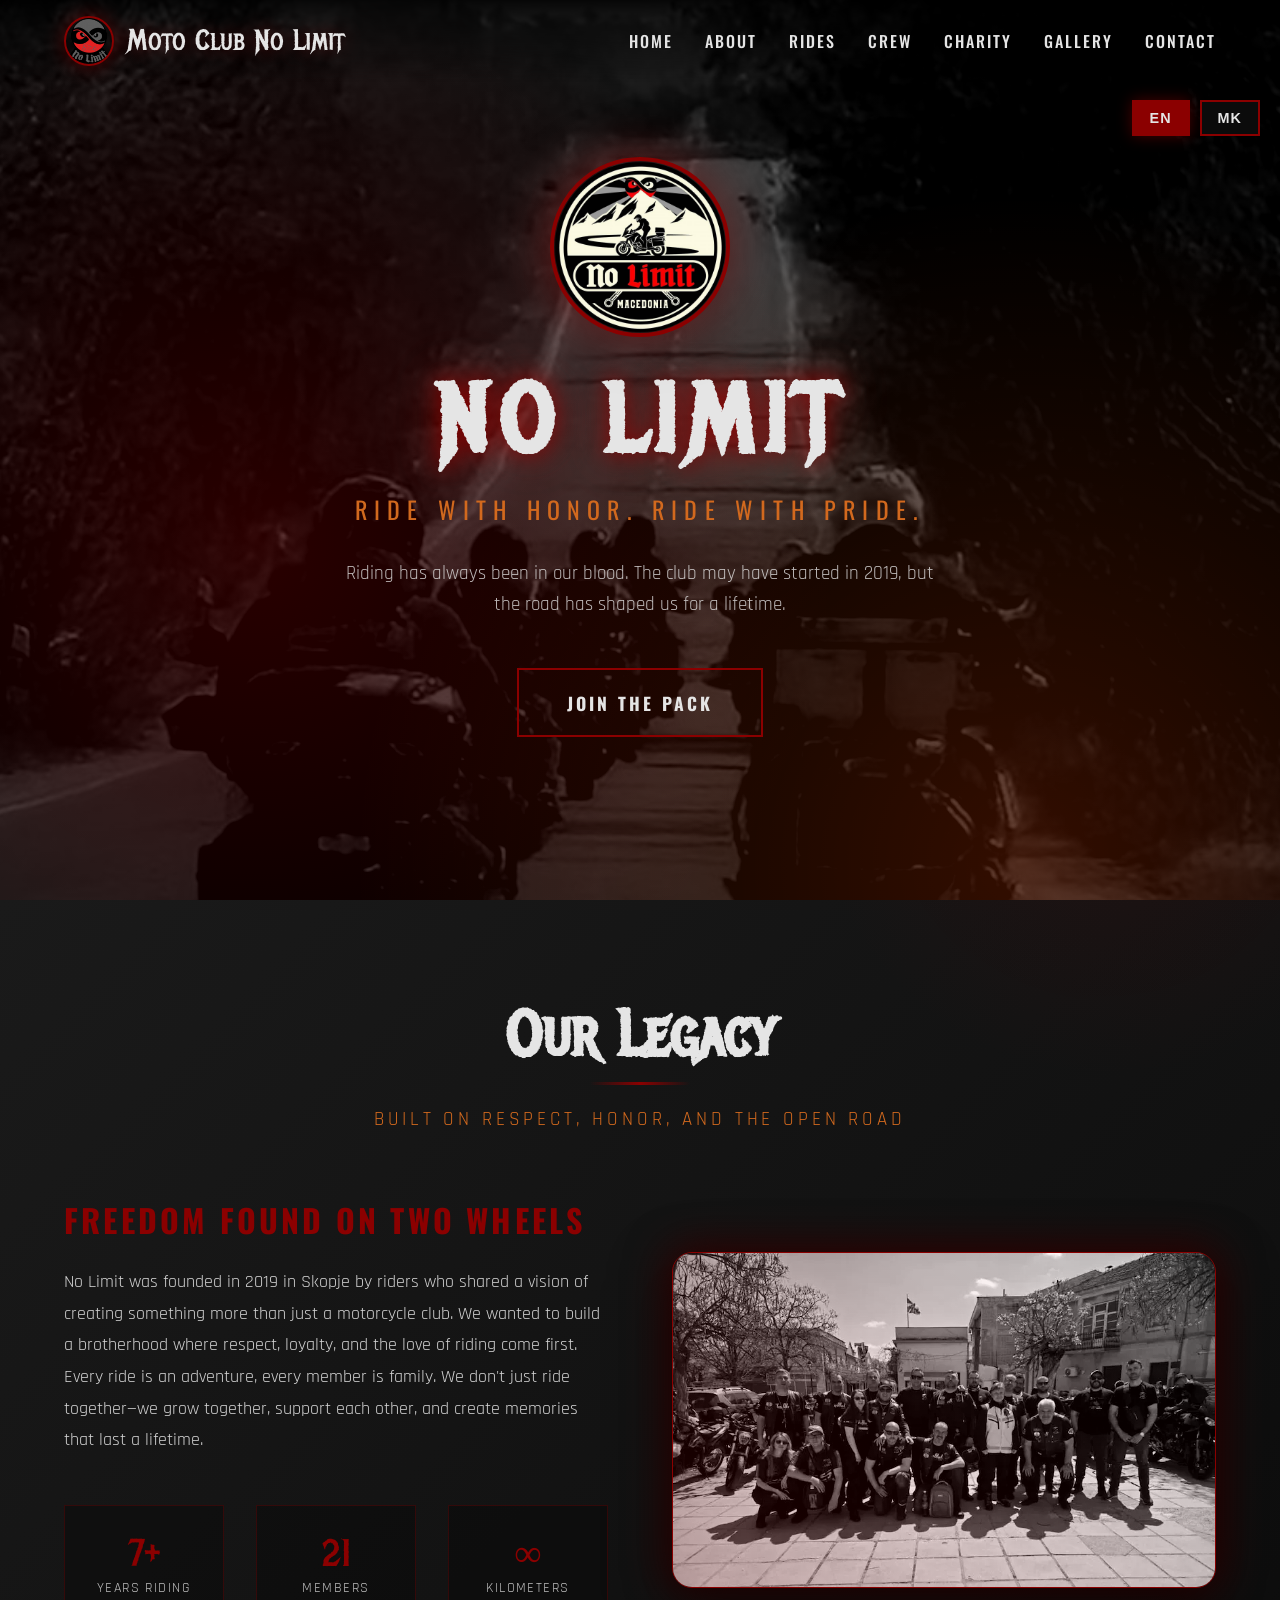
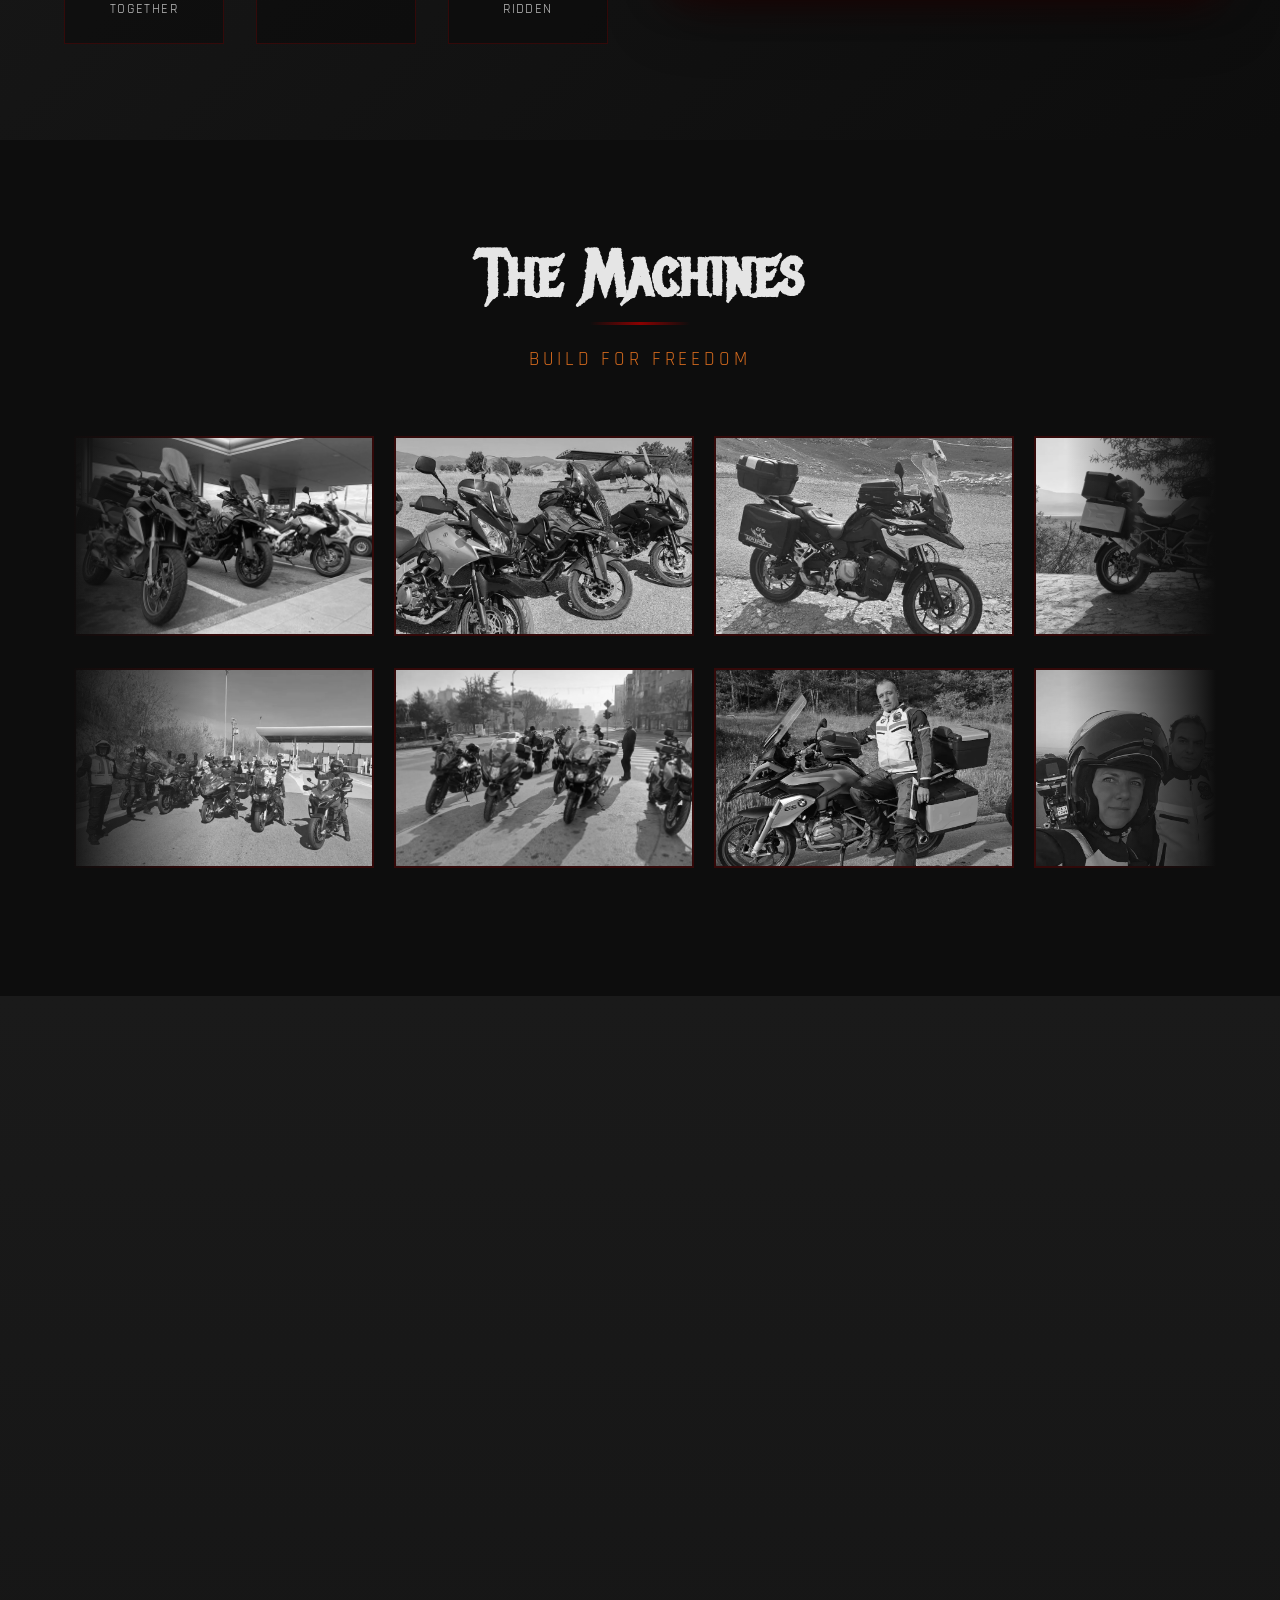
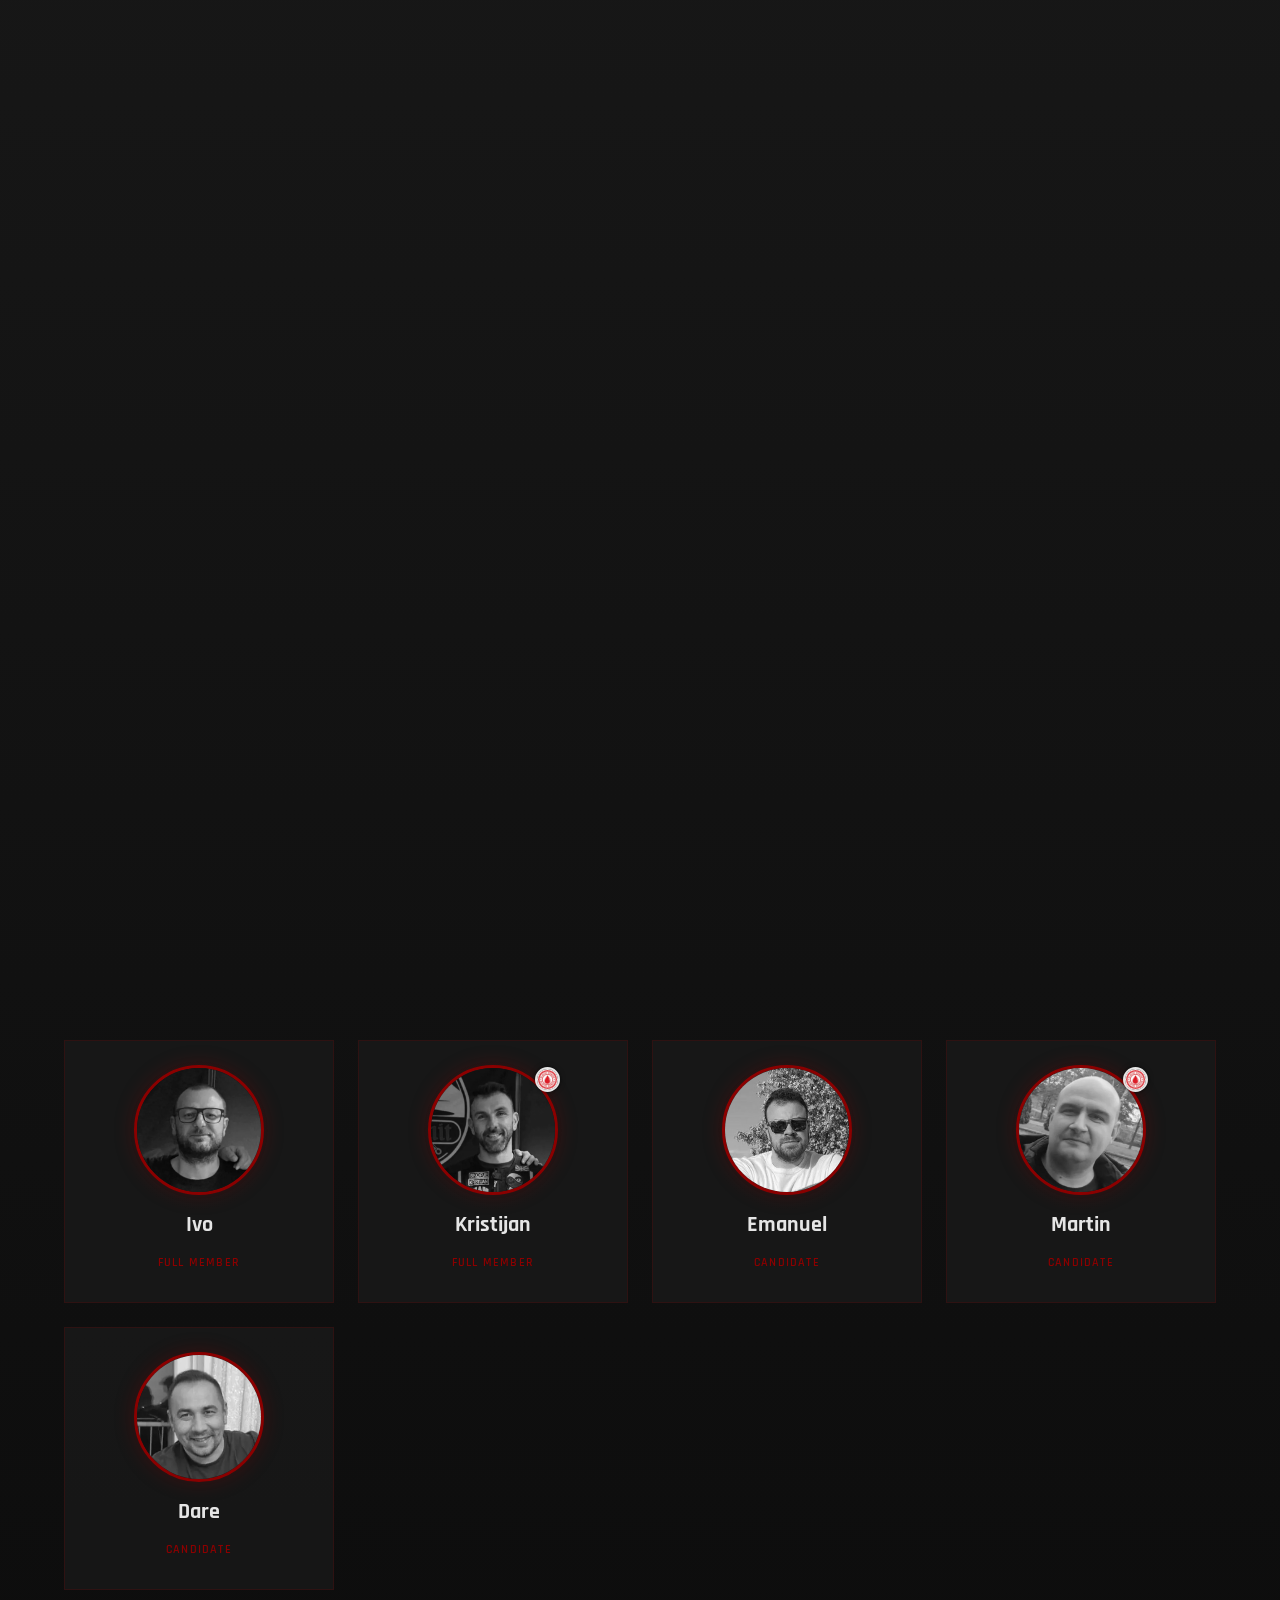
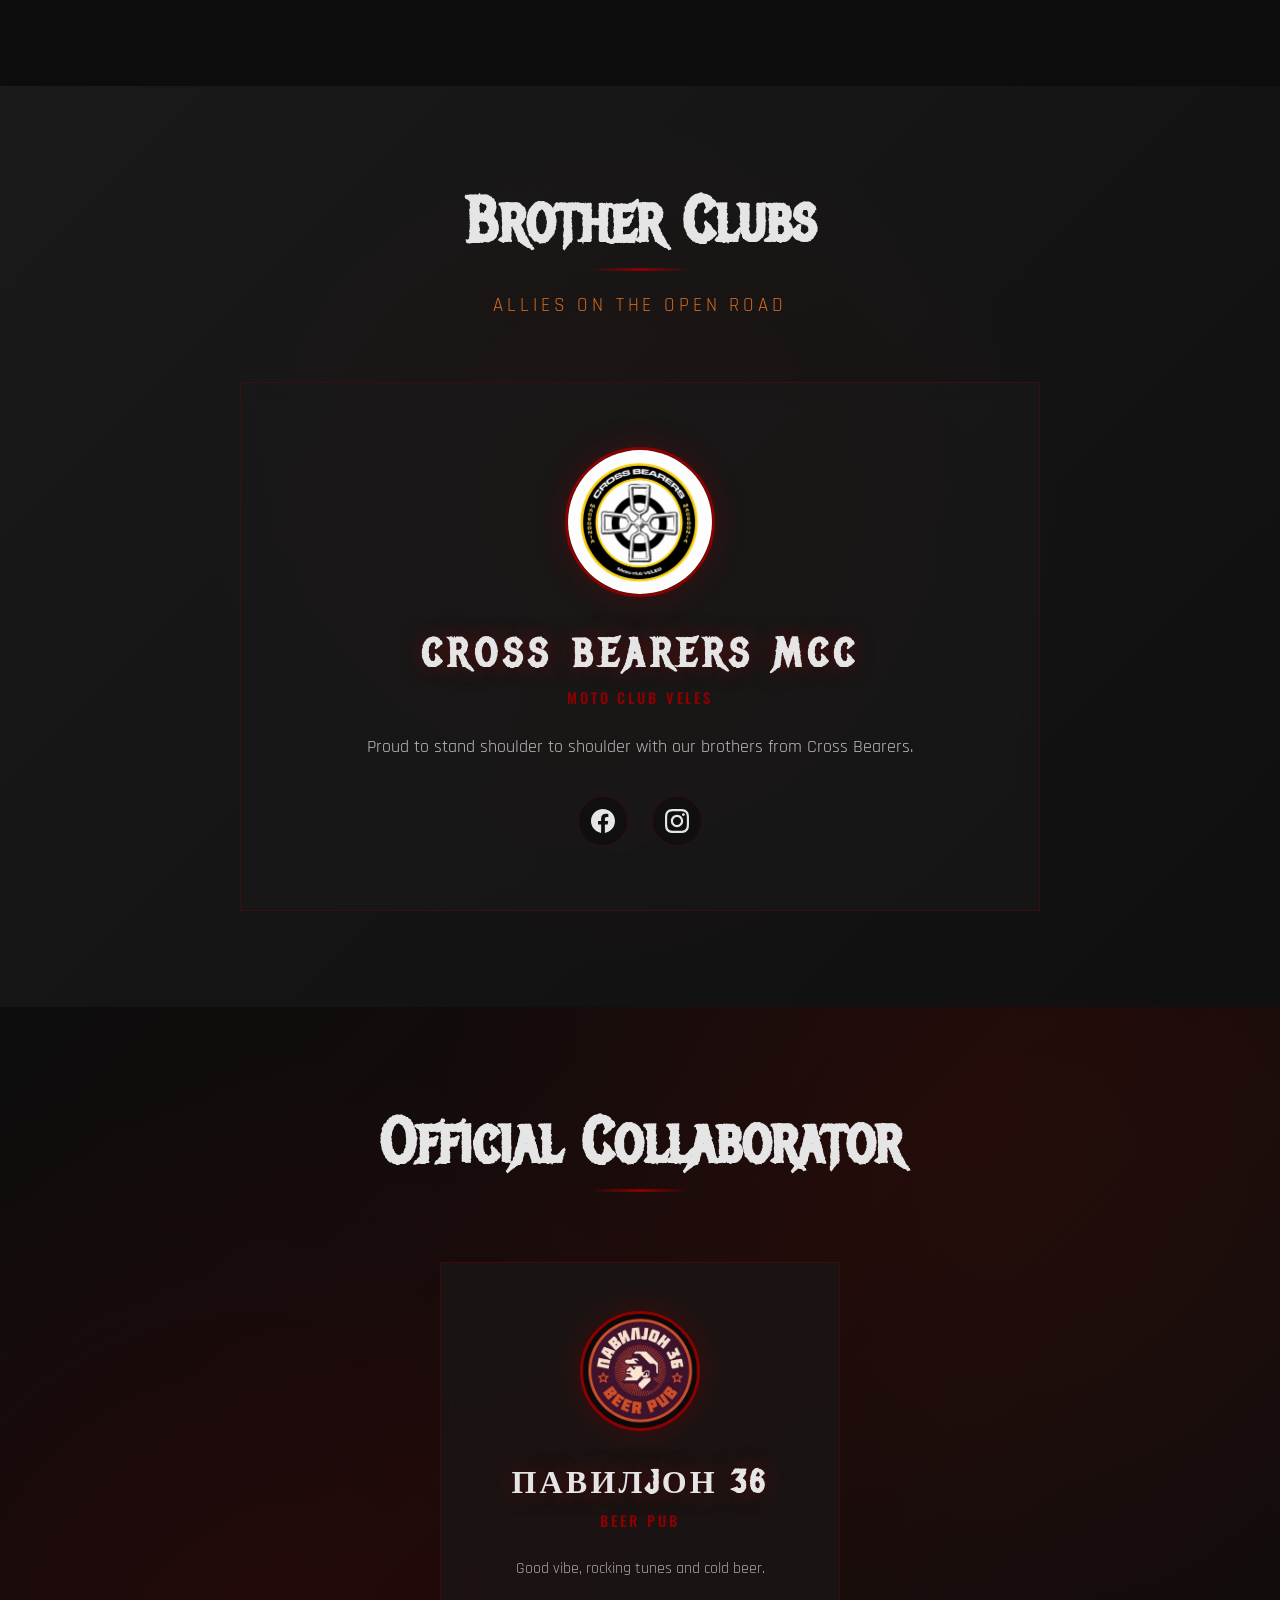
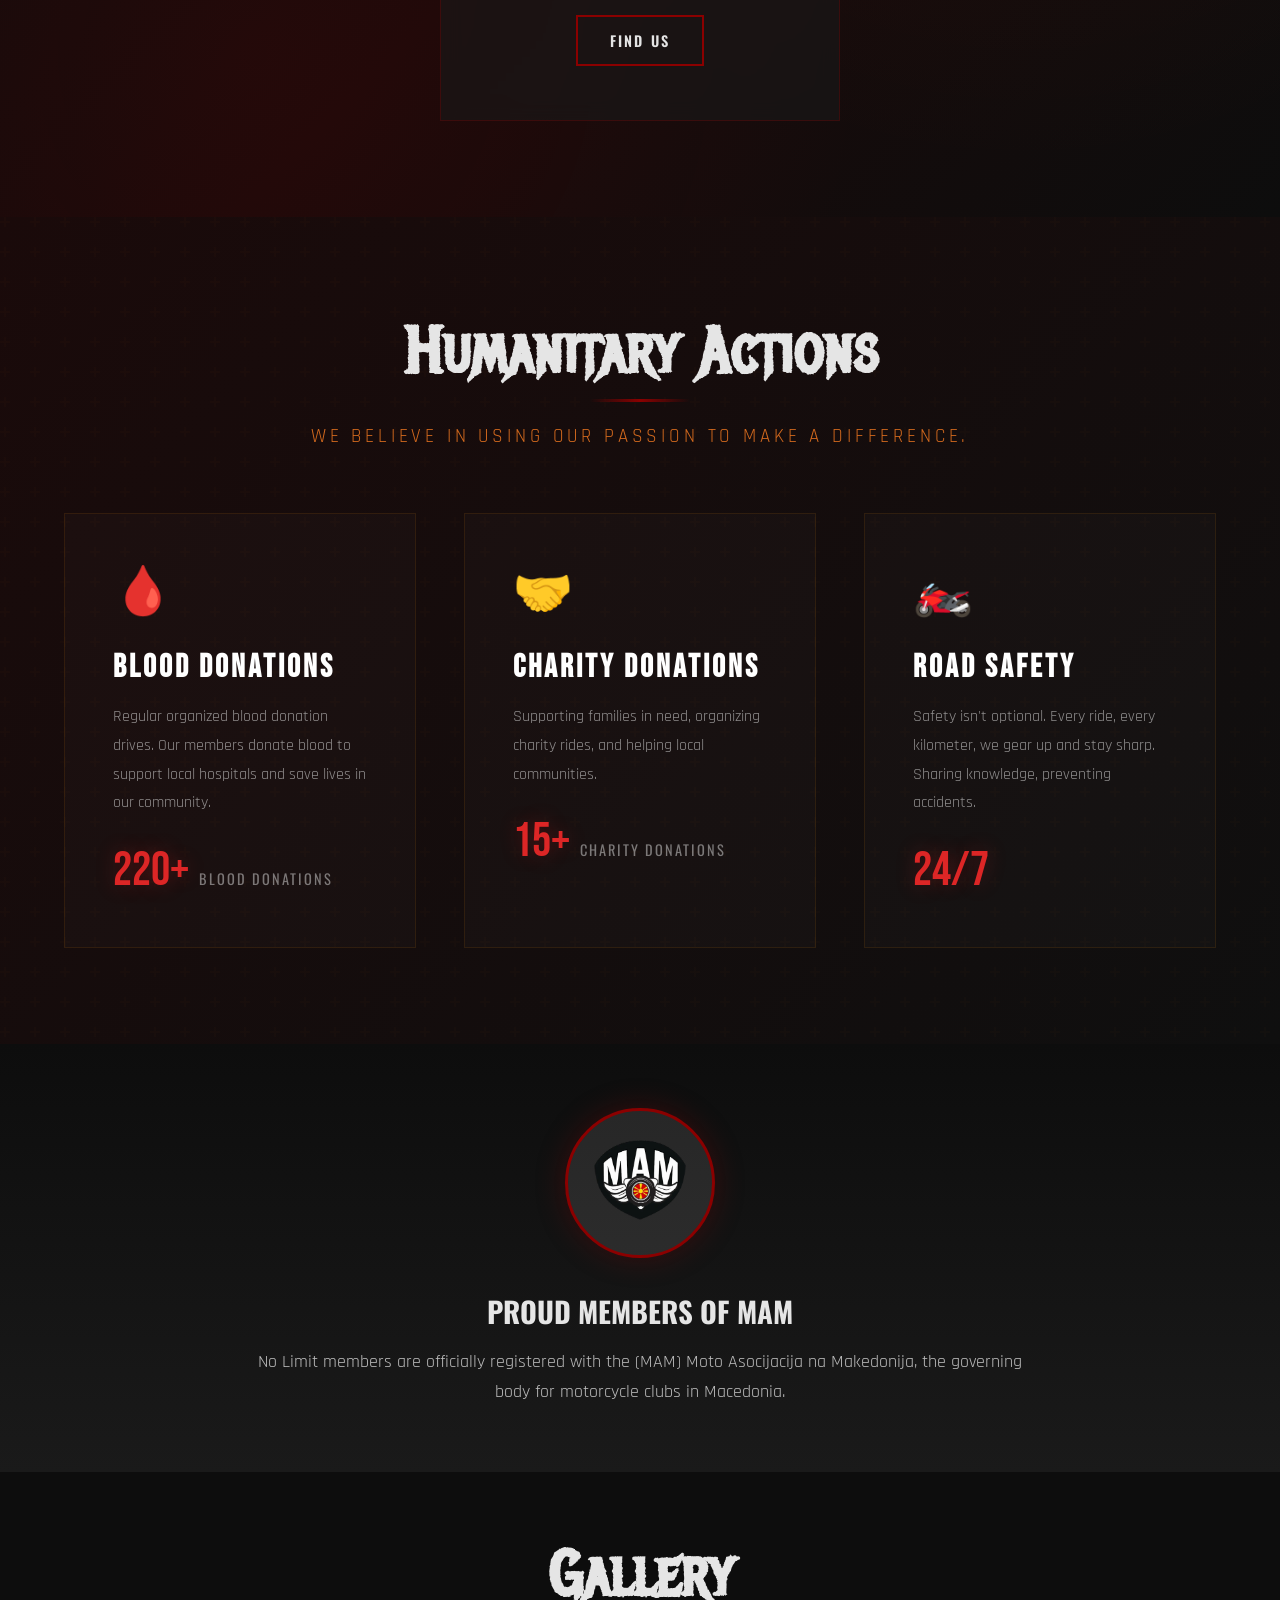
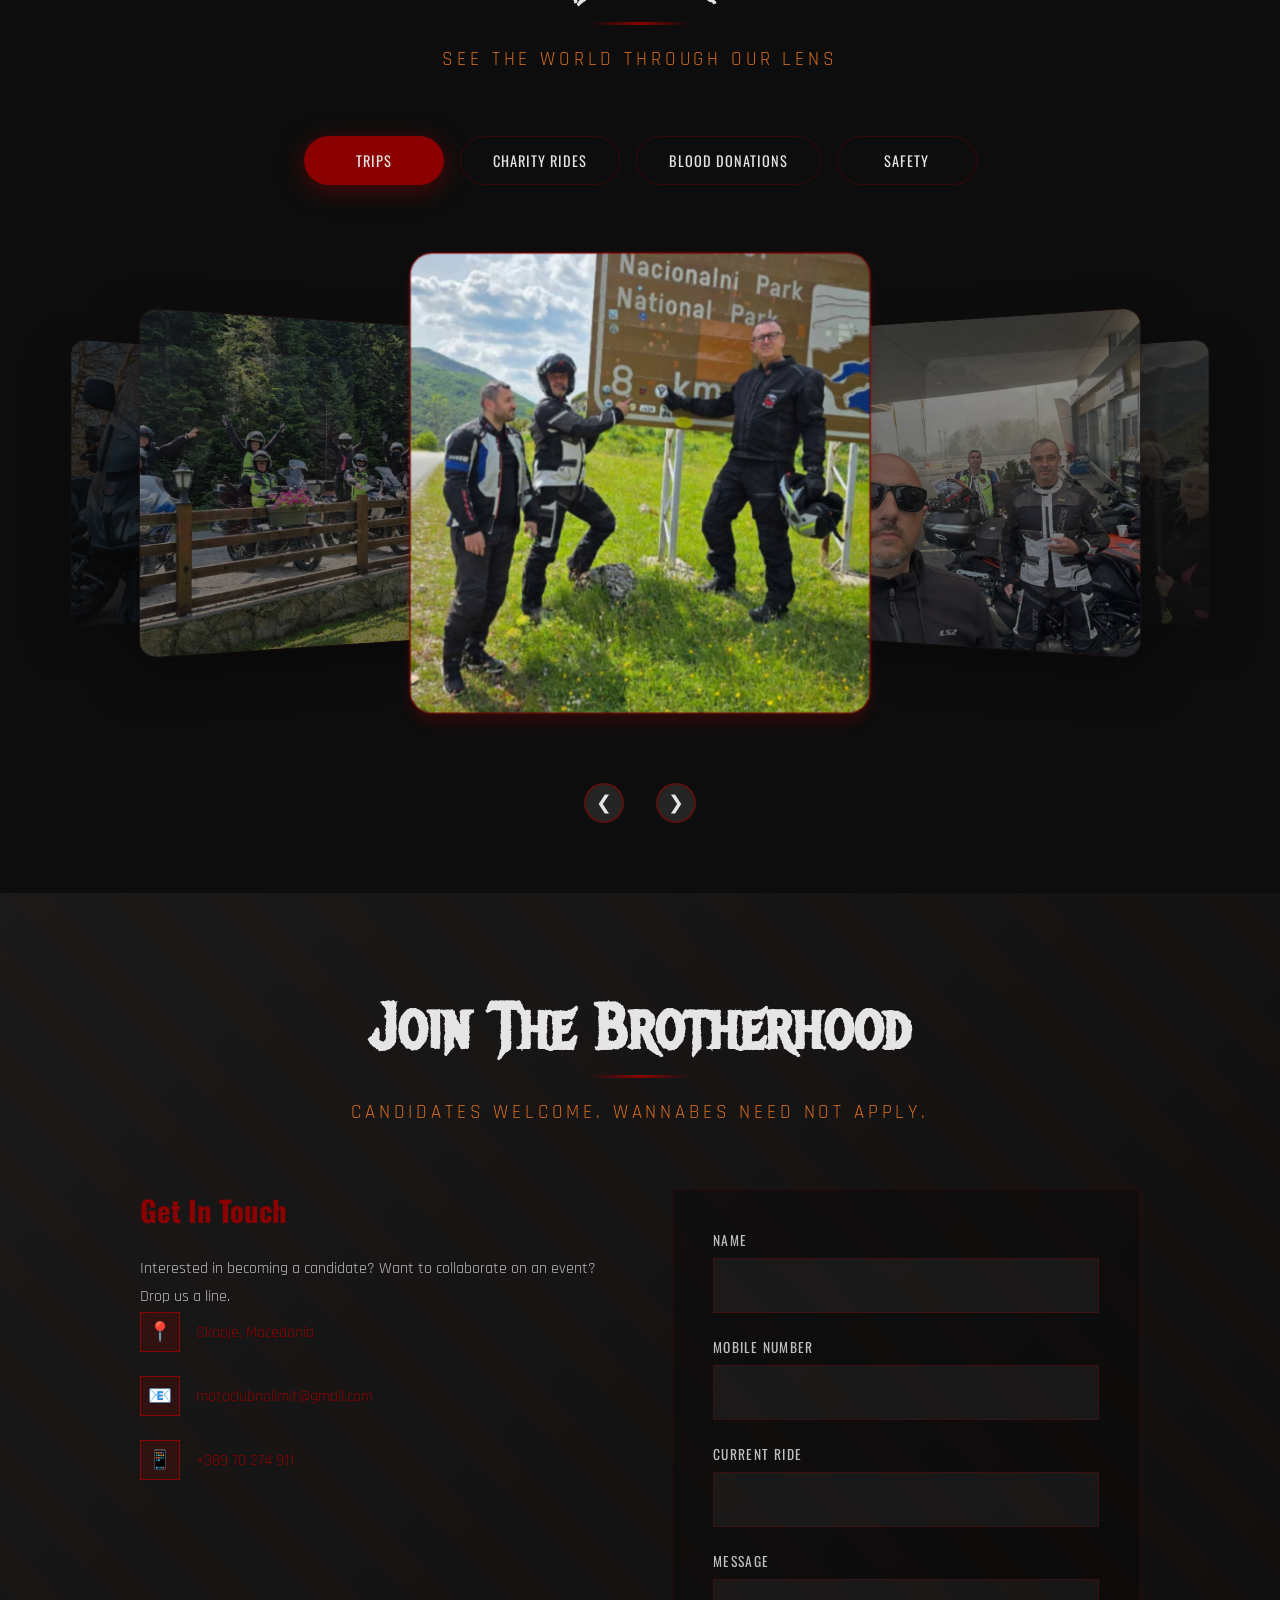
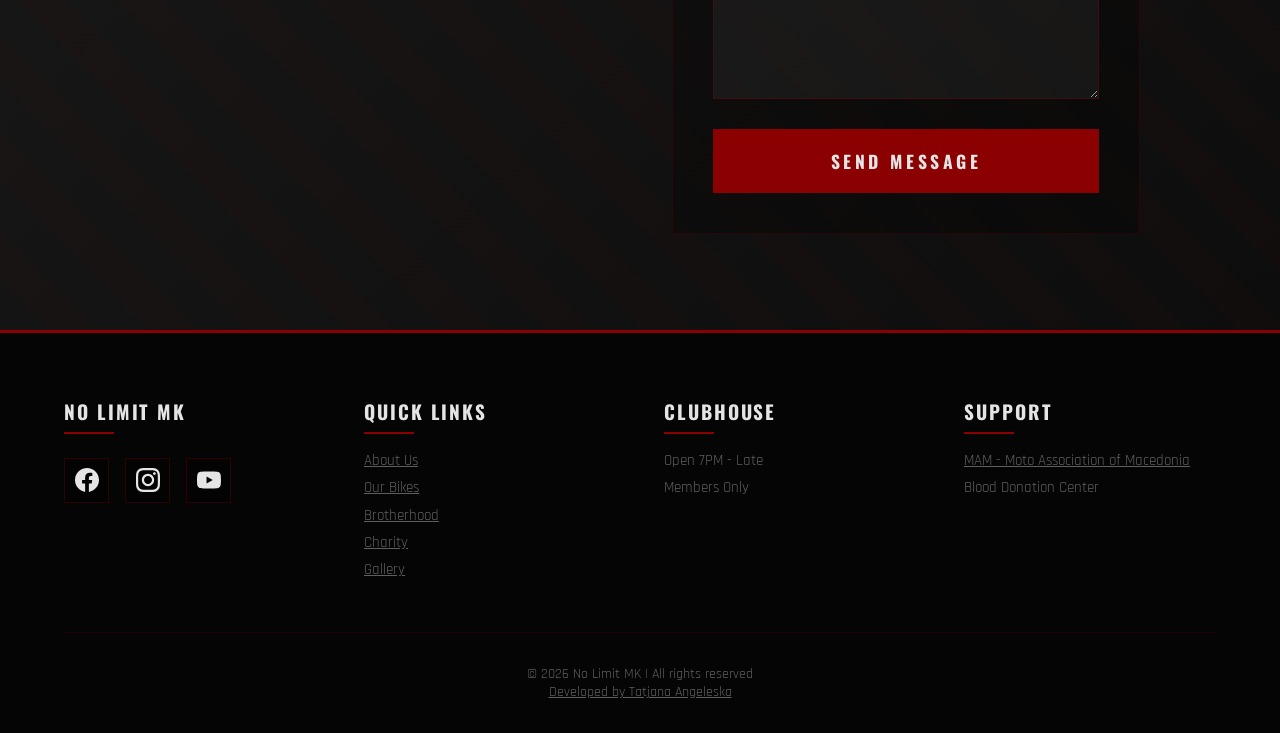
==== index.html @ 17e23938 "Update index.html" ====
<!DOCTYPE html>
<html lang="en">
<head>
    <meta charset="UTF-8">
    <meta name="viewport" content="width=device-width, initial-scale=1.0, maximum-scale=5.0">

    <title>No Limit | Motorcycle Club</title>
    <meta name="description" content="No Limit Moto Club MK - Join Macedonia's premier motorcycle community. No Limit offers epic rides, events, and brotherhood for bikers across MK.">
    <meta name="keywords" content="No Limit, No Limit MK, No Limit Moto Club, No Limit Macedonia, nolimit, но лимит, moto club, мото клуб, motorcycle club MK, motoclubnolimit">
    <meta name="author" content="Moto Club No Limit MK">
    <meta name="robots" content="index, follow">

    <link rel="canonical" href="https://motoclubnolimit.org/">

    <meta property="og:title" content="No Limit | Moto Club">
    <meta property="og:description" content="Macedonia's premier motorcycle community. Join No Limit for epic rides and events.">
    <meta property="og:image" content="https://motoclubnolimit.org/assets/NO_LIMIT_BACK.png">
    <meta property="og:url" content="https://motoclubnolimit.org/">
    <meta property="og:type" content="website">
    <meta property="og:site_name" content="No Limit Moto Club">

    <meta name="twitter:card" content="summary_large_image">
    <meta name="twitter:title" content="No Limit | Moto Club">
    <meta name="twitter:description" content="Macedonia's premier motorcycle community.">
    <meta name="twitter:image" content="https://motoclubnolimit.org/assets/NO_LIMIT_BACK.png">

    <script type="application/ld+json">
    {
      "@context": "https://schema.org",
      "@type": "Organization",
      "name": "No Limit Moto Club",
      "alternateName": ["NO LIMIT", "No Limit", "No Limit Macedonia"],
      "url": "https://motoclubnolimit.org",
      "logo": "https://motoclubnolimit.org/assets/NO_LIMIT_BACK.png",
      "image": "https://motoclubnolimit.org/assets/NO_LIMIT_BACK.png",
      "description": "No Limit - Macedonia's premier motorcycle club offering rides, events, and community for bikers across MK.",
      "sameAs": [
        "https://www.facebook.com/nolimitmk",
        "https://www.instagram.com/nolimitmk"
      ],
      "areaServed": {
        "@type": "Country",
        "name": "North Macedonia"
      }
    }
    </script>

    <script async src="https://www.googletagmanager.com/gtag/js?id=G-2QSVESCW6D"></script>
    <script>
      window.dataLayer = window.dataLayer || [];
      function gtag(){dataLayer.push(arguments);}
      gtag('js', new Date());
      gtag('config', 'G-2QSVESCW6D');
    </script>

    <!-- Preconnect to font domains -->
    <link rel="preconnect" href="https://fonts.googleapis.com">
    <link rel="preconnect" href="https://fonts.gstatic.com" crossorigin>

    <!-- Preload critical above-fold images -->
    <link rel="preload" as="image" href="assets/NO_LIMIT_BACK.webp">
    <link rel="preload" as="image" href="assets/logo.webp">

    <!-- Inline critical CSS (above-fold styles) -->
    <style>
      :root{--blood-red:#8B0000;--rust-orange:#D2691E;--charcoal:#1a1a1a;--dark-metal:#0d0d0d;--chrome:#C0C0C0;--bone:#E5E5E5;--flame:#FF4500;--deep-blood:#4a0000;--transition:all 0.3s ease;--gradient-amber:linear-gradient(180deg,#ff9500,#ff5500);--white:#ffffff;--red-accent:#dc2626;--card-bg:rgba(26,26,26,0.8)}
      *{margin:0;padding:0;box-sizing:border-box}
      html{scroll-behavior:smooth}
      body{font-family:'Rajdhani',sans-serif;background-color:var(--dark-metal);color:var(--bone);overflow-x:hidden}
      html,body{overflow-x:hidden;max-width:100vw}
      ::-webkit-scrollbar{width:8px}
      ::-webkit-scrollbar-track{background:var(--charcoal)}
      ::-webkit-scrollbar-thumb{background:var(--blood-red);border-radius:4px}
      .loader{position:fixed;top:0;left:0;width:100%;height:100%;background:var(--dark-metal);display:flex;align-items:center;justify-content:center;z-index:10000;transition:opacity 0.5s ease}
      .loader.hidden{opacity:0;pointer-events:none}
      .loader-content{text-align:center}
      .loader-spinner{width:60px;height:60px;border:4px solid rgba(139,0,0,0.2);border-top-color:var(--blood-red);border-radius:50%;animation:spin 1s linear infinite;margin:0 auto 1rem;box-shadow:0 0 20px rgba(139,0,0,0.3)}
      .loader-text{font-family:'Metal Mania',cursive;font-size:1.2rem;color:var(--blood-red);letter-spacing:0.2em;animation:pulse 1.5s ease-in-out infinite}
      @keyframes spin{from{transform:rotate(0deg)}to{transform:rotate(360deg)}}
      @keyframes pulse{0%,100%{opacity:0.3}50%{opacity:0.7}}
      .lang-switch{position:fixed;top:100px;right:20px;z-index:10000;display:flex;gap:10px;transition:opacity 0.3s ease,transform 0.3s ease;opacity:1;transform:translateY(0)}
      .lang-switch.hidden{opacity:0;transform:translateY(-20px);pointer-events:none}
      .lang-btn{background:rgba(13,13,13,0.9);border:2px solid var(--blood-red);color:var(--bone);padding:8px 16px;font-family:'Lucida Sans','Lucida Sans Regular','Lucida Grande','Lucida Sans Unicode',Geneva,Verdana,sans-serif;font-weight:700;cursor:pointer;transition:all 0.3s ease;text-transform:uppercase;letter-spacing:1px;backdrop-filter:blur(5px);font-size:0.9rem}
      .lang-btn:hover,.lang-btn.active{background:var(--blood-red);color:var(--bone);box-shadow:0 0 15px rgba(139,0,0,0.5)}
      [data-lang]{display:none}[data-lang].active{display:block}
      span[data-lang],a[data-lang],p[data-lang],h1[data-lang],h2[data-lang],h3[data-lang],h4[data-lang],li[data-lang],label[data-lang]{display:none}
      span[data-lang].active,a[data-lang].active,p[data-lang].active,h1[data-lang].active,h2[data-lang].active,h3[data-lang].active,h4[data-lang].active,li[data-lang].active,label[data-lang].active{display:inline}
      .form-group label[data-lang]{display:none}
      .form-group label[data-lang].active{display:block;margin-bottom:0.5rem}
      nav{position:fixed;top:0;left:0;width:100vw;padding:1rem 5%;display:flex;justify-content:space-between;align-items:center;z-index:1000;background:linear-gradient(to bottom,rgba(0,0,0,0.9) 0%,transparent 100%);transition:all 0.4s ease;box-sizing:border-box}
      nav.scrolled{background:rgba(13,13,13,0.95);backdrop-filter:blur(10px);padding:0.8rem 5%;box-shadow:0 5px 30px rgba(139,0,0,0.3)}
      .logo{font-family:'Metal Mania',cursive;font-size:1.8rem;color:var(--bone);text-decoration:none;display:flex;align-items:center;gap:0.8rem;text-shadow:0 0 20px rgba(139,0,0,0.5);transition:all 0.3s ease}
      .logo:hover{text-shadow:0 0 30px rgba(255,69,0,0.8);transform:scale(1.05)}
      .logo-img{width:50px;height:50px;border-radius:50%;border:2px solid var(--blood-red);overflow:hidden;box-shadow:0 0 20px rgba(139,0,0,0.5);transition:all 0.3s ease}
      .logo-img img{width:100%;height:100%;object-fit:cover}
      .logo:hover .logo-img{box-shadow:0 0 30px rgba(255,69,0,0.8);transform:rotate(5deg)}
      .nav-links{display:flex;gap:2rem;list-style:none}
      .nav-links a{color:var(--bone);text-decoration:none;font-family:'Oswald',sans-serif;font-weight:500;font-size:1rem;letter-spacing:2px;text-transform:uppercase;position:relative;padding:0.5rem 0;transition:color 0.3s ease}
      .nav-links a::after{content:'';position:absolute;bottom:0;left:0;width:0;height:2px;background:var(--blood-red);transition:width 0.3s ease;box-shadow:0 0 10px var(--blood-red)}
      .nav-links a:hover{color:var(--flame)}.nav-links a:hover::after{width:100%}
      .mobile-menu-btn{display:none;background:rgba(13,13,13,0.8);border:1px solid var(--blood-red);cursor:pointer;padding:0.5rem;z-index:10001;border-radius:4px}
      .mobile-menu-btn span{display:block;width:25px;height:2px;background:var(--bone);margin:5px 0;transition:all 0.3s ease}
      .hero{height:100vh;min-height:600px;position:relative;display:flex;align-items:center;justify-content:center;overflow:hidden;background:var(--dark-metal)}
      .hero-parallax-container{position:absolute;top:0;left:0;width:100%;height:120%;z-index:0;will-change:transform}
      .hero-bg{position:absolute;top:0;left:0;width:100%;height:100%;background-image:linear-gradient(rgba(0,0,0,0.4),rgba(0,0,0,0.7)),url('data:image/svg+xml,<svg xmlns="http://www.w3.org/2000/svg" width="1" height="1"><rect fill="%230d0d0d"/></svg>');background-size:cover;background-position:center;filter:grayscale(100%) contrast(1.3) brightness(0.7);transform:scale(1.1)}
      .hero-overlay{position:absolute;top:0;left:0;width:100%;height:100%;background:radial-gradient(circle at 20% 50%,rgba(139,0,0,0.3) 0%,transparent 50%),radial-gradient(circle at 80% 80%,rgba(255,69,0,0.2) 0%,transparent 50%);animation:pulse-overlay 4s ease-in-out infinite}
      @keyframes pulse-overlay{0%,100%{opacity:0.5}50%{opacity:0.8}}
      .hero-content{text-align:center;z-index:2;padding:2rem;position:relative;transform:translateZ(0)}
      .hero-badge{width:180px;height:180px;margin:0 auto 2rem;border:4px solid var(--blood-red);border-radius:50%;display:flex;align-items:center;justify-content:center;position:relative;animation:pulse-badge 2s ease-in-out infinite;box-shadow:0 0 50px rgba(139,0,0,0.5),inset 0 0 50px rgba(139,0,0,0.2);overflow:hidden;background:rgba(0,0,0,0.5)}
      @keyframes pulse-badge{0%,100%{transform:scale(1);box-shadow:0 0 50px rgba(139,0,0,0.5),inset 0 0 50px rgba(139,0,0,0.2)}50%{transform:scale(1.05);box-shadow:0 0 80px rgba(139,0,0,0.8),0 0 100px rgba(255,69,0,0.4),inset 0 0 60px rgba(139,0,0,0.3)}}
      .hero-badge img{width:100%;height:100%;object-fit:cover}
      .hero h1{font-family:'Metal Mania',cursive;font-size:clamp(2.5rem,8vw,6rem);color:var(--bone);text-transform:uppercase;letter-spacing:0.1em;margin-bottom:1rem;text-shadow:0 0 20px rgba(139,0,0,0.8),0 0 40px rgba(139,0,0,0.4),0 0 60px rgba(255,69,0,0.2);animation:glitch 3s infinite;line-height:1.1}
      @keyframes glitch{0%,90%,100%{transform:translate(0)}92%{transform:translate(-2px,2px)}94%{transform:translate(2px,-2px)}96%{transform:translate(-2px,-2px)}}
      .hero-subtitle{font-family:'Oswald',sans-serif;font-size:clamp(1rem,2.5vw,1.5rem);letter-spacing:0.3em;color:var(--rust-orange);margin-bottom:2rem;text-transform:uppercase}
      .hero-text{max-width:600px;margin:0 auto 3rem;font-size:clamp(1rem,2vw,1.2rem);line-height:1.6;color:rgba(229,229,229,0.8)}
      .cta-button{display:inline-block;padding:1.2rem 3rem;background:transparent;border:2px solid var(--blood-red);color:var(--bone);font-family:'Oswald',sans-serif;font-size:1.1rem;font-weight:700;letter-spacing:3px;text-transform:uppercase;text-decoration:none;position:relative;overflow:hidden;transition:all 0.3s ease;cursor:pointer}
      .cta-button::before{content:'';position:absolute;top:0;left:-100%;width:100%;height:100%;background:var(--blood-red);transition:left 0.3s ease;z-index:-1}
      .cta-button:hover::before{left:0}.cta-button:hover{color:var(--bone);box-shadow:0 0 30px rgba(139,0,0,0.6);transform:translateY(-2px)}
    </style>

    <!-- Async load full stylesheet -->
    <link rel="preload" href="style.css" as="style" onload="this.onload=null;this.rel='stylesheet'">
    <noscript><link rel="stylesheet" href="style.css"></noscript>

    <!-- Async load Google Fonts -->
    <link rel="preload" href="https://fonts.googleapis.com/css2?family=Oswald:wght@300;400;500;700&family=Rajdhani:wght@400;500;600;700&family=Metal+Mania&family=Inter:wght@400;500&family=Bebas+Neue&display=swap" as="style" onload="this.onload=null;this.rel='stylesheet'">
    <noscript><link rel="stylesheet" href="https://fonts.googleapis.com/css2?family=Oswald:wght@300;400;500;700&family=Rajdhani:wght@400;500;600;700&family=Metal+Mania&family=Inter:wght@400;500&family=Bebas+Neue&display=swap"></noscript>

    <base target="_blank">
</head>
<body>
    <div class="lang-switch" id="langSwitch">
        <button class="lang-btn active" onclick="switchLang('en')" id="btn-en">EN</button>
        <button class="lang-btn" onclick="switchLang('mk')" id="btn-mk">MK</button>
    </div>

    <div class="loader" id="loader">
        <div class="loader-content">
            <div class="loader-spinner"></div>
            <div class="loader-text active" data-lang="en">LOADING</div>
            <div data-lang="mk">ВЧИТУВАЊЕ</div>
        </div>
    </div>

    <nav id="navbar">
        <a href="#" class="logo">
            <div class="logo-img">
                <img src="assets/logo.png" alt="No Limit MC Logo" width="50" height="50">
            </div>
            <span>Moto Club No Limit</span>
        </a>

        <ul class="nav-links" id="navLinks">
            <li><a href="#home" data-lang="en" class="active">Home</a><a href="#home" data-lang="mk">Дома</a></li>
            <li><a href="#about" data-lang="en" class="active">About</a><a href="#about" data-lang="mk">За Нас</a></li>
            <li><a href="#rides" data-lang="en" class="active">Rides</a><a href="#rides" data-lang="mk">Мотори</a></li>
            <li><a href="#members" data-lang="en" class="active">Crew</a><a href="#members" data-lang="mk">Екипа</a></li>
            <li><a href="#humanitarian" data-lang="en" class="active">Charity</a><a href="#humanitarian" data-lang="mk">Хуманост</a></li>
            <li><a href="#gallery" data-lang="en" class="active">Gallery</a><a href="#gallery" data-lang="mk">Галерија</a></li>
            <li><a href="#contact" data-lang="en" class="active">Contact</a><a href="#contact" data-lang="mk">Контакт</a></li>
        </ul>

        <button class="mobile-menu-btn" id="mobileMenuBtn" aria-label="Menu">
            <span></span><span></span><span></span>
        </button>
    </nav>

    <section class="hero" id="home">
        <div class="hero-parallax-container" id="parallaxContainer">
            <div class="hero-bg" id="parallaxBg"></div>
            <div class="hero-overlay"></div>
        </div>
        <div class="hero-content">
            <div class="hero-badge">
                <img src="assets/NO_LIMIT_BACK.png" alt="Club Logo" width="180" height="180">
            </div>
            <h1>
                <span data-lang="en" class="active">No Limit</span>
                <span data-lang="mk">No Limit</span>
            </h1>
            <p class="hero-subtitle">
                <span data-lang="en" class="active">Ride with Honor. Ride with Pride.</span>
                <span data-lang="mk">Возете co Чест. Возете co Гордост.</span>
            </p>
            <p class="hero-text">
                <span data-lang="en" class="active">Riding has always been in our blood. The club may have started in 2019, but the road has shaped us for a lifetime.</span>
                <span data-lang="mk">Возењето отсекогаш било во нашата крв. Клубот можеби започна во 2019, но патот нè обликуваше цел живот.</span>
            </p>
            <a href="#contact" class="cta-button">
                <span data-lang="en" class="active">Join The Pack</span>
                <span data-lang="mk">Приклучи ce</span>
            </a>
        </div>
    </section>

    <section class="about" id="about">
        <div class="section-header fade-in">
            <h2>
                <span data-lang="en" class="active">Our Legacy</span>
                <span data-lang="mk">Нашите Траги</span>
            </h2>
            <p>
                <span data-lang="en" class="active">Built on respect, honor, and the open road</span>
                <span data-lang="mk">Изградени врз почит, чест и отворен пат</span>
            </p>
        </div>
        <div class="about-grid">
            <div class="about-content fade-in">
                <h3>
                    <span data-lang="en" class="active">Freedom Found on two wheels</span>
                    <span data-lang="mk">Слобода пронајдена на две тркала</span>
                </h3>
                <p data-lang="en" class="active">No Limit was founded in 2019 in Skopje by riders who shared a vision of creating something more than just a motorcycle club. We wanted to build a brotherhood where respect, loyalty, and the love of riding come first.</p>
                <p data-lang="mk">No Limit е основан во 2019 во Скопје од возачи кои споделуваа визија за создавање на нешто повеќе од само мото клуб. Сакавме да изградиме братство каде почитта, лојалноста и љубовта кон возењето се на прво место.</p>
                <p data-lang="en" class="active">Every ride is an adventure, every member is family. We don't just ride together—we grow together, support each other, and create memories that last a lifetime.</p>
                <p data-lang="mk">Секое возење e авантура, секој член e семејство. Ние не само што возиме заедно—туку растеме заедно, се поддржуваме и создаваме спомени кои траат цел живот.</p>
                <div class="stats">
                    <div class="stat-item">
                        <span class="stat-number">7+</span>
                        <span class="stat-label" data-lang="en" class="active">Years Riding Together</span>
                        <span class="stat-label" data-lang="mk">Години Заедно Возење</span>
                    </div>
                    <div class="stat-item">
                        <span class="stat-number">21</span>
                        <span class="stat-label" data-lang="en" class="active">Members</span>
                        <span class="stat-label" data-lang="mk">Член</span>
                    </div>
                    <div class="stat-item">
                        <span class="stat-number">∞</span>
                        <span class="stat-label" data-lang="en" class="active">Kilometers Ridden</span>
                        <span class="stat-label" data-lang="mk">Извозени Километри</span>
                    </div>
                </div>
            </div>
            <div class="about-image fade-in">
                <img src="assets/moto_group.webp" alt="Motorcycle Club Group Photo" loading="lazy" width="600" height="400">
            </div>
        </div>
    </section>

    <section class="rides" id="rides">
        <div class="section-header fade-in">
            <h2>
                <span data-lang="en" class="active">The Machines</span>
                <span data-lang="mk">Нашите Мотори</span>
            </h2>
            <p>
                <span data-lang="en" class="active">Build for freedom</span>
                <span data-lang="mk">Создадени за слобода</span>
            </p>
        </div>

        <div class="marquee-container fade-in" id="marqueeContainer1">
            <div class="marquee-track" id="marquee1"></div>
        </div>

        <div class="marquee-container fade-in" id="marqueeContainer2">
            <div class="marquee-track reverse" id="marquee2"></div>
        </div>
    </section>

    <section class="members" id="members">
        <div class="section-header fade-in">
            <h2>
                <span data-lang="en" class="active">The Crew</span>
                <span data-lang="mk">Екипата</span>
            </h2>
            <p>
                <span data-lang="en" class="active">A Brotherhood of Riders</span>
                <span data-lang="mk">Братство на моторџии</span>
            </p>
        </div>
        <div class="members-grid">
            <div class="member-card fade-in">
                <div class="member-avatar"><img src="members/darko.webp" alt="Darko - President" loading="lazy" width="130" height="130"></div>
                <img src="assets/blood.webp" alt="Blood Donor" class="avatar-blood" width="25" height="25">
                <span class="name" data-lang="en" class="active">Darko</span>
                <span class="name" data-lang="mk">Дарко</span>
                <p class="member-role" data-lang="en" class="active">Full Member</p>
                <p class="member-role" data-lang="mk">Полноправен Член</p>
                <img src="assets/president.webp" alt="President Badge" class="honor-badge" data-lang="en" loading="lazy" width="100" height="auto">
            </div>

            <div class="member-card fade-in">
                <div class="member-avatar"><img src="members/icko.webp" alt="Icko - Vice President" loading="lazy" width="130" height="130"></div>
                <img src="assets/blood.webp" alt="Blood Donor" class="avatar-blood" width="25" height="25">
                <span class="name" data-lang="en" class="active">Icko</span>
                <span class="name" data-lang="mk">Ицко</span>
                <p class="member-role" data-lang="en" class="active">Full Member</p>
                <p class="member-role" data-lang="mk">Полноправен Член</p>
                <img src="assets/vice_president.webp" alt="Vice President Badge" class="vice_president" data-lang="en" loading="lazy" width="83" height="auto">
            </div>

            <div class="member-card fade-in">
                <div class="member-avatar"><img src="members/zarko.webp" alt="Zarko" loading="lazy" width="130" height="130"></div>
                <img src="assets/blood.webp" alt="Blood Donor" class="avatar-blood" width="25" height="25">
                <span class="name" data-lang="en" class="active">Zarko</span>
                <span class="name" data-lang="mk">Жарко</span>
                <p class="member-role" data-lang="en" class="active">Full Member</p>
                <p class="member-role" data-lang="mk">Полноправен Член</p>
                <img src="assets/honor.webp" alt="Honor Badge" class="honor-badge" data-lang="en" loading="lazy" width="100" height="auto">
            </div>

            <div class="member-card fade-in">
                <div class="member-avatar"><img src="members/kokan.webp" alt="Kokan" loading="lazy" width="130" height="130"></div>
                <img src="assets/blood.webp" alt="Blood Donor" class="avatar-blood" width="25" height="25">
                <span class="name" data-lang="en" class="active">Kokan</span>
                <span class="name" data-lang="mk">Кокан</span>
                <p class="member-role" data-lang="en" class="active">Full Member</p>
                <p class="member-role" data-lang="mk">Полноправен Член</p>
                <img src="assets/honor.webp" alt="Honor Badge" class="honor-badge" data-lang="en" loading="lazy" width="100" height="auto">
            </div>

            <div class="member-card fade-in">
                <div class="member-avatar"><img src="members/vasko.webp" alt="Vasko" loading="lazy" width="130" height="130"></div>
                <img src="assets/blood.webp" alt="Blood Donor" class="avatar-blood" width="25" height="25">
                <span class="name" data-lang="en" class="active">Vasko</span>
                <span class="name" data-lang="mk">Васко</span>
                <p class="member-role" data-lang="en" class="active">Full Member</p>
                <p class="member-role" data-lang="mk">Полноправен Член</p>
                <img src="assets/honor.webp" alt="Honor Badge" class="honor-badge" data-lang="en" loading="lazy" width="100" height="auto">
            </div>

            <div class="member-card fade-in">
                <div class="member-avatar"><img src="members/zoran.webp" alt="Zoran" loading="lazy" width="130" height="130"></div>
                <img src="assets/blood.webp" alt="Blood Donor" class="avatar-blood" width="25" height="25">
                <span class="name" data-lang="en" class="active">Zoran</span>
                <span class="name" data-lang="mk">Зоран</span>
                <p class="member-role" data-lang="en" class="active">Full Member</p>
                <p class="member-role" data-lang="mk">Полноправен Член</p>
            </div>

            <div class="member-card fade-in">
                <div class="member-avatar"><img src="members/tatjana_a.webp" alt="Tanja" loading="lazy" width="130" height="130"></div>
                <span class="name" data-lang="en" class="active">Tanja</span>
                <span class="name" data-lang="mk">Тања</span>
                <p class="member-role" data-lang="en" class="active">Full Member</p>
                <p class="member-role" data-lang="mk">Полноправен Член</p>
            </div>

            <div class="member-card fade-in">
                <div class="member-avatar"><img src="members/sasho.webp" alt="Sasho" loading="lazy" width="130" height="130"></div>
                <img src="assets/blood.webp" alt="Blood Donor" class="avatar-blood" width="25" height="25">
                <span class="name" data-lang="en" class="active">Sasho</span>
                <span class="name" data-lang="mk">Сашо</span>
                <p class="member-role" data-lang="en" class="active">Full Member</p>
                <p class="member-role" data-lang="mk">Полноправен Член</p>
            </div>

            <div class="member-card fade-in">
                <div class="member-avatar"><img src="members/tatjana_m.webp" alt="Tatjana" loading="lazy" width="130" height="130"></div>
                <span class="name" data-lang="en" class="active">Tatjana</span>
                <span class="name" data-lang="mk">Татјана</span>
                <p class="member-role" data-lang="en" class="active">Full Member</p>
                <p class="member-role" data-lang="mk">Полноправен Член</p>
            </div>

            <div class="member-card fade-in">
                <div class="member-avatar"><img src="members/dime.webp" alt="Dime" loading="lazy" width="130" height="130"></div>
                <img src="assets/blood.webp" alt="Blood Donor" class="avatar-blood" width="25" height="25">
                <span class="name" data-lang="en" class="active">Dime</span>
                <span class="name" data-lang="mk">Диме</span>
                <p class="member-role" data-lang="en" class="active">Full Member</p>
                <p class="member-role" data-lang="mk">Полноправен Член</p>
            </div>

            <div class="member-card fade-in">
                <div class="member-avatar"><img src="members/bojan.webp" alt="Bojan" loading="lazy" width="130" height="130"></div>
                <span class="name" data-lang="en" class="active">Bojan</span>
                <span class="name" data-lang="mk">Бојан</span>
                <p class="member-role" data-lang="en" class="active">Full Member</p>
                <p class="member-role" data-lang="mk">Полноправен Член</p>
            </div>

            <div class="member-card fade-in">
                <div class="member-avatar"><img src="members/kiko.webp" alt="Kiko" loading="lazy" width="130" height="130"></div>
                <span class="name" data-lang="en" class="active">Kiko</span>
                <span class="name" data-lang="mk">Кико</span>
                <p class="member-role" data-lang="en" class="active">Full Member</p>
                <p class="member-role" data-lang="mk">Полноправен Член</p>
            </div>

            <div class="member-card fade-in">
                <div class="member-avatar"><img src="members/kester.webp" alt="Kester" loading="lazy" width="130" height="130"></div>
                <span class="name" data-lang="en" class="active">Kester</span>
                <span class="name" data-lang="mk">Кестер</span>
                <p class="member-role" data-lang="en" class="active">Full Member</p>
                <p class="member-role" data-lang="mk">Полноправен Член</p>
            </div>

            <div class="member-card fade-in">
                <div class="member-avatar"><img src="members/zone.webp" alt="Zone" loading="lazy" width="130" height="130"></div>
                <img src="assets/blood.webp" alt="Blood Donor" class="avatar-blood" width="25" height="25">
                <span class="name" data-lang="en" class="active">Zone</span>
                <span class="name" data-lang="mk">Ѕоне</span>
                <p class="member-role" data-lang="en" class="active">Full Member</p>
                <p class="member-role" data-lang="mk">Полноправен Член</p>
            </div>

            <div class="member-card fade-in">
                <div class="member-avatar"><img src="members/bobi.webp" alt="Bobi" loading="lazy" width="130" height="130"></div>
                <span class="name" data-lang="en" class="active">Bobi</span>
                <span class="name" data-lang="mk">Боби</span>
                <p class="member-role" data-lang="en" class="active">Full Member</p>
                <p class="member-role" data-lang="mk">Полноправен Член</p>
            </div>

            <div class="member-card fade-in">
                <div class="member-avatar"><img src="members/trim.webp" alt="Trim" loading="lazy" width="130" height="130"></div>
                <span class="name" data-lang="en" class="active">Trim</span>
                <span class="name" data-lang="mk">Трим</span>
                <p class="member-role" data-lang="en" class="active">Full Member</p>
                <p class="member-role" data-lang="mk">Полноправен Член</p>
            </div>

            <div class="member-card fade-in">
                <div class="member-avatar"><img src="members/ivo.webp" alt="Ivo" loading="lazy" width="130" height="130"></div>
                <span class="name" data-lang="en" class="active">Ivo</span>
                <span class="name" data-lang="mk">Иво</span>
                <p class="member-role" data-lang="en" class="active">Full Member</p>
                <p class="member-role" data-lang="mk">Полноправен Член</p>
            </div>

            <div class="member-card fade-in">
                <div class="member-avatar"><img src="members/kristijan.webp" alt="Kristijan" loading="lazy" width="130" height="130"></div>
                <img src="assets/blood.webp" alt="Blood Donor" class="avatar-blood" width="25" height="25">
                <span class="name" data-lang="en" class="active">Kristijan</span>
                <span class="name" data-lang="mk">Кристијан</span>
                <p class="member-role" data-lang="en" class="active">Full Member</p>
                <p class="member-role" data-lang="mk">Полноправен Член</p>
            </div>

            <div class="member-card fade-in">
                <div class="member-avatar"><img src="members/emanuel.webp" alt="Emanuel" loading="lazy" width="130" height="130"></div>
                <span class="name" data-lang="en" class="active">Emanuel</span>
                <span class="name" data-lang="mk">Емануел</span>
                <p class="member-role" data-lang="en" class="active">Candidate</p>
                <p class="member-role" data-lang="mk">Кандидат</p>
            </div>

            <div class="member-card fade-in">
                <div class="member-avatar"><img src="members/martin.webp" alt="Martin" loading="lazy" width="130" height="130"></div>
                <img src="assets/blood.webp" alt="Blood Donor" class="avatar-blood" width="25" height="25">
                <span class="name" data-lang="en" class="active">Martin</span>
                <span class="name" data-lang="mk">Мартин</span>
                <p class="member-role" data-lang="en" class="active">Candidate</p>
                <p class="member-role" data-lang="mk">Кандидат</p>
            </div>

            <div class="member-card fade-in">
                <div class="member-avatar"><img src="members/dare.webp" alt="Dare" loading="lazy" width="130" height="130"></div>
                <span class="name" data-lang="en" class="active">Dare</span>
                <span class="name" data-lang="mk">Даре</span>
                <p class="member-role" data-lang="en" class="active">Candidate</p>
                <p class="member-role" data-lang="mk">Кандидат</p>
            </div>
        </div>
    </section>

 <section class="brotherhood" id="brotherhood">
        <div class="section-header fade-in">
            <h2>
                <span data-lang="en" class="active">Brother Clubs</span>
                <span data-lang="mk">Збратимени Клубови</span>
            </h2>
            <p>
                <span data-lang="en" class="active">Allies on the open road</span>
                <span data-lang="mk">Сојузници на отворениот пат</span>
            </p>
        </div>
         <div class="brotherhood-content fade-in">
            <div class="brotherhood-card">
                <div class="brotherhood-logo">

                    <img src="assets/crossbearers-logo.jpg" alt="Crossbearers MC Logo" loading="lazy" width="150" height="150">
                </div>
                <h3 class="brotherhood-name">Cross Bearers MCC</h3>
                <p class="brotherhood-label">
                    <span data-lang="en" class="active">Moto Club Veles</span>
                    <span data-lang="mk">Мото Клуб Велес</span>
                </p>
                <p class="brotherhood-desc">
                    <span data-lang="en" class="active">Proud to stand shoulder to shoulder with our brothers from Cross Bearers.</span>
                    <span data-lang="mk">Горди што застануваме рамо до рамо со нашите браќа од Cross Bearers.</span>
                </p>

                <div class="brotherhood-socials">

                    <a href="https://facebook.com/share/1CMZbRU3h1" target="_blank" rel="noopener noreferrer" aria-label="Crossbearers Facebook">
                        <svg viewBox="0 0 24 24" xmlns="http://www.w3.org/2000/svg" width="24" height="24"><path d="M24 12.073c0-6.627-5.373-12-12-12s-12 5.373-12 12c0 5.99 4.388 10.954 10.125 11.854v-8.385H7.078v-3.47h3.047V9.43c0-3.007 1.792-4.669 4.533-4.669 1.312 0 2.686.235 2.686.235v2.953H15.83c-1.491 0-1.956.925-1.956 1.874v2.25h3.328l-.532 3.47h-2.796v8.385C19.612 23.027 24 18.062 24 12.073z"/></svg>
                    </a>

                    <a href="https://instagram.com/crossbearers_mcc?igsh=MXg4NnVtdzBnZG9mOQ==" target="_blank" rel="noopener noreferrer" aria-label="Crossbearers Instagram">
                        <svg viewBox="0 0 24 24" xmlns="http://www.w3.org/2000/svg" width="24" height="24"><path d="M12 2.163c3.204 0 3.584.012 4.85.07 3.252.148 4.771 1.691 4.919 4.919.058 1.265.069 1.645.069 4.849 0 3.205-.012 3.584-.069 4.849-.149 3.225-1.664 4.771-4.919 4.919-1.266.058-1.644.07-4.85.07-3.204 0-3.584-.012-4.849-.07-3.26-.149-4.771-1.699-4.919-4.92-.058-1.265-.07-1.644-.07-4.849 0-3.204.013-3.583.07-4.849.149-3.227 1.664-4.771 4.919-4.919 1.266-.057 1.645-.069 4.849-.069zm0-2.163c-3.259 0-3.667.014-4.947.072-4.358.2-6.78 2.618-6.98 6.98-.059 1.281-.073 1.689-.073 4.948 0 3.259.014 3.668.072 4.948.2 4.358 2.618 6.78 6.98 6.98 1.281.058 1.689.072 4.948.072 3.259 0 3.668-.014 4.948-.072 4.354-.2 6.782-2.618 6.979-6.98.059-1.28.073-1.689.073-4.948 0-3.259-.014-3.667-.072-4.947-.196-4.354-2.617-6.78-6.979-6.98-1.281-.059-1.69-.073-4.949-.073zm0 5.838c-3.403 0-6.162 2.759-6.162 6.162s2.759 6.163 6.162 6.163 6.162-2.759 6.162-6.163c0-3.403-2.759-6.162-6.162-6.162zm0 10.162c-2.209 0-4-1.79-4-4 0-2.209 1.791-4 4-4s4 1.791 4 4c0 2.21-1.791 4-4 4zm6.406-11.845c-.796 0-1.441.645-1.441 1.44s.645 1.44 1.441 1.44c.795 0 1.439-.645 1.439-1.44s-.644-1.44-1.439-1.44z"/></svg>
                    </a>
                </div>
            </div>
        </div>
    </section>




     
    
    <section class="sponsors" id="sponsors">
        <div class="section-header fade-in">
            <h2>
                <span data-lang="en" class="active">Official Collaborator</span>
                <span data-lang="mk">Официјален Соработник</span>
            </h2>
        </div>

        <div class="sponsor-card fade-in">
            <div class="sponsor-logo pub-logo">
                <div class="sponsor-icon">
                    <img src="assets/pavilion36.webp" alt="Pavilion 36 Pub Logo" width="120" height="120" loading="lazy">
                </div>
            </div>
            <h3 class="sponsor-name">
                <span data-lang="en" class="active">Павилjон 36</span>
                <span data-lang="mk">Павилjон 36</span>
            </h3>
            <p class="sponsor-type">
                <span data-lang="en" class="active">Beer Pub</span>
                <span data-lang="mk">Пивница</span>
            </p>
            <p class="sponsor-desc">
                <span data-lang="en" class="active">Good vibe, rocking tunes and cold beer.</span>
                <span data-lang="mk">Добра енергија, рок ритам и ладно пиво.</span>
            </p>
            <a href="https://www.instagram.com/paviljon36" target="_blank" rel="noopener noreferrer" class="sponsor-link">
                <span data-lang="en" class="active">Find Us</span>
                <span data-lang="mk">Најди Нè</span>
            </a>
        </div>
    </section>

    <section class="humanitarian" id="humanitarian">
        <div class="section-header fade-in">
            <h2>
                <span data-lang="en" class="active">Humanitary Actions</span>
                <span data-lang="mk">Хуманитарни Акции</span>
            </h2>
            <p>
                <span data-lang="en" class="active">We believe in using our passion to make a difference.</span>
                <span data-lang="mk">Веруваме во користење на нашата страст за да направиме разлика.</span>
            </p>
        </div>

        <div class="humanitarian-grid">
            <div class="humanitarian-card fade-in">
                <span class="humanitarian-icon">🩸</span>
                <h3>
                    <span data-lang="en" class="active">Blood Donations</span>
                    <span data-lang="mk">Крводарителски Акции</span>
                </h3>
                <p>
                    <span data-lang="en" class="active">Regular organized blood donation drives. Our members donate blood to support local hospitals and save lives in our community.</span>
                    <span data-lang="mk">Редовни организирани акции за донација на крв. Нашите членови донираат крв за поддршка на локалните болници и спасување животи во нашата заедница.</span>
                </p>
                <div class="humanitarian-stat">
                    <span class="number">220+</span>
                    <span class="label">
                        <span data-lang="en" class="active">blood donations</span>
                        <span data-lang="mk">донации на крв</span>
                    </span>
                </div>
            </div>

            <div class="humanitarian-card fade-in">
                <span class="humanitarian-icon">🤝</span>
                <h3>
                    <span data-lang="en" class="active">Charity Donations</span>
                    <span data-lang="mk">Хуманитарни Донации</span>
                </h3>
                <p>
                    <span data-lang="en" class="active">Supporting families in need, organizing charity rides, and helping local communities.</span>
                    <span data-lang="mk">Поддршка и донации на семејства од ранлива категорија, организирани хуманитарни возења и помош на локалните заедници.</span>
                </p>
                <div class="humanitarian-stat">
                    <span class="number">15+</span>
                    <span class="label">
                        <span data-lang="en" class="active">Charity Donations</span>
                        <span data-lang="mk">Хуманитарни Донации</span>
                    </span>
                </div>
            </div>

            <div class="humanitarian-card fade-in">
                <span class="humanitarian-icon">🏍️</span>
                <h3>
                    <span data-lang="en" class="active">Road Safety</span>
                    <span data-lang="mk">Безбедност на Патот</span>
                </h3>
                <p>
                    <span data-lang="en" class="active">Safety isn't optional. Every ride, every kilometer, we gear up and stay sharp. Sharing knowledge, preventing accidents.</span>
                    <span data-lang="mk">Безбедноста не e избор. Секое возење, секој километар, сме co опрема и будни. Споделувај знаење, спречи несреќа.</span>
                </p>
                <div class="humanitarian-stat">
                    <span class="number">24/7</span>   
                </div>
            </div>
        </div>
    </section>

    <section class="association" id="association">
        <div class="association-content fade-in">
            <div class="mam-logo">
                <a href="https://www.facebook.com/share/1CspmBfbfb/" target="_blank" rel="noopener noreferrer">
                    <img src="assets/mam.webp" alt="MAM Moto Asocijacija na Makedonija" loading="lazy" decoding="async" width="150" height="150">
                </a>
            </div>
            <h3>
                <span data-lang="en" class="active">Proud Members of MAM</span>
                <span data-lang="mk">Горди Членови на MAM</span>
            </h3>
            <p data-lang="en" class="active">No Limit members are officially registered with the (MAM) Moto Asocijacija na Makedonija, the governing body for motorcycle clubs in Macedonia.</p>
            <p data-lang="mk">No Limit членовите се официјално регистрирани во (МАМ) Мото Асоцијација на Македонија, управно тело за мото-клубови во Македонија.</p>
        </div>
    </section>

    <section class="gallery" id="gallery">
        <div class="section-header fade-in">
            <h2>
                <span data-lang="en" class="active">Gallery</span>
                <span data-lang="mk">Gallery</span>
            </h2>
            <p>
                <span data-lang="en" class="active">See the world through our lens</span>
                <span data-lang="mk">Погледни го светот низ нашите очи</span>
            </p>
        </div>

        <div class="gallery-categories">
            <button data-category="trips" class="active">
                <span data-lang="en">Trips</span>
                <span data-lang="mk">Патувања</span>
            </button>
            <button data-category="charity">
                <span data-lang="en">Charity Rides</span>
                <span data-lang="mk">Хуманитарни возења</span>
            </button>
            <button data-category="blood">
                <span data-lang="en">Blood donations</span>
                <span data-lang="mk">Крводарителски акции</span>
            </button>
            <button data-category="safety">
                <span data-lang="en">Safety</span>
                <span data-lang="mk">Безбедност</span>
            </button>
        </div>

        <div class="carousel-wrapper">
            <div class="carousel-container" id="carouselContainer" style="cursor: grab;">
                <div class="carousel-track" id="carouselTrack"></div>
                <div class="carousel-nav">
                    <button class="nav-btn prev" id="prevBtn" >&#10094;</button>
                    <button class="nav-btn next" id="nextBtn" >&#10095;</button>
                </div> 
            </div>
        </div>

        <!-- Lightbox Overlay -->
        <div class="lightbox-overlay" id="lightboxOverlay">
            <div class="lightbox-header">
                <div class="lightbox-counter" id="lightboxCounter">1 / 10</div>
                <button class="lightbox-close" id="lightboxClose" aria-label="Close lightbox">✕</button>
            </div>
            <div class="lightbox-content">
                <img class="lightbox-image" id="lightboxImage" src="" alt="" width="800" height="600">
            </div>
            <div class="lightbox-footer">
                <button class="nav-btn" id="lightboxPrev" aria-label="Previous image">&#10094;</button>
                <button class="nav-btn" id="lightboxNext" aria-label="Next image">&#10095;</button>
            </div>
        </div>
    </section>

    <section class="contact" id="contact">
        <div class="section-header fade-in">
            <h2>
                <span data-lang="en" class="active">Join The Brotherhood</span>
                <span data-lang="mk">Приклучи се на Братството</span>
            </h2>
            <p>
                <span data-lang="en" class="active">Candidates welcome. Wannabes need not apply.</span>
                <span data-lang="mk">Кандидати добредојдени. Желбари не треба да аплицираат.</span>
            </p>
        </div>
        <div class="contact-container">
            <div class="contact-info fade-in">
                <h3>
                    <span data-lang="en" class="active">Get In Touch</span>
                    <span data-lang="mk">Контактирај нè</span>
                </h3>
                <p data-lang="en" class="active">Interested in becoming a candidate? Want to collaborate on an event? Drop us a line.</p>
                <p data-lang="mk">Заинтересирани да станете кандидат? Сакате да соработувате на настан? Испратете ни порака.</p>
                <div class="contact-details">
                    <div class="contact-item">
        <span>📍</span>
        <a href="https://www.google.com/maps/search/?api=1&query=Skopje,+Macedonia" target="_blank">
            Skopje, Macedonia
        </a>
    </div>

    <div class="contact-item">
        <span>📧</span>
        <a href="mailto:motoclubnolimit@gmail.com">
            motoclubnolimit@gmail.com
        </a>
    </div>

    <div class="contact-item">
        <span>📱</span>
        <a href="tel:+38970274911">
            +389 70 274 911
        </a>
    </div>
                </div>
            </div>

            <div class="contact-form fade-in">
                <form id="contactForm" action="https://formspree.io/f/xeerldql" method="POST">
                    <div class="form-group">
                        <label for="contactName" data-lang="en" class="active">Name</label>
                        <label for="contactName" data-lang="mk">Име</label>
                        <input type="text" id="contactName" name="name" required aria-required="true">
                    </div>
                    <div class="form-group">
                        <label for="contactPhone" data-lang="en" class="active">Mobile Number</label>
                        <label for="contactPhone" data-lang="mk">Мобилен Број</label>
                        <input type="tel" id="contactPhone" name="phone" required aria-required="true">
                    </div>
                    <div class="form-group">
                        <label for="contactBike" data-lang="en" class="active">Current Ride</label>
                        <label for="contactBike" data-lang="mk">Сегашен Мотор</label>
                        <input type="text" id="contactBike" name="bike" required aria-required="true">
                    </div>
                    <div class="form-group">
                        <label for="contactMessage" data-lang="en" class="active">Message</label>
                        <label for="contactMessage" data-lang="mk">Порака</label>
                        <textarea id="contactMessage" name="message" required aria-required="true"></textarea>
                    </div>
                    <button type="submit" class="submit-btn">
                        <span data-lang="en" class="active">Send Message</span>
                        <span data-lang="mk">Испрати Порака</span>
                    </button>
                </form>
            </div>
        </div>
    </section>

    <footer>
        <div class="footer-content">
            <div class="footer-section">
                <h4>No Limit MK</h4>
                <div class="social-links">
                    <a href="https://facebook.com/profile.php?id=100064473259948" target="_blank" rel="noopener noreferrer" aria-label="Facebook">
                        <svg viewBox="0 0 24 24" xmlns="http://www.w3.org/2000/svg" width="24" height="24"><path d="M24 12.073c0-6.627-5.373-12-12-12s-12 5.373-12 12c0 5.99 4.388 10.954 10.125 11.854v-8.385H7.078v-3.47h3.047V9.43c0-3.007 1.792-4.669 4.533-4.669 1.312 0 2.686.235 2.686.235v2.953H15.83c-1.491 0-1.956.925-1.956 1.874v2.25h3.328l-.532 3.47h-2.796v8.385C19.612 23.027 24 18.062 24 12.073z"/></svg>
                    </a>
                    <a href="https://instagram.com/moto_club_no_limit" target="_blank" rel="noopener noreferrer" aria-label="Instagram">
                        <svg viewBox="0 0 24 24" xmlns="http://www.w3.org/2000/svg" width="24" height="24"><path d="M12 2.163c3.204 0 3.584.012 4.85.07 3.252.148 4.771 1.691 4.919 4.919.058 1.265.069 1.645.069 4.849 0 3.205-.012 3.584-.069 4.849-.149 3.225-1.664 4.771-4.919 4.919-1.266.058-1.644.07-4.85.07-3.204 0-3.584-.012-4.849-.07-3.26-.149-4.771-1.699-4.919-4.92-.058-1.265-.07-1.644-.07-4.849 0-3.204.013-3.583.07-4.849.149-3.227 1.664-4.771 4.919-4.919 1.266-.057 1.645-.069 4.849-.069zm0-2.163c-3.259 0-3.667.014-4.947.072-4.358.2-6.78 2.618-6.98 6.98-.059 1.281-.073 1.689-.073 4.948 0 3.259.014 3.668.072 4.948.2 4.358 2.618 6.78 6.98 6.98 1.281.058 1.689.072 4.948.072 3.259 0 3.668-.014 4.948-.072 4.354-.2 6.782-2.618 6.979-6.98.059-1.28.073-1.689.073-4.948 0-3.259-.014-3.667-.072-4.947-.196-4.354-2.617-6.78-6.979-6.98-1.281-.059-1.69-.073-4.949-.073zm0 5.838c-3.403 0-6.162 2.759-6.162 6.162s2.759 6.163 6.162 6.163 6.162-2.759 6.162-6.163c0-3.403-2.759-6.162-6.162-6.162zm0 10.162c-2.209 0-4-1.79-4-4 0-2.209 1.791-4 4-4s4 1.791 4 4c0 2.21-1.791 4-4 4zm6.406-11.845c-.796 0-1.441.645-1.441 1.44s.645 1.44 1.441 1.44c.795 0 1.439-.645 1.439-1.44s-.644-1.44-1.439-1.44z"/></svg>
                    </a>
                    <a href="https://youtube.com/@mknolimit" target="_blank" rel="noopener noreferrer" aria-label="YouTube">
                        <svg viewBox="0 0 24 24" xmlns="http://www.w3.org/2000/svg" width="24" height="24"><path d="M23.498 6.186a3.016 3.016 0 0 0-2.122-2.136C19.505 3.545 12 3.545 12 3.545s-7.505 0-9.377.505A3.017 3.017 0 0 0 .502 6.186C0 8.07 0 12 0 12s0 3.93.502 5.814a3.016 3.016 0 0 0 2.122 2.136c1.871.505 9.376.505 9.376.505s7.505 0 9.377-.505a3.015 3.015 0 0 0 2.122-2.136C24 15.93 24 12 24 12s0-3.93-.502-5.814zM9.545 15.568V8.432L15.818 12l-6.273 3.568z"/></svg>
                    </a>
                </div>
            </div>
            <div class="footer-section">
                <h4 data-lang="en" class="active">Quick Links</h4>
                <h4 data-lang="mk">Брзи Линкови</h4><br><br>
                <p>
                  <a href="#about" data-lang="en" class="active">About Us</a>
                  <a href="#about" data-lang="mk">Зa Hac</a>
                </p>
                <p>
                    <a href="#rides" data-lang="en" class="active">Our Bikes</a>
                    <a href="#rides" data-lang="mk">Нашите Мотори</a>
                </p>
<p>
    <a href="#brotherhood" data-lang="en" class="active">Brotherhood</a>
    <a href="#brotherhood" data-lang="mk">Братство</a>
</p>            
                <p>
                    <a href="#humanitarian" data-lang="en" class="active">Charity</a>
                    <a href="#humanitarian" data-lang="mk">Хуманост</a>
                </p>
                <p>
                    <a href="#gallery" data-lang="en" class="active">Gallery</a>
                    <a href="#gallery" data-lang="mk">Галерија</a>
                </p>
            </div>
            <div class="footer-section">
                <h4 data-lang="en" class="active">Clubhouse</h4>
                <h4 data-lang="mk">Клуб</h4><br><br>
                <p data-lang="en" class="active">Open 7PM - Late<br>Members Only</p>
                <p data-lang="mk">Отворено 19:00 - Доцна<br>Само за Членови</p>
            </div>
            <div class="footer-section">
                <h4 data-lang="en" class="active">Support</h4>
                <h4 data-lang="mk">Поддршка</h4><br><br>
                <p data-lang="en" class="active"><a href="https://www.facebook.com/share/1CspmBfbfb/" target="_blank" rel="noopener noreferrer">MAM - Moto Association of Macedonia</a><br>Blood Donation Center</p>
                <p data-lang="mk"><a href="https://www.facebook.com/share/1CspmBfbfb/" target="_blank" rel="noopener noreferrer">МАМ - Мото Асоцијација на Македонија</a><br>Центар за Донирање Крв</p>
            </div> 
        </div>
        <div class="footer-bottom">
            <p>
                <span data-lang="en" class="active">&copy; 2026 No Limit MK</span>
                <span data-lang="mk">&copy; 2026 No Limit МК</span>
                <span> | </span>
                <span data-lang="en" class="active">All rights reserved</span>
                <span data-lang="mk">Сите права задржани</span>
                <br>
                <p data-lang="en" class="active"><a href="https://www.instagram.com/tanja_dam_raven?igsh=YXY4Ym4xZGlwc2pu" target="_blank" rel="noopener noreferrer">Developed by Tatjana Angeleska</a></p>
                <p data-lang="mk"><a href="https://www.instagram.com/tanja_dam_raven?igsh=YXY4Ym4xZGlwc2pu" target="_blank" rel="noopener noreferrer">Изработено од Татјана Ангелеска</a></p>
            </p>
        </div>
    </footer>

    <script src="main.js" defer></script>
</body>
</html>
---- style.css ----
section{padding:6rem 5%;position:relative}
.section-header{text-align:center;margin-bottom:4rem}
.section-header h2{font-family:'Metal Mania',cursive;font-size:clamp(2.5rem,5vw,4rem);color:var(--bone);margin-bottom:1rem;position:relative;display:inline-block}
.section-header h2::after{content:'';position:absolute;bottom:-10px;left:50%;transform:translateX(-50%);width:100px;height:3px;background:linear-gradient(90deg,transparent,var(--blood-red),transparent)}
.section-header p{color:var(--rust-orange);font-size:1.2rem;letter-spacing:0.2em;text-transform:uppercase;margin-top:1rem}

/* About Section */
.about{background:linear-gradient(135deg,var(--charcoal) 0%,var(--dark-metal) 100%);position:relative;overflow:hidden}
.about::before{content:'';position:absolute;top:-50%;right:-10%;width:600px;height:600px;background:radial-gradient(circle,rgba(139,0,0,0.1) 0%,transparent 70%);pointer-events:none}
.about-grid{display:grid;grid-template-columns:1fr 1fr;gap:4rem;align-items:center;max-width:1400px;margin:0 auto}
.about-image{position:relative;overflow:hidden;border:1px solid var(--blood-red);box-shadow:0 20px 60px rgba(0,0,0,0.5),0 0 40px 5px #350101;border-radius:20px}
.about-image img{width:100%;height:auto;display:block;filter:grayscale(100%) contrast(1.1);transition:all 0.5s ease}
.about-image:hover img{filter:grayscale(0%) contrast(1.1);transform:scale(1.05)}
.about-image::after{content:'';position:absolute;top:0;left:0;width:100%;height:100%;background:linear-gradient(45deg,rgba(139,0,0,0.2),transparent);pointer-events:none}
.about-content h3{font-family:'Oswald',sans-serif;font-size:clamp(1.5rem,3vw,2rem);color:var(--blood-red);margin-bottom:1.5rem;text-transform:uppercase;letter-spacing:0.1em}
.about-content p{font-size:clamp(1rem,1.5vw,1.1rem);line-height:1.8;margin-bottom:1.5rem;color:rgba(229,229,229,0.9)}
.stats{display:grid;grid-template-columns:repeat(3,1fr);gap:2rem;margin-top:3rem}
.stat-item{text-align:center;padding:1.5rem;border:1px solid rgba(139,0,0,0.3);background:rgba(0,0,0,0.3);transition:all 0.3s ease}
.stat-item:hover{border-color:var(--blood-red);transform:translateY(-5px);box-shadow:0 10px 30px rgba(139,0,0,0.2)}
.stat-number{font-family:'Metal Mania',cursive;font-size:clamp(2rem,3vw,2.5rem);color:var(--blood-red);display:block}
.stat-label{font-size:0.9rem;text-transform:uppercase;letter-spacing:0.1em;color:var(--chrome)}

/* Rides Section - INFINITE MARQUEE */
.rides{background:var(--dark-metal);overflow:hidden}
.marquee-container{width:100%;overflow:hidden;margin:2rem 0;position:relative}
.marquee-container::before,.marquee-container::after{content:'';position:absolute;top:0;width:150px;height:100%;z-index:10;pointer-events:none}
.marquee-container::before{left:0;background:linear-gradient(to right,var(--dark-metal),transparent)}
.marquee-container::after{right:0;background:linear-gradient(to left,var(--dark-metal),transparent)}
.marquee-track{display:flex;width:fit-content;animation:marquee-left 40s linear infinite}
.marquee-track.reverse{animation:marquee-right 40s linear infinite}
.marquee-container:hover .marquee-track{animation-play-state:paused}
@keyframes marquee-left{0%{transform:translateX(0)}100%{transform:translateX(-50%)}}
@keyframes marquee-right{0%{transform:translateX(-50%)}100%{transform:translateX(0)}}
.marquee-item{flex-shrink:0;width:300px;height:200px;margin:0 10px;position:relative;overflow:hidden;border:2px solid rgba(139,0,0,0.3);transition:all 0.3s ease;transform-origin:center center;cursor:pointer}
.marquee-item:hover{border-color:var(--blood-red);transform:scale(1.08);z-index:100;box-shadow:0 10px 30px rgba(0,0,0,0.5)}
.marquee-item img{width:100%;height:100%;object-fit:cover;filter:grayscale(100%);transition:all 0.3s ease;transform-origin:center center}
.marquee-item:hover img{filter:grayscale(0%);transform:scale(1.1)}
.marquee-info{position:absolute;bottom:0;left:0;width:100%;padding:1rem;background:linear-gradient(to top,rgba(0,0,0,0.9),transparent);transform:translateY(100%);transition:transform 0.3s ease}
.marquee-item:hover .marquee-info{transform:translateY(0)}
.marquee-info h4{font-family:'Oswald',sans-serif;font-size:1rem;color:var(--bone);margin:0}

/* Members Section */
.members{background:linear-gradient(to bottom,var(--charcoal),var(--dark-metal));position:relative}
.members::after{content:'';position:absolute;bottom:0;left:0;width:100%;height:200px;background:linear-gradient(to top,var(--dark-metal),transparent);pointer-events:none}
.members-grid{display:grid;grid-template-columns:repeat(auto-fit,minmax(220px,1fr));gap:1.5rem;max-width:1400px;margin:0 auto;position:relative;z-index:2}
.member-card{background:rgba(26,26,26,0.8);border:1px solid rgba(139,0,0,0.2);padding:1.5rem;text-align:center;position:relative;overflow:hidden;transition:all 0.4s ease}
.member-card::before{content:'';position:absolute;top:0;left:-100%;width:100%;height:100%;background:linear-gradient(90deg,transparent,rgba(139,0,0,0.1),transparent);transition:left 0.5s ease}
.member-card:hover::before{left:100%}
.member-card:hover{border-color:var(--blood-red);transform:translateY(-5px);box-shadow:0 15px 40px rgba(0,0,0,0.4)}
.member-avatar{width:130px;height:130px;border-radius:50%;border:3px solid var(--blood-red);margin:0 auto 1rem;overflow:hidden;position:relative;box-shadow:0 0 20px rgba(139,0,0,0.3)}
.member-avatar img{width:100%;height:100%;object-fit:cover;filter:grayscale(100%);transition:all 0.3s ease}
.avatar-blood{position:absolute;top:10%;right:25%;width:25px;height:25px;border-radius:50%;border:2px solid var(--bone);box-shadow:0 0 5px rgba(0,0,0,0.5);z-index:2;transition:transform 0.3s ease}
.avatar-blood:hover{transform:scale(2.5)}
.member-card:hover .member-avatar img{filter:grayscale(0%)}
.name{font-size:22px;font-weight:bold;display:block;margin-bottom:0.3rem}
.member-role{color:var(--blood-red);font-weight:600;text-transform:uppercase;letter-spacing:0.1em;font-size:0.75rem;margin-bottom:0.5rem;display:block;margin-top:0.8rem}
.member-card .name[data-lang].active,.member-card .member-role[data-lang].active{display:block!important;width:100%}
.member-card .name[data-lang].active{margin-bottom:1rem}
.member-card .member-role[data-lang].active{margin-top:0.5rem}

/* Gallery Section */
.gallery-categories{display:flex;justify-content:center;gap:1rem;margin-bottom:3rem;flex-wrap:wrap;animation:fadeInUp 0.8s ease 0.2s both}
.gallery-categories button{padding:0.8rem 2rem;background:rgba(24,20,20,0.05);border:0.5px solid rgba(139,0,0,0.3);color:var(--bone);font-family:'Oswald',sans-serif;font-size:0.9rem;cursor:pointer;transition:all 0.3s ease;border-radius:50px;backdrop-filter:blur(10px);text-transform:uppercase;letter-spacing:1px;position:relative;z-index:10;min-width:140px}
.gallery-categories button:hover{background:rgba(139,0,0,0.2);transform:translateY(-2px);box-shadow:0 5px 20px rgba(139,0,0,0.3)}
.gallery-categories button.active{background:var(--blood-red);border-color:var(--blood-red);box-shadow:0 5px 25px rgba(139,0,0,0.5)}
.gallery{max-width:1400px;margin:0 auto;padding:4rem 2rem 8rem 2rem;min-height:auto;display:flex;flex-direction:column;justify-content:flex-start}
.carousel-wrapper{position:relative;width:100%;height:500px;perspective:1000px;display:flex;align-items:center;justify-content:center;animation:fadeInUp 0.8s ease 0.4s both}
.carousel-container{position:relative;width:100%;height:100%;display:flex;align-items:center;justify-content:center;transform-style:preserve-3d;cursor:grab}
.carousel-container:active{cursor:grabbing}
.carousel-track{position:relative;width:100%;height:100%;display:flex;align-items:center;justify-content:center;transform-style:preserve-3d;transition:transform 0.6s cubic-bezier(0.23,1,0.32,1)}
.carousel-item{position:absolute;width:400px;height:400px;border-radius:20px;overflow:hidden;cursor:pointer;transition:all 0.6s cubic-bezier(0.23,1,0.32,1);box-shadow:0 20px 50px rgba(0,0,0,0.5);background:var(--card-bg);border:0.5px solid rgba(139,0,0,0.2);transform-origin:center center}
.carousel-item img{width:100%;height:100%;object-fit:cover;transition:transform 0.3s ease;pointer-events:none;transform-origin:center center}
.carousel-item:hover img{transform:scale(1.1)}
.carousel-item.active{transform:translateX(0) translateZ(220px) scale(0.9);z-index:10;border-color:var(--blood-red);box-shadow:0 10px 10px rgba(139,0,0,0.2);transition:all 0.4s cubic-bezier(0.23,1,0.32,1)}
.carousel-item.active:hover{transform:translateX(0) translateZ(260px) scale(1.0);box-shadow:0 30px 30px rgba(139,0,0,0.2);border-color:var(--flame)}
.carousel-item.prev{transform:translateX(-350px) translateZ(-100px) rotateY(25deg) scale(0.9);opacity:0.7;z-index:5;filter:brightness(0.7)}
.carousel-item.next{transform:translateX(350px) translateZ(-100px) rotateY(-25deg) scale(0.9);opacity:0.7;z-index:5;filter:brightness(0.7)}
.carousel-item.far-prev{transform:translateX(-500px) translateZ(-200px) rotateY(35deg) scale(0.8);opacity:0.4;z-index:1;filter:brightness(0.5)}
.carousel-item.far-next{transform:translateX(500px) translateZ(-200px) rotateY(-35deg) scale(0.8);opacity:0.4;z-index:1;filter:brightness(0.5)}
.carousel-item.hidden{opacity:0;pointer-events:none;transform:translateZ(-300px) scale(0.7)}
.carousel-nav{position:absolute;bottom:-90px;left:50%;transform:translateX(-50%);display:flex;gap:2rem;z-index:100}
.nav-btn{width:40px;height:40px;border-radius:50%;background:rgba(255,255,255,0.1);border:2px solid rgba(139,0,0,0.5);color:var(--bone);font-size:1.2rem;cursor:pointer;transition:all 0.3s ease;backdrop-filter:blur(10px);display:flex;align-items:center;justify-content:center}
.nav-btn:hover{background:var(--blood-red);border-color:var(--blood-red);transform:scale(1.1);box-shadow:0 5px 20px rgba(139,0,0,0.4)}
.drag-hint{position:absolute;bottom:20px;left:50%;transform:translateX(-50%);font-size:0.85rem;opacity:0.5;pointer-events:none;animation:pulse 2s infinite}
@keyframes pulse{0%,100%{opacity:0.3}50%{opacity:0.7}}
@keyframes fadeInUp{from{opacity:0;transform:translateY(30px)}to{opacity:1;transform:translateY(0)}}

/* Sponsors Section */
.sponsors{background:linear-gradient(135deg,#0d0d0d 0%,#1a0a0a 50%,#0d0d0d 100%);position:relative;overflow:hidden;padding:6rem 5%}
.sponsors::before{content:'';position:absolute;top:0;left:0;width:100%;height:100%;background-image:radial-gradient(circle at 20% 80%,rgba(139,0,0,0.1) 0%,transparent 50%),radial-gradient(circle at 80% 20%,rgba(255,69,0,0.05) 0%,transparent 50%);pointer-events:none}
.sponsors-grid{display:grid;grid-template-columns:repeat(auto-fit,minmax(300px,1fr));gap:4rem;max-width:1000px;margin:0 auto;position:relative;z-index:2}
.sponsor-card{max-width:400px;margin:0 auto;background:rgba(26,26,26,0.6);border:1px solid rgba(139,0,0,0.3);padding:3rem;text-align:center;position:relative;overflow:hidden;transition:all 0.4s ease;backdrop-filter:blur(10px)}
.sponsor-card::before{content:'';position:absolute;top:0;left:-100%;width:100%;height:100%;background:linear-gradient(90deg,transparent,rgba(139,0,0,0.1),transparent);transition:left 0.6s ease}
.sponsor-card:hover::before{left:100%}
.sponsor-card:hover{border-color:var(--blood-red);transform:translateY(-10px);box-shadow:0 20px 40px rgba(0,0,0,0.5),0 0 30px rgba(139,0,0,0.2)}
.sponsor-logo{width:120px;height:120px;margin:0 auto 2rem;border:3px solid var(--blood-red);border-radius:50%;display:flex;align-items:center;justify-content:center;background:rgba(0,0,0,0.5);box-shadow:0 0 30px rgba(139,0,0,0.3);transition:all 0.3s ease;overflow:hidden}
.sponsor-card:hover .sponsor-logo{transform:scale(1.1);box-shadow:0 0 50px rgba(139,0,0,0.5);border-color:var(--flame)}
.sponsor-icon{width:100%;height:100%;display:flex;align-items:center;justify-content:center;overflow:hidden}
.sponsor-icon img{width:100%;height:100%;object-fit:cover;border-radius:50%;transition:transform 0.6s cubic-bezier(0.25,0.46,0.45,0.94)}
.sponsor-icon:hover img{transform:scale(1.15)}
.sponsor-name{font-family:'Metal Mania',cursive;font-size:2rem;color:var(--bone);margin-bottom:0.5rem;text-transform:uppercase;letter-spacing:0.1em;text-shadow:0 0 20px rgba(139,0,0,0.5)}
.sponsor-type{color:var(--blood-red);font-family:'Oswald',sans-serif;font-size:0.9rem;text-transform:uppercase;letter-spacing:0.2em;margin-bottom:1.5rem;font-weight:600}
.sponsor-desc{color:rgba(229,229,229,0.7);line-height:1.8;margin-bottom:2rem;font-size:1rem}
.sponsor-link{display:inline-block;padding:0.8rem 2rem;background:transparent;border:2px solid var(--blood-red);color:var(--bone);font-family:'Oswald',sans-serif;font-size:0.9rem;font-weight:600;text-transform:uppercase;letter-spacing:0.15em;text-decoration:none;transition:all 0.3s ease;position:relative;overflow:hidden}
.sponsor-link::before{content:'';position:absolute;top:0;left:-100%;width:100%;height:100%;background:var(--blood-red);transition:left 0.3s ease;z-index:-1}
.sponsor-link:hover::before{left:0}
.sponsor-link:hover{color:var(--bone);box-shadow:0 0 20px rgba(139,0,0,0.4);transform:translateY(-2px)}

/* Gallery loading state */
.carousel-item.loading{background:linear-gradient(90deg,#1a1a1a 25%,#2a2a2a 50%,#1a1a1a 75%);background-size:200% 100%;animation:loading 1.5s infinite}
@keyframes loading{0%{background-position:200% 0}100%{background-position:-200% 0}}

/* Humanitarian Section */
.humanitarian{background:linear-gradient(135deg,#1a0a0a 0%,#0f0f0f 100%);position:relative;overflow:hidden}
.humanitarian::before{content:'';position:absolute;top:0;left:0;width:100%;height:100%;background-image:url("data:image/svg+xml,%3Csvg width='60' height='60' viewBox='0 0 60 60' xmlns='http://www.w3.org/2000/svg'%3E%3Cg fill='none' fill-rule='evenodd'%3E%3Cg fill='%23ff9500' fill-opacity='0.03'%3E%3Cpath d='M36 34v-4h-2v4h-4v2h4v4h2v-4h4v-2h-4zm0-30V0h-2v4h-4v2h4v4h2V6h4V4h-4zM6 34v-4H4v4H0v2h4v4h2v-4h4v-2H6zM6 4V0H4v4H0v2h4v4h2V6h4V4H6z'/%3E%3C/g%3E%3C/g%3E%3C/svg%3E");opacity:0.5}
.humanitarian-grid{display:grid;grid-template-columns:repeat(3,1fr);gap:3rem;max-width:1200px;margin:0 auto;position:relative;z-index:2}
.humanitarian-card{background:rgba(255,255,255,0.02);border:1px solid rgba(255,149,0,0.1);padding:3rem;position:relative;overflow:hidden;transition:var(--transition)}
.humanitarian-card::before{content:'';position:absolute;top:0;left:0;width:4px;height:100%;background:var(--gradient-amber);transform:scaleY(0);transition:transform 0.4s ease}
.humanitarian-card:hover{background:rgba(255,149,0,0.05);border-color:rgba(255,149,0,0.3);transform:translateX(10px)}
.humanitarian-card:hover::before{transform:scaleY(1)}
.humanitarian-icon{font-size:3rem;margin-bottom:1.5rem;display:block}
.humanitarian-card h3{font-family:'Bebas Neue',sans-serif;font-size:2rem;color:var(--white);margin-bottom:1rem;letter-spacing:3px}
.humanitarian-card p{color:rgba(224,224,224,0.6);line-height:1.8;margin-bottom:1.5rem}
.humanitarian-stat{display:flex;align-items:baseline;gap:10px}
.humanitarian-stat .number{font-family:'Bebas Neue',sans-serif;font-size:3rem;color:var(--red-accent);text-shadow:0 0 20px rgba(220,38,38,0.3)}
.humanitarian-stat .label{font-family:'Oswald',sans-serif;font-size:0.9rem;color:rgba(224,224,224,0.5);text-transform:uppercase;letter-spacing:2px}

/* MAM Association Section */
.association{background:linear-gradient(to bottom,var(--dark-metal),var(--charcoal));padding:4rem 5%;text-align:center;position:relative}
.association-content{max-width:800px;margin:0 auto}
.mam-logo{width:150px;height:150px;margin:0 auto 2rem;background:rgba(255,255,255,0.1);border:3px solid var(--blood-red);border-radius:50%;display:flex;align-items:center;justify-content:center;overflow:hidden;box-shadow:0 0 30px rgba(139,0,0,0.3);transition:all 0.4s ease}
.mam-logo:hover{transform:scale(1.1);box-shadow:0 0 50px rgba(139,0,0,0.5)}
.mam-logo img{width:80%;height:80%;object-fit:contain}
.association h3{font-family:'Oswald',sans-serif;font-size:1.8rem;color:var(--bone);margin-bottom:1rem;text-transform:uppercase}
.association p{color:rgba(229,229,229,0.8);line-height:1.7;font-size:1.1rem}

/* ============================================
   LIGHTBOX - Fullscreen Image Viewer
   ============================================ */

.lightbox-overlay{position:fixed;top:0;left:0;width:100vw;height:100vh;background:rgba(0,0,0,0.95);z-index:9998;display:none;flex-direction:column;align-items:center;justify-content:space-between;padding:80px 20px 40px 20px}
.lightbox-overlay.active{display:flex}
.lightbox-header{width:100%;max-width:1400px;display:flex;justify-content:space-between;align-items:center;padding:10px 0;flex-shrink:0}
.lightbox-counter{color:var(--bone);font-family:'Oswald',sans-serif;font-size:1rem;letter-spacing:0.2em;background:rgba(0,0,0,0.7);padding:0.5rem 1.5rem;border:1px solid var(--blood-red)}
.lightbox-close{width:50px;height:50px;background:rgba(139,0,0,0.8);border:2px solid var(--blood-red);color:var(--bone);font-size:1.5rem;cursor:pointer;display:flex;align-items:center;justify-content:center;transition:all 0.3s ease;flex-shrink:0}
.lightbox-close:hover{background:var(--blood-red);transform:scale(1.1)}
.lightbox-content{flex:1;width:100%;max-width:1400px;display:flex;align-items:center;justify-content:center;overflow:hidden;padding:20px 0}
.lightbox-image{max-width:100%;max-height:100%;width:auto;height:auto;object-fit:contain;border:2px solid var(--blood-red);box-shadow:0 0 50px rgba(139,0,0,0.5)}
.lightbox-footer{width:100%;max-width:1400px;display:flex;justify-content:center;gap:2rem;padding:10px 0;flex-shrink:0}
.lightbox-footer .nav-btn{width:50px;height:50px;border-radius:50%;background:rgba(255,255,255,0.1);border:2px solid rgba(139,0,0,0.5);color:var(--bone);font-size:1.2rem;cursor:pointer;transition:all 0.3s ease;backdrop-filter:blur(10px);display:flex;align-items:center;justify-content:center}
.lightbox-footer .nav-btn:hover{background:var(--blood-red);border-color:var(--blood-red);transform:scale(1.1);box-shadow:0 5px 20px rgba(139,0,0,0.4)}

/* Mobile adjustments */
@media (max-width:768px){
.lightbox-overlay{padding:70px 10px 30px 10px}
.lightbox-close{width:40px;height:40px;font-size:1.2rem}
.lightbox-counter{font-size:0.85rem;padding:0.4rem 1rem}
.lightbox-footer .nav-btn{width:45px;height:45px}
}
@media (max-width:360px){
.lightbox-overlay{padding:60px 5px 20px 5px}
.lightbox-footer{gap:1rem}
}

/* Contact Section */
.contact{background:linear-gradient(135deg,var(--charcoal) 0%,#0d0d0d 100%);position:relative;overflow:hidden;margin-top:2rem}
.contact::before{content:'';position:absolute;top:0;left:0;width:100%;height:100%;background-image:repeating-linear-gradient(45deg,transparent,transparent 35px,rgba(139,0,0,0.03) 35px,rgba(139,0,0,0.03) 70px);pointer-events:none}
.contact-container{max-width:1000px;margin:0 auto;display:grid;grid-template-columns:1fr 1fr;gap:4rem;position:relative;z-index:2}
.contact-info h3{font-family:'Oswald',sans-serif;font-size:1.8rem;color:var(--blood-red);margin-bottom:1.5rem}
.contact-info p{margin-bottom:2rem;line-height:1.8;color:rgba(229,229,229,0.8);font-size:1rem}
.contact-details{display:flex;flex-direction:column;gap:1.5rem}
.contact-item{display:flex;align-items:center;gap:1rem;font-size:1rem;color: #8B0000;text-decoration: none;}
.contact-item a {color: #8B0000;text-decoration: none;}
.contact-item a:hover {color: #A00000;text-decoration: none;}
.contact-item span:first-child{width:40px;height:40px;background:rgba(139,0,0,0.2);border:1px solid var(--blood-red);display:flex;align-items:center;justify-content:center;color:var(--blood-red);font-size:1.2rem;flex-shrink:0}
.contact-form{background:rgba(0,0,0,0.3);padding:2.5rem;border:1px solid rgba(139,0,0,0.2)}
.form-group{margin-bottom:1.5rem}
.form-group label{display:block;margin-bottom:0.5rem;font-family:'Oswald',sans-serif;text-transform:uppercase;letter-spacing:0.1em;font-size:0.85rem;color:var(--chrome)}
.form-group input,.form-group textarea{width:100%;padding:1rem;background:rgba(255,255,255,0.05);border:1px solid rgba(139,0,0,0.3);color:var(--bone);font-family:'Rajdhani',sans-serif;font-size:1rem;transition:all 0.3s ease}
.form-group input:focus,.form-group textarea:focus{outline:none;border-color:var(--blood-red);box-shadow:0 0 15px rgba(139,0,0,0.2);background:rgba(255,255,255,0.08)}
.form-group textarea{resize:vertical;min-height:120px}
.submit-btn{width:100%;padding:1.2rem;background:var(--blood-red);border:none;color:var(--bone);font-family:'Oswald',sans-serif;font-size:1.1rem;font-weight:700;letter-spacing:0.2em;text-transform:uppercase;cursor:pointer;transition:all 0.3s ease;position:relative;overflow:hidden}
.submit-btn::before{content:'';position:absolute;top:0;left:-100%;width:100%;height:100%;background:linear-gradient(90deg,transparent,rgba(255,255,255,0.2),transparent);transition:left 0.5s ease}
.submit-btn:hover::before{left:100%}
.submit-btn:hover{background:#a00000;box-shadow:0 5px 20px rgba(139,0,0,0.4);transform:translateY(-2px)}

/* Footer */
footer{background:#050505;padding:4rem 5% 2rem;border-top:3px solid var(--blood-red);position:relative}
.footer-content{max-width:1400px;margin:0 auto;display:grid;grid-template-columns:repeat(auto-fit,minmax(250px,1fr));gap:3rem;margin-bottom:3rem}
.footer-section h4{font-family:'Oswald',sans-serif;font-size:1.2rem;color:var(--bone);margin-bottom:1.5rem;text-transform:uppercase;letter-spacing:0.1em;position:relative;padding-bottom:0.5rem}
.footer-section h4::after{content:'';position:absolute;bottom:0;left:0;width:50px;height:2px;background:var(--blood-red)}
.footer-section p{color:rgba(229, 229, 229, 0.4);text-decoration:none;line-height:1.8;transition:color 0.3s ease;font-size:0.95rem}
.footer-section a{color:rgba(229, 229, 229, 0.4);text-decoration:underline;}
.footer-section a:hover{color:var(--blood-red)}
.social-links{display:flex;gap:1rem;margin-top:1rem}
.social-links a{width:45px;height:45px;border:1px solid rgba(139,0,0,0.3);display:flex;align-items:center;justify-content:center;transition:all 0.3s ease;background:rgba(0,0,0,0.3)}
.social-links a svg{width:24px;height:24px;fill:var(--bone);transition:all 0.3s ease}
.social-links a:hover{background:var(--blood-red);border-color:var(--blood-red);transform:translateY(-3px);box-shadow:0 5px 15px rgba(139,0,0,0.4)}
.social-links a:hover svg{fill:white;transform:scale(1.1)}
.footer-bottom{text-align:center;padding-top:2rem;border-top:1px solid rgba(139,0,0,0.2);font-size:0.9rem}
.footer-bottom span{color:rgba(229,229,229,0.4)}
.footer-bottom a{color:rgba(229,229,229,0.4);text-decoration: underline;transition: color 0.3s ease;}
.footer-bottom a:hover {color:var(--blood-red);}

/* Animations */
.fade-in{opacity:0;transform:translateY(30px);transition:all 0.8s ease}
.fade-in.visible{opacity:1;transform:translateY(0)}

/* Honor Badges */
.honor-badge{width:100px;height:auto;display:block;margin:0 auto;transition:transform 0.3s ease}
.honor-badge:hover{transform:scale(1.8)}
.vice_president{width:83px;height:auto;display:block;margin:0 auto;margin-top:5%;transition:transform 0.3s ease}
.vice_president:hover{transform:scale(1.8)}

/* Responsive Design */
@media (max-width:968px){
.lang-switch{top:80px;right:10px}
.lang-btn{padding:6px 12px;font-size:0.8rem}
.logo{font-size:1.4rem}
.logo-img{width:40px;height:40px}
.nav-links{position:fixed;top:0;right:-100%;width:80%;height:100vh;background:rgba(13,13,13,0.98);flex-direction:column;justify-content:center;align-items:center;gap:2.5rem;transition:right 0.4s ease;backdrop-filter:blur(10px);padding:2rem}
.nav-links.active{right:0}
.nav-links a{font-size:1.2rem}
.mobile-menu-btn{display:block!important;position:fixed;right:20px;top:25px}
.mobile-menu-btn.active span:nth-child(1){transform:rotate(45deg) translate(5px,5px)}
.mobile-menu-btn.active span:nth-child(2){opacity:0}
.mobile-menu-btn.active span:nth-child(3){transform:rotate(-45deg) translate(7px,-6px)}
.hero{min-height:500px;height:auto;padding:100px 0}
.hero-badge{width:140px;height:140px}
.about-grid,.contact-container,.humanitarian-grid{grid-template-columns:1fr;gap:3rem}
.about-image{order:-1}
.stats{grid-template-columns:1fr;gap:1rem}
.marquee-item{width:250px;height:170px}
.carousel-item{width:250px;height:350px}
.carousel-item.prev{transform:translateX(-280px) translateZ(-100px) rotateY(25deg) scale(0.9)}
.carousel-item.next{transform:translateX(280px) translateZ(-100px) rotateY(-25deg) scale(0.9)}
.carousel-item.far-prev,.carousel-item.far-next{display:none}
.members-grid{grid-template-columns:repeat(2,1fr)}
section{padding:4rem 5%}
.mam-logo{width:120px;height:120px}
}
@media (max-width:480px){
.logo{font-size:1.2rem}
.logo-img{width:35px;height:35px}
.hero h1{font-size:2rem}
.hero-subtitle{font-size:0.9rem;letter-spacing:0.2em}
.section-header h2{font-size:1.8rem}
.marquee-item{width:200px;height:140px}
.members-grid{grid-template-columns:1fr}
.contact-form{padding:1.5rem}
.footer-content{grid-template-columns:1fr;gap:2rem}
}
@media (min-width:1920px){
.hero h1{font-size:8rem}
.nav-links{gap:3rem}
.nav-links a{font-size:1.2rem}
section{padding:8rem 10%}
.marquee-item{width:350px;height:250px}
.members-grid{grid-template-columns:repeat(5,1fr)}
}
@media (max-width:360px){
body{overflow-x:hidden;width:100%}
.hero{min-height:100vh;padding:80px 0}
.hero-content{width:100%;padding:1rem}
.hero h1{font-size:1.8rem;word-break:break-word}
.hero-subtitle{font-size:0.75rem;letter-spacing:0.15em}
.hero-text{font-size:0.9rem;padding:0 0.5rem}
.hero-badge{width:120px;height:120px}
.cta-button{padding:1rem 2rem;font-size:0.9rem}
section{padding:3rem 3%}
.about-grid,.contact-container,.humanitarian-grid{width:100%;margin:0}
.about-content,.contact-info,.contact-form{width:100%;padding:0}
.stats{grid-template-columns:1fr;gap:1rem}
.stat-item{padding:1rem}
.members-grid{grid-template-columns:repeat(1,1fr);gap:1rem}
.member-card{padding:1rem}
.member-avatar{width:80px;height:80px}
.name{font-size:16px}
.member-role{font-size:0.7rem}
.marquee-item{width:150px;height:100px}
.gallery-categories{flex-direction:column;align-items:center;gap:0.5rem}
.gallery-categories button{width:90%;min-width:unset}
.carousel-wrapper{height:350px}
.carousel-item{width:200px;height:250px}
.carousel-item.prev{transform:translateX(-180px) translateZ(-100px) rotateY(25deg) scale(0.9)}
.carousel-item.next{transform:translateX(180px) translateZ(-100px) rotateY(-25deg) scale(0.9)}
.carousel-item.far-prev,.carousel-item.far-next{display:none}
.carousel-nav{bottom:-60px;gap:1rem}
.nav-btn{width:35px;height:35px}
.footer-content{grid-template-columns:1fr;text-align:center}
.social-links{justify-content:center}
.logo{font-size:1rem}
.logo-img{width:35px;height:35px}
.mobile-menu-btn{display:block;position:fixed;right:10px;top:10px;z-index:10001}
.nav-links{width:100%;right:-100%;padding:4rem 2rem}
.nav-links.active{right:0}
.lang-switch{top:70px;right:5px}
.lang-btn{padding:5px 10px;font-size:0.75rem}
.form-group input,.form-group textarea{font-size:16px}
.contact-form{padding:1.5rem 1rem}
.mam-logo{width:100px;height:100px}
.humanitarian-card{padding:2rem 1rem}
.humanitarian-stat .number{font-size:2rem}
}

/* ============================================
   SITE-WIDE DOWNLOAD / COPY / DRAG PROTECTION
   ============================================ */

/* Block drag on ALL images */
img {
    -webkit-user-drag: none;
    user-drag: none;
}

/* Block touch callout on mobile (prevents "Save Image" / "Copy" menu) */
img, .member-card, .humanitarian-card, .sponsor-card, 
.about-content, .contact-info, .contact-form, 
.footer-section, .footer-bottom, .section-header,
.hero-content, .association-content {
    -webkit-touch-callout: none;
    -webkit-user-select: none;
    -moz-user-select: none;
    -ms-user-select: none;
    user-select: none;
}

/* Re-enable text selection ONLY for form inputs (so people can type) */
input, textarea {
    -webkit-user-select: text;
    -moz-user-select: text;
    -ms-user-select: text;
    user-select: text;
}

/* Gallery & lightbox specific protection */
.carousel-item img,
.lightbox-image,
.marquee-item img,
.member-avatar img,
.about-image img,
.sponsor-icon img,
.mam-logo img,
.hero-badge img,
.logo-img img {
    pointer-events: none;
}

/* Re-enable pointer events on containers so clicks/swipe still work */
.carousel-item,
.lightbox-content,
.marquee-item,
.member-avatar,
.about-image,
.sponsor-icon,
.mam-logo,
.hero-badge,
.logo-img,
.carousel-container,
.lightbox-overlay {
    pointer-events: auto;
}


.brotherhood {
    background: linear-gradient(135deg, var(--charcoal) 0%, #0f0f0f 100%);
    position: relative;
    overflow: hidden;
    padding: 6rem 5%;
}

.brotherhood::before {
    content: '';
    position: absolute;
    top: 0;
    left: 0;
    width: 100%;
    height: 100%;
    background-image: radial-gradient(circle at 50% 50%, rgba(139, 0, 0, 0.08) 0%, transparent 60%);
    pointer-events: none;
}

.brotherhood-content {
    max-width: 800px;
    margin: 0 auto;
    position: relative;
    z-index: 2;
}

.brotherhood-card {
    background: rgba(26, 26, 26, 0.6);
    border: 1px solid rgba(139, 0, 0, 0.3);
    padding: 4rem 3rem;
    text-align: center;
    position: relative;
    overflow: hidden;
    transition: all 0.4s ease;
    backdrop-filter: blur(10px);
}

.brotherhood-card::before {
    content: '';
    position: absolute;
    top: 0;
    left: -100%;
    width: 100%;
    height: 100%;
    background: linear-gradient(90deg, transparent, rgba(139, 0, 0, 0.1), transparent);
    transition: left 0.6s ease;
}

.brotherhood-card:hover::before {
    left: 100%;
}

.brotherhood-card:hover {
    border-color: var(--blood-red);
    transform: translateY(-10px);
    box-shadow: 0 20px 40px rgba(0, 0, 0, 0.5), 0 0 30px rgba(139, 0, 0, 0.2);
}

.brotherhood-logo {
    width: 150px;
    height: 150px;
    margin: 0 auto 2rem;
    background: rgba(0, 0, 0, 0.5);
    border: 3px solid var(--blood-red);
    border-radius: 50%;
    display: flex;
    align-items: center;
    justify-content: center;
    overflow: hidden;
    box-shadow: 0 0 30px rgba(139, 0, 0, 0.3);
    transition: all 0.4s ease;
}

.brotherhood-card:hover .brotherhood-logo {
    transform: scale(1.1);
    box-shadow: 0 0 50px rgba(139, 0, 0, 0.5);
    border-color: var(--flame);
}

.brotherhood-logo img {
    width: 100%;
    height: 100%;
    object-fit: cover;
    transition: transform 0.6s cubic-bezier(0.25, 0.46, 0.45, 0.94);
}

.brotherhood-logo:hover img {
    transform: scale(1.15);
}

.brotherhood-name {
    font-family: 'Metal Mania', cursive;
    font-size: 2.5rem;
    color: var(--bone);
    margin-bottom: 0.5rem;
    text-transform: uppercase;
    letter-spacing: 0.15em;
    text-shadow: 0 0 20px rgba(139, 0, 0, 0.5);
}

.brotherhood-label {
    color: var(--blood-red);
    font-family: 'Oswald', sans-serif;
    font-size: 0.9rem;
    text-transform: uppercase;
    letter-spacing: 0.2em;
    margin-bottom: 1.5rem;
    font-weight: 600;
    display: block;
}

.brotherhood-desc {
    color: rgba(229, 229, 229, 0.8);
    line-height: 1.8;
    margin-bottom: 2rem;
    font-size: 1.1rem;
    max-width: 600px;
    margin-left: auto;
    margin-right: auto;
}

.brotherhood-socials {
    display: flex;
    justify-content: center;
    gap: 1.5rem;
    margin-top: 1rem;
}

.brotherhood-socials a {
    width: 50px;
    height: 50px;
    border: 1px solid rgba(139, 0, 0, 0.3);
    display: flex;
    align-items: center;
    justify-content: center;
    transition: all 0.3s ease;
    background: rgba(0, 0, 0, 0.3);
    border-radius: 50%;
}

.brotherhood-socials a svg {
    width: 24px;
    height: 24px;
    fill: var(--bone);
    transition: all 0.3s ease;
}

.brotherhood-socials a:hover {
    background: var(--blood-red);
    border-color: var(--blood-red);
    transform: translateY(-3px);
    box-shadow: 0 5px 15px rgba(139, 0, 0, 0.4);
}

.brotherhood-socials a:hover svg {
    fill: white;
    transform: scale(1.1);
}

/* Brotherhood responsive */
@media (max-width: 768px) {
    .brotherhood-card {
        padding: 3rem 1.5rem;
    }
    .brotherhood-name {
        font-size: 1.8rem;
    }
    .brotherhood-logo {
        width: 120px;
        height: 120px;
    }
}

@media (max-width: 360px) {
    .brotherhood-card {
        padding: 2rem 1rem;
    }
    .brotherhood-name {
        font-size: 1.5rem;
    }
    .brotherhood-logo {
        width: 100px;
        height: 100px;
    }
    .brotherhood-socials a {
        width: 45px;
        height: 45px;
    }
}
---- style.css ----
section{padding:6rem 5%;position:relative}
.section-header{text-align:center;margin-bottom:4rem}
.section-header h2{font-family:'Metal Mania',cursive;font-size:clamp(2.5rem,5vw,4rem);color:var(--bone);margin-bottom:1rem;position:relative;display:inline-block}
.section-header h2::after{content:'';position:absolute;bottom:-10px;left:50%;transform:translateX(-50%);width:100px;height:3px;background:linear-gradient(90deg,transparent,var(--blood-red),transparent)}
.section-header p{color:var(--rust-orange);font-size:1.2rem;letter-spacing:0.2em;text-transform:uppercase;margin-top:1rem}

/* About Section */
.about{background:linear-gradient(135deg,var(--charcoal) 0%,var(--dark-metal) 100%);position:relative;overflow:hidden}
.about::before{content:'';position:absolute;top:-50%;right:-10%;width:600px;height:600px;background:radial-gradient(circle,rgba(139,0,0,0.1) 0%,transparent 70%);pointer-events:none}
.about-grid{display:grid;grid-template-columns:1fr 1fr;gap:4rem;align-items:center;max-width:1400px;margin:0 auto}
.about-image{position:relative;overflow:hidden;border:1px solid var(--blood-red);box-shadow:0 20px 60px rgba(0,0,0,0.5),0 0 40px 5px #350101;border-radius:20px}
.about-image img{width:100%;height:auto;display:block;filter:grayscale(100%) contrast(1.1);transition:all 0.5s ease}
.about-image:hover img{filter:grayscale(0%) contrast(1.1);transform:scale(1.05)}
.about-image::after{content:'';position:absolute;top:0;left:0;width:100%;height:100%;background:linear-gradient(45deg,rgba(139,0,0,0.2),transparent);pointer-events:none}
.about-content h3{font-family:'Oswald',sans-serif;font-size:clamp(1.5rem,3vw,2rem);color:var(--blood-red);margin-bottom:1.5rem;text-transform:uppercase;letter-spacing:0.1em}
.about-content p{font-size:clamp(1rem,1.5vw,1.1rem);line-height:1.8;margin-bottom:1.5rem;color:rgba(229,229,229,0.9)}
.stats{display:grid;grid-template-columns:repeat(3,1fr);gap:2rem;margin-top:3rem}
.stat-item{text-align:center;padding:1.5rem;border:1px solid rgba(139,0,0,0.3);background:rgba(0,0,0,0.3);transition:all 0.3s ease}
.stat-item:hover{border-color:var(--blood-red);transform:translateY(-5px);box-shadow:0 10px 30px rgba(139,0,0,0.2)}
.stat-number{font-family:'Metal Mania',cursive;font-size:clamp(2rem,3vw,2.5rem);color:var(--blood-red);display:block}
.stat-label{font-size:0.9rem;text-transform:uppercase;letter-spacing:0.1em;color:var(--chrome)}

/* Rides Section - INFINITE MARQUEE */
.rides{background:var(--dark-metal);overflow:hidden}
.marquee-container{width:100%;overflow:hidden;margin:2rem 0;position:relative}
.marquee-container::before,.marquee-container::after{content:'';position:absolute;top:0;width:150px;height:100%;z-index:10;pointer-events:none}
.marquee-container::before{left:0;background:linear-gradient(to right,var(--dark-metal),transparent)}
.marquee-container::after{right:0;background:linear-gradient(to left,var(--dark-metal),transparent)}
.marquee-track{display:flex;width:fit-content;animation:marquee-left 40s linear infinite}
.marquee-track.reverse{animation:marquee-right 40s linear infinite}
.marquee-container:hover .marquee-track{animation-play-state:paused}
@keyframes marquee-left{0%{transform:translateX(0)}100%{transform:translateX(-50%)}}
@keyframes marquee-right{0%{transform:translateX(-50%)}100%{transform:translateX(0)}}
.marquee-item{flex-shrink:0;width:300px;height:200px;margin:0 10px;position:relative;overflow:hidden;border:2px solid rgba(139,0,0,0.3);transition:all 0.3s ease;transform-origin:center center;cursor:pointer}
.marquee-item:hover{border-color:var(--blood-red);transform:scale(1.08);z-index:100;box-shadow:0 10px 30px rgba(0,0,0,0.5)}
.marquee-item img{width:100%;height:100%;object-fit:cover;filter:grayscale(100%);transition:all 0.3s ease;transform-origin:center center}
.marquee-item:hover img{filter:grayscale(0%);transform:scale(1.1)}
.marquee-info{position:absolute;bottom:0;left:0;width:100%;padding:1rem;background:linear-gradient(to top,rgba(0,0,0,0.9),transparent);transform:translateY(100%);transition:transform 0.3s ease}
.marquee-item:hover .marquee-info{transform:translateY(0)}
.marquee-info h4{font-family:'Oswald',sans-serif;font-size:1rem;color:var(--bone);margin:0}

/* Members Section */
.members{background:linear-gradient(to bottom,var(--charcoal),var(--dark-metal));position:relative}
.members::after{content:'';position:absolute;bottom:0;left:0;width:100%;height:200px;background:linear-gradient(to top,var(--dark-metal),transparent);pointer-events:none}
.members-grid{display:grid;grid-template-columns:repeat(auto-fit,minmax(220px,1fr));gap:1.5rem;max-width:1400px;margin:0 auto;position:relative;z-index:2}
.member-card{background:rgba(26,26,26,0.8);border:1px solid rgba(139,0,0,0.2);padding:1.5rem;text-align:center;position:relative;overflow:hidden;transition:all 0.4s ease}
.member-card::before{content:'';position:absolute;top:0;left:-100%;width:100%;height:100%;background:linear-gradient(90deg,transparent,rgba(139,0,0,0.1),transparent);transition:left 0.5s ease}
.member-card:hover::before{left:100%}
.member-card:hover{border-color:var(--blood-red);transform:translateY(-5px);box-shadow:0 15px 40px rgba(0,0,0,0.4)}
.member-avatar{width:130px;height:130px;border-radius:50%;border:3px solid var(--blood-red);margin:0 auto 1rem;overflow:hidden;position:relative;box-shadow:0 0 20px rgba(139,0,0,0.3)}
.member-avatar img{width:100%;height:100%;object-fit:cover;filter:grayscale(100%);transition:all 0.3s ease}
.avatar-blood{position:absolute;top:10%;right:25%;width:25px;height:25px;border-radius:50%;border:2px solid var(--bone);box-shadow:0 0 5px rgba(0,0,0,0.5);z-index:2;transition:transform 0.3s ease}
.avatar-blood:hover{transform:scale(2.5)}
.member-card:hover .member-avatar img{filter:grayscale(0%)}
.name{font-size:22px;font-weight:bold;display:block;margin-bottom:0.3rem}
.member-role{color:var(--blood-red);font-weight:600;text-transform:uppercase;letter-spacing:0.1em;font-size:0.75rem;margin-bottom:0.5rem;display:block;margin-top:0.8rem}
.member-card .name[data-lang].active,.member-card .member-role[data-lang].active{display:block!important;width:100%}
.member-card .name[data-lang].active{margin-bottom:1rem}
.member-card .member-role[data-lang].active{margin-top:0.5rem}

/* Gallery Section */
.gallery-categories{display:flex;justify-content:center;gap:1rem;margin-bottom:3rem;flex-wrap:wrap;animation:fadeInUp 0.8s ease 0.2s both}
.gallery-categories button{padding:0.8rem 2rem;background:rgba(24,20,20,0.05);border:0.5px solid rgba(139,0,0,0.3);color:var(--bone);font-family:'Oswald',sans-serif;font-size:0.9rem;cursor:pointer;transition:all 0.3s ease;border-radius:50px;backdrop-filter:blur(10px);text-transform:uppercase;letter-spacing:1px;position:relative;z-index:10;min-width:140px}
.gallery-categories button:hover{background:rgba(139,0,0,0.2);transform:translateY(-2px);box-shadow:0 5px 20px rgba(139,0,0,0.3)}
.gallery-categories button.active{background:var(--blood-red);border-color:var(--blood-red);box-shadow:0 5px 25px rgba(139,0,0,0.5)}
.gallery{max-width:1400px;margin:0 auto;padding:4rem 2rem 8rem 2rem;min-height:auto;display:flex;flex-direction:column;justify-content:flex-start}
.carousel-wrapper{position:relative;width:100%;height:500px;perspective:1000px;display:flex;align-items:center;justify-content:center;animation:fadeInUp 0.8s ease 0.4s both}
.carousel-container{position:relative;width:100%;height:100%;display:flex;align-items:center;justify-content:center;transform-style:preserve-3d;cursor:grab}
.carousel-container:active{cursor:grabbing}
.carousel-track{position:relative;width:100%;height:100%;display:flex;align-items:center;justify-content:center;transform-style:preserve-3d;transition:transform 0.6s cubic-bezier(0.23,1,0.32,1)}
.carousel-item{position:absolute;width:400px;height:400px;border-radius:20px;overflow:hidden;cursor:pointer;transition:all 0.6s cubic-bezier(0.23,1,0.32,1);box-shadow:0 20px 50px rgba(0,0,0,0.5);background:var(--card-bg);border:0.5px solid rgba(139,0,0,0.2);transform-origin:center center}
.carousel-item img{width:100%;height:100%;object-fit:cover;transition:transform 0.3s ease;pointer-events:none;transform-origin:center center}
.carousel-item:hover img{transform:scale(1.1)}
.carousel-item.active{transform:translateX(0) translateZ(220px) scale(0.9);z-index:10;border-color:var(--blood-red);box-shadow:0 10px 10px rgba(139,0,0,0.2);transition:all 0.4s cubic-bezier(0.23,1,0.32,1)}
.carousel-item.active:hover{transform:translateX(0) translateZ(260px) scale(1.0);box-shadow:0 30px 30px rgba(139,0,0,0.2);border-color:var(--flame)}
.carousel-item.prev{transform:translateX(-350px) translateZ(-100px) rotateY(25deg) scale(0.9);opacity:0.7;z-index:5;filter:brightness(0.7)}
.carousel-item.next{transform:translateX(350px) translateZ(-100px) rotateY(-25deg) scale(0.9);opacity:0.7;z-index:5;filter:brightness(0.7)}
.carousel-item.far-prev{transform:translateX(-500px) translateZ(-200px) rotateY(35deg) scale(0.8);opacity:0.4;z-index:1;filter:brightness(0.5)}
.carousel-item.far-next{transform:translateX(500px) translateZ(-200px) rotateY(-35deg) scale(0.8);opacity:0.4;z-index:1;filter:brightness(0.5)}
.carousel-item.hidden{opacity:0;pointer-events:none;transform:translateZ(-300px) scale(0.7)}
.carousel-nav{position:absolute;bottom:-90px;left:50%;transform:translateX(-50%);display:flex;gap:2rem;z-index:100}
.nav-btn{width:40px;height:40px;border-radius:50%;background:rgba(255,255,255,0.1);border:2px solid rgba(139,0,0,0.5);color:var(--bone);font-size:1.2rem;cursor:pointer;transition:all 0.3s ease;backdrop-filter:blur(10px);display:flex;align-items:center;justify-content:center}
.nav-btn:hover{background:var(--blood-red);border-color:var(--blood-red);transform:scale(1.1);box-shadow:0 5px 20px rgba(139,0,0,0.4)}
.drag-hint{position:absolute;bottom:20px;left:50%;transform:translateX(-50%);font-size:0.85rem;opacity:0.5;pointer-events:none;animation:pulse 2s infinite}
@keyframes pulse{0%,100%{opacity:0.3}50%{opacity:0.7}}
@keyframes fadeInUp{from{opacity:0;transform:translateY(30px)}to{opacity:1;transform:translateY(0)}}

/* Sponsors Section */
.sponsors{background:linear-gradient(135deg,#0d0d0d 0%,#1a0a0a 50%,#0d0d0d 100%);position:relative;overflow:hidden;padding:6rem 5%}
.sponsors::before{content:'';position:absolute;top:0;left:0;width:100%;height:100%;background-image:radial-gradient(circle at 20% 80%,rgba(139,0,0,0.1) 0%,transparent 50%),radial-gradient(circle at 80% 20%,rgba(255,69,0,0.05) 0%,transparent 50%);pointer-events:none}
.sponsors-grid{display:grid;grid-template-columns:repeat(auto-fit,minmax(300px,1fr));gap:4rem;max-width:1000px;margin:0 auto;position:relative;z-index:2}
.sponsor-card{max-width:400px;margin:0 auto;background:rgba(26,26,26,0.6);border:1px solid rgba(139,0,0,0.3);padding:3rem;text-align:center;position:relative;overflow:hidden;transition:all 0.4s ease;backdrop-filter:blur(10px)}
.sponsor-card::before{content:'';position:absolute;top:0;left:-100%;width:100%;height:100%;background:linear-gradient(90deg,transparent,rgba(139,0,0,0.1),transparent);transition:left 0.6s ease}
.sponsor-card:hover::before{left:100%}
.sponsor-card:hover{border-color:var(--blood-red);transform:translateY(-10px);box-shadow:0 20px 40px rgba(0,0,0,0.5),0 0 30px rgba(139,0,0,0.2)}
.sponsor-logo{width:120px;height:120px;margin:0 auto 2rem;border:3px solid var(--blood-red);border-radius:50%;display:flex;align-items:center;justify-content:center;background:rgba(0,0,0,0.5);box-shadow:0 0 30px rgba(139,0,0,0.3);transition:all 0.3s ease;overflow:hidden}
.sponsor-card:hover .sponsor-logo{transform:scale(1.1);box-shadow:0 0 50px rgba(139,0,0,0.5);border-color:var(--flame)}
.sponsor-icon{width:100%;height:100%;display:flex;align-items:center;justify-content:center;overflow:hidden}
.sponsor-icon img{width:100%;height:100%;object-fit:cover;border-radius:50%;transition:transform 0.6s cubic-bezier(0.25,0.46,0.45,0.94)}
.sponsor-icon:hover img{transform:scale(1.15)}
.sponsor-name{font-family:'Metal Mania',cursive;font-size:2rem;color:var(--bone);margin-bottom:0.5rem;text-transform:uppercase;letter-spacing:0.1em;text-shadow:0 0 20px rgba(139,0,0,0.5)}
.sponsor-type{color:var(--blood-red);font-family:'Oswald',sans-serif;font-size:0.9rem;text-transform:uppercase;letter-spacing:0.2em;margin-bottom:1.5rem;font-weight:600}
.sponsor-desc{color:rgba(229,229,229,0.7);line-height:1.8;margin-bottom:2rem;font-size:1rem}
.sponsor-link{display:inline-block;padding:0.8rem 2rem;background:transparent;border:2px solid var(--blood-red);color:var(--bone);font-family:'Oswald',sans-serif;font-size:0.9rem;font-weight:600;text-transform:uppercase;letter-spacing:0.15em;text-decoration:none;transition:all 0.3s ease;position:relative;overflow:hidden}
.sponsor-link::before{content:'';position:absolute;top:0;left:-100%;width:100%;height:100%;background:var(--blood-red);transition:left 0.3s ease;z-index:-1}
.sponsor-link:hover::before{left:0}
.sponsor-link:hover{color:var(--bone);box-shadow:0 0 20px rgba(139,0,0,0.4);transform:translateY(-2px)}

/* Gallery loading state */
.carousel-item.loading{background:linear-gradient(90deg,#1a1a1a 25%,#2a2a2a 50%,#1a1a1a 75%);background-size:200% 100%;animation:loading 1.5s infinite}
@keyframes loading{0%{background-position:200% 0}100%{background-position:-200% 0}}

/* Humanitarian Section */
.humanitarian{background:linear-gradient(135deg,#1a0a0a 0%,#0f0f0f 100%);position:relative;overflow:hidden}
.humanitarian::before{content:'';position:absolute;top:0;left:0;width:100%;height:100%;background-image:url("data:image/svg+xml,%3Csvg width='60' height='60' viewBox='0 0 60 60' xmlns='http://www.w3.org/2000/svg'%3E%3Cg fill='none' fill-rule='evenodd'%3E%3Cg fill='%23ff9500' fill-opacity='0.03'%3E%3Cpath d='M36 34v-4h-2v4h-4v2h4v4h2v-4h4v-2h-4zm0-30V0h-2v4h-4v2h4v4h2V6h4V4h-4zM6 34v-4H4v4H0v2h4v4h2v-4h4v-2H6zM6 4V0H4v4H0v2h4v4h2V6h4V4H6z'/%3E%3C/g%3E%3C/g%3E%3C/svg%3E");opacity:0.5}
.humanitarian-grid{display:grid;grid-template-columns:repeat(3,1fr);gap:3rem;max-width:1200px;margin:0 auto;position:relative;z-index:2}
.humanitarian-card{background:rgba(255,255,255,0.02);border:1px solid rgba(255,149,0,0.1);padding:3rem;position:relative;overflow:hidden;transition:var(--transition)}
.humanitarian-card::before{content:'';position:absolute;top:0;left:0;width:4px;height:100%;background:var(--gradient-amber);transform:scaleY(0);transition:transform 0.4s ease}
.humanitarian-card:hover{background:rgba(255,149,0,0.05);border-color:rgba(255,149,0,0.3);transform:translateX(10px)}
.humanitarian-card:hover::before{transform:scaleY(1)}
.humanitarian-icon{font-size:3rem;margin-bottom:1.5rem;display:block}
.humanitarian-card h3{font-family:'Bebas Neue',sans-serif;font-size:2rem;color:var(--white);margin-bottom:1rem;letter-spacing:3px}
.humanitarian-card p{color:rgba(224,224,224,0.6);line-height:1.8;margin-bottom:1.5rem}
.humanitarian-stat{display:flex;align-items:baseline;gap:10px}
.humanitarian-stat .number{font-family:'Bebas Neue',sans-serif;font-size:3rem;color:var(--red-accent);text-shadow:0 0 20px rgba(220,38,38,0.3)}
.humanitarian-stat .label{font-family:'Oswald',sans-serif;font-size:0.9rem;color:rgba(224,224,224,0.5);text-transform:uppercase;letter-spacing:2px}

/* MAM Association Section */
.association{background:linear-gradient(to bottom,var(--dark-metal),var(--charcoal));padding:4rem 5%;text-align:center;position:relative}
.association-content{max-width:800px;margin:0 auto}
.mam-logo{width:150px;height:150px;margin:0 auto 2rem;background:rgba(255,255,255,0.1);border:3px solid var(--blood-red);border-radius:50%;display:flex;align-items:center;justify-content:center;overflow:hidden;box-shadow:0 0 30px rgba(139,0,0,0.3);transition:all 0.4s ease}
.mam-logo:hover{transform:scale(1.1);box-shadow:0 0 50px rgba(139,0,0,0.5)}
.mam-logo img{width:80%;height:80%;object-fit:contain}
.association h3{font-family:'Oswald',sans-serif;font-size:1.8rem;color:var(--bone);margin-bottom:1rem;text-transform:uppercase}
.association p{color:rgba(229,229,229,0.8);line-height:1.7;font-size:1.1rem}

/* ============================================
   LIGHTBOX - Fullscreen Image Viewer
   ============================================ */

.lightbox-overlay{position:fixed;top:0;left:0;width:100vw;height:100vh;background:rgba(0,0,0,0.95);z-index:9998;display:none;flex-direction:column;align-items:center;justify-content:space-between;padding:80px 20px 40px 20px}
.lightbox-overlay.active{display:flex}
.lightbox-header{width:100%;max-width:1400px;display:flex;justify-content:space-between;align-items:center;padding:10px 0;flex-shrink:0}
.lightbox-counter{color:var(--bone);font-family:'Oswald',sans-serif;font-size:1rem;letter-spacing:0.2em;background:rgba(0,0,0,0.7);padding:0.5rem 1.5rem;border:1px solid var(--blood-red)}
.lightbox-close{width:50px;height:50px;background:rgba(139,0,0,0.8);border:2px solid var(--blood-red);color:var(--bone);font-size:1.5rem;cursor:pointer;display:flex;align-items:center;justify-content:center;transition:all 0.3s ease;flex-shrink:0}
.lightbox-close:hover{background:var(--blood-red);transform:scale(1.1)}
.lightbox-content{flex:1;width:100%;max-width:1400px;display:flex;align-items:center;justify-content:center;overflow:hidden;padding:20px 0}
.lightbox-image{max-width:100%;max-height:100%;width:auto;height:auto;object-fit:contain;border:2px solid var(--blood-red);box-shadow:0 0 50px rgba(139,0,0,0.5)}
.lightbox-footer{width:100%;max-width:1400px;display:flex;justify-content:center;gap:2rem;padding:10px 0;flex-shrink:0}
.lightbox-footer .nav-btn{width:50px;height:50px;border-radius:50%;background:rgba(255,255,255,0.1);border:2px solid rgba(139,0,0,0.5);color:var(--bone);font-size:1.2rem;cursor:pointer;transition:all 0.3s ease;backdrop-filter:blur(10px);display:flex;align-items:center;justify-content:center}
.lightbox-footer .nav-btn:hover{background:var(--blood-red);border-color:var(--blood-red);transform:scale(1.1);box-shadow:0 5px 20px rgba(139,0,0,0.4)}

/* Mobile adjustments */
@media (max-width:768px){
.lightbox-overlay{padding:70px 10px 30px 10px}
.lightbox-close{width:40px;height:40px;font-size:1.2rem}
.lightbox-counter{font-size:0.85rem;padding:0.4rem 1rem}
.lightbox-footer .nav-btn{width:45px;height:45px}
}
@media (max-width:360px){
.lightbox-overlay{padding:60px 5px 20px 5px}
.lightbox-footer{gap:1rem}
}

/* Contact Section */
.contact{background:linear-gradient(135deg,var(--charcoal) 0%,#0d0d0d 100%);position:relative;overflow:hidden;margin-top:2rem}
.contact::before{content:'';position:absolute;top:0;left:0;width:100%;height:100%;background-image:repeating-linear-gradient(45deg,transparent,transparent 35px,rgba(139,0,0,0.03) 35px,rgba(139,0,0,0.03) 70px);pointer-events:none}
.contact-container{max-width:1000px;margin:0 auto;display:grid;grid-template-columns:1fr 1fr;gap:4rem;position:relative;z-index:2}
.contact-info h3{font-family:'Oswald',sans-serif;font-size:1.8rem;color:var(--blood-red);margin-bottom:1.5rem}
.contact-info p{margin-bottom:2rem;line-height:1.8;color:rgba(229,229,229,0.8);font-size:1rem}
.contact-details{display:flex;flex-direction:column;gap:1.5rem}
.contact-item{display:flex;align-items:center;gap:1rem;font-size:1rem;color: #8B0000;text-decoration: none;}
.contact-item a {color: #8B0000;text-decoration: none;}
.contact-item a:hover {color: #A00000;text-decoration: none;}
.contact-item span:first-child{width:40px;height:40px;background:rgba(139,0,0,0.2);border:1px solid var(--blood-red);display:flex;align-items:center;justify-content:center;color:var(--blood-red);font-size:1.2rem;flex-shrink:0}
.contact-form{background:rgba(0,0,0,0.3);padding:2.5rem;border:1px solid rgba(139,0,0,0.2)}
.form-group{margin-bottom:1.5rem}
.form-group label{display:block;margin-bottom:0.5rem;font-family:'Oswald',sans-serif;text-transform:uppercase;letter-spacing:0.1em;font-size:0.85rem;color:var(--chrome)}
.form-group input,.form-group textarea{width:100%;padding:1rem;background:rgba(255,255,255,0.05);border:1px solid rgba(139,0,0,0.3);color:var(--bone);font-family:'Rajdhani',sans-serif;font-size:1rem;transition:all 0.3s ease}
.form-group input:focus,.form-group textarea:focus{outline:none;border-color:var(--blood-red);box-shadow:0 0 15px rgba(139,0,0,0.2);background:rgba(255,255,255,0.08)}
.form-group textarea{resize:vertical;min-height:120px}
.submit-btn{width:100%;padding:1.2rem;background:var(--blood-red);border:none;color:var(--bone);font-family:'Oswald',sans-serif;font-size:1.1rem;font-weight:700;letter-spacing:0.2em;text-transform:uppercase;cursor:pointer;transition:all 0.3s ease;position:relative;overflow:hidden}
.submit-btn::before{content:'';position:absolute;top:0;left:-100%;width:100%;height:100%;background:linear-gradient(90deg,transparent,rgba(255,255,255,0.2),transparent);transition:left 0.5s ease}
.submit-btn:hover::before{left:100%}
.submit-btn:hover{background:#a00000;box-shadow:0 5px 20px rgba(139,0,0,0.4);transform:translateY(-2px)}

/* Footer */
footer{background:#050505;padding:4rem 5% 2rem;border-top:3px solid var(--blood-red);position:relative}
.footer-content{max-width:1400px;margin:0 auto;display:grid;grid-template-columns:repeat(auto-fit,minmax(250px,1fr));gap:3rem;margin-bottom:3rem}
.footer-section h4{font-family:'Oswald',sans-serif;font-size:1.2rem;color:var(--bone);margin-bottom:1.5rem;text-transform:uppercase;letter-spacing:0.1em;position:relative;padding-bottom:0.5rem}
.footer-section h4::after{content:'';position:absolute;bottom:0;left:0;width:50px;height:2px;background:var(--blood-red)}
.footer-section p{color:rgba(229, 229, 229, 0.4);text-decoration:none;line-height:1.8;transition:color 0.3s ease;font-size:0.95rem}
.footer-section a{color:rgba(229, 229, 229, 0.4);text-decoration:underline;}
.footer-section a:hover{color:var(--blood-red)}
.social-links{display:flex;gap:1rem;margin-top:1rem}
.social-links a{width:45px;height:45px;border:1px solid rgba(139,0,0,0.3);display:flex;align-items:center;justify-content:center;transition:all 0.3s ease;background:rgba(0,0,0,0.3)}
.social-links a svg{width:24px;height:24px;fill:var(--bone);transition:all 0.3s ease}
.social-links a:hover{background:var(--blood-red);border-color:var(--blood-red);transform:translateY(-3px);box-shadow:0 5px 15px rgba(139,0,0,0.4)}
.social-links a:hover svg{fill:white;transform:scale(1.1)}
.footer-bottom{text-align:center;padding-top:2rem;border-top:1px solid rgba(139,0,0,0.2);font-size:0.9rem}
.footer-bottom span{color:rgba(229,229,229,0.4)}
.footer-bottom a{color:rgba(229,229,229,0.4);text-decoration: underline;transition: color 0.3s ease;}
.footer-bottom a:hover {color:var(--blood-red);}

/* Animations */
.fade-in{opacity:0;transform:translateY(30px);transition:all 0.8s ease}
.fade-in.visible{opacity:1;transform:translateY(0)}

/* Honor Badges */
.honor-badge{width:100px;height:auto;display:block;margin:0 auto;transition:transform 0.3s ease}
.honor-badge:hover{transform:scale(1.8)}
.vice_president{width:83px;height:auto;display:block;margin:0 auto;margin-top:5%;transition:transform 0.3s ease}
.vice_president:hover{transform:scale(1.8)}

/* Responsive Design */
@media (max-width:968px){
.lang-switch{top:80px;right:10px}
.lang-btn{padding:6px 12px;font-size:0.8rem}
.logo{font-size:1.4rem}
.logo-img{width:40px;height:40px}
.nav-links{position:fixed;top:0;right:-100%;width:80%;height:100vh;background:rgba(13,13,13,0.98);flex-direction:column;justify-content:center;align-items:center;gap:2.5rem;transition:right 0.4s ease;backdrop-filter:blur(10px);padding:2rem}
.nav-links.active{right:0}
.nav-links a{font-size:1.2rem}
.mobile-menu-btn{display:block!important;position:fixed;right:20px;top:25px}
.mobile-menu-btn.active span:nth-child(1){transform:rotate(45deg) translate(5px,5px)}
.mobile-menu-btn.active span:nth-child(2){opacity:0}
.mobile-menu-btn.active span:nth-child(3){transform:rotate(-45deg) translate(7px,-6px)}
.hero{min-height:500px;height:auto;padding:100px 0}
.hero-badge{width:140px;height:140px}
.about-grid,.contact-container,.humanitarian-grid{grid-template-columns:1fr;gap:3rem}
.about-image{order:-1}
.stats{grid-template-columns:1fr;gap:1rem}
.marquee-item{width:250px;height:170px}
.carousel-item{width:250px;height:350px}
.carousel-item.prev{transform:translateX(-280px) translateZ(-100px) rotateY(25deg) scale(0.9)}
.carousel-item.next{transform:translateX(280px) translateZ(-100px) rotateY(-25deg) scale(0.9)}
.carousel-item.far-prev,.carousel-item.far-next{display:none}
.members-grid{grid-template-columns:repeat(2,1fr)}
section{padding:4rem 5%}
.mam-logo{width:120px;height:120px}
}
@media (max-width:480px){
.logo{font-size:1.2rem}
.logo-img{width:35px;height:35px}
.hero h1{font-size:2rem}
.hero-subtitle{font-size:0.9rem;letter-spacing:0.2em}
.section-header h2{font-size:1.8rem}
.marquee-item{width:200px;height:140px}
.members-grid{grid-template-columns:1fr}
.contact-form{padding:1.5rem}
.footer-content{grid-template-columns:1fr;gap:2rem}
}
@media (min-width:1920px){
.hero h1{font-size:8rem}
.nav-links{gap:3rem}
.nav-links a{font-size:1.2rem}
section{padding:8rem 10%}
.marquee-item{width:350px;height:250px}
.members-grid{grid-template-columns:repeat(5,1fr)}
}
@media (max-width:360px){
body{overflow-x:hidden;width:100%}
.hero{min-height:100vh;padding:80px 0}
.hero-content{width:100%;padding:1rem}
.hero h1{font-size:1.8rem;word-break:break-word}
.hero-subtitle{font-size:0.75rem;letter-spacing:0.15em}
.hero-text{font-size:0.9rem;padding:0 0.5rem}
.hero-badge{width:120px;height:120px}
.cta-button{padding:1rem 2rem;font-size:0.9rem}
section{padding:3rem 3%}
.about-grid,.contact-container,.humanitarian-grid{width:100%;margin:0}
.about-content,.contact-info,.contact-form{width:100%;padding:0}
.stats{grid-template-columns:1fr;gap:1rem}
.stat-item{padding:1rem}
.members-grid{grid-template-columns:repeat(1,1fr);gap:1rem}
.member-card{padding:1rem}
.member-avatar{width:80px;height:80px}
.name{font-size:16px}
.member-role{font-size:0.7rem}
.marquee-item{width:150px;height:100px}
.gallery-categories{flex-direction:column;align-items:center;gap:0.5rem}
.gallery-categories button{width:90%;min-width:unset}
.carousel-wrapper{height:350px}
.carousel-item{width:200px;height:250px}
.carousel-item.prev{transform:translateX(-180px) translateZ(-100px) rotateY(25deg) scale(0.9)}
.carousel-item.next{transform:translateX(180px) translateZ(-100px) rotateY(-25deg) scale(0.9)}
.carousel-item.far-prev,.carousel-item.far-next{display:none}
.carousel-nav{bottom:-60px;gap:1rem}
.nav-btn{width:35px;height:35px}
.footer-content{grid-template-columns:1fr;text-align:center}
.social-links{justify-content:center}
.logo{font-size:1rem}
.logo-img{width:35px;height:35px}
.mobile-menu-btn{display:block;position:fixed;right:10px;top:10px;z-index:10001}
.nav-links{width:100%;right:-100%;padding:4rem 2rem}
.nav-links.active{right:0}
.lang-switch{top:70px;right:5px}
.lang-btn{padding:5px 10px;font-size:0.75rem}
.form-group input,.form-group textarea{font-size:16px}
.contact-form{padding:1.5rem 1rem}
.mam-logo{width:100px;height:100px}
.humanitarian-card{padding:2rem 1rem}
.humanitarian-stat .number{font-size:2rem}
}

/* ============================================
   SITE-WIDE DOWNLOAD / COPY / DRAG PROTECTION
   ============================================ */

/* Block drag on ALL images */
img {
    -webkit-user-drag: none;
    user-drag: none;
}

/* Block touch callout on mobile (prevents "Save Image" / "Copy" menu) */
img, .member-card, .humanitarian-card, .sponsor-card, 
.about-content, .contact-info, .contact-form, 
.footer-section, .footer-bottom, .section-header,
.hero-content, .association-content {
    -webkit-touch-callout: none;
    -webkit-user-select: none;
    -moz-user-select: none;
    -ms-user-select: none;
    user-select: none;
}

/* Re-enable text selection ONLY for form inputs (so people can type) */
input, textarea {
    -webkit-user-select: text;
    -moz-user-select: text;
    -ms-user-select: text;
    user-select: text;
}

/* Gallery & lightbox specific protection */
.carousel-item img,
.lightbox-image,
.marquee-item img,
.member-avatar img,
.about-image img,
.sponsor-icon img,
.mam-logo img,
.hero-badge img,
.logo-img img {
    pointer-events: none;
}

/* Re-enable pointer events on containers so clicks/swipe still work */
.carousel-item,
.lightbox-content,
.marquee-item,
.member-avatar,
.about-image,
.sponsor-icon,
.mam-logo,
.hero-badge,
.logo-img,
.carousel-container,
.lightbox-overlay {
    pointer-events: auto;
}


.brotherhood {
    background: linear-gradient(135deg, var(--charcoal) 0%, #0f0f0f 100%);
    position: relative;
    overflow: hidden;
    padding: 6rem 5%;
}

.brotherhood::before {
    content: '';
    position: absolute;
    top: 0;
    left: 0;
    width: 100%;
    height: 100%;
    background-image: radial-gradient(circle at 50% 50%, rgba(139, 0, 0, 0.08) 0%, transparent 60%);
    pointer-events: none;
}

.brotherhood-content {
    max-width: 800px;
    margin: 0 auto;
    position: relative;
    z-index: 2;
}

.brotherhood-card {
    background: rgba(26, 26, 26, 0.6);
    border: 1px solid rgba(139, 0, 0, 0.3);
    padding: 4rem 3rem;
    text-align: center;
    position: relative;
    overflow: hidden;
    transition: all 0.4s ease;
    backdrop-filter: blur(10px);
}

.brotherhood-card::before {
    content: '';
    position: absolute;
    top: 0;
    left: -100%;
    width: 100%;
    height: 100%;
    background: linear-gradient(90deg, transparent, rgba(139, 0, 0, 0.1), transparent);
    transition: left 0.6s ease;
}

.brotherhood-card:hover::before {
    left: 100%;
}

.brotherhood-card:hover {
    border-color: var(--blood-red);
    transform: translateY(-10px);
    box-shadow: 0 20px 40px rgba(0, 0, 0, 0.5), 0 0 30px rgba(139, 0, 0, 0.2);
}

.brotherhood-logo {
    width: 150px;
    height: 150px;
    margin: 0 auto 2rem;
    background: rgba(0, 0, 0, 0.5);
    border: 3px solid var(--blood-red);
    border-radius: 50%;
    display: flex;
    align-items: center;
    justify-content: center;
    overflow: hidden;
    box-shadow: 0 0 30px rgba(139, 0, 0, 0.3);
    transition: all 0.4s ease;
}

.brotherhood-card:hover .brotherhood-logo {
    transform: scale(1.1);
    box-shadow: 0 0 50px rgba(139, 0, 0, 0.5);
    border-color: var(--flame);
}

.brotherhood-logo img {
    width: 100%;
    height: 100%;
    object-fit: cover;
    transition: transform 0.6s cubic-bezier(0.25, 0.46, 0.45, 0.94);
}

.brotherhood-logo:hover img {
    transform: scale(1.15);
}

.brotherhood-name {
    font-family: 'Metal Mania', cursive;
    font-size: 2.5rem;
    color: var(--bone);
    margin-bottom: 0.5rem;
    text-transform: uppercase;
    letter-spacing: 0.15em;
    text-shadow: 0 0 20px rgba(139, 0, 0, 0.5);
}

.brotherhood-label {
    color: var(--blood-red);
    font-family: 'Oswald', sans-serif;
    font-size: 0.9rem;
    text-transform: uppercase;
    letter-spacing: 0.2em;
    margin-bottom: 1.5rem;
    font-weight: 600;
    display: block;
}

.brotherhood-desc {
    color: rgba(229, 229, 229, 0.8);
    line-height: 1.8;
    margin-bottom: 2rem;
    font-size: 1.1rem;
    max-width: 600px;
    margin-left: auto;
    margin-right: auto;
}

.brotherhood-socials {
    display: flex;
    justify-content: center;
    gap: 1.5rem;
    margin-top: 1rem;
}

.brotherhood-socials a {
    width: 50px;
    height: 50px;
    border: 1px solid rgba(139, 0, 0, 0.3);
    display: flex;
    align-items: center;
    justify-content: center;
    transition: all 0.3s ease;
    background: rgba(0, 0, 0, 0.3);
    border-radius: 50%;
}

.brotherhood-socials a svg {
    width: 24px;
    height: 24px;
    fill: var(--bone);
    transition: all 0.3s ease;
}

.brotherhood-socials a:hover {
    background: var(--blood-red);
    border-color: var(--blood-red);
    transform: translateY(-3px);
    box-shadow: 0 5px 15px rgba(139, 0, 0, 0.4);
}

.brotherhood-socials a:hover svg {
    fill: white;
    transform: scale(1.1);
}

/* Brotherhood responsive */
@media (max-width: 768px) {
    .brotherhood-card {
        padding: 3rem 1.5rem;
    }
    .brotherhood-name {
        font-size: 1.8rem;
    }
    .brotherhood-logo {
        width: 120px;
        height: 120px;
    }
}

@media (max-width: 360px) {
    .brotherhood-card {
        padding: 2rem 1rem;
    }
    .brotherhood-name {
        font-size: 1.5rem;
    }
    .brotherhood-logo {
        width: 100px;
        height: 100px;
    }
    .brotherhood-socials a {
        width: 45px;
        height: 45px;
    }
}
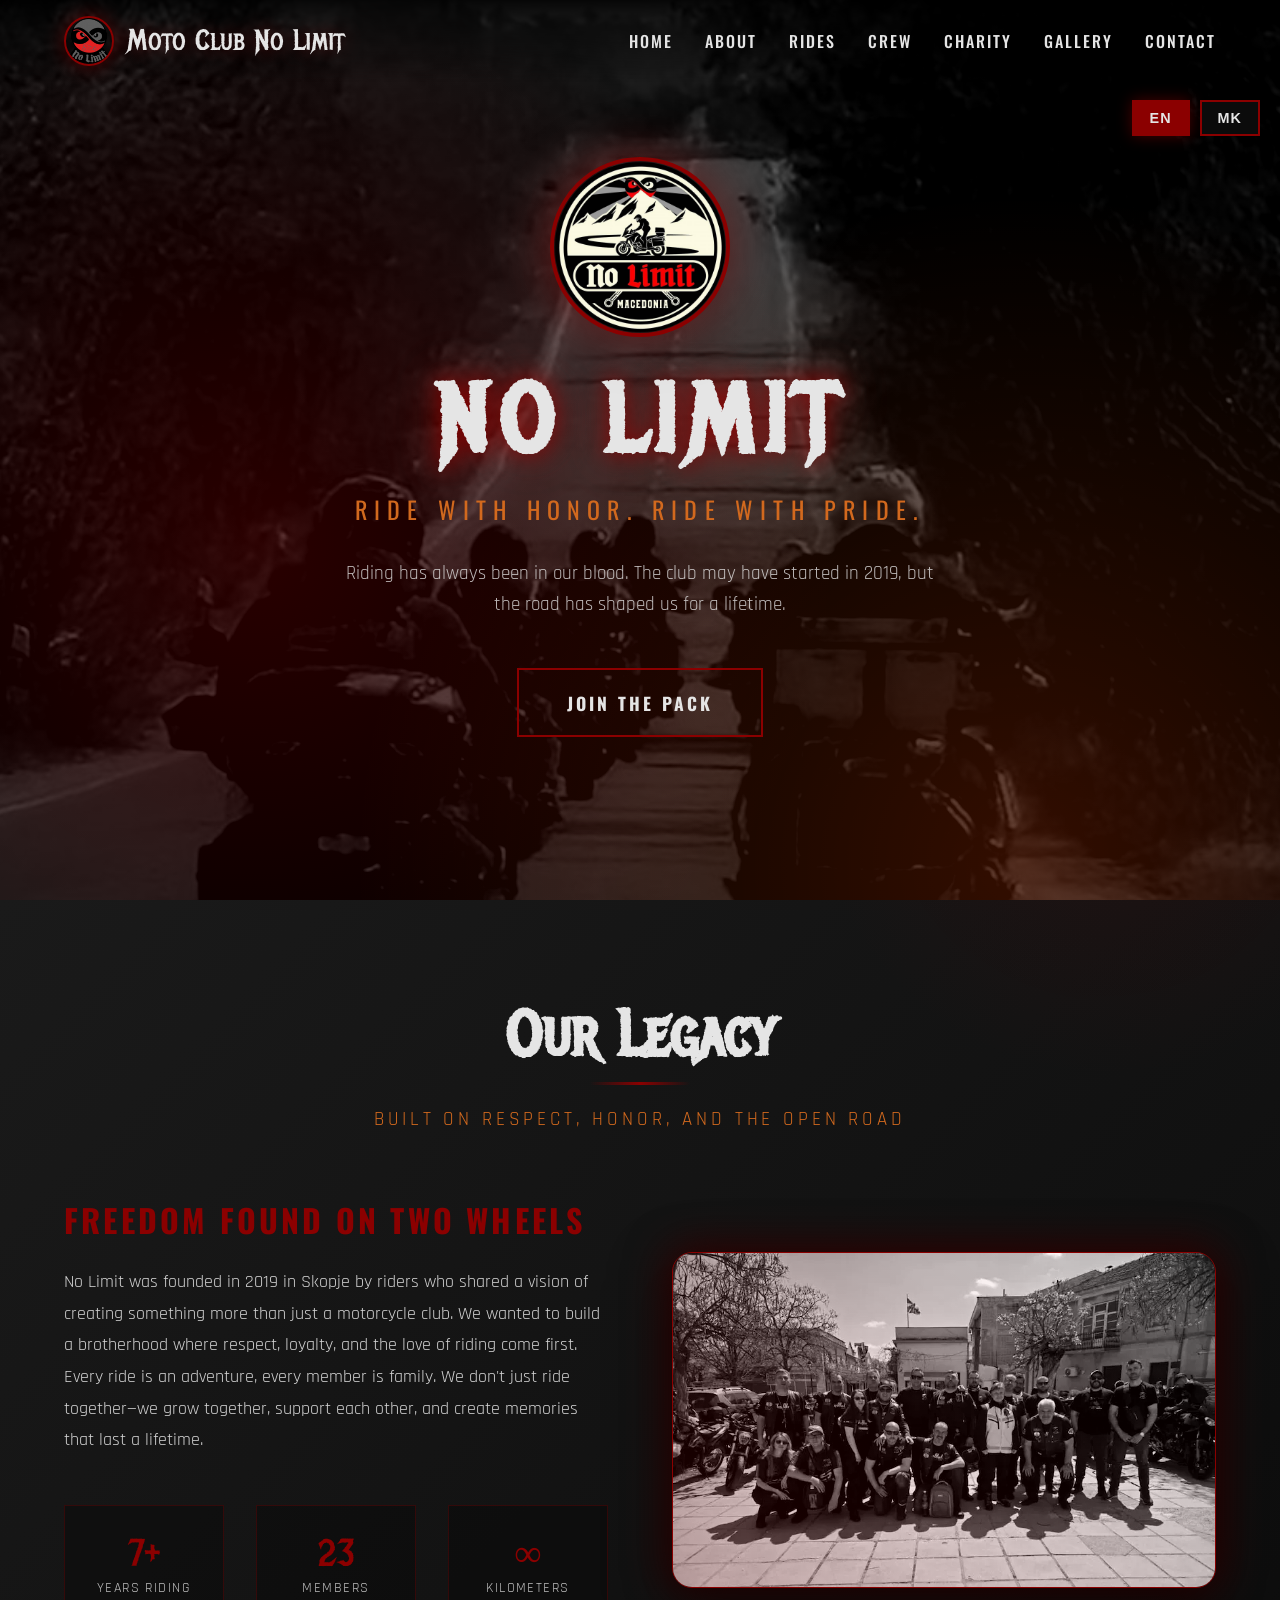
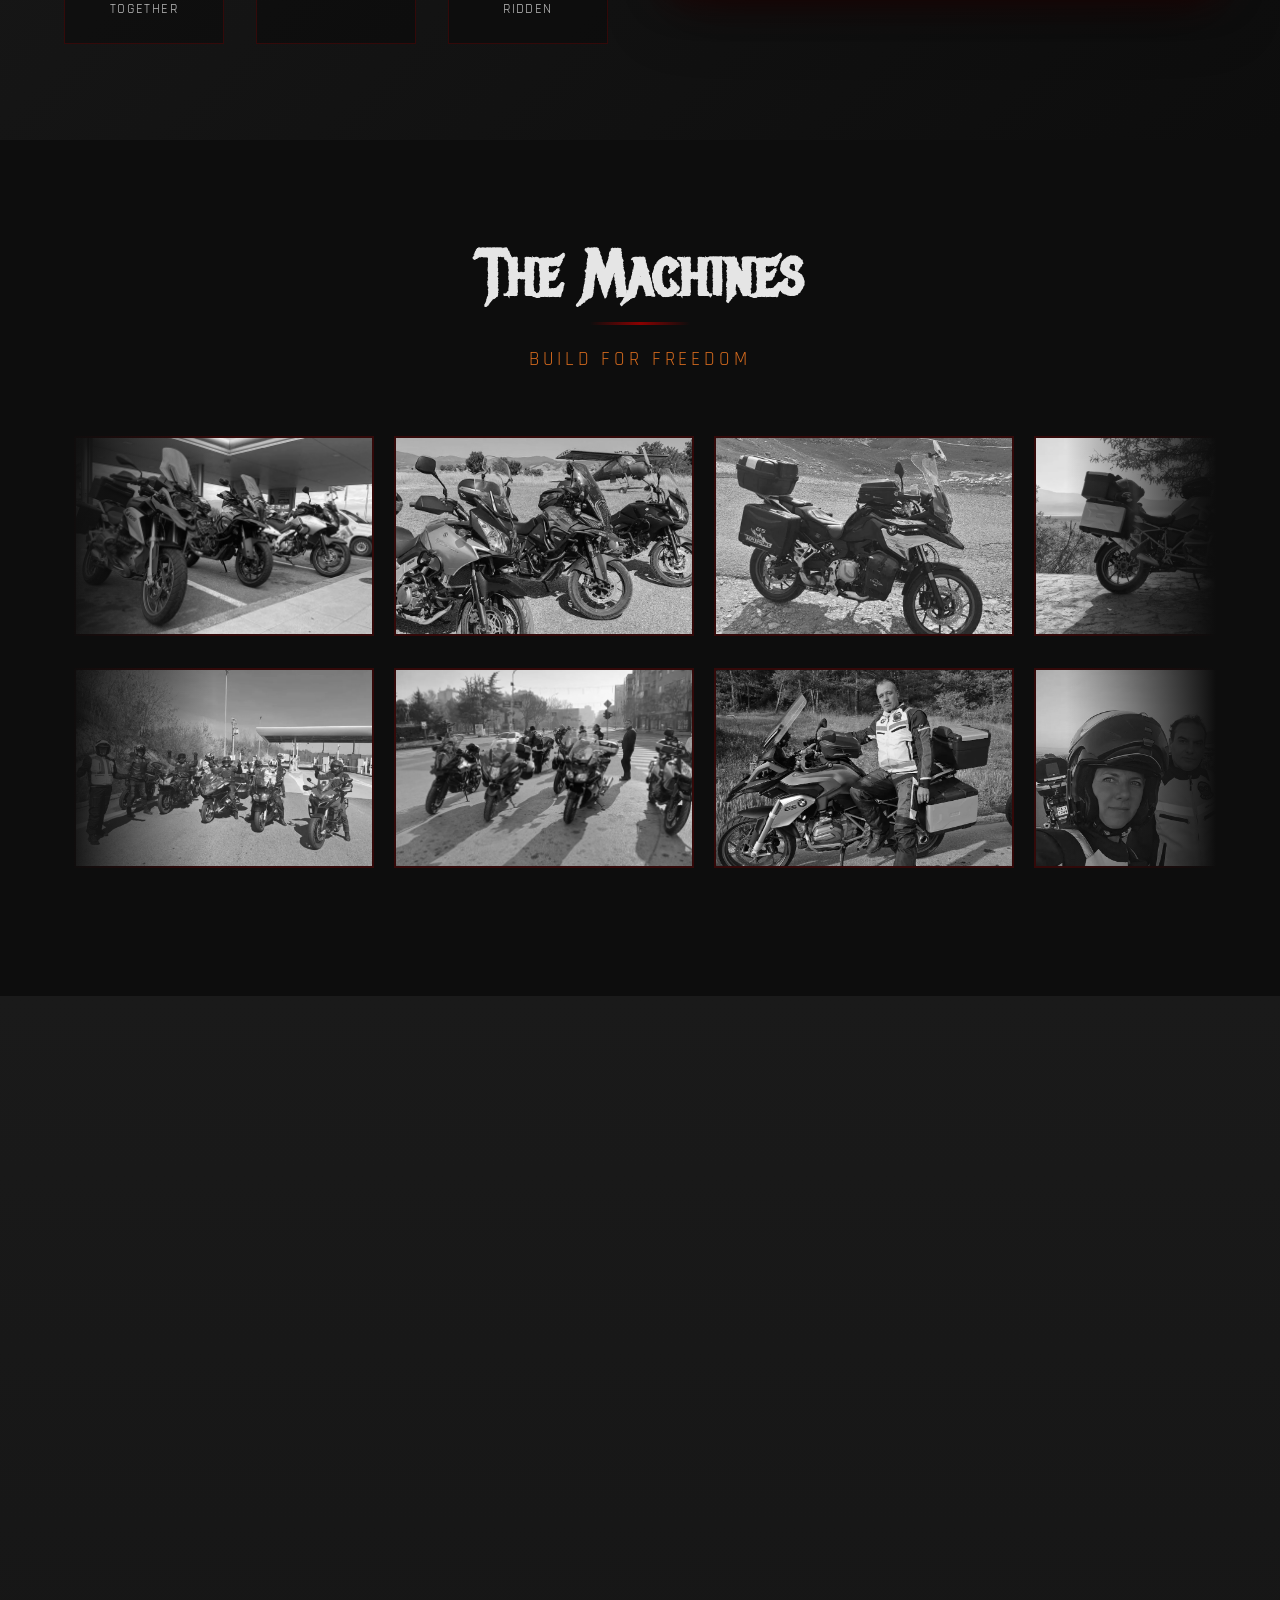
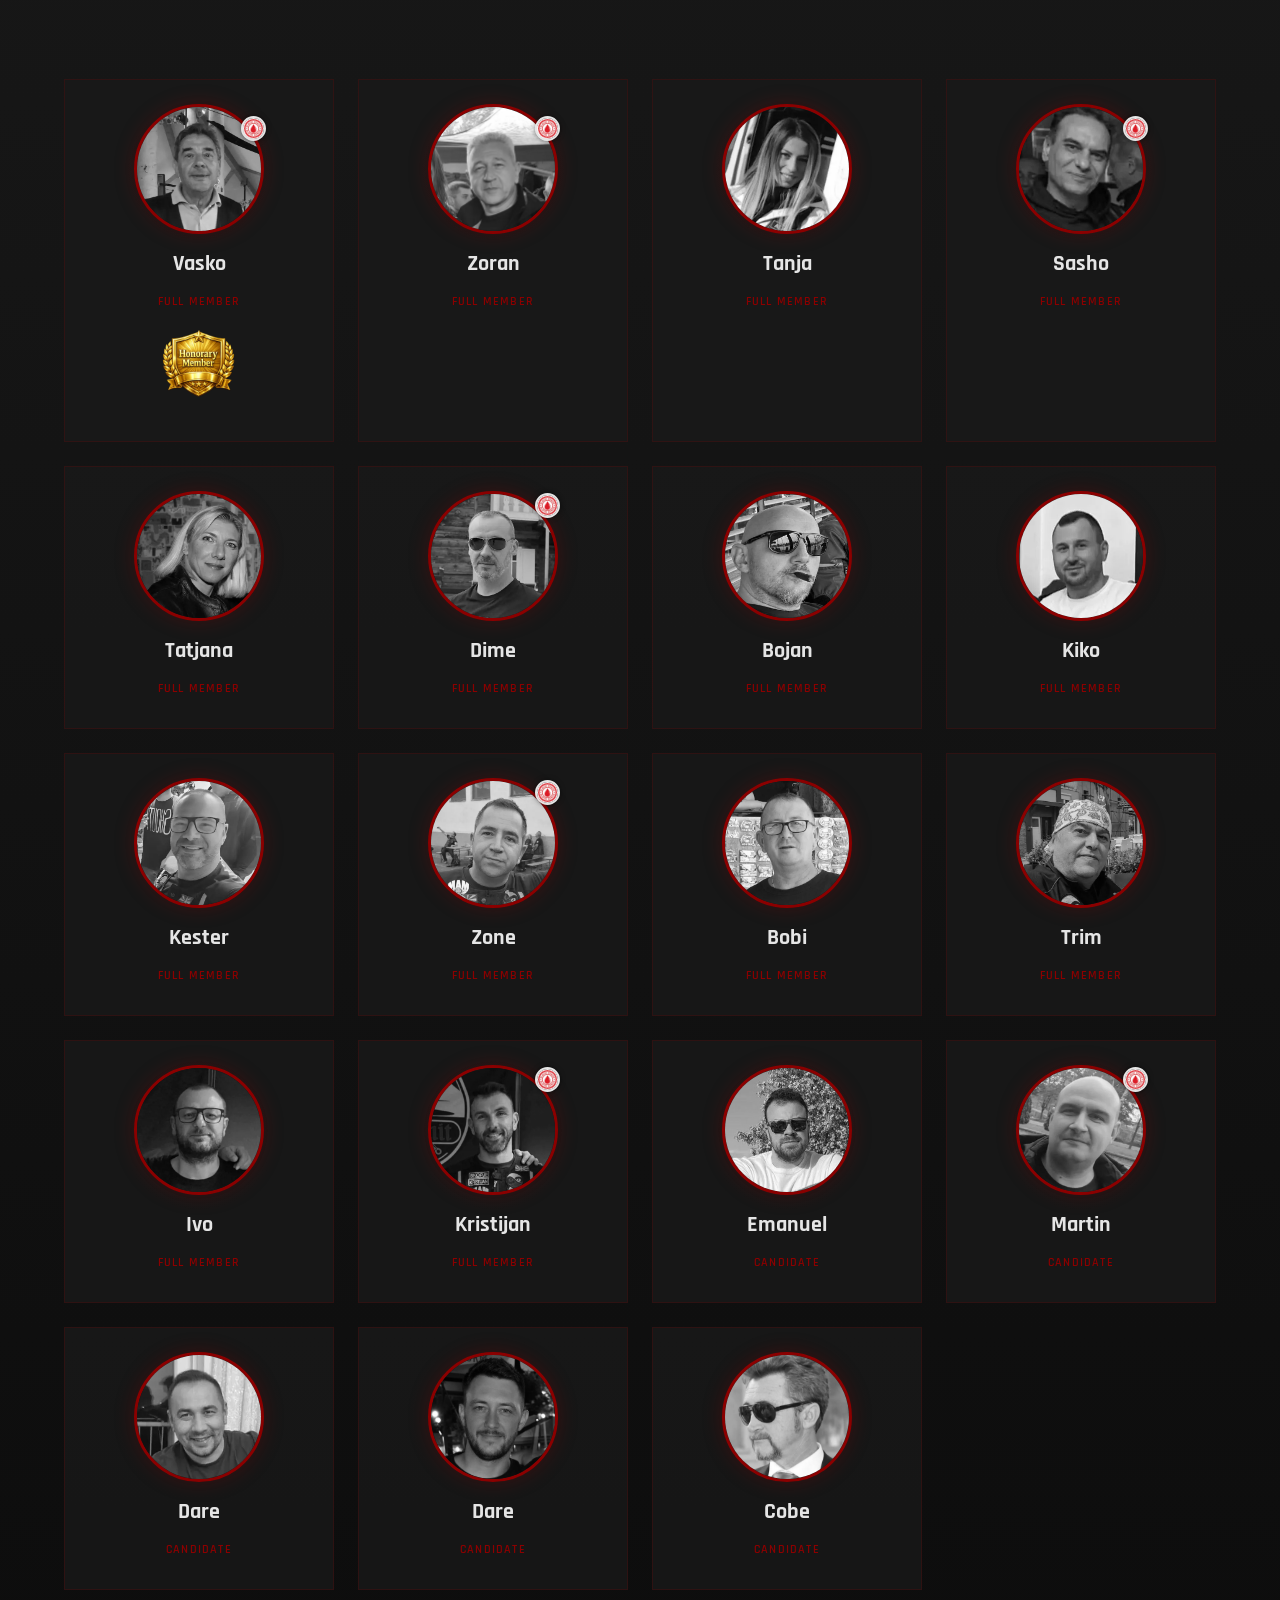
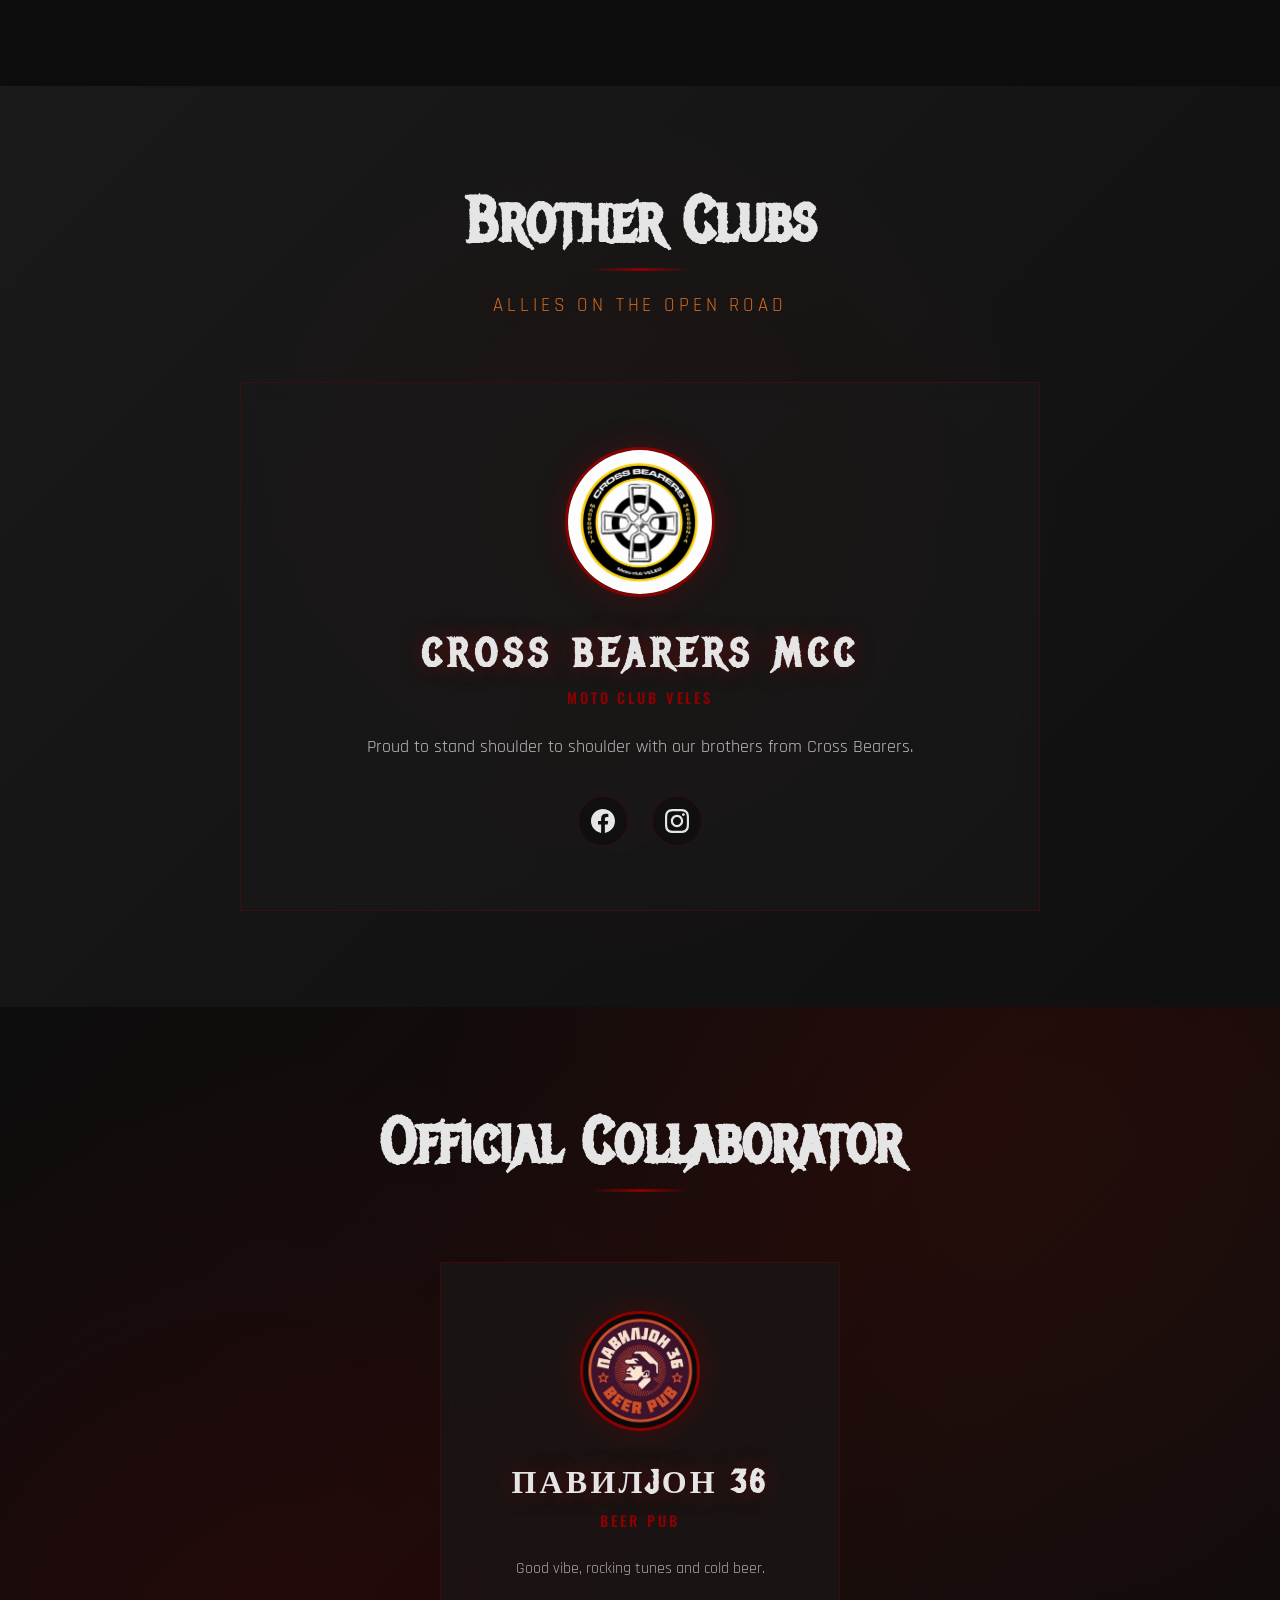
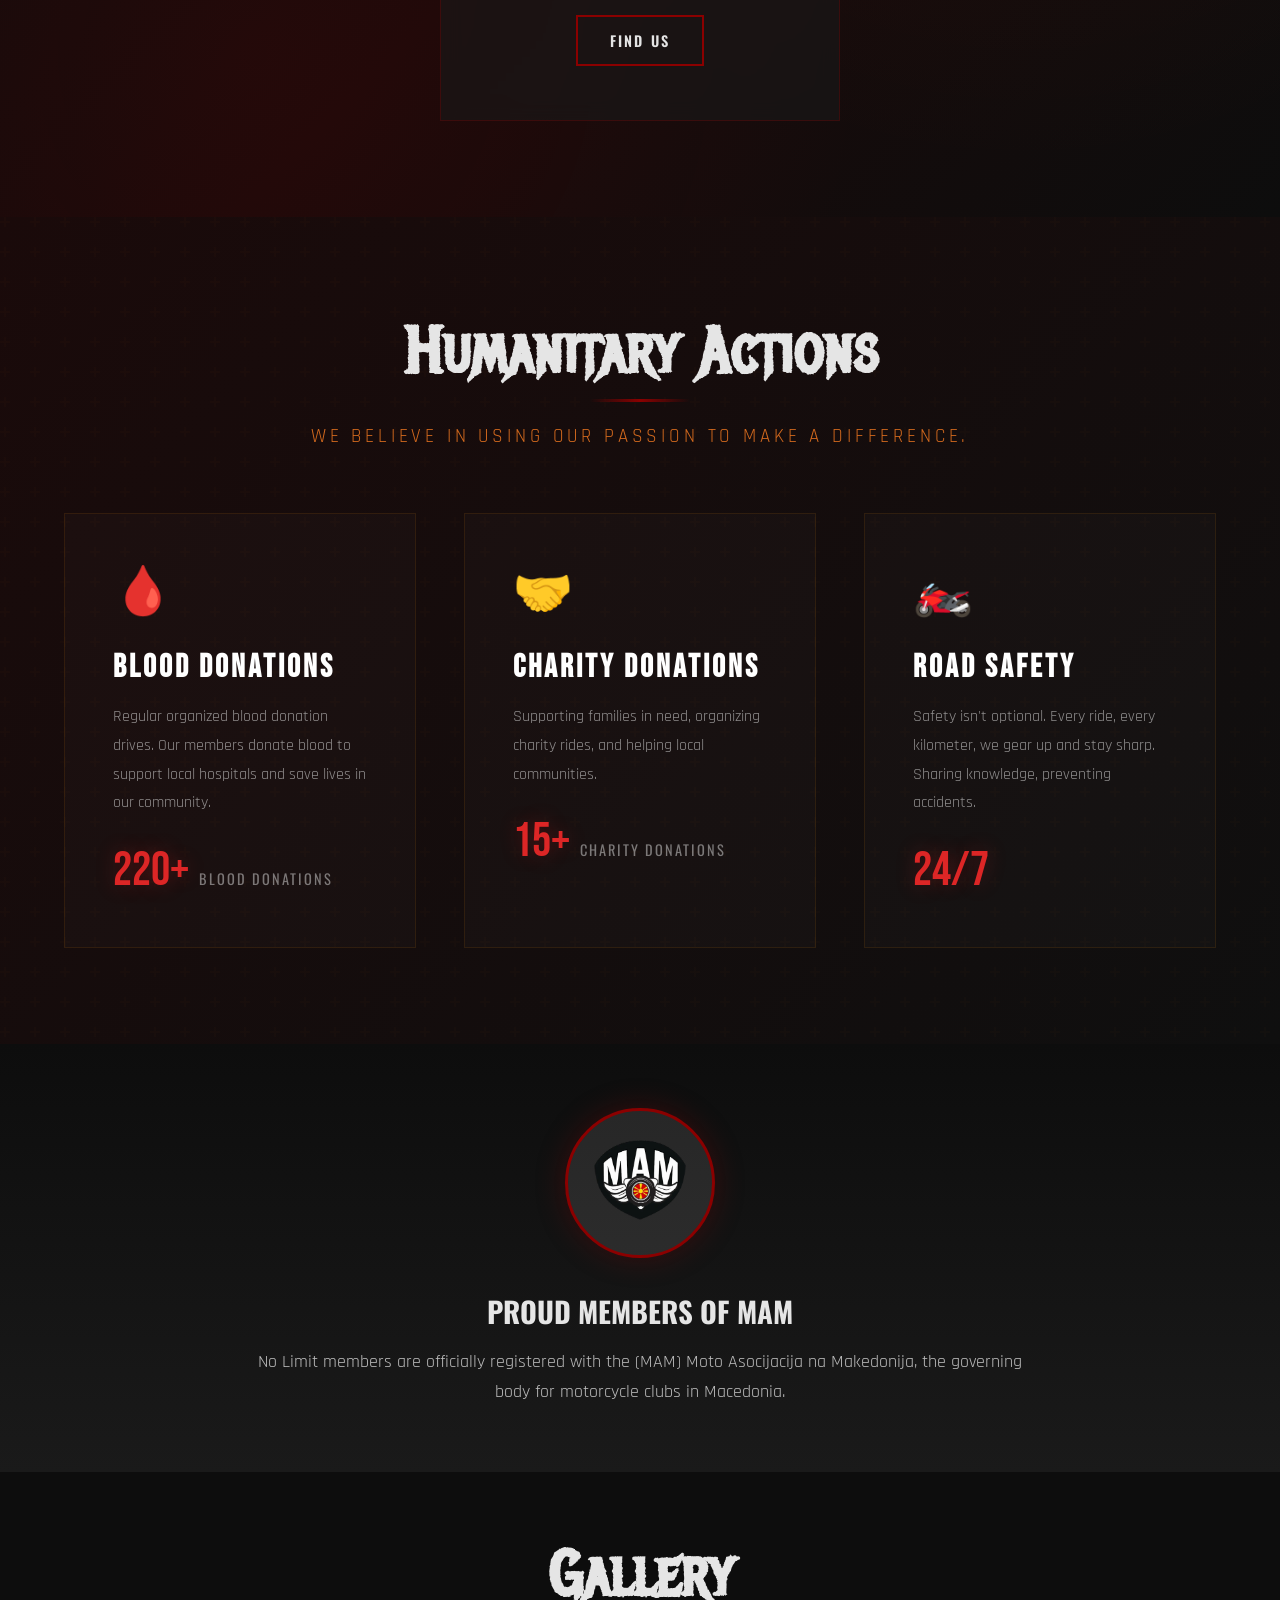
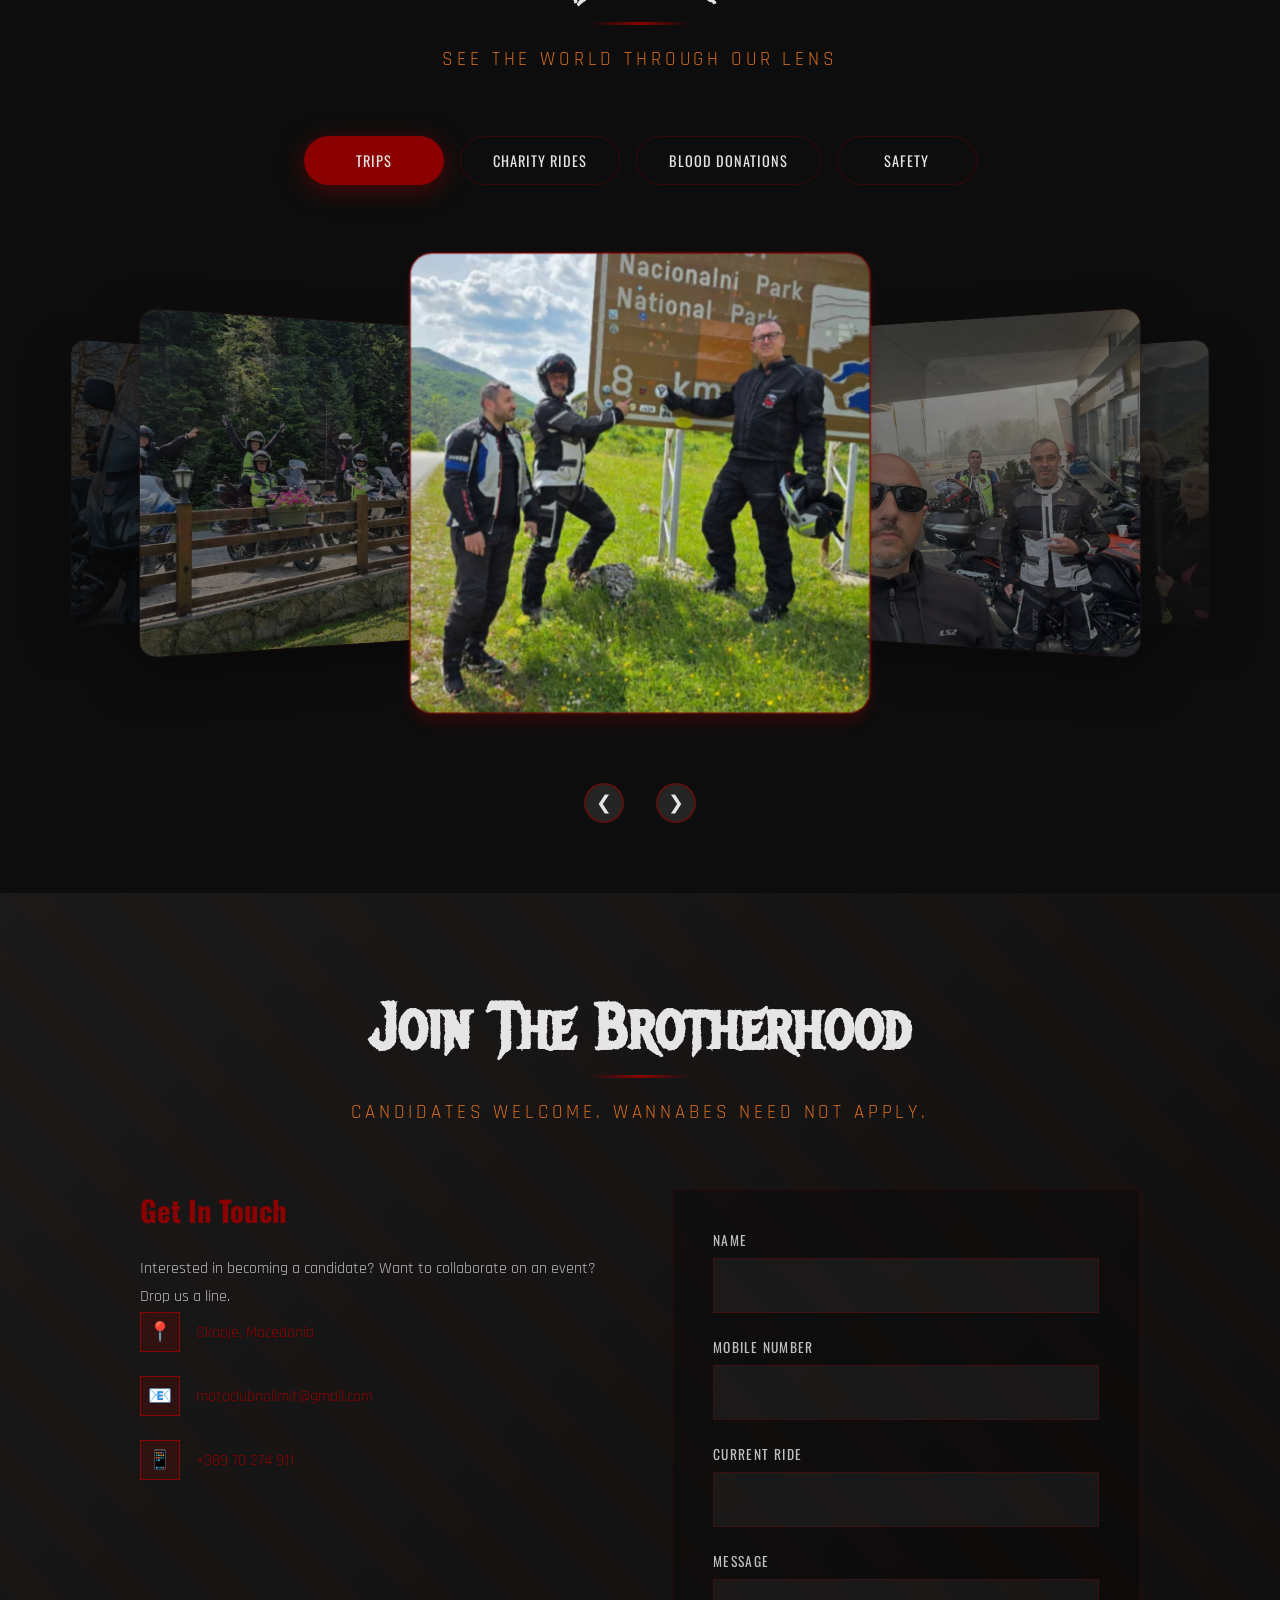
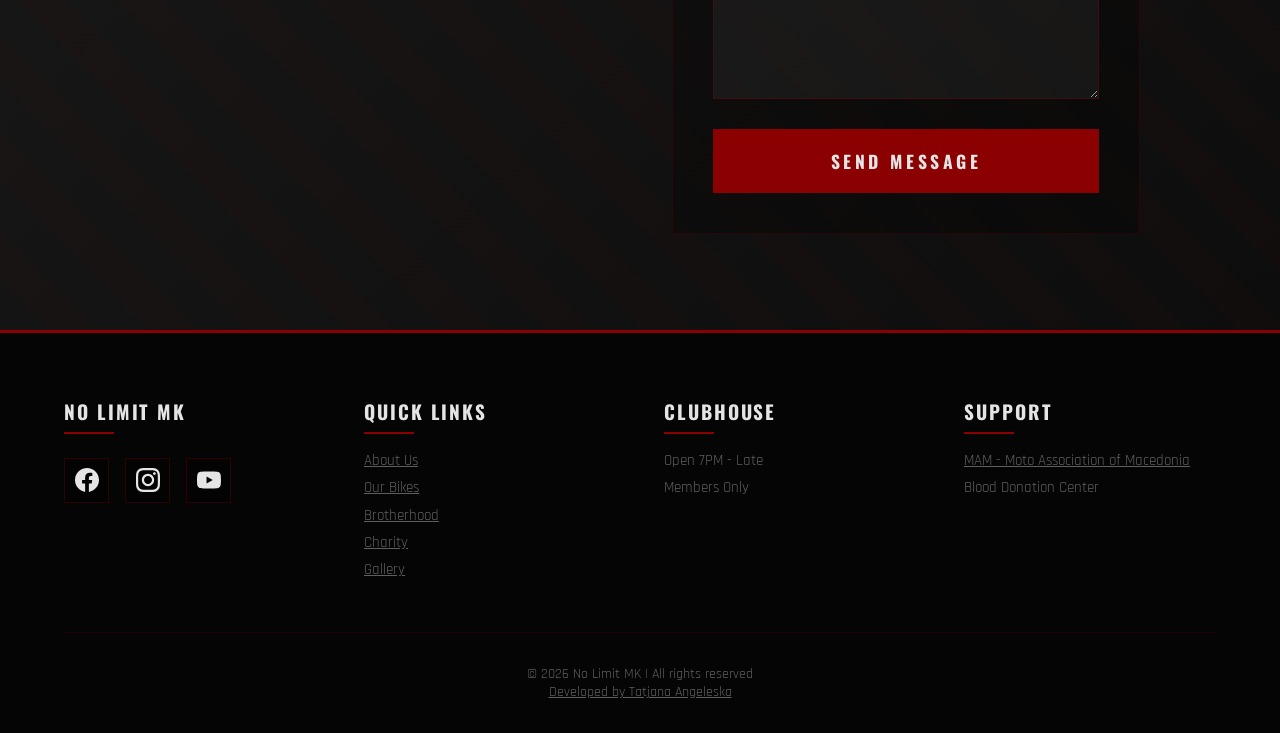
==== commit 9681b9f9: "Update index.html" ====
--- a/index.html
+++ b/index.html
@@ -221,7 +221,7 @@
                         <span class="stat-label" data-lang="mk">Години Заедно Возење</span>
                     </div>
                     <div class="stat-item">
-                        <span class="stat-number">21</span>
+                        <span class="stat-number">23</span>
                         <span class="stat-label" data-lang="en" class="active">Members</span>
                         <span class="stat-label" data-lang="mk">Член</span>
                     </div>
@@ -454,6 +454,23 @@
                 <p class="member-role" data-lang="en" class="active">Candidate</p>
                 <p class="member-role" data-lang="mk">Кандидат</p>
             </div>
+
+         <div class="member-card fade-in">
+                <div class="member-avatar"><img src="members/даре3.webp" alt="Dare" loading="lazy" width="130" height="130"></div>
+                <span class="name" data-lang="en" class="active">Dare</span>
+                <span class="name" data-lang="mk">Даре</span>
+                <p class="member-role" data-lang="en" class="active">Candidate</p>
+                <p class="member-role" data-lang="mk">Кандидат</p>
+            </div>
+
+            <div class="member-card fade-in">
+                <div class="member-avatar"><img src="members/цобе.webp" alt="Dare" loading="lazy" width="130" height="130"></div>
+                <span class="name" data-lang="en" class="active">Cobe</span>
+                <span class="name" data-lang="mk">Цобе</span>
+                <p class="member-role" data-lang="en" class="active">Candidate</p>
+                <p class="member-role" data-lang="mk">Кандидат</p>
+            </div>
+   
         </div>
     </section>
 
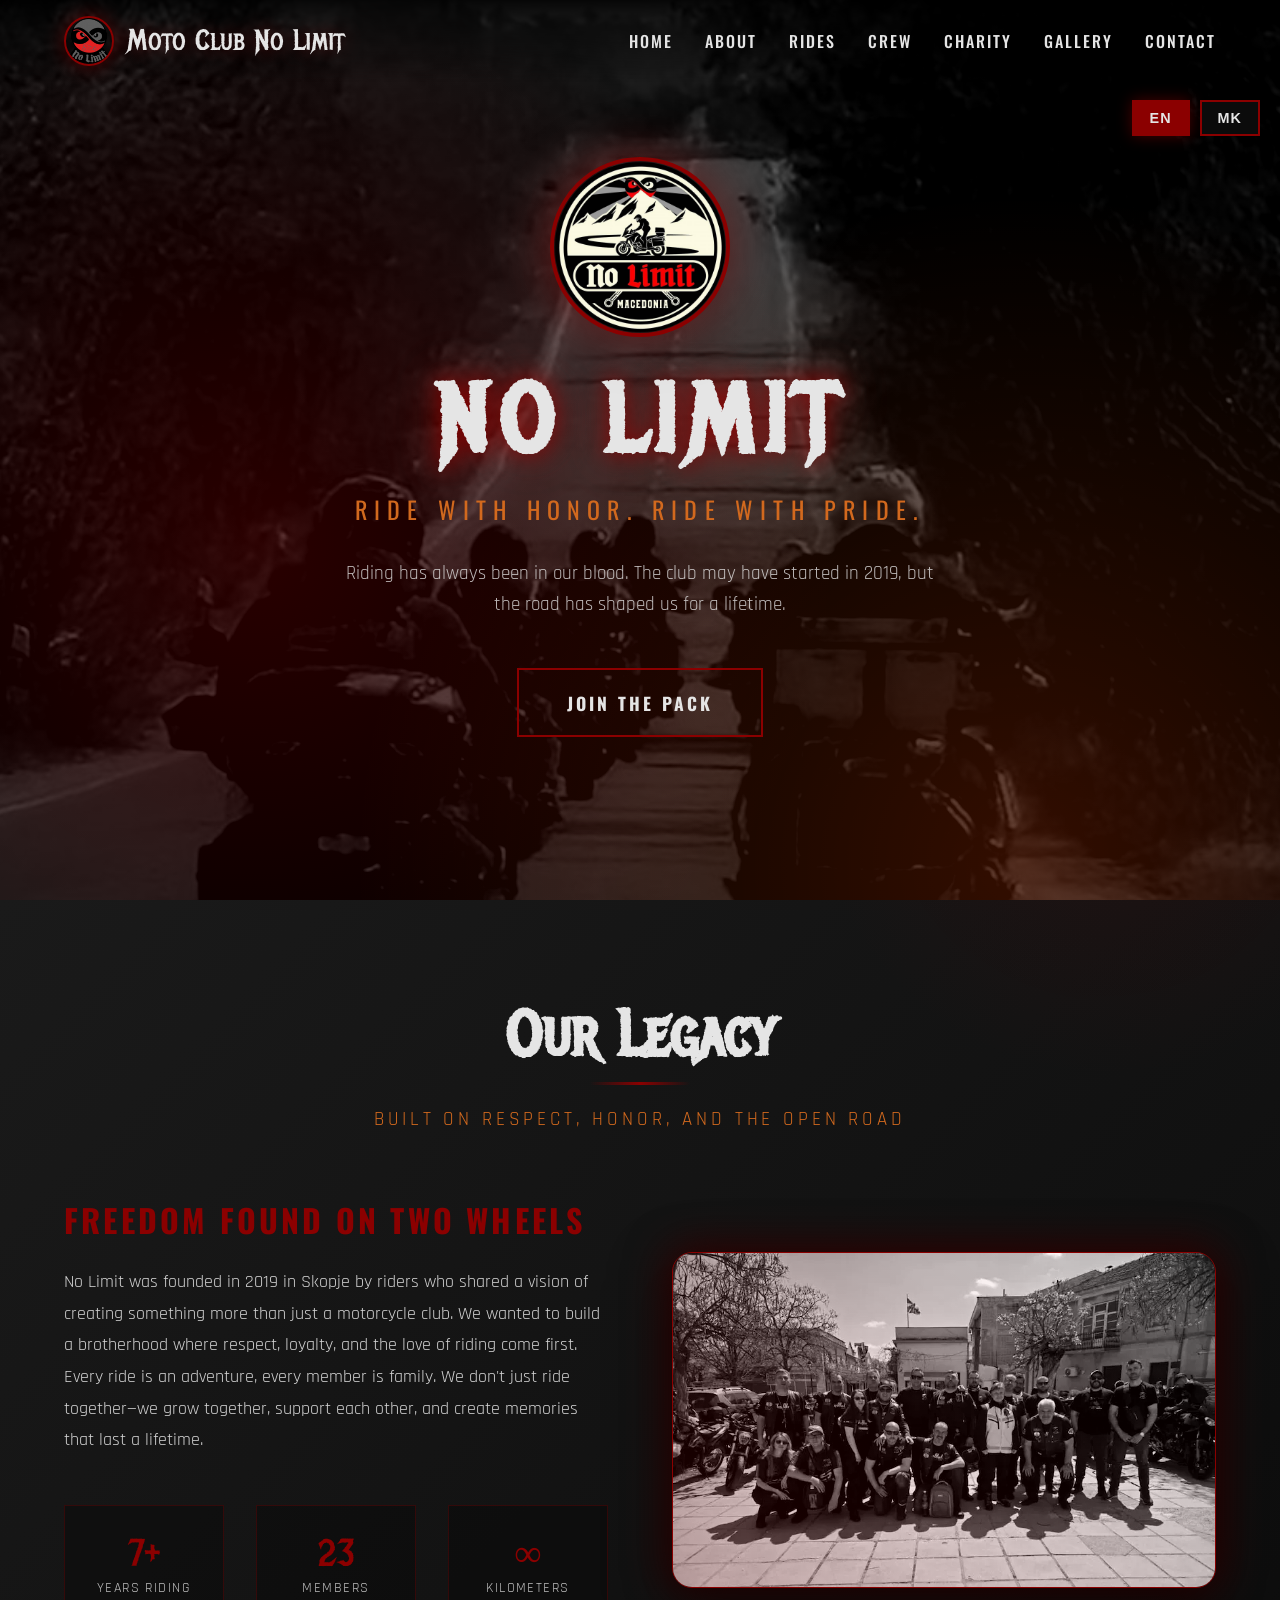
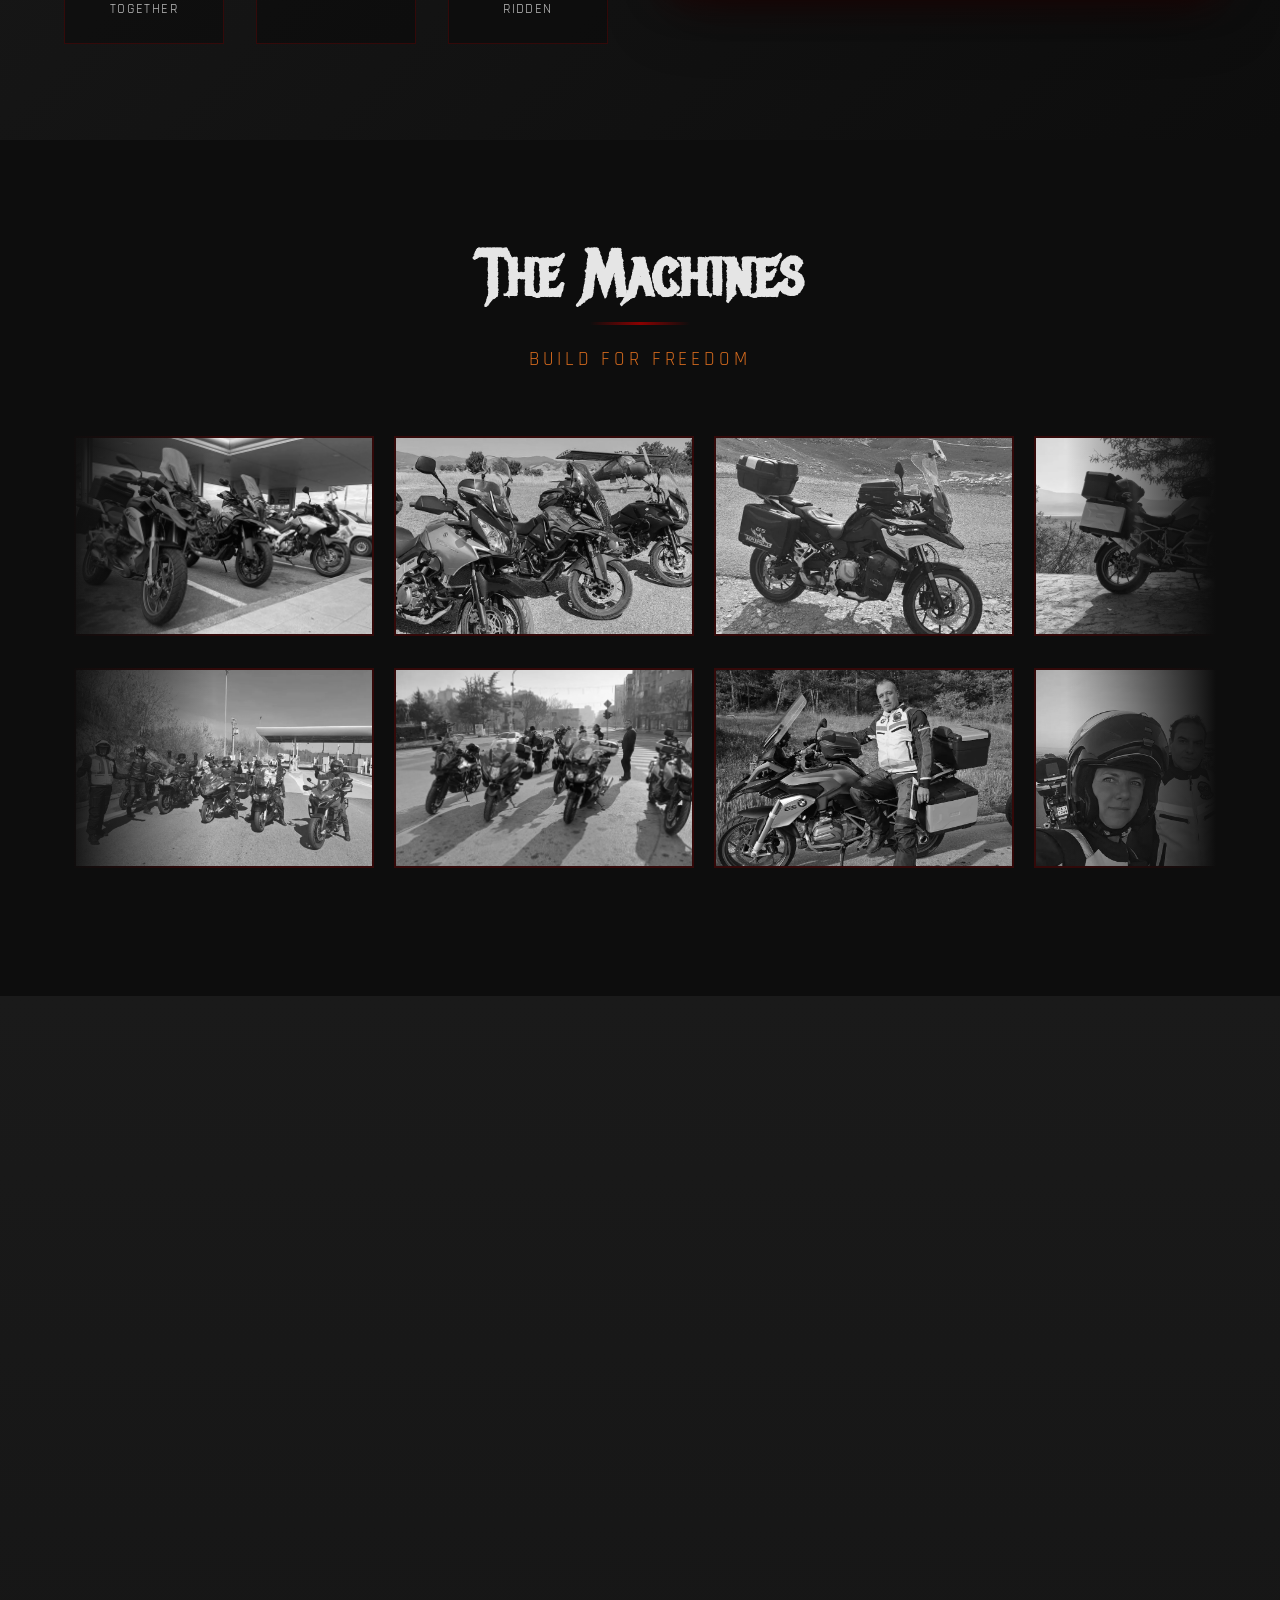
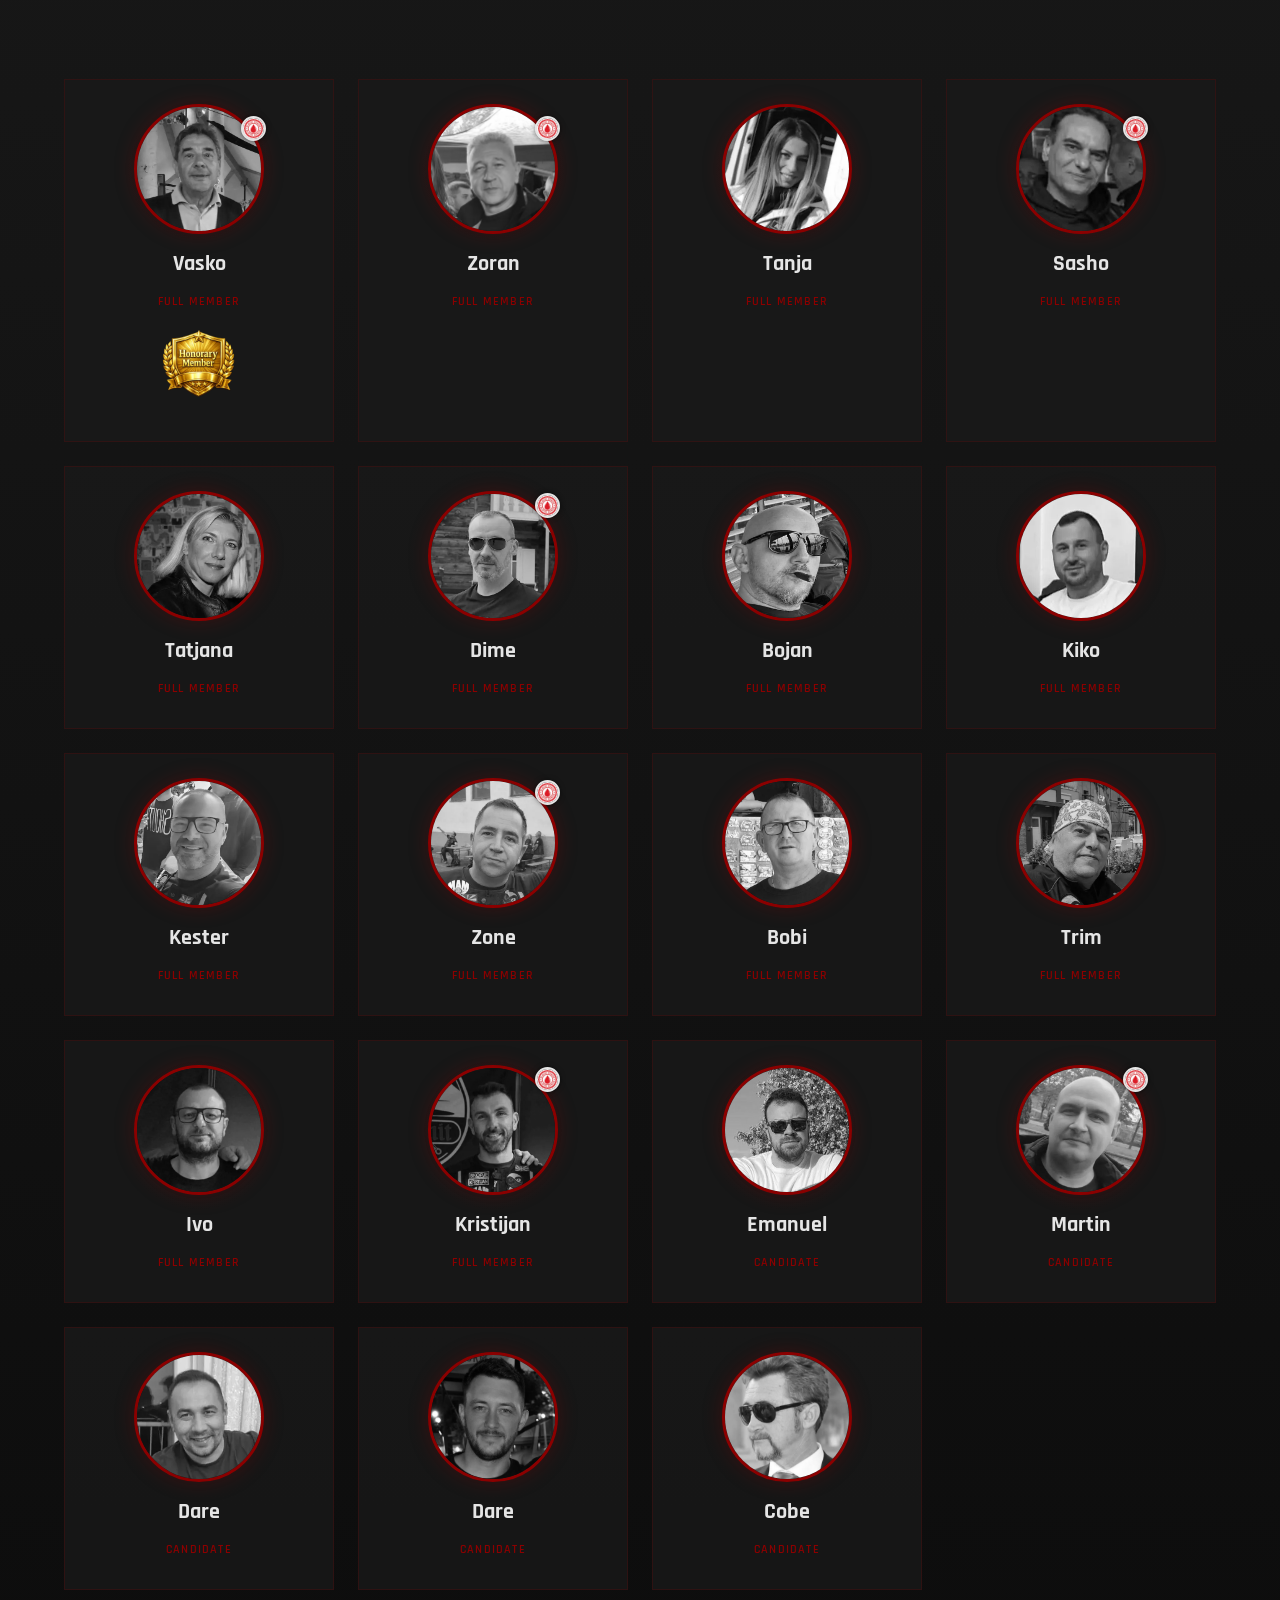
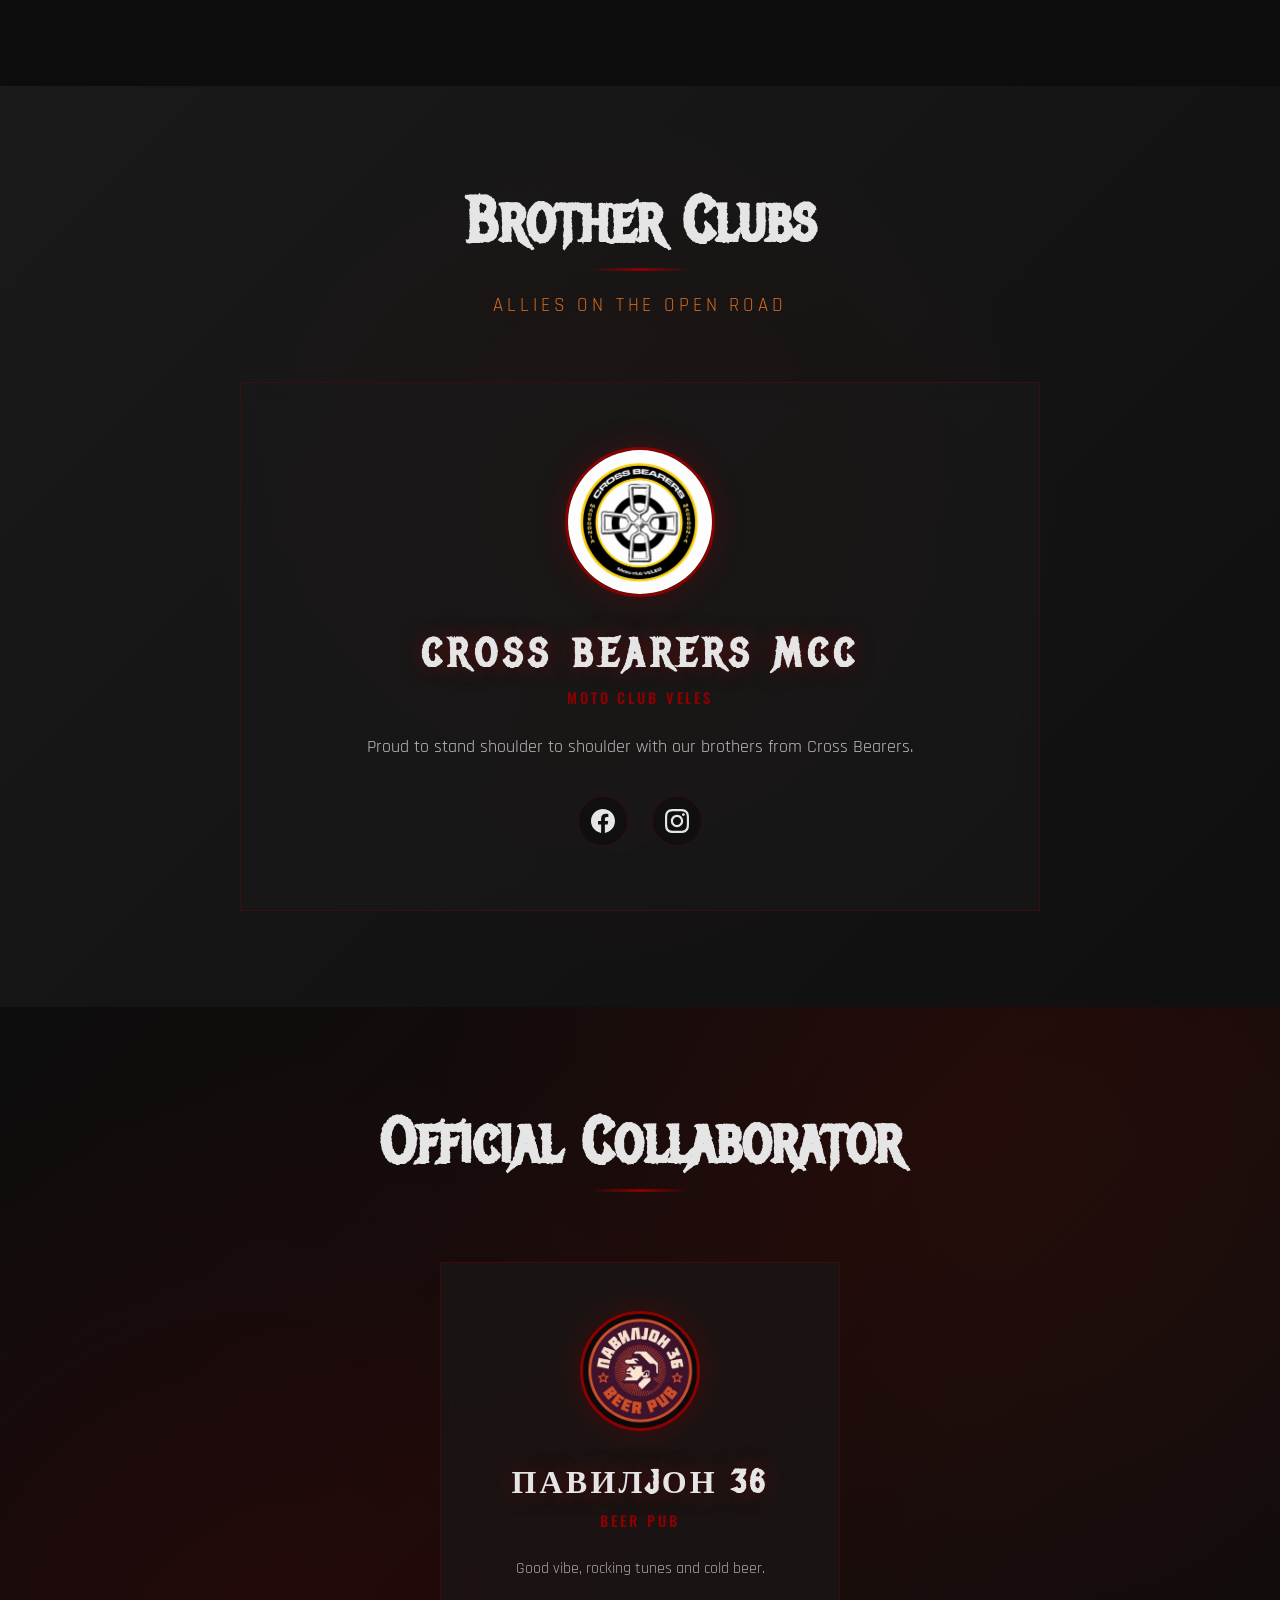
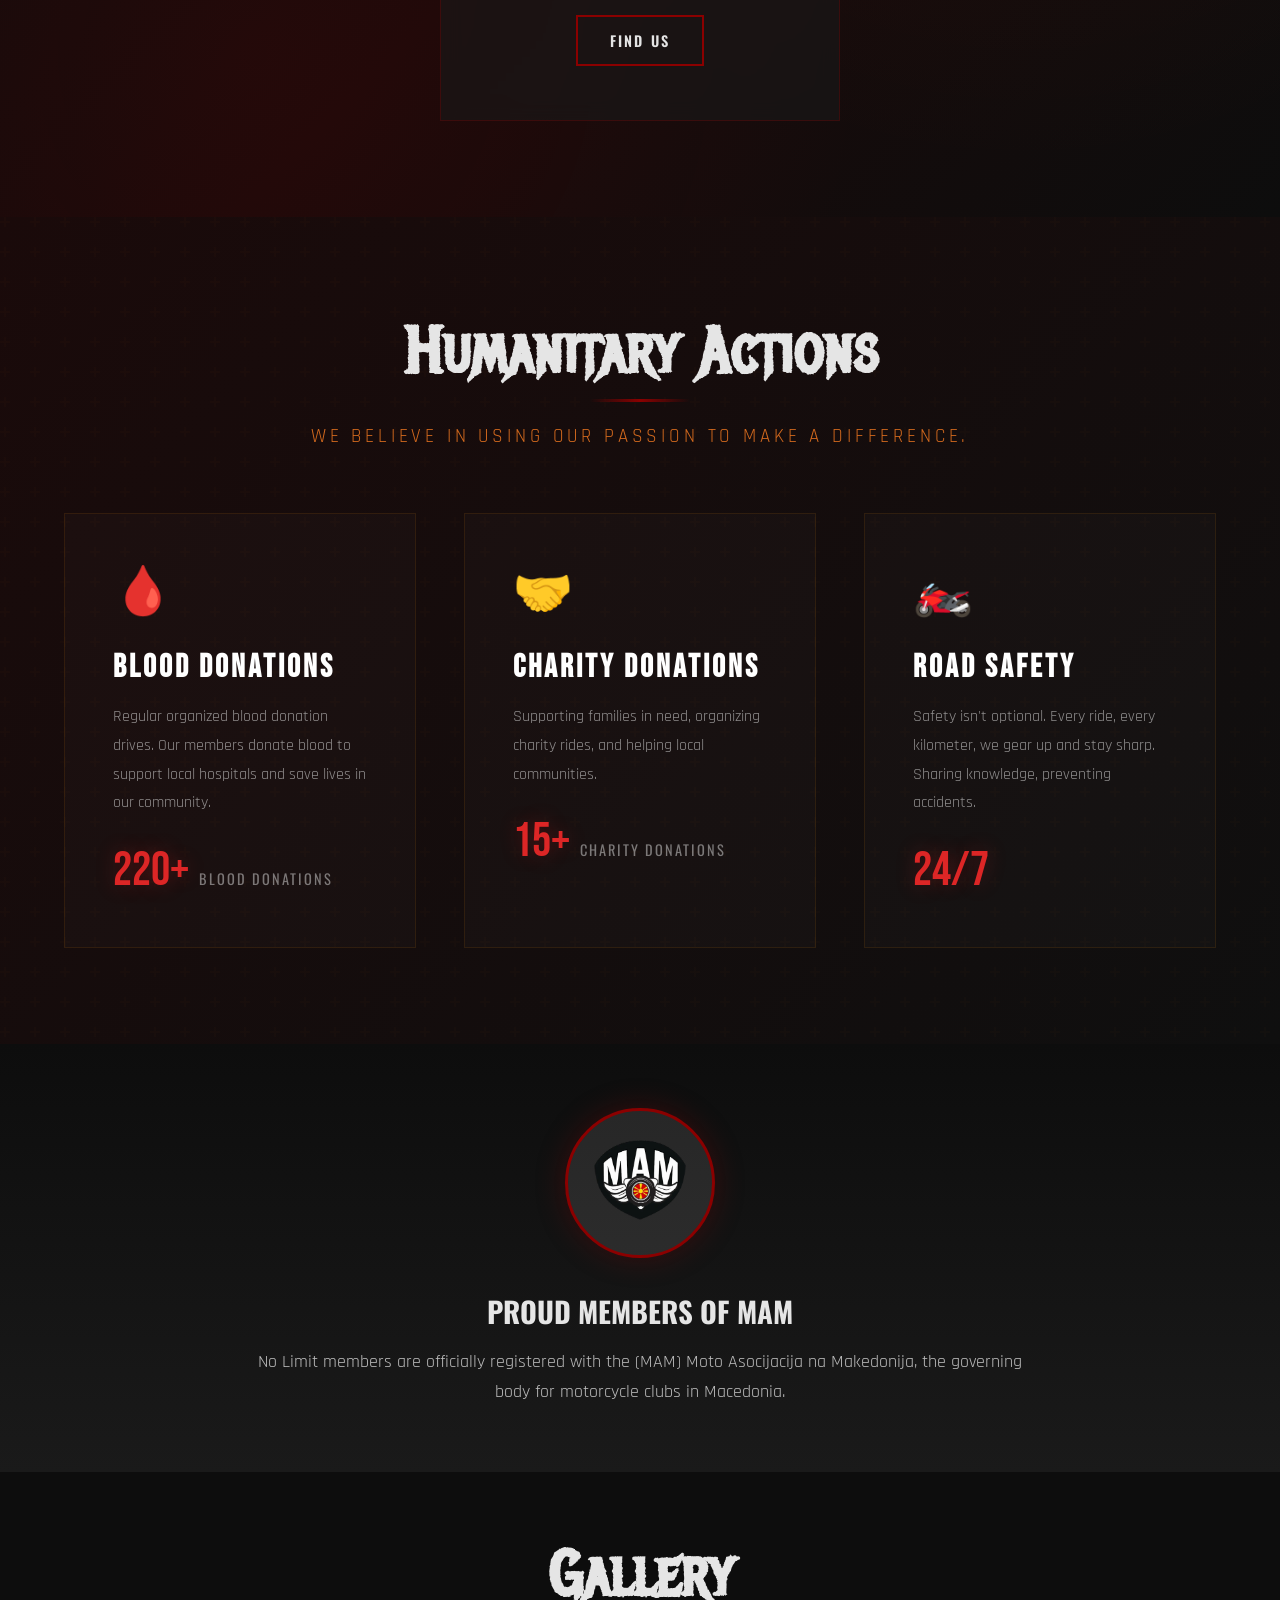
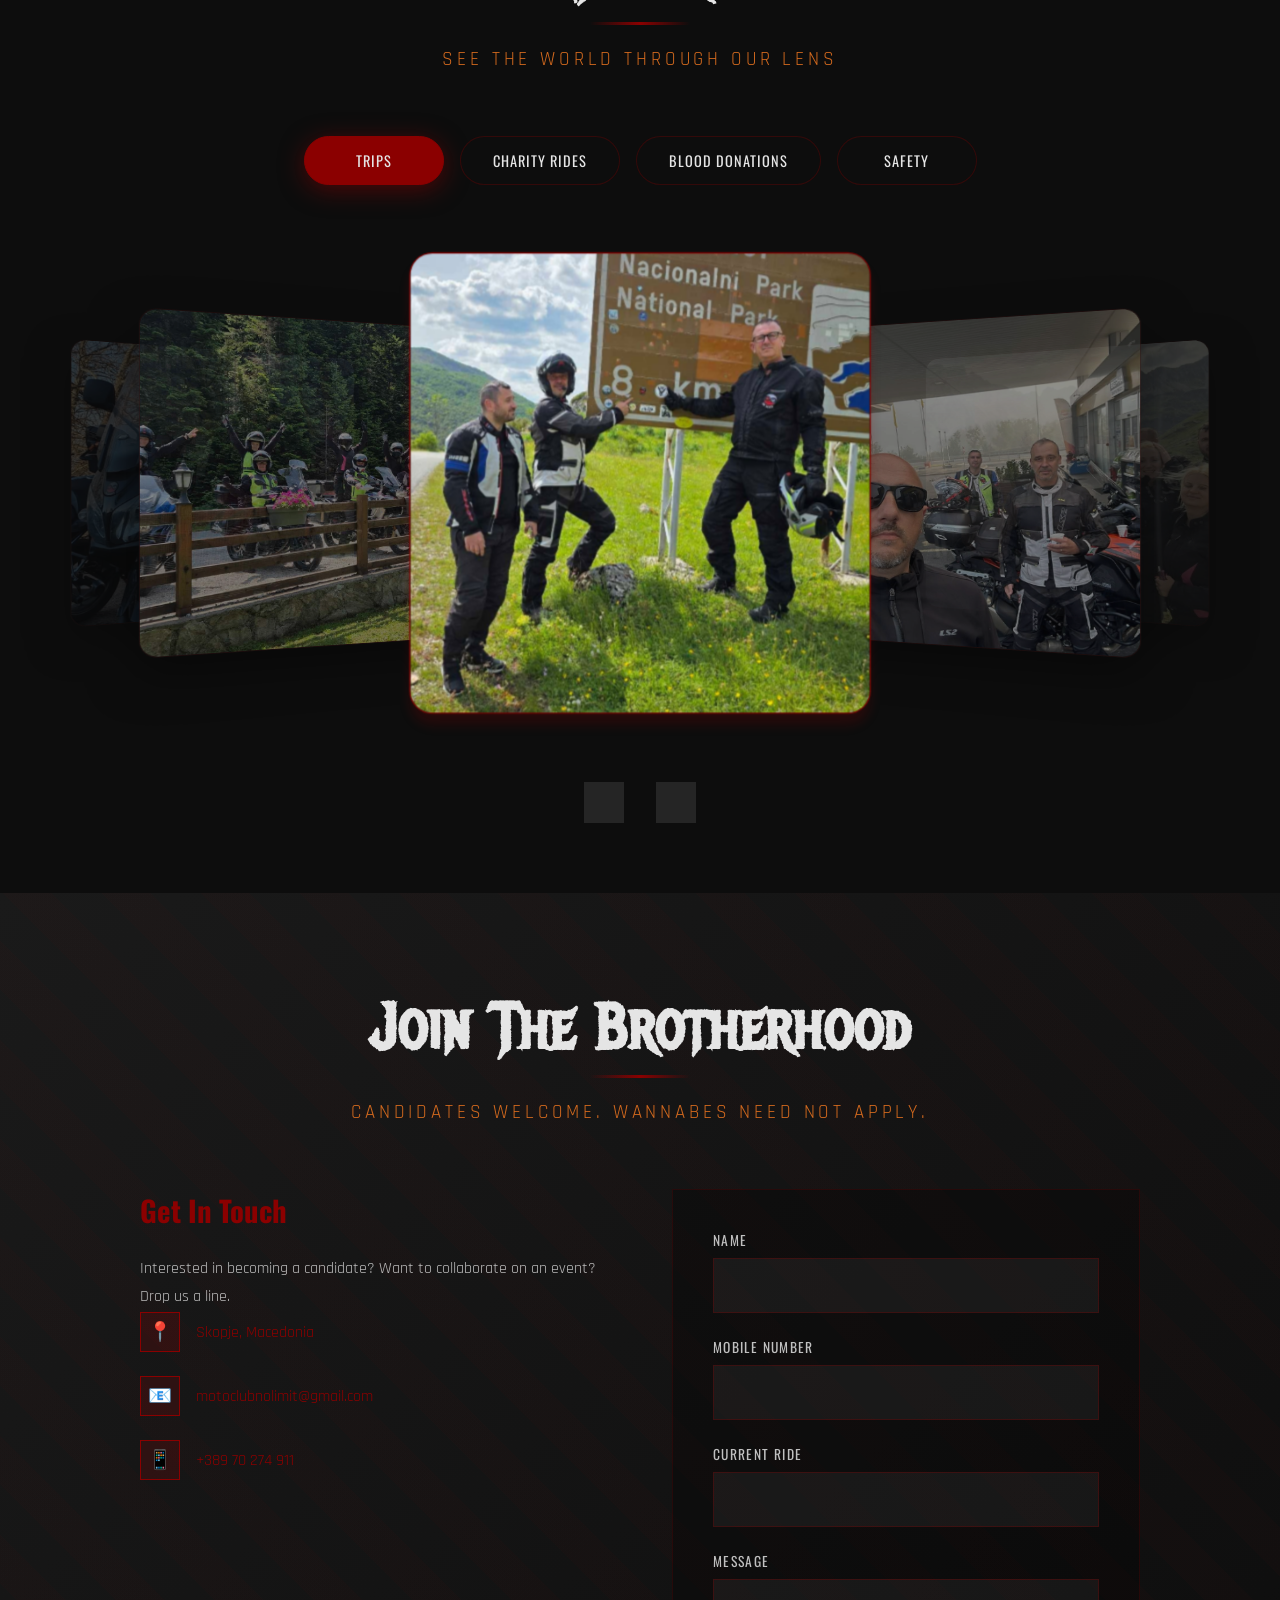
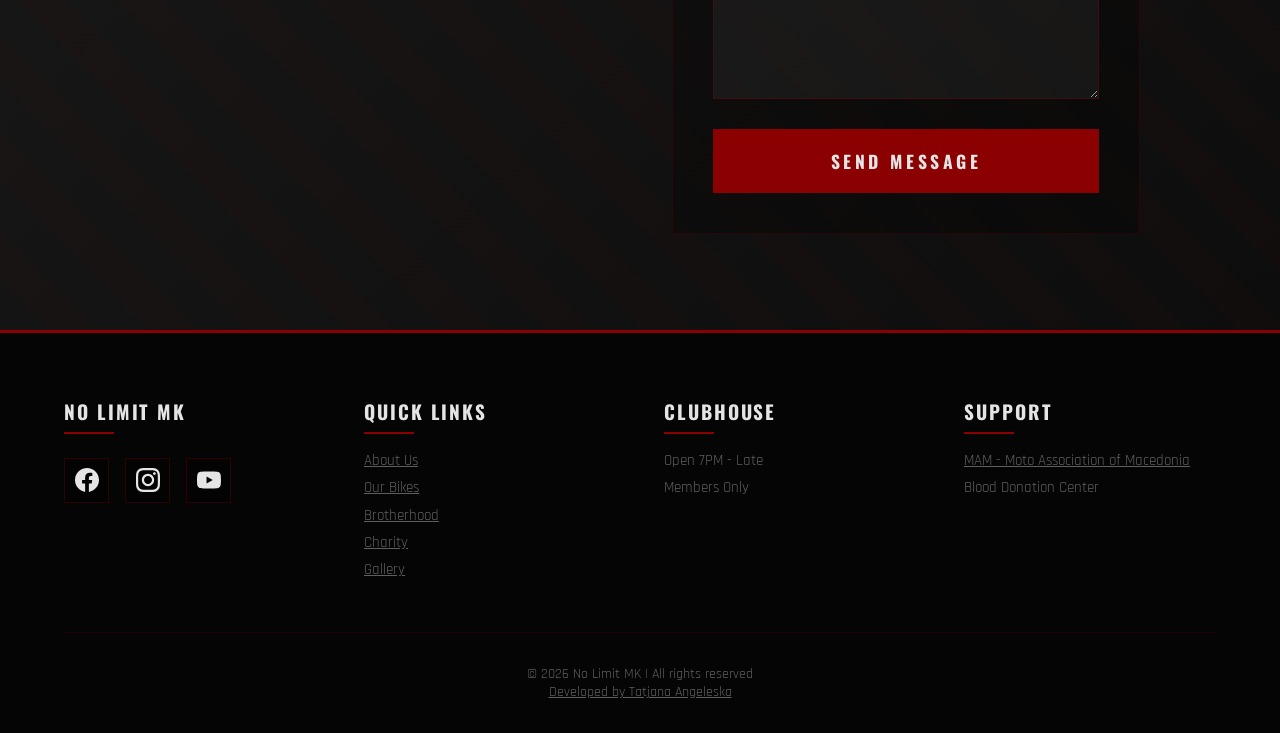
==== commit cde3201a: "Update index.html" ====
--- a/index.html
+++ b/index.html
@@ -223,7 +223,7 @@
                     <div class="stat-item">
                         <span class="stat-number">23</span>
                         <span class="stat-label" data-lang="en" class="active">Members</span>
-                        <span class="stat-label" data-lang="mk">Член</span>
+                        <span class="stat-label" data-lang="mk">Члена</span>
                     </div>
                     <div class="stat-item">
                         <span class="stat-number">∞</span>
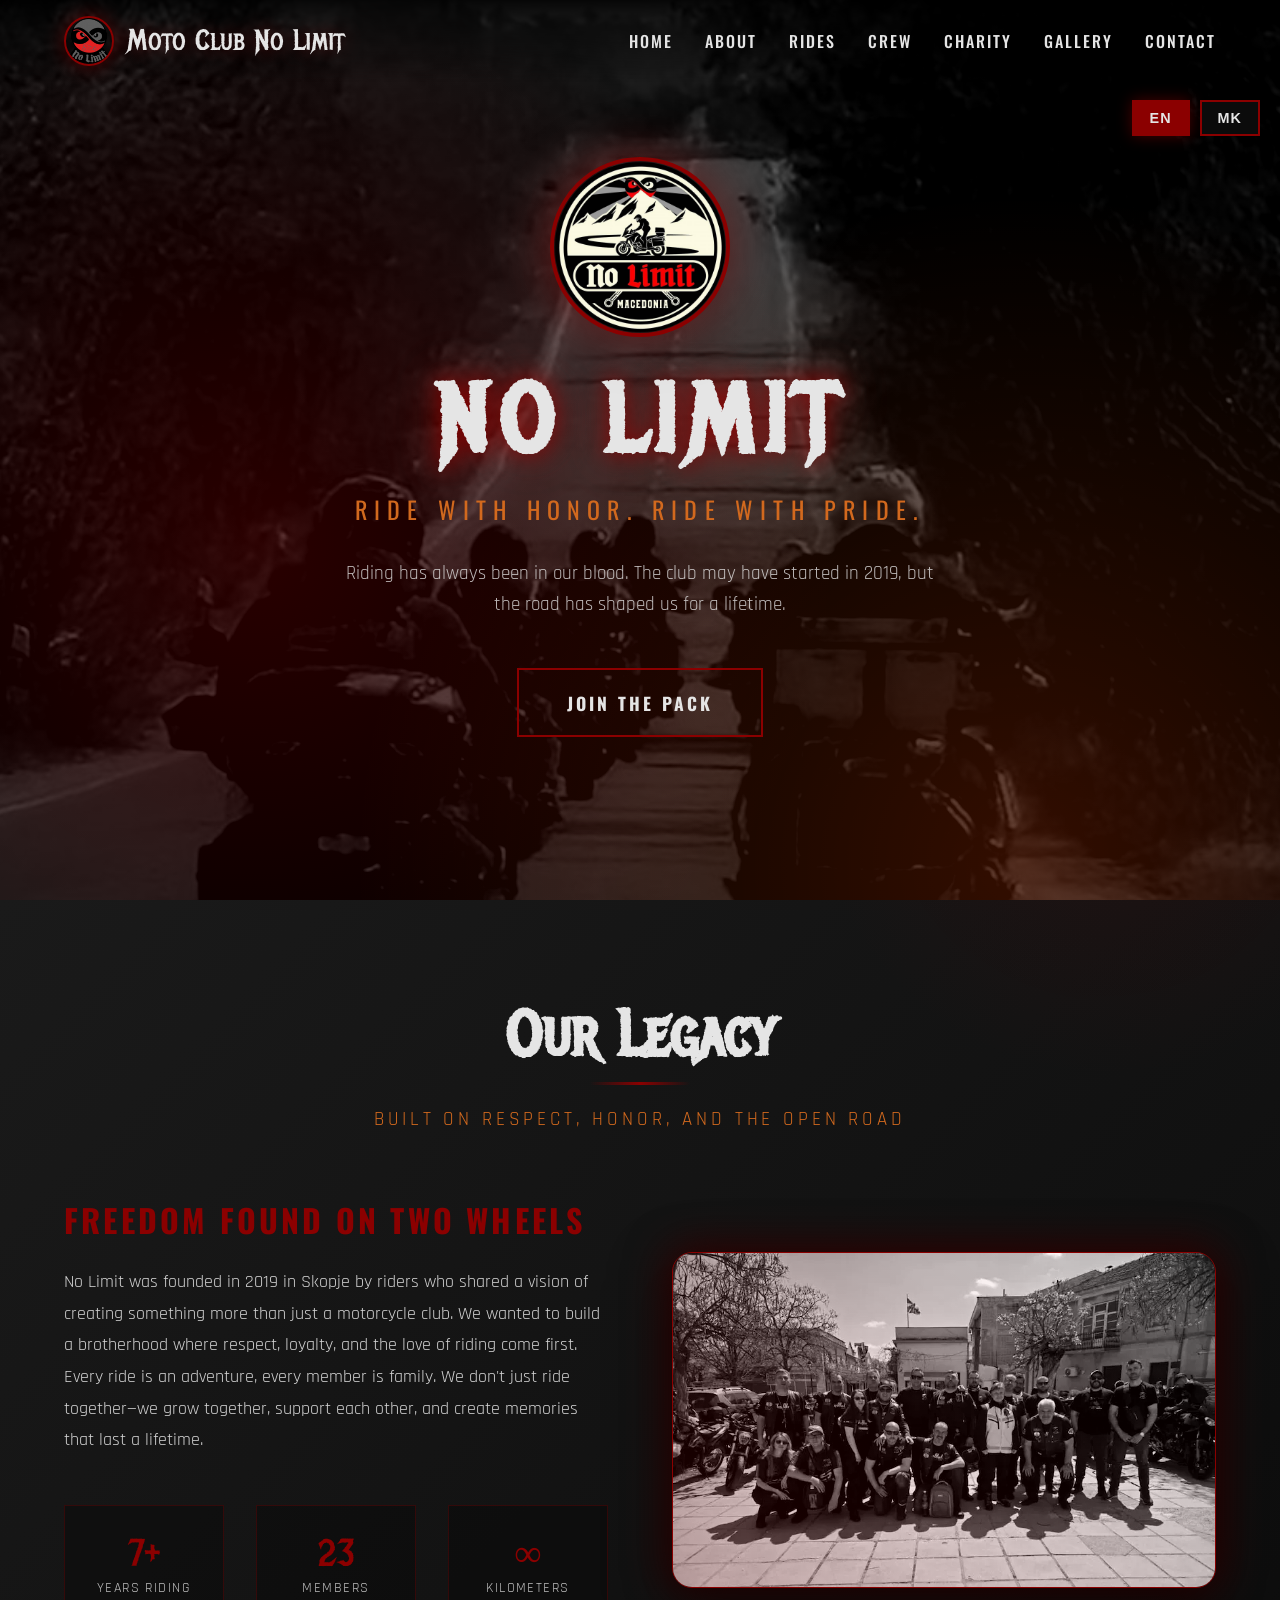
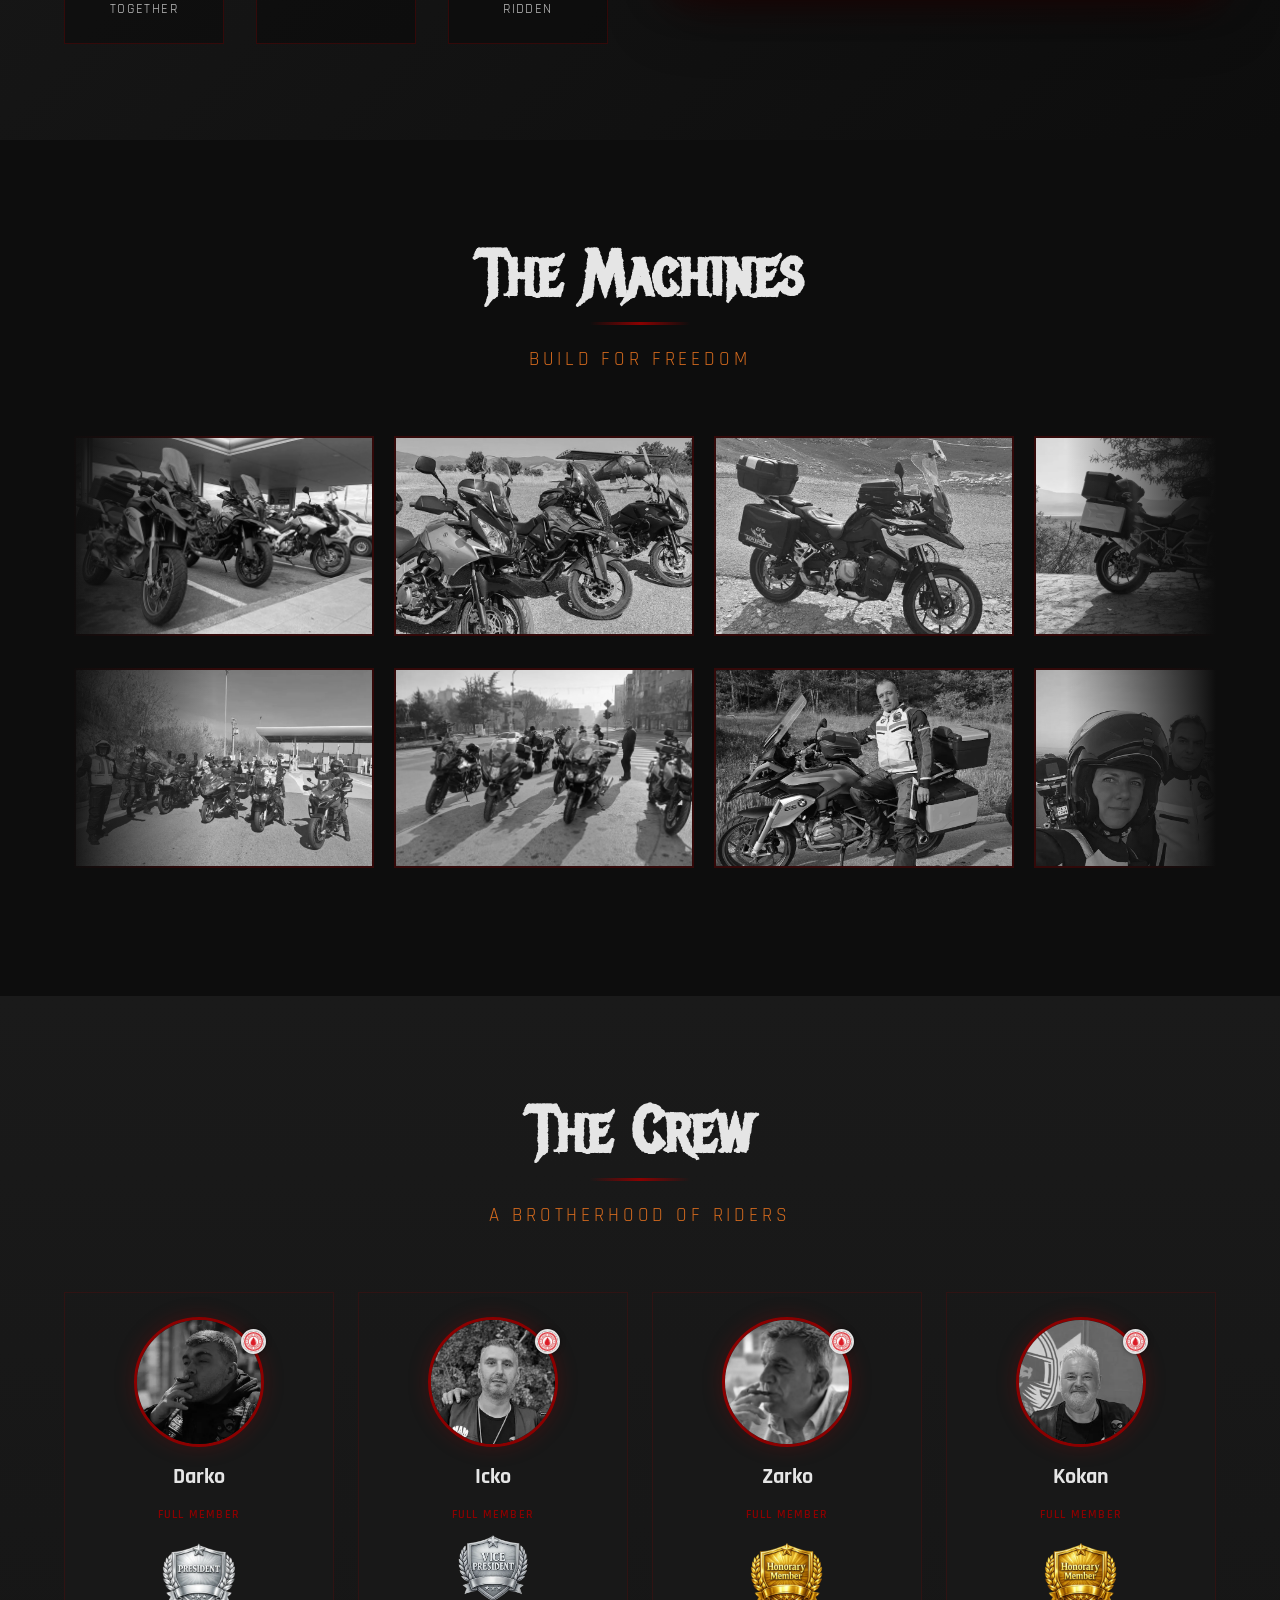
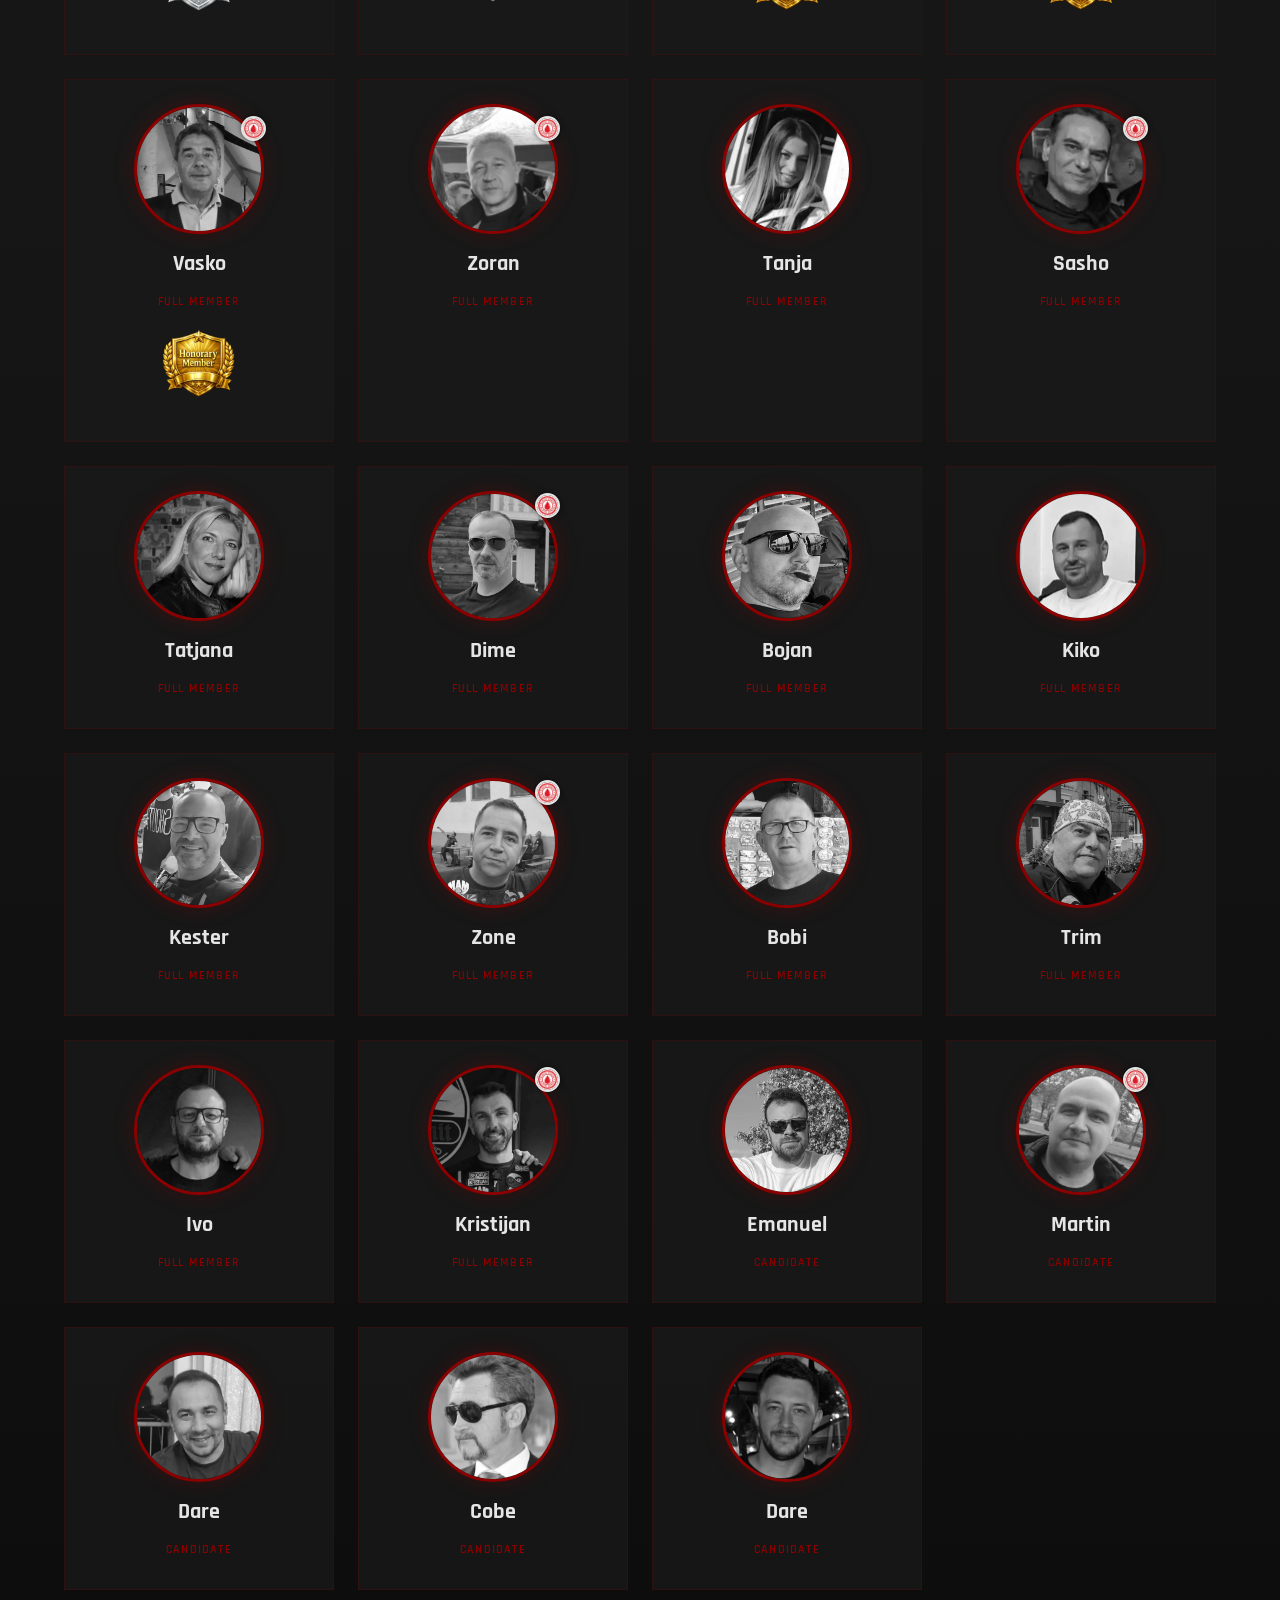
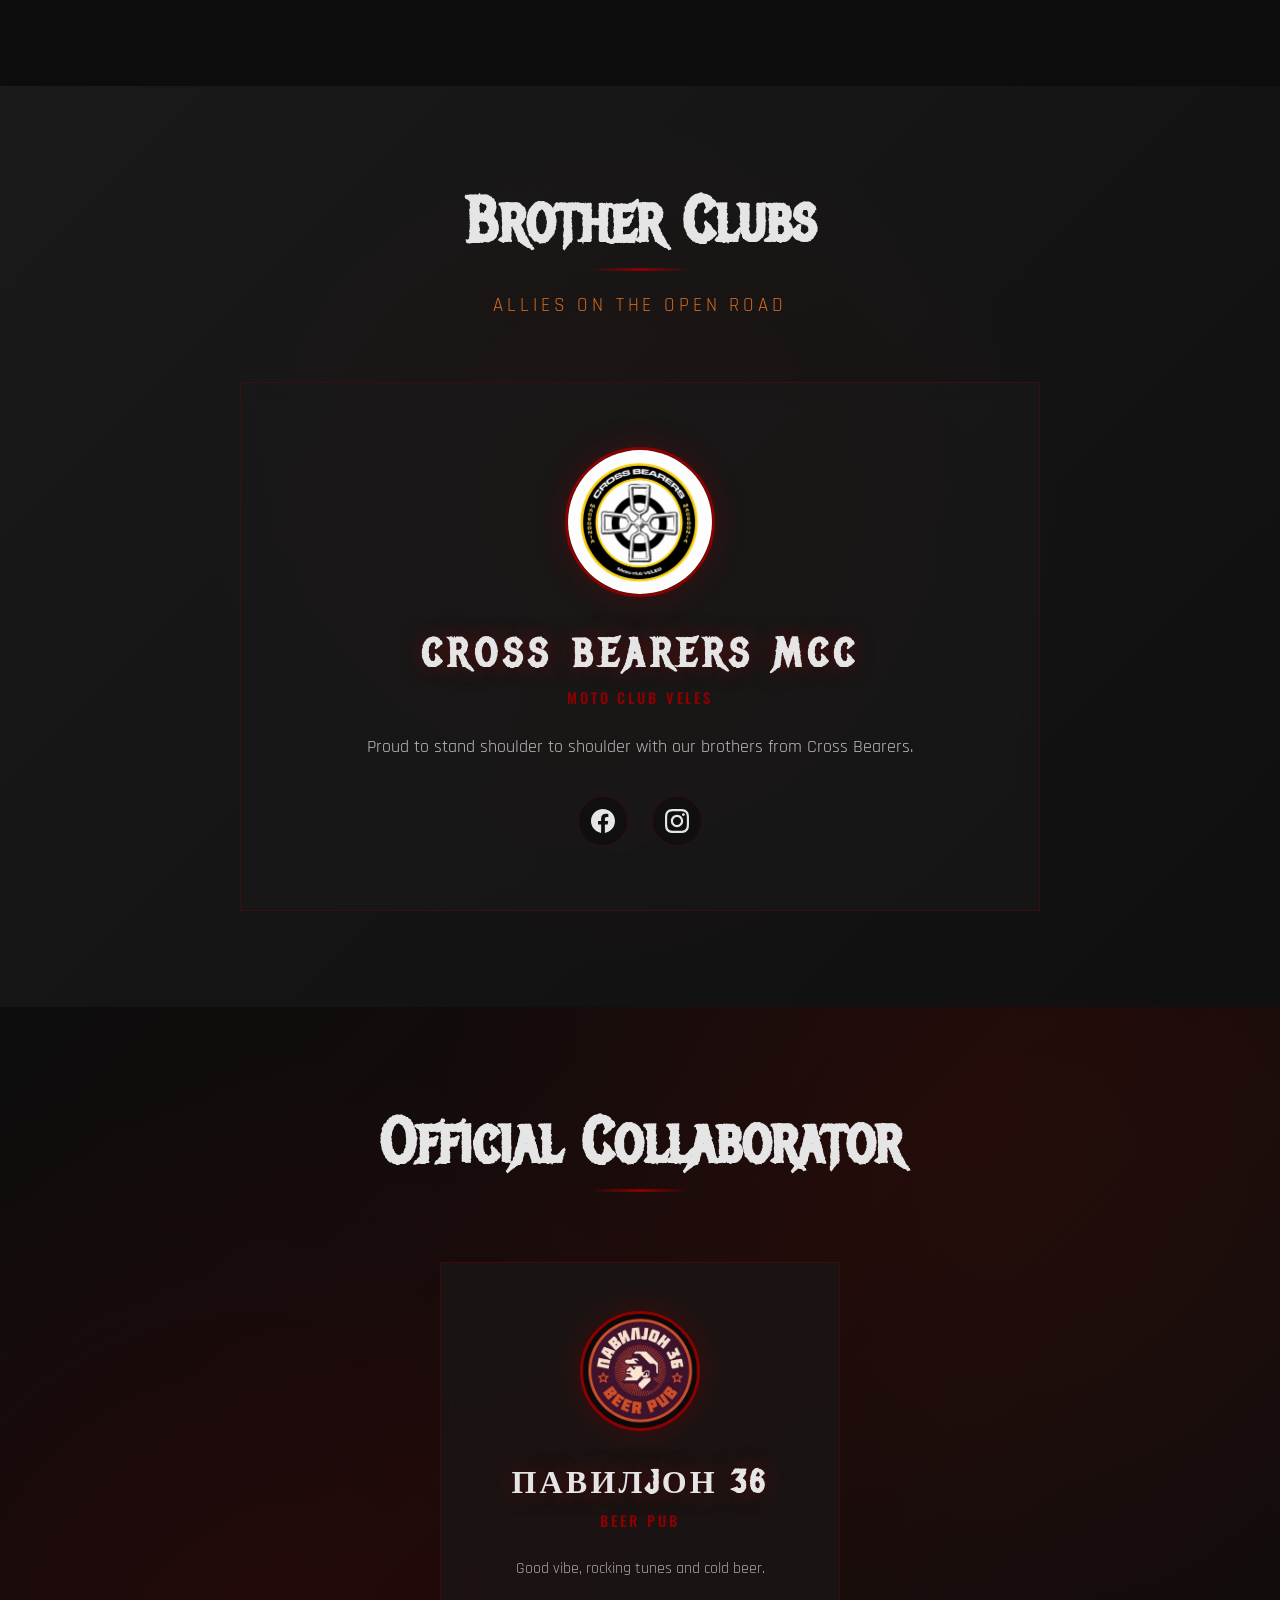
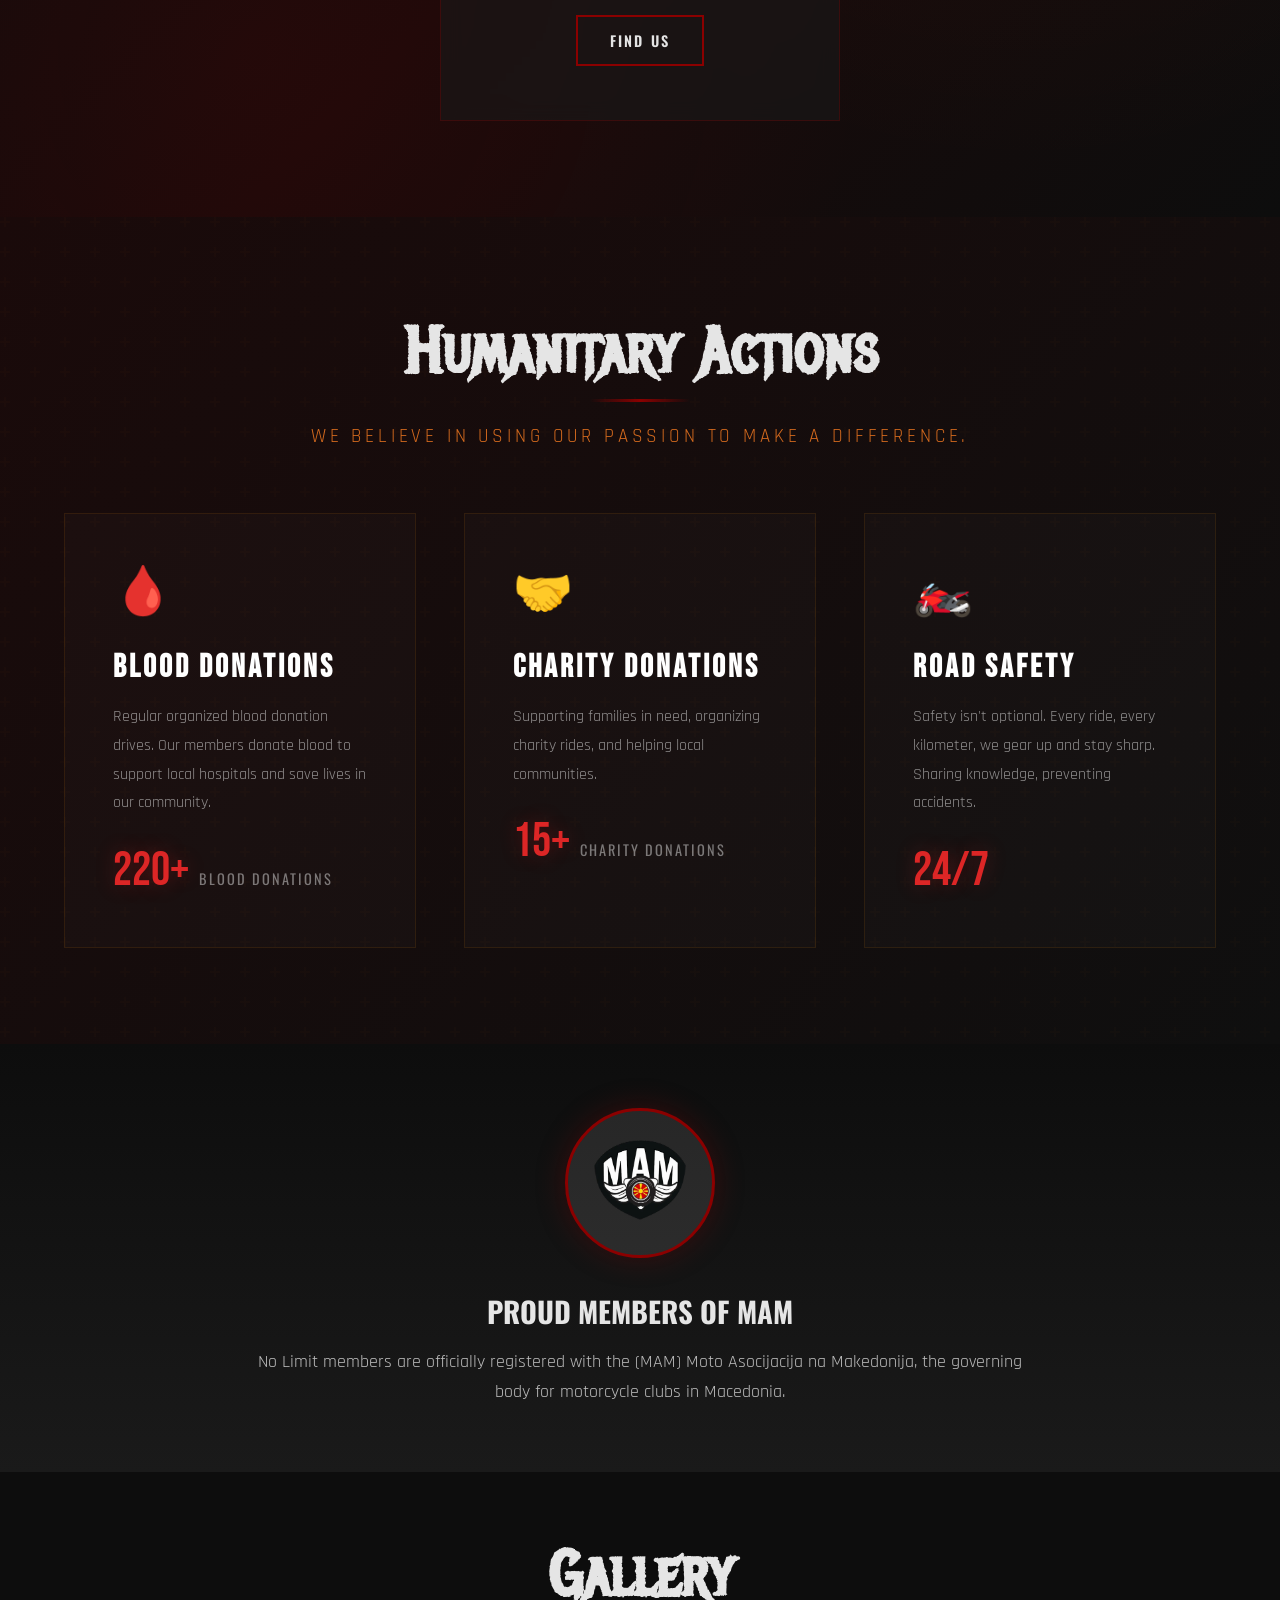
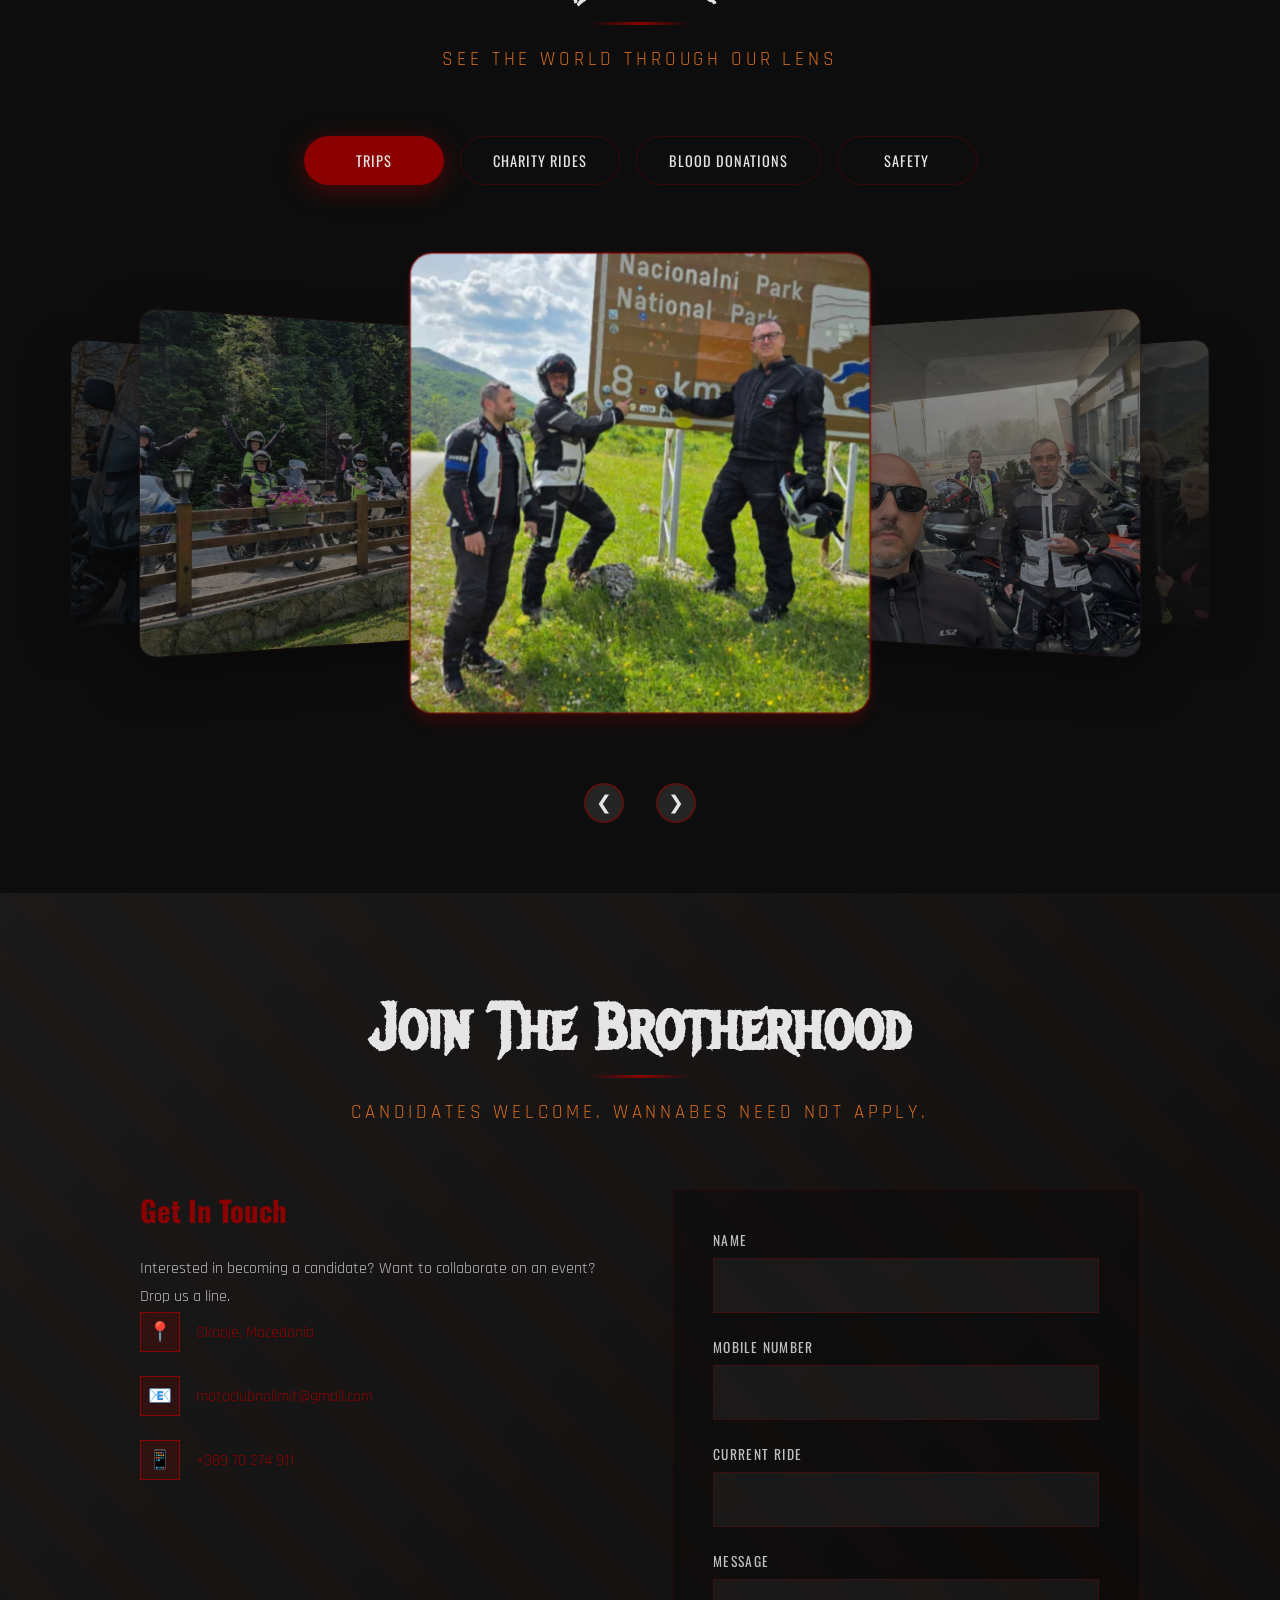
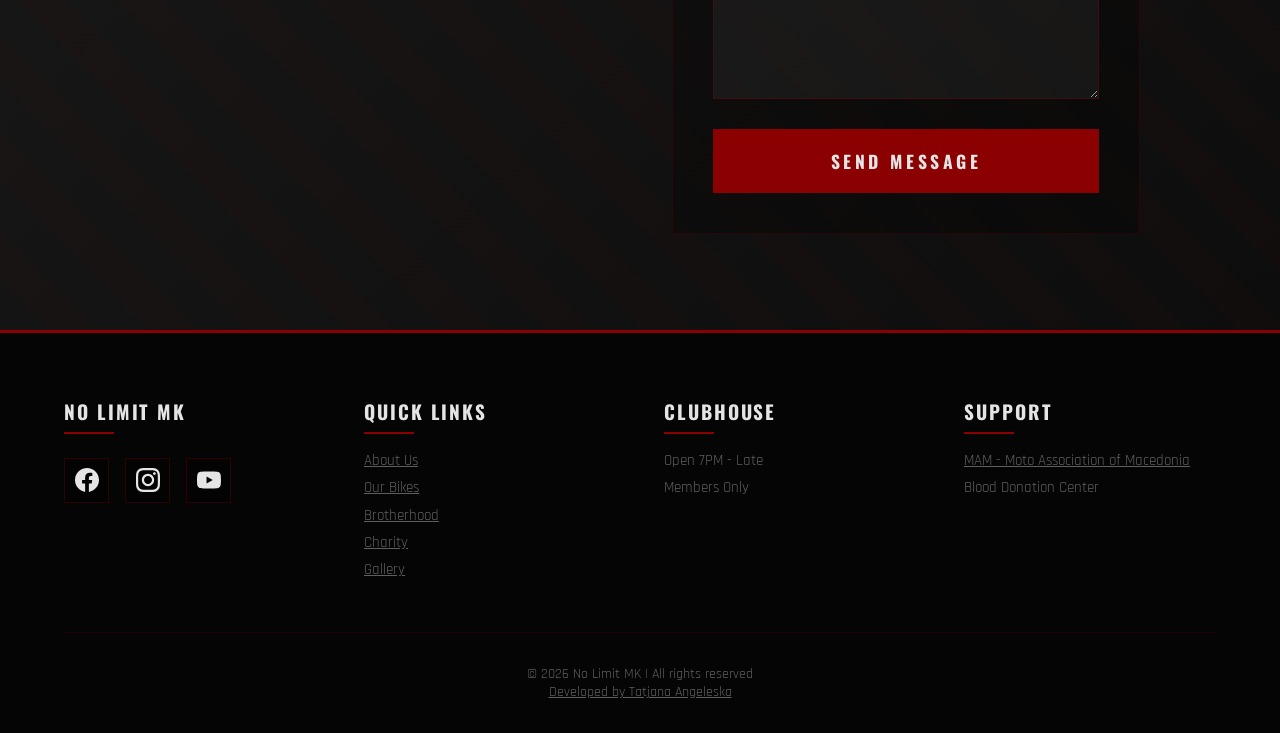
==== commit a2dcbf8a: "Update index.html" ====
--- a/index.html
+++ b/index.html
@@ -455,6 +455,15 @@
                 <p class="member-role" data-lang="mk">Кандидат</p>
             </div>
 
+
+            <div class="member-card fade-in">
+                <div class="member-avatar"><img src="members/цобе.webp" alt="Dare" loading="lazy" width="130" height="130"></div>
+                <span class="name" data-lang="en" class="active">Cobe</span>
+                <span class="name" data-lang="mk">Цобе</span>
+                <p class="member-role" data-lang="en" class="active">Candidate</p>
+                <p class="member-role" data-lang="mk">Кандидат</p>
+            </div>
+
          <div class="member-card fade-in">
                 <div class="member-avatar"><img src="members/даре3.webp" alt="Dare" loading="lazy" width="130" height="130"></div>
                 <span class="name" data-lang="en" class="active">Dare</span>
@@ -463,14 +472,6 @@
                 <p class="member-role" data-lang="mk">Кандидат</p>
             </div>
 
-            <div class="member-card fade-in">
-                <div class="member-avatar"><img src="members/цобе.webp" alt="Dare" loading="lazy" width="130" height="130"></div>
-                <span class="name" data-lang="en" class="active">Cobe</span>
-                <span class="name" data-lang="mk">Цобе</span>
-                <p class="member-role" data-lang="en" class="active">Candidate</p>
-                <p class="member-role" data-lang="mk">Кандидат</p>
-            </div>
-   
         </div>
     </section>
 
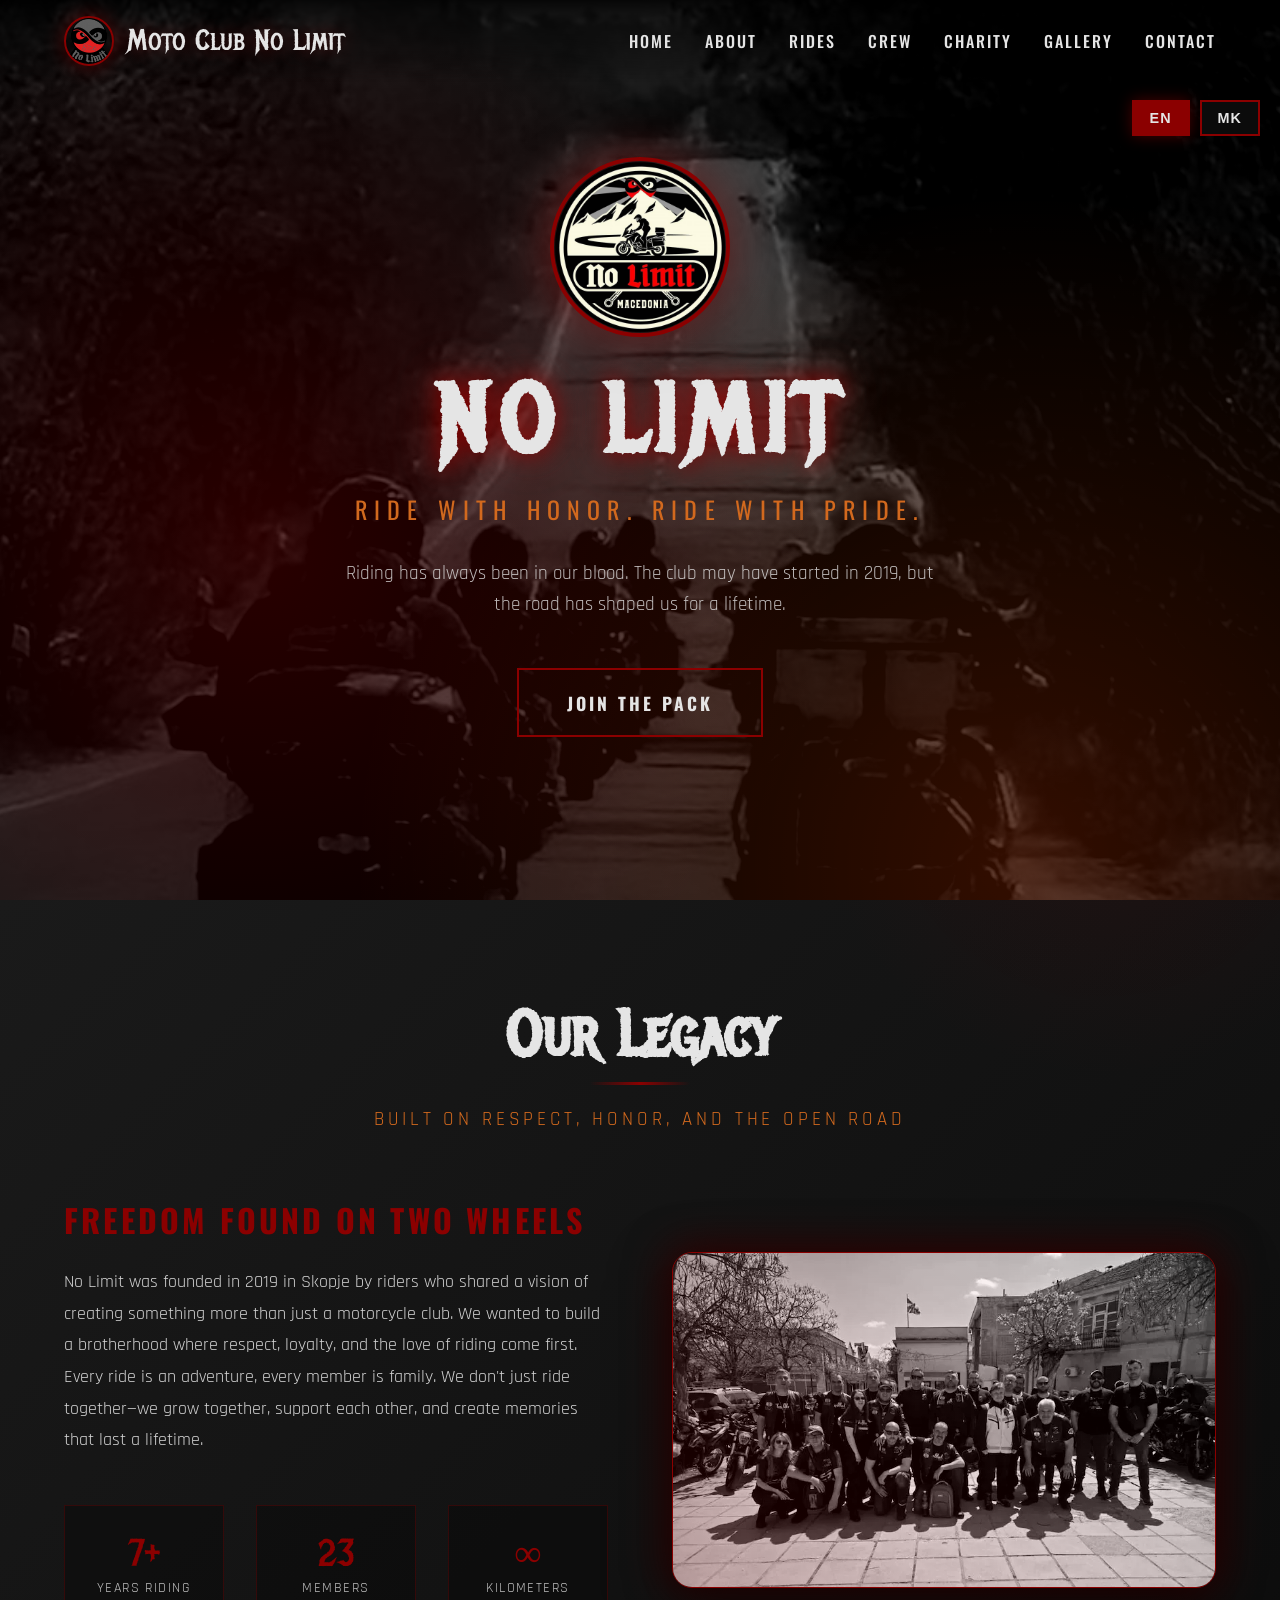
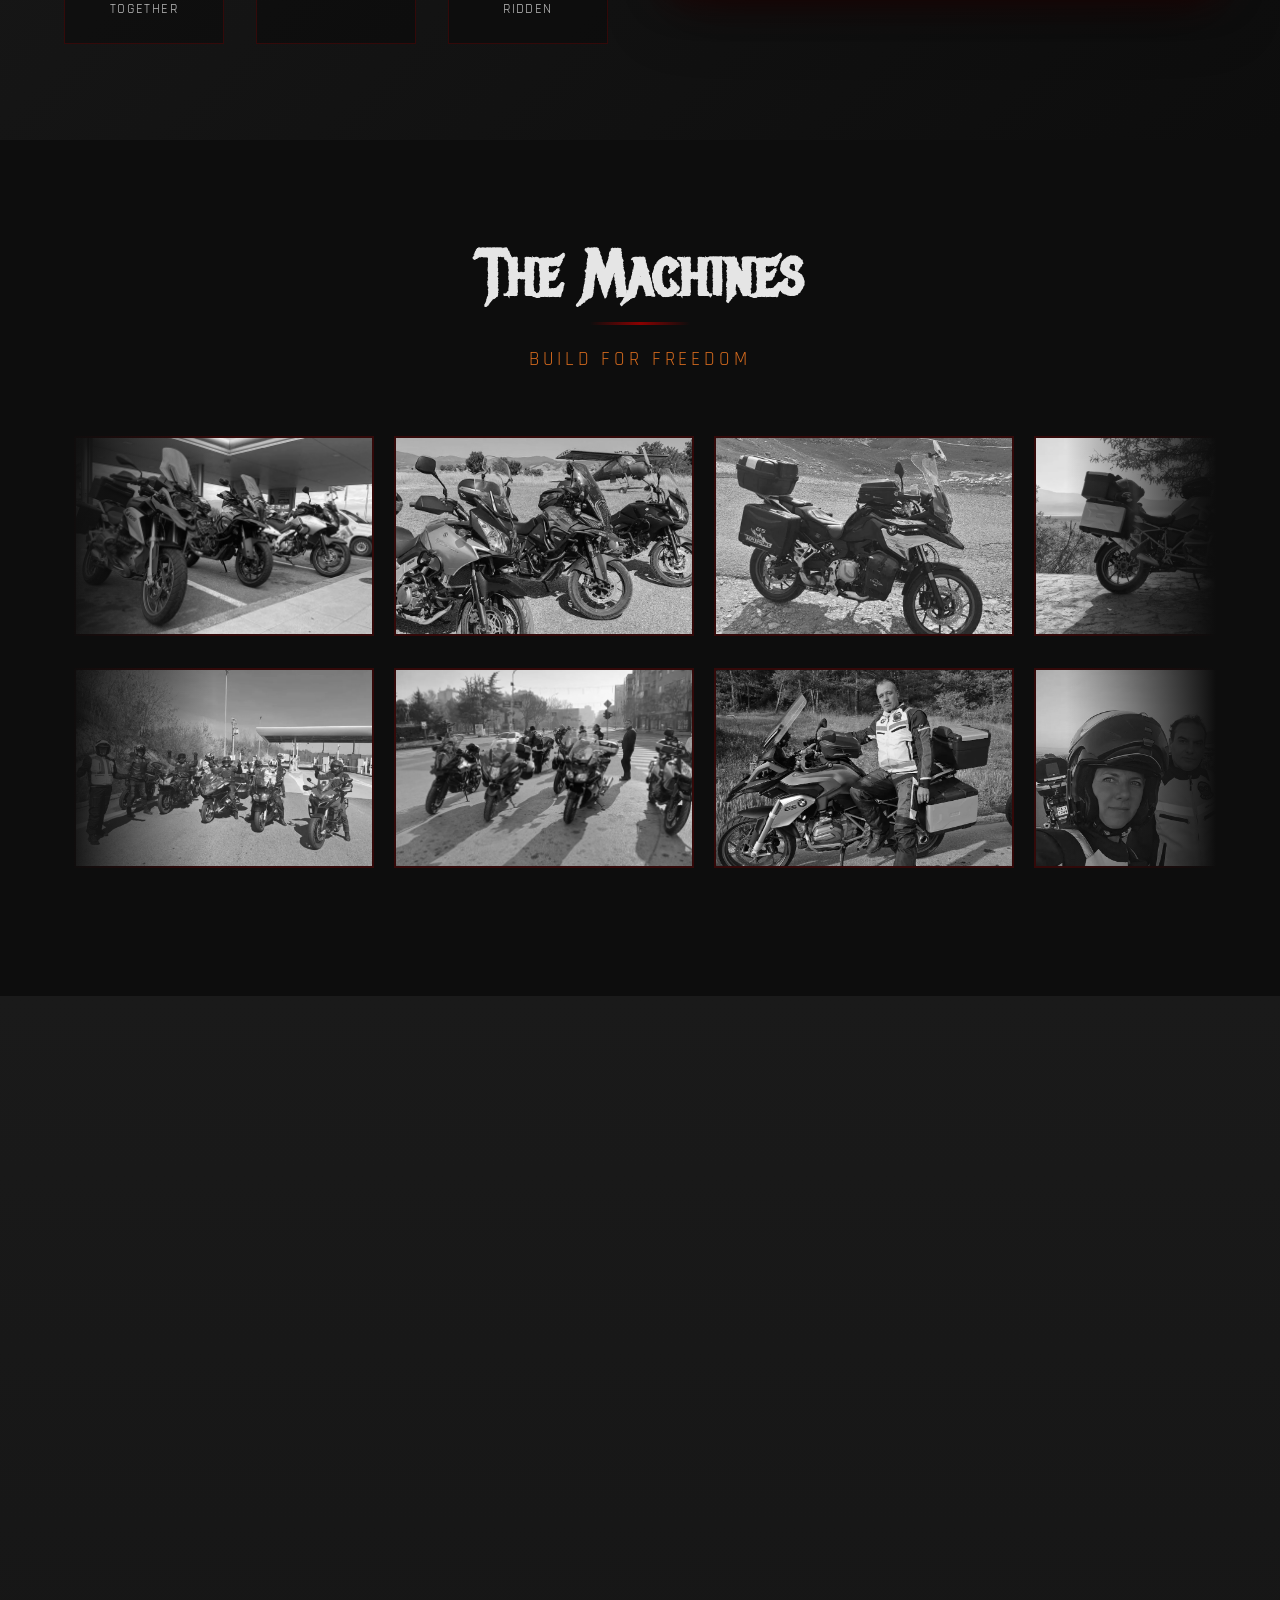
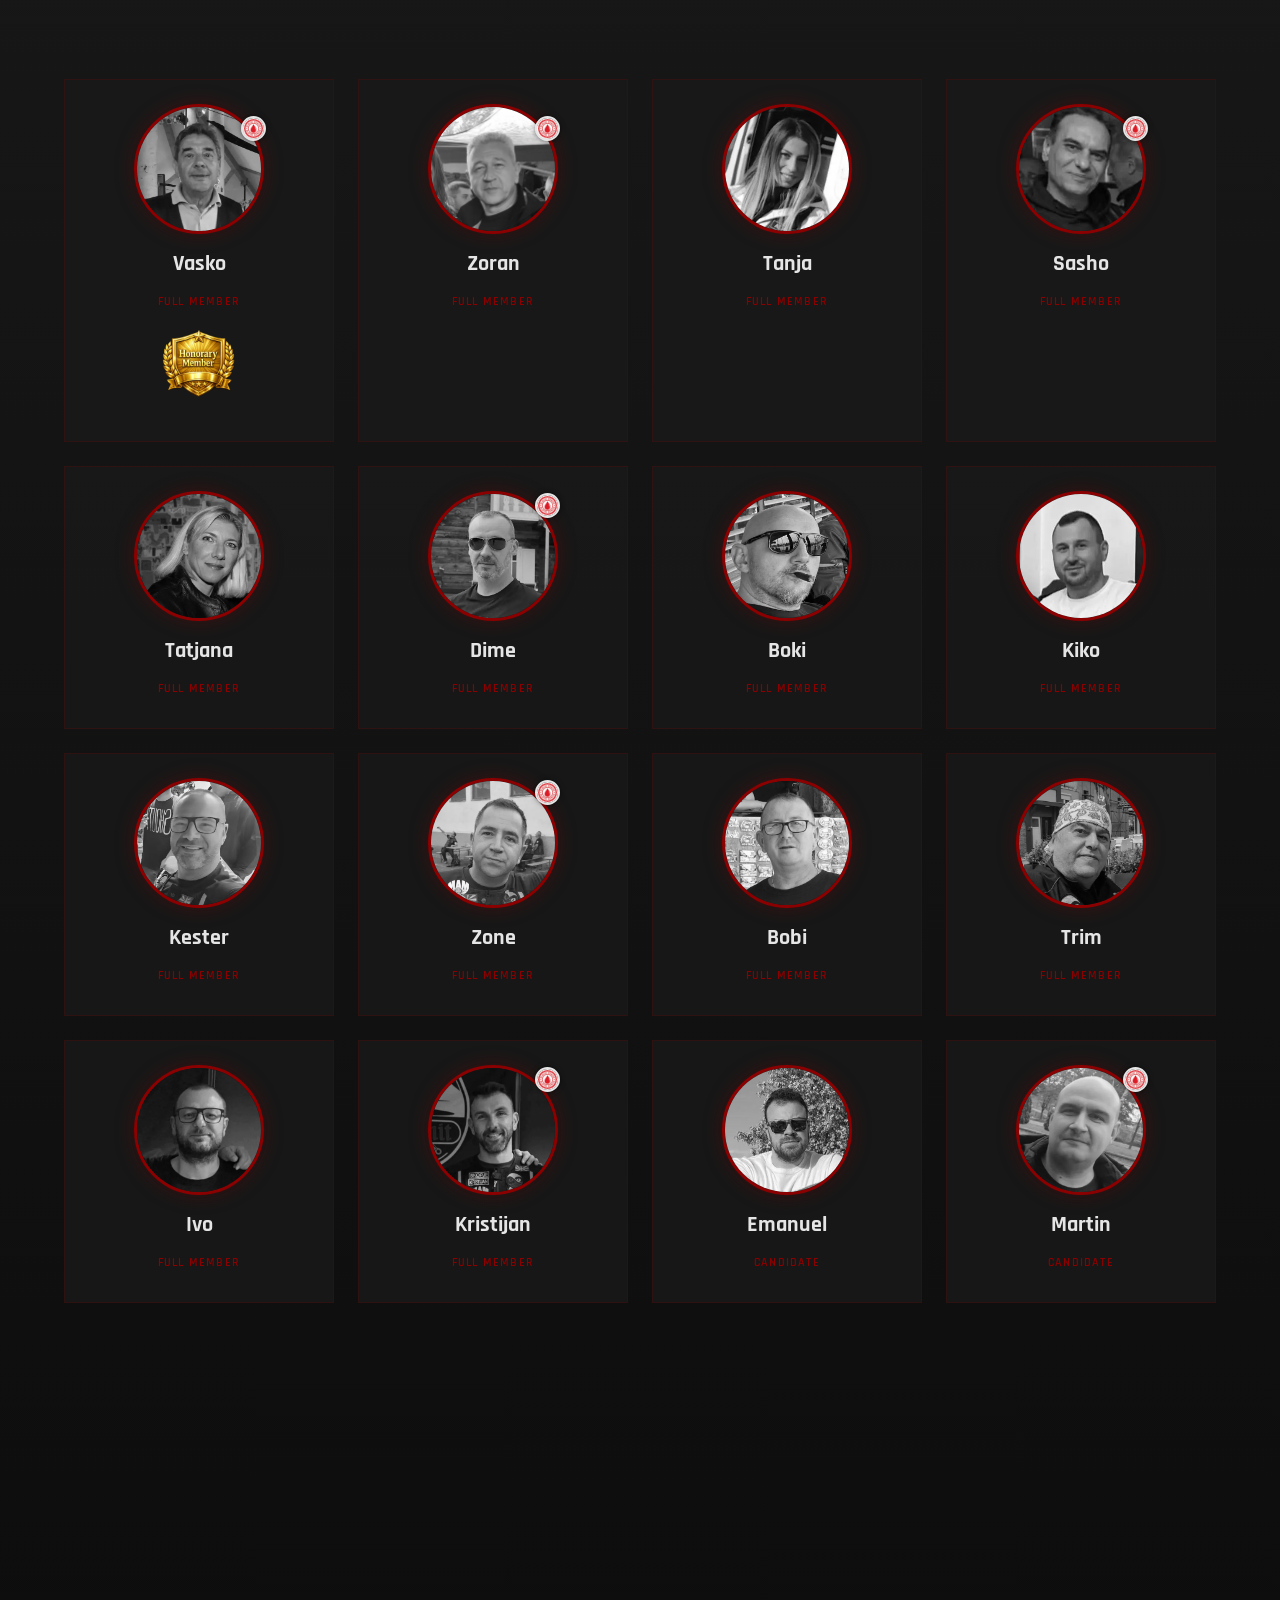
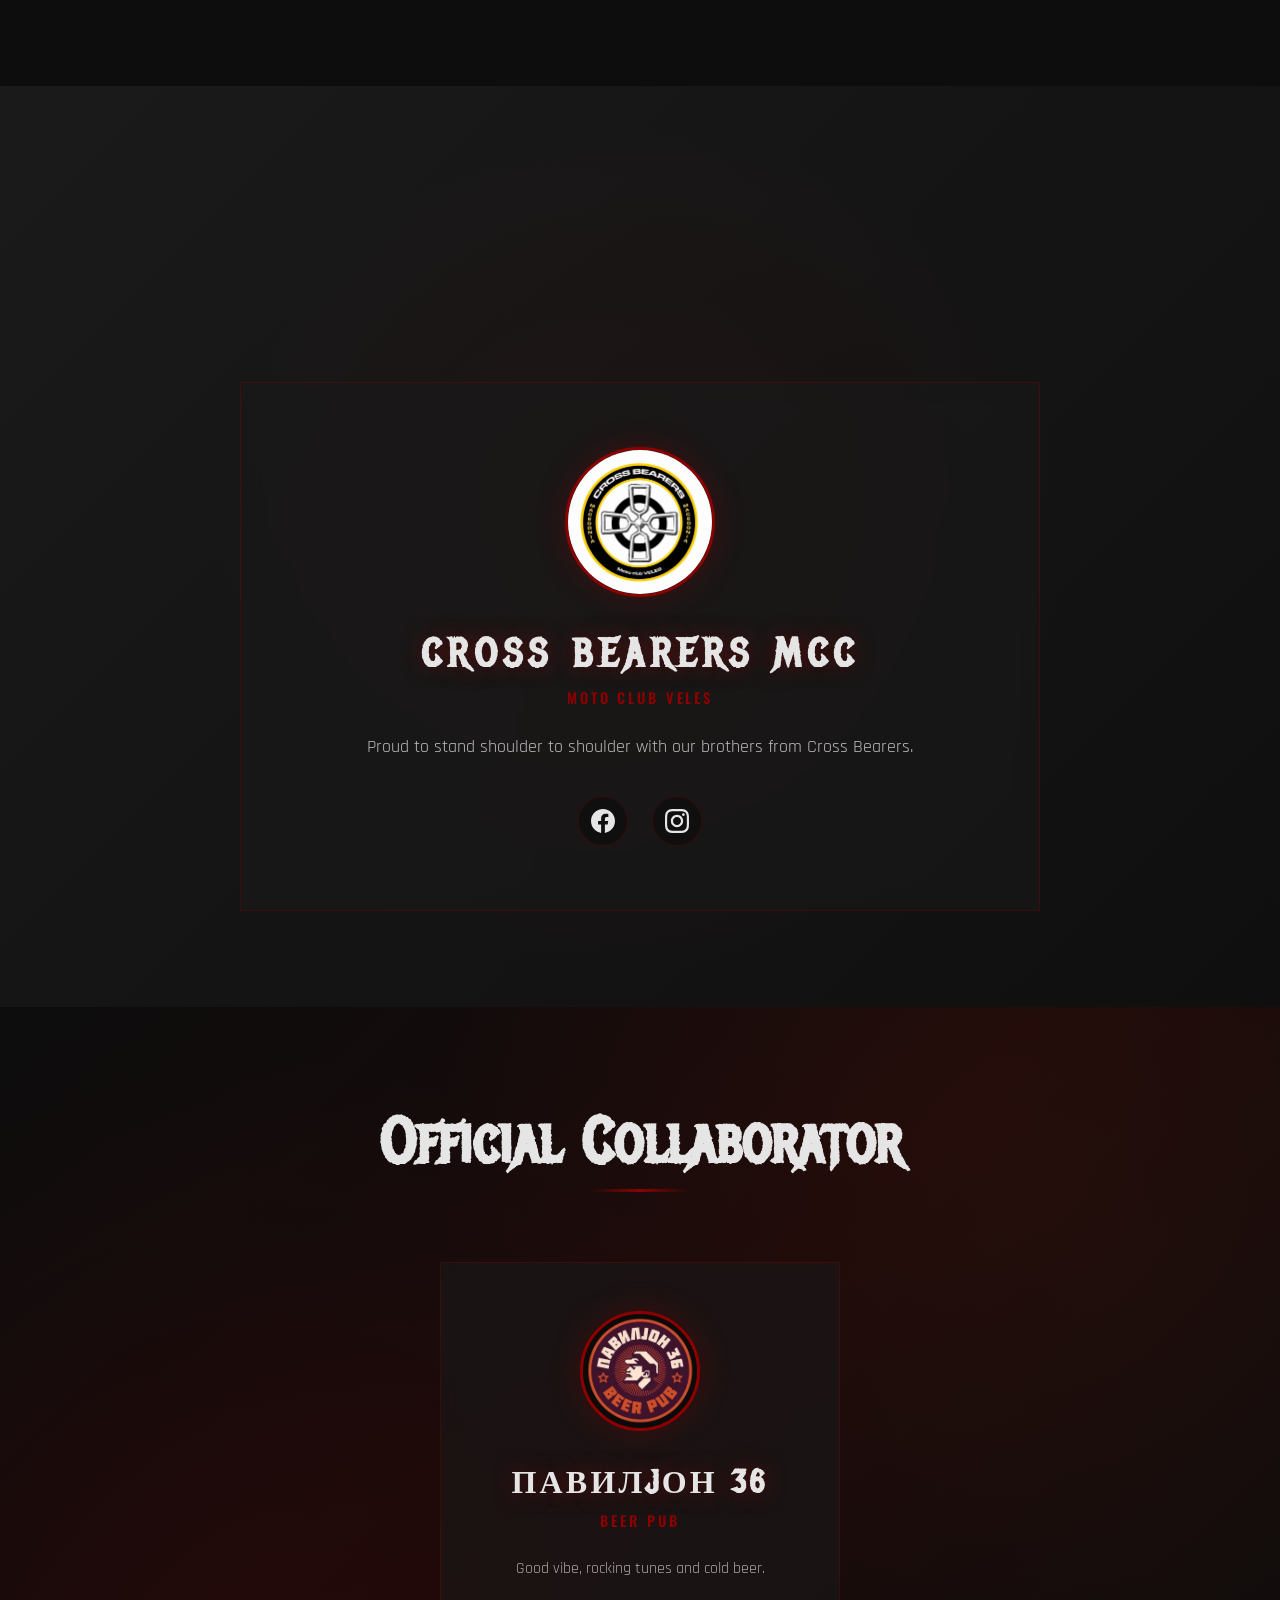
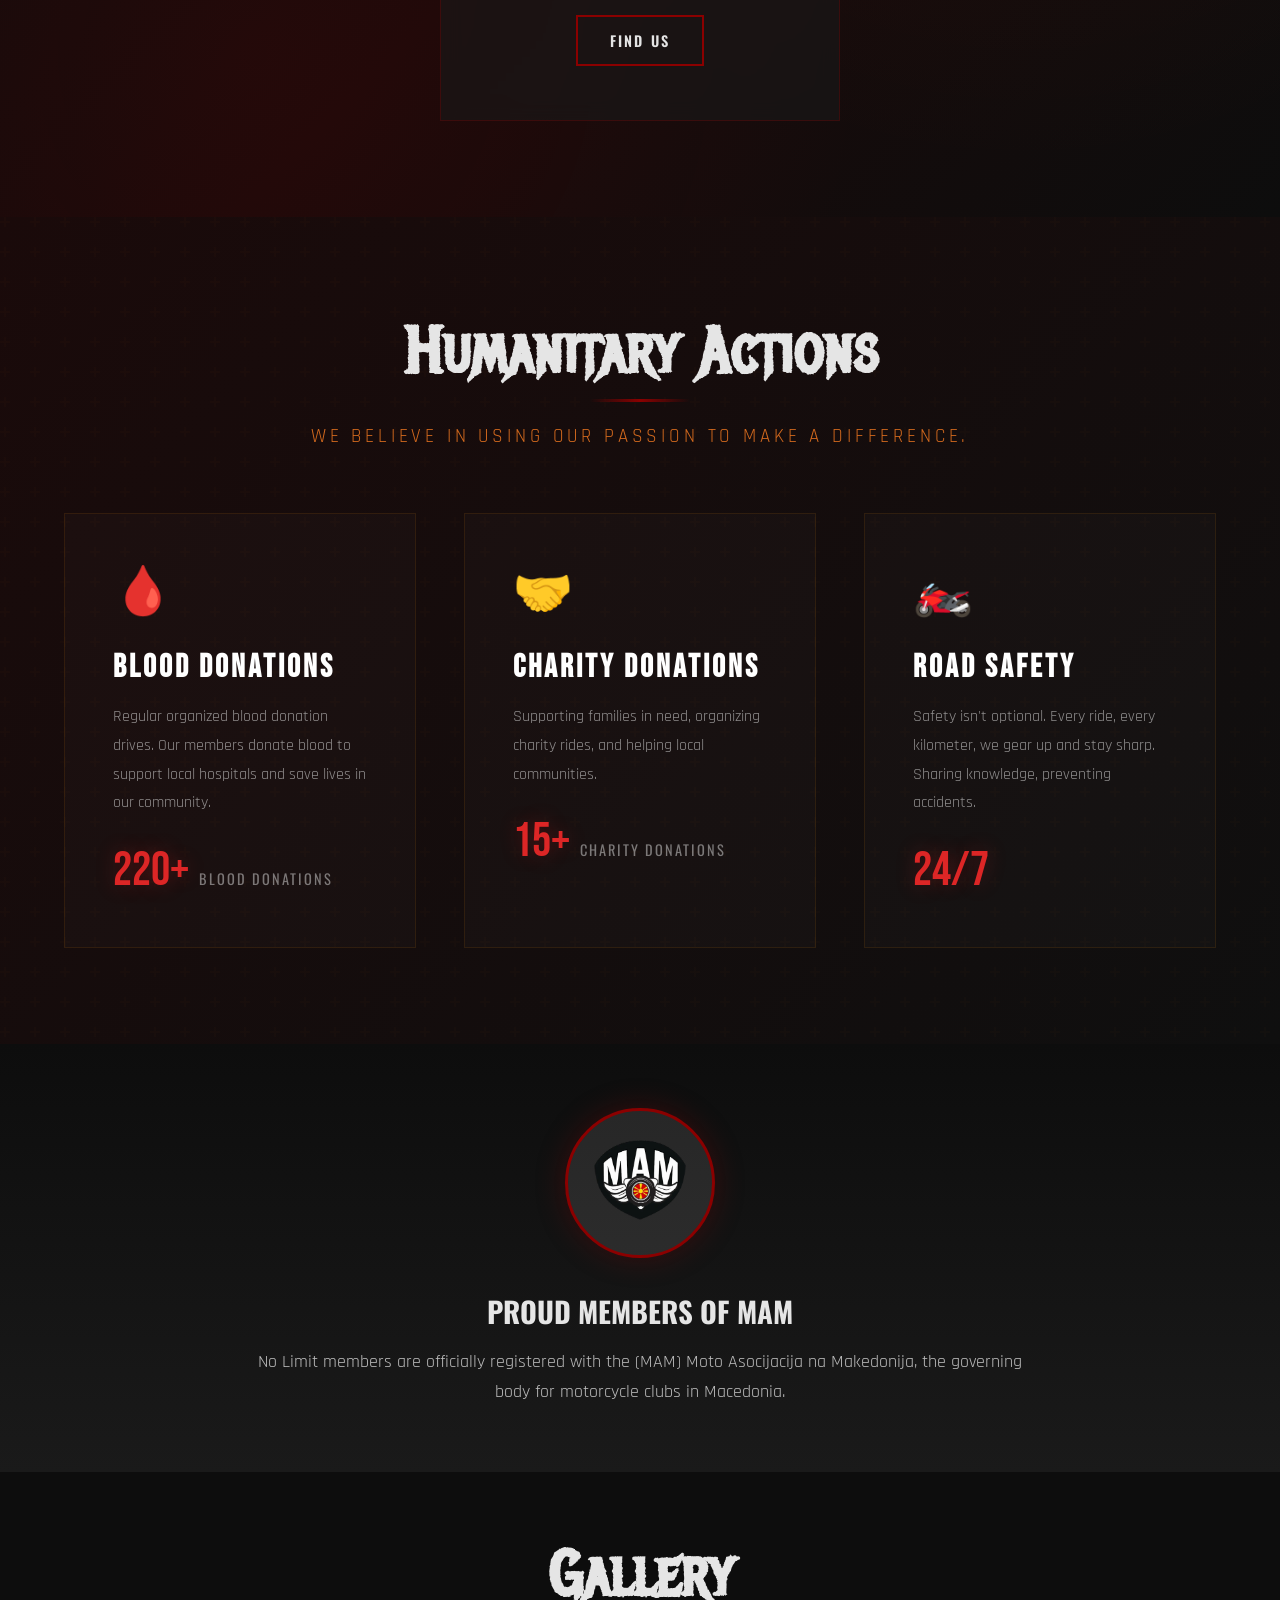
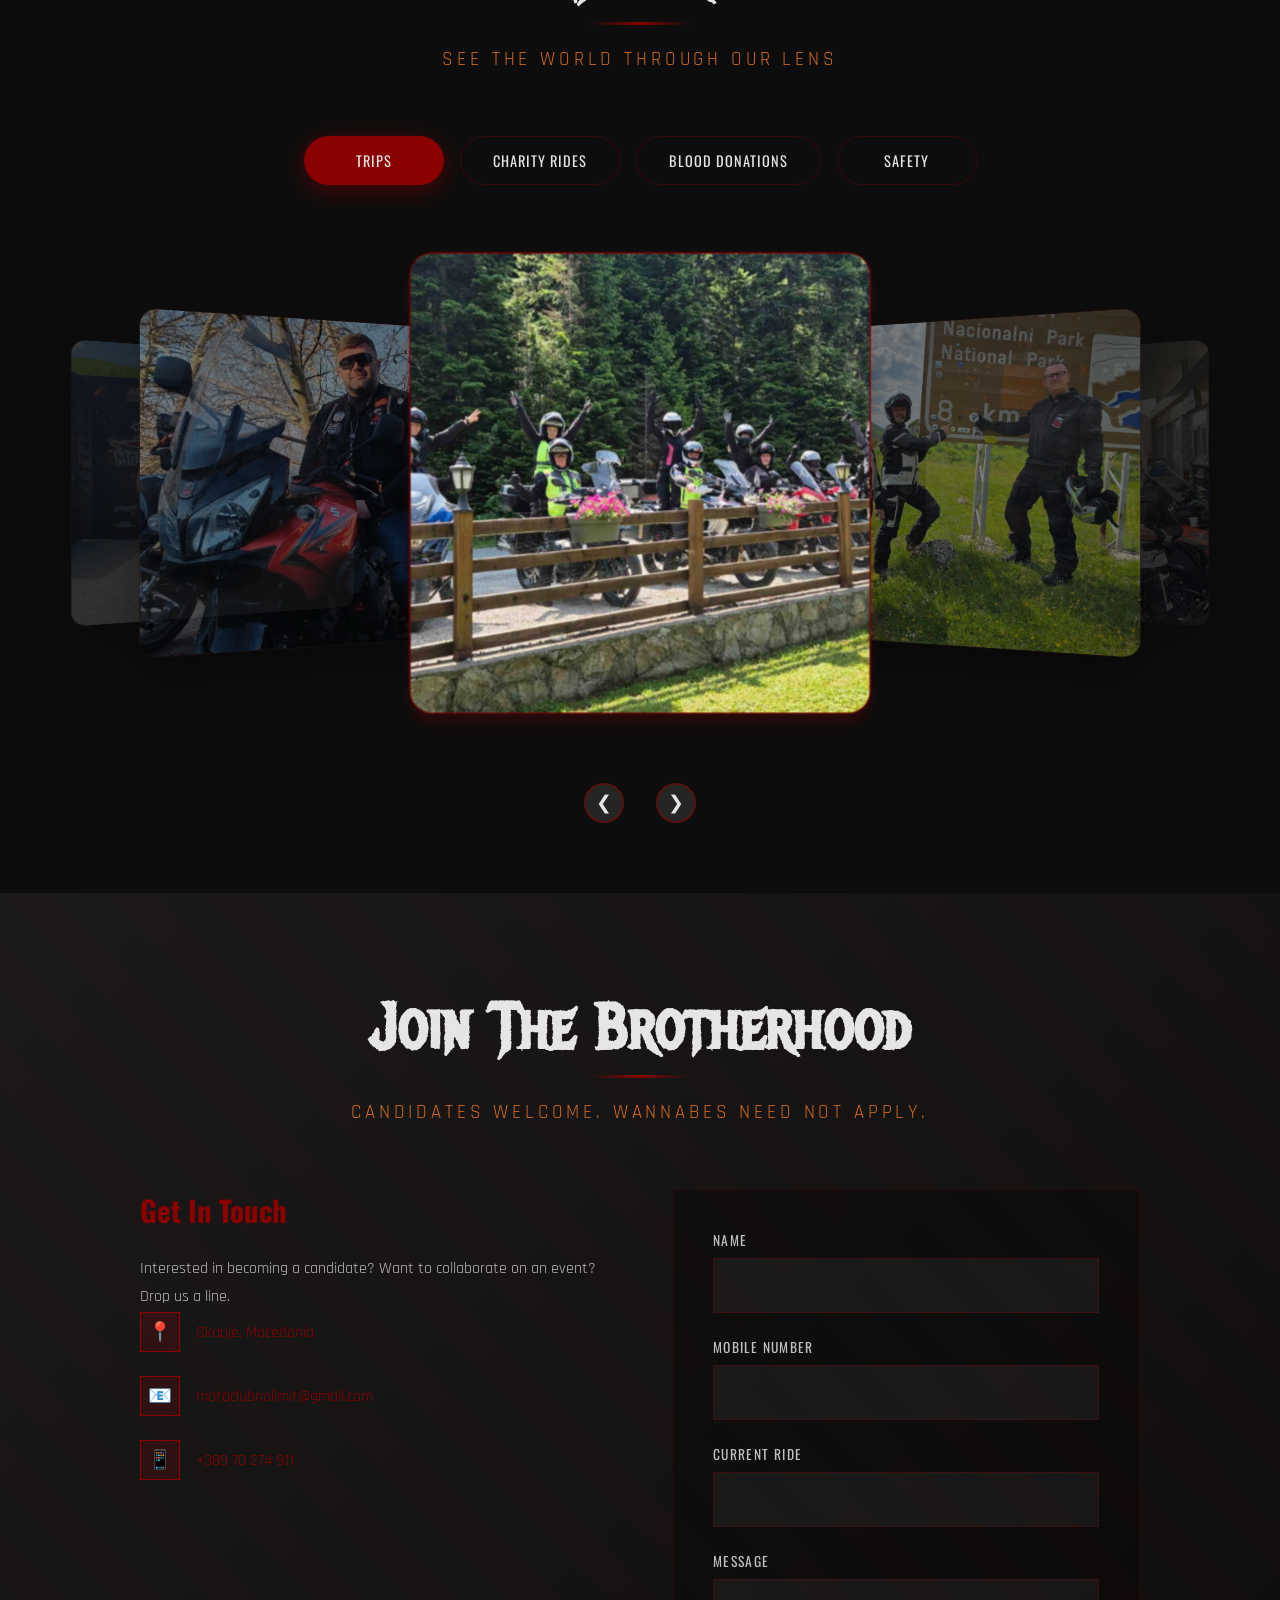
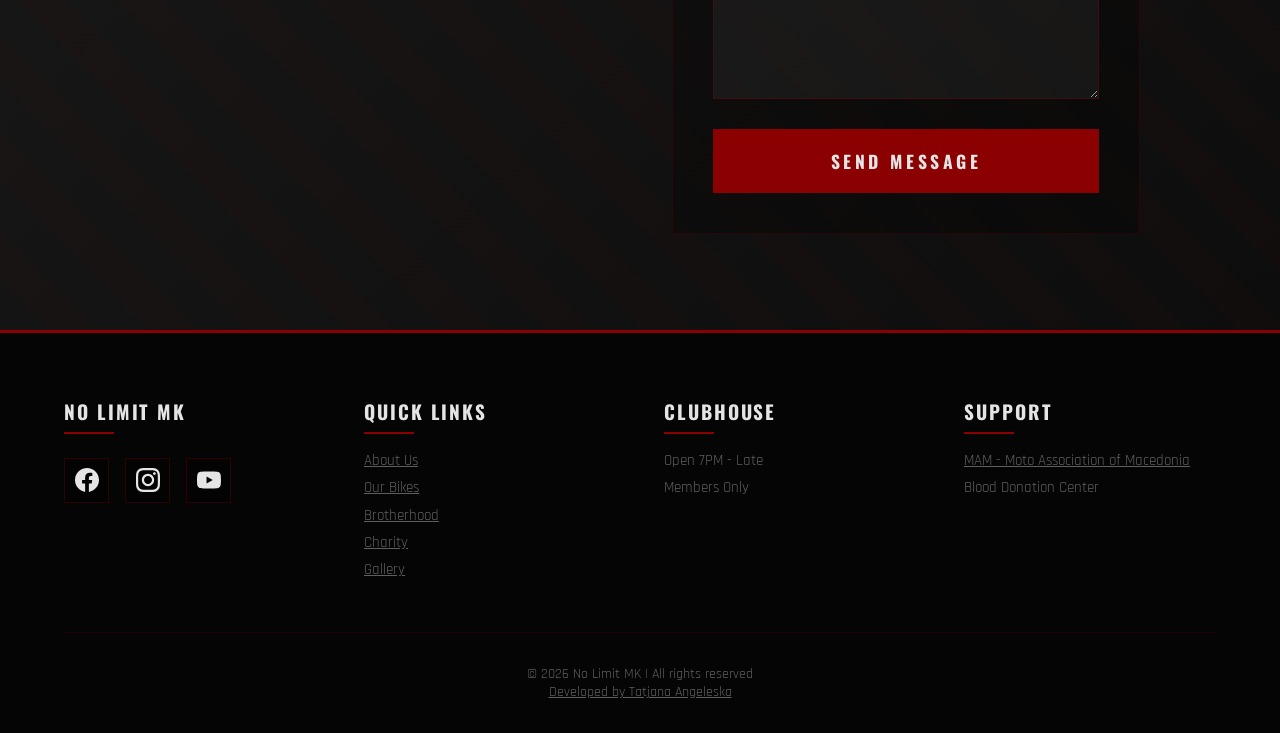
==== commit d17c666a: "Update index.html" ====
--- a/index.html
+++ b/index.html
@@ -366,8 +366,8 @@
 
             <div class="member-card fade-in">
                 <div class="member-avatar"><img src="members/bojan.webp" alt="Bojan" loading="lazy" width="130" height="130"></div>
-                <span class="name" data-lang="en" class="active">Bojan</span>
-                <span class="name" data-lang="mk">Бојан</span>
+                <span class="name" data-lang="en" class="active">Boki</span>
+                <span class="name" data-lang="mk">Боки</span>
                 <p class="member-role" data-lang="en" class="active">Full Member</p>
                 <p class="member-role" data-lang="mk">Полноправен Член</p>
             </div>
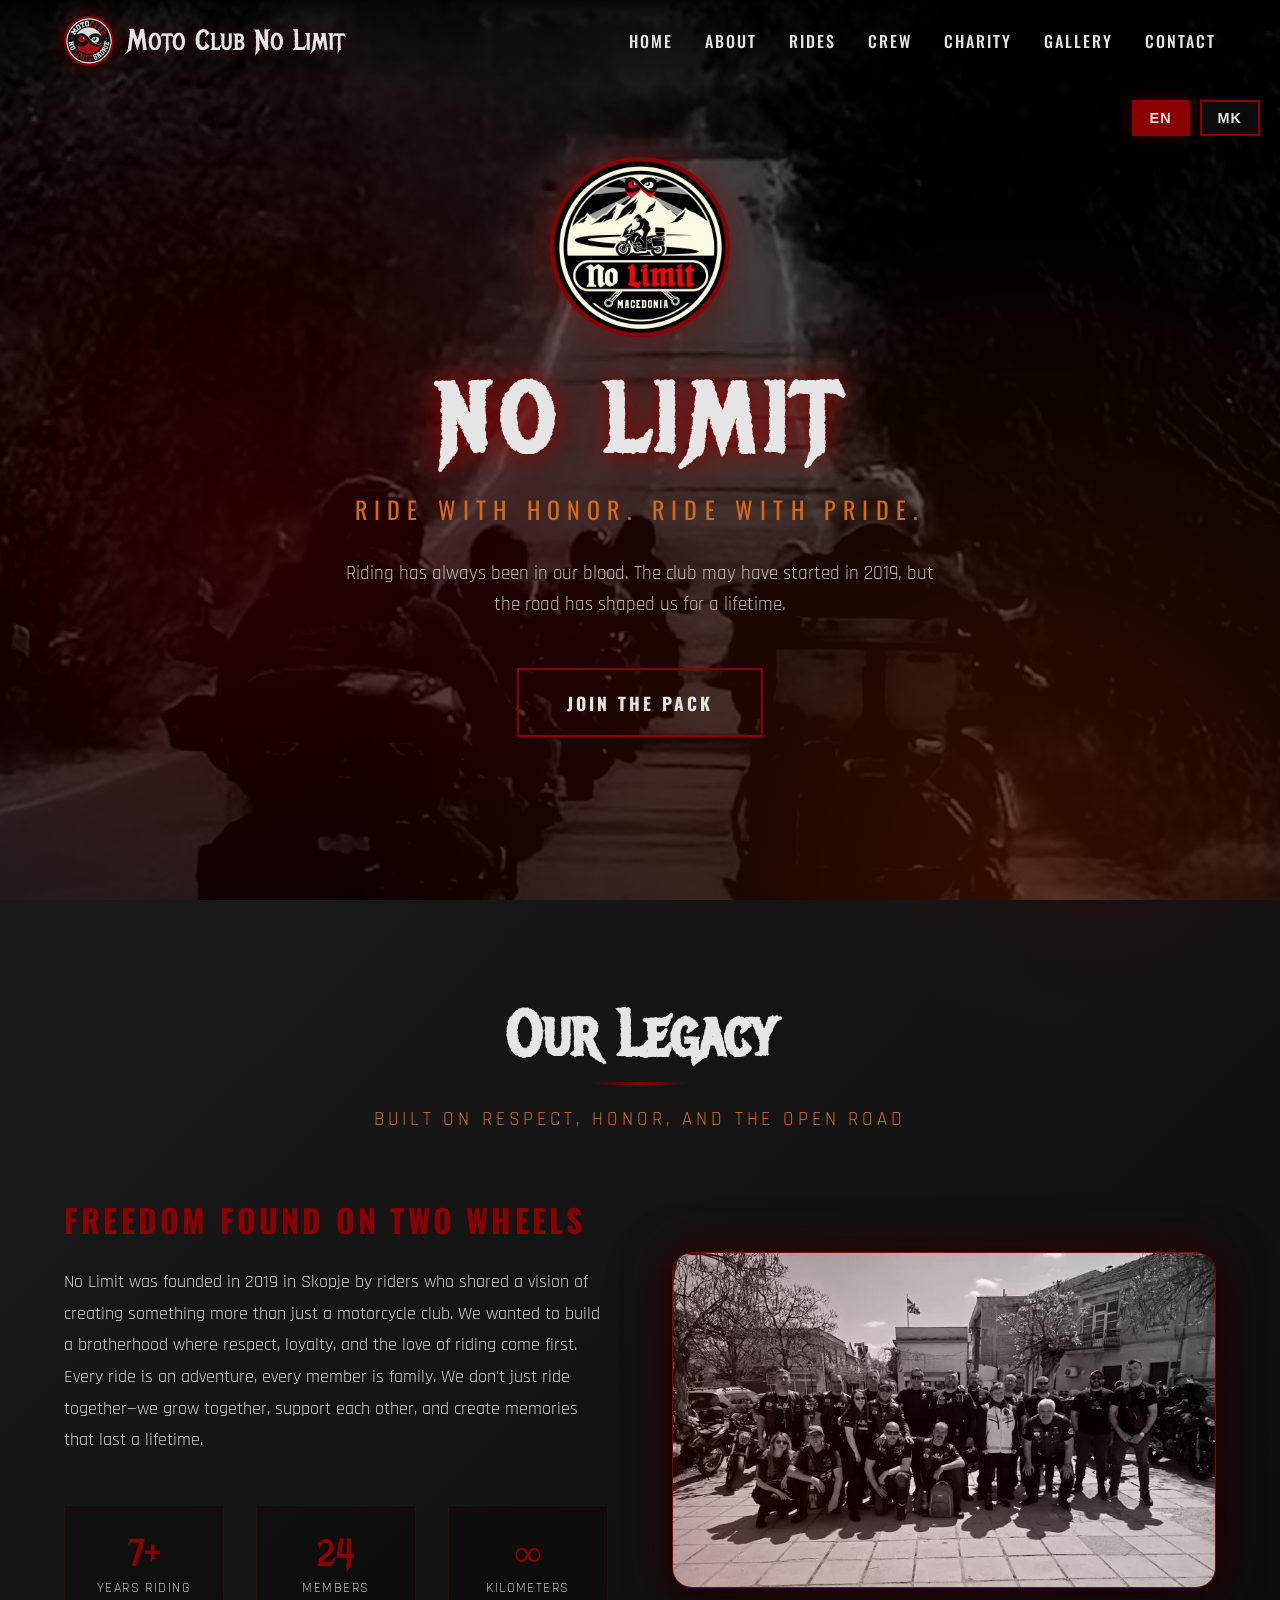
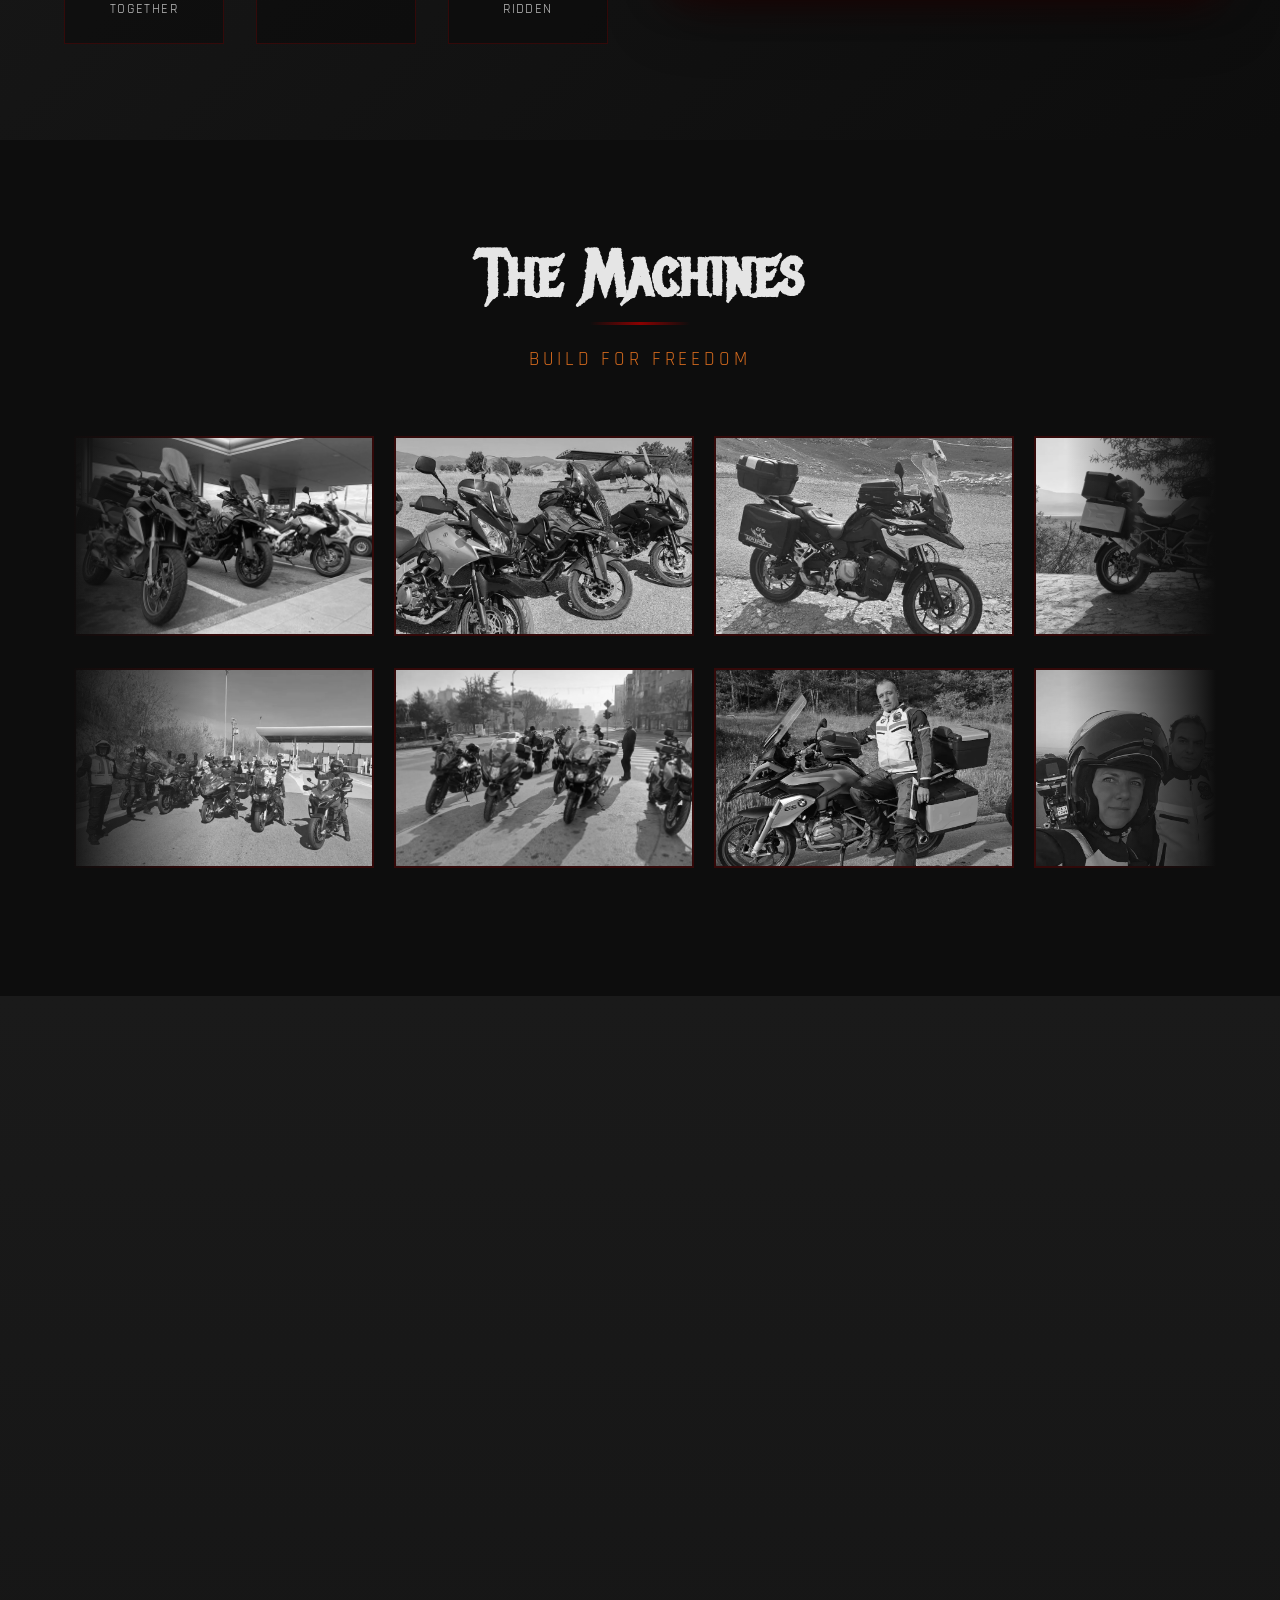
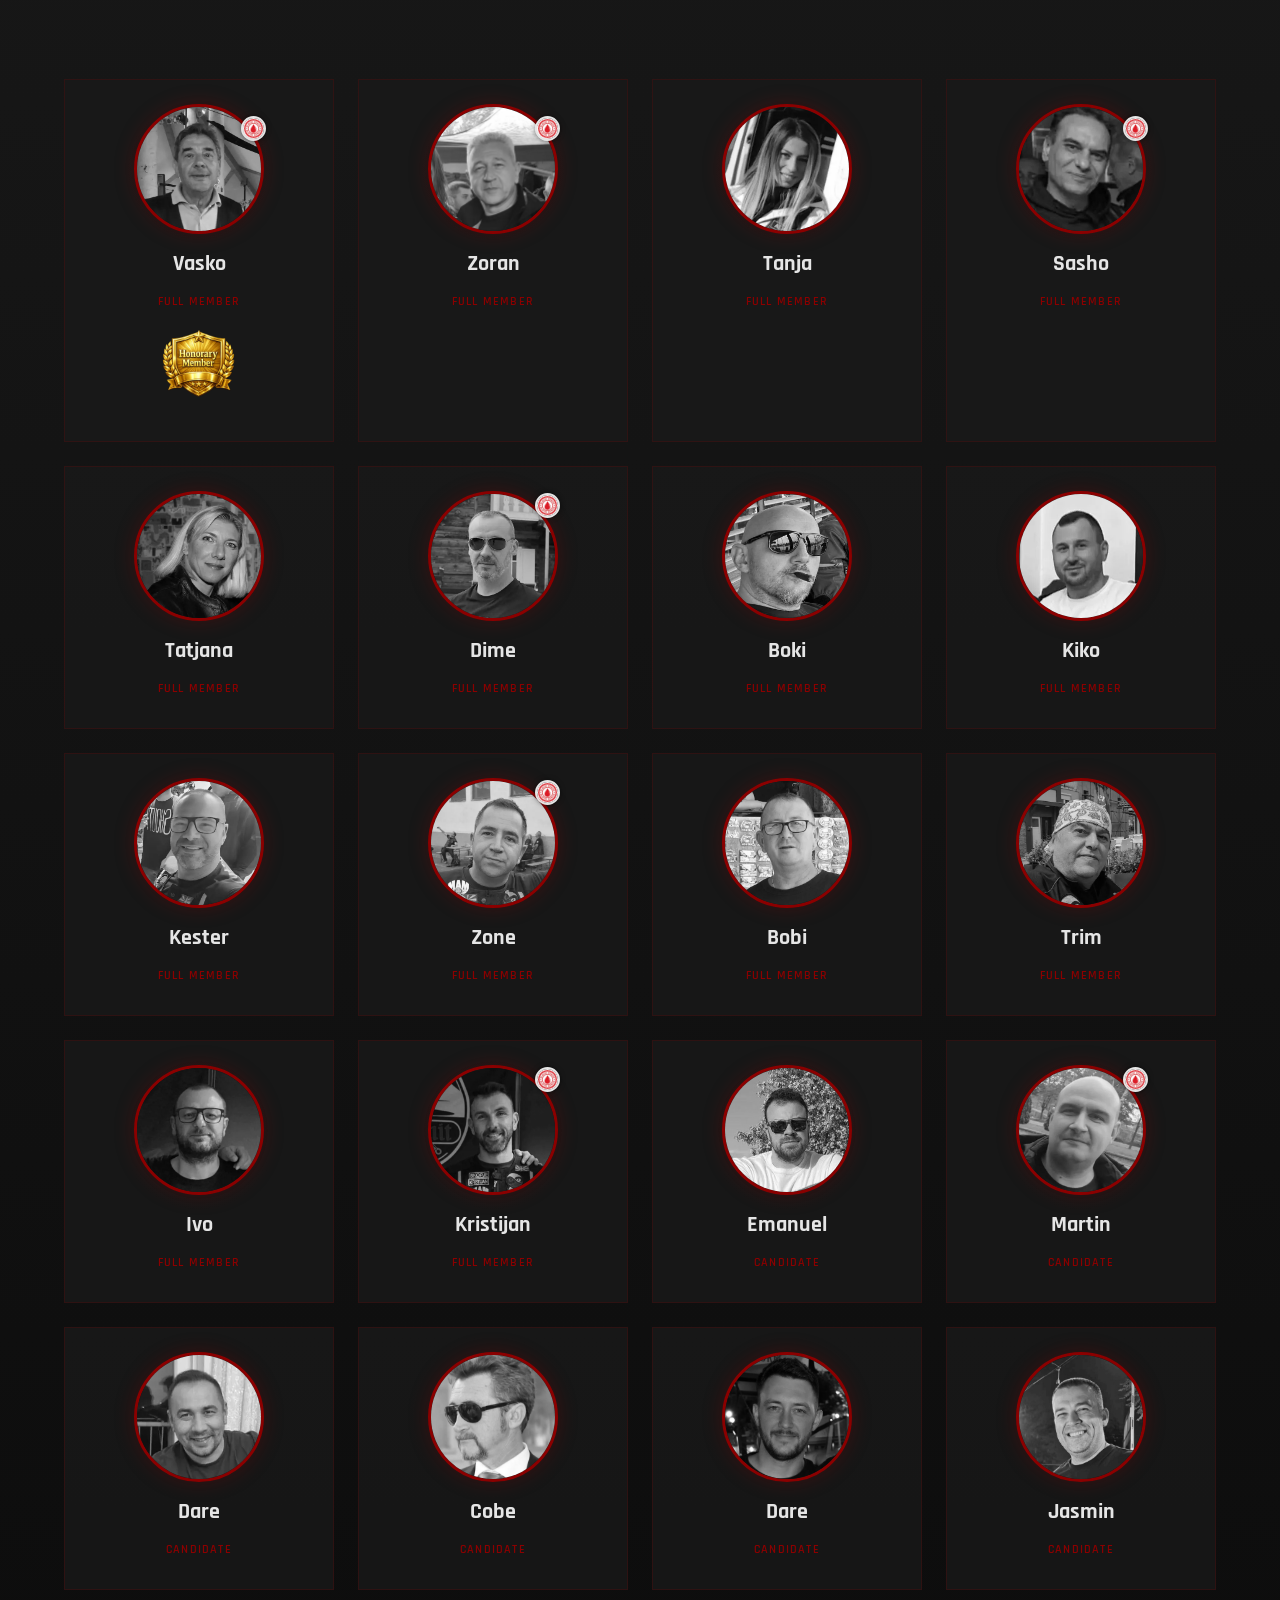
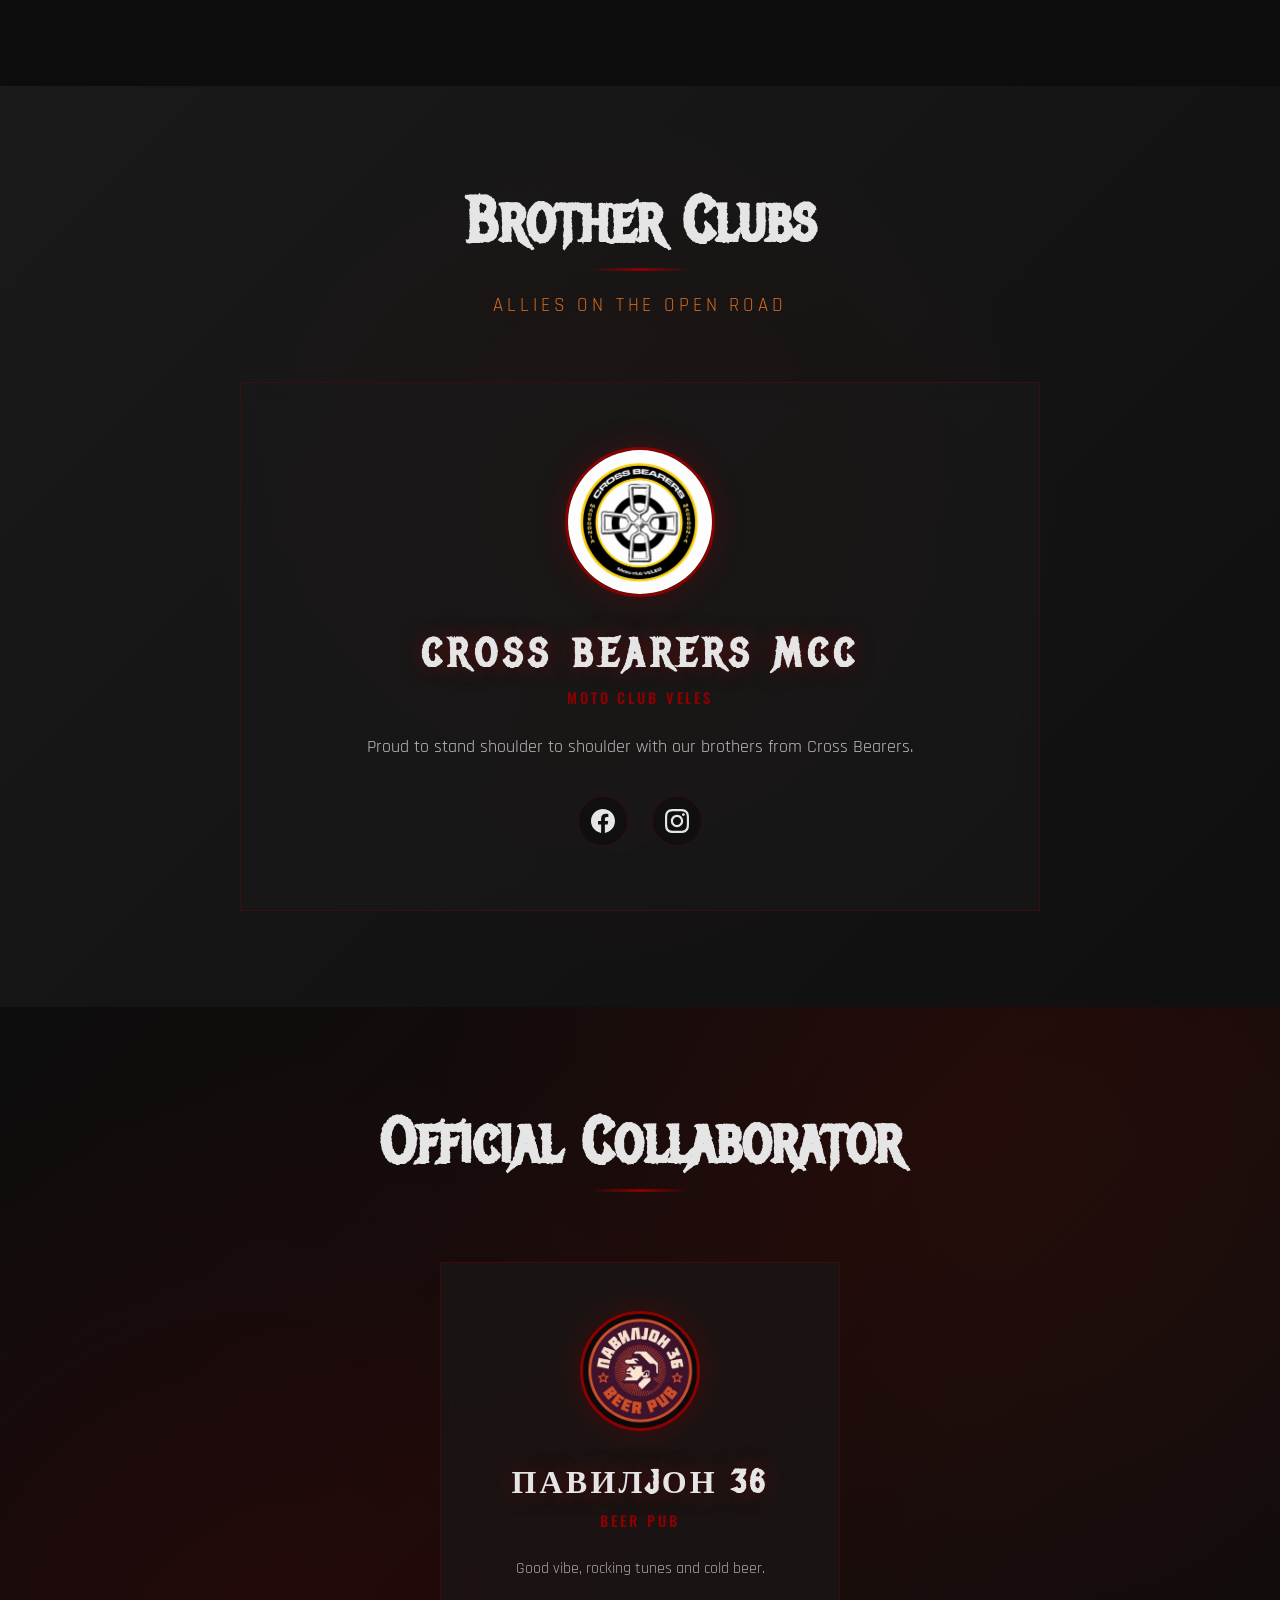
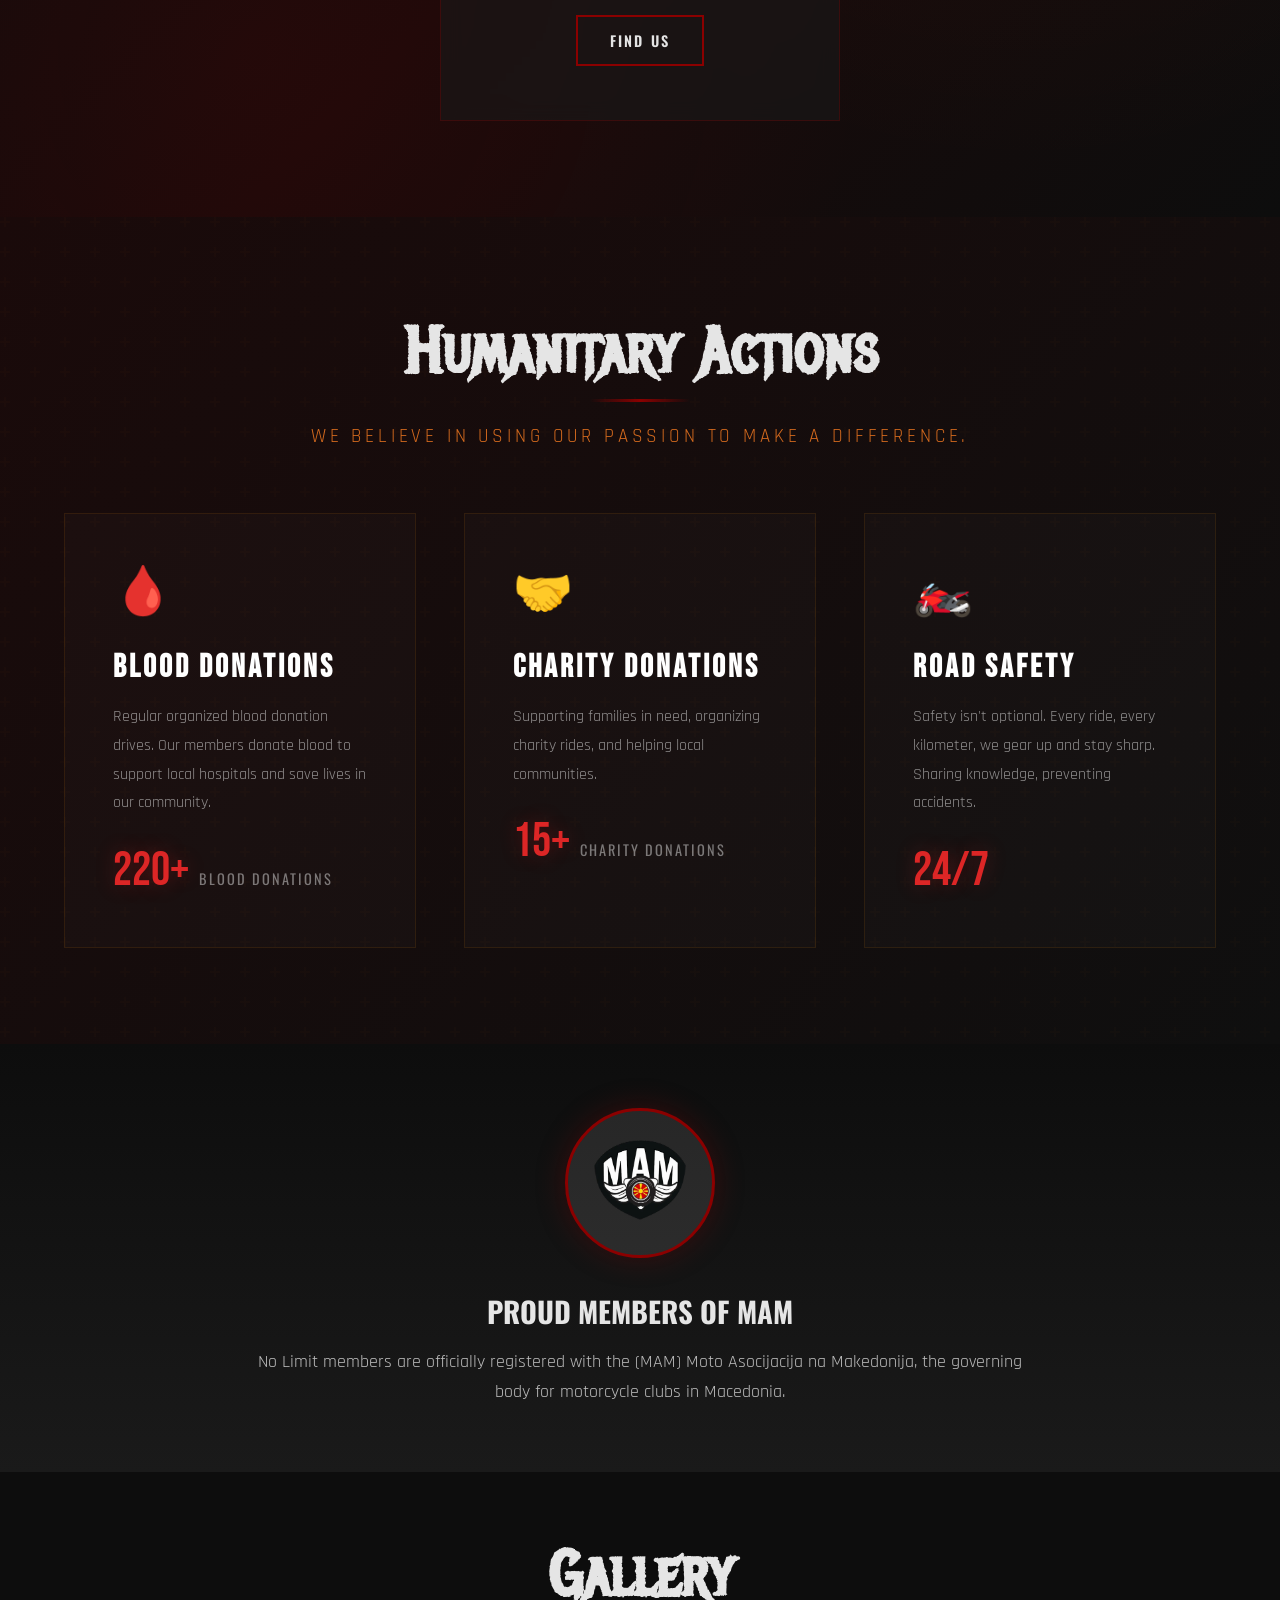
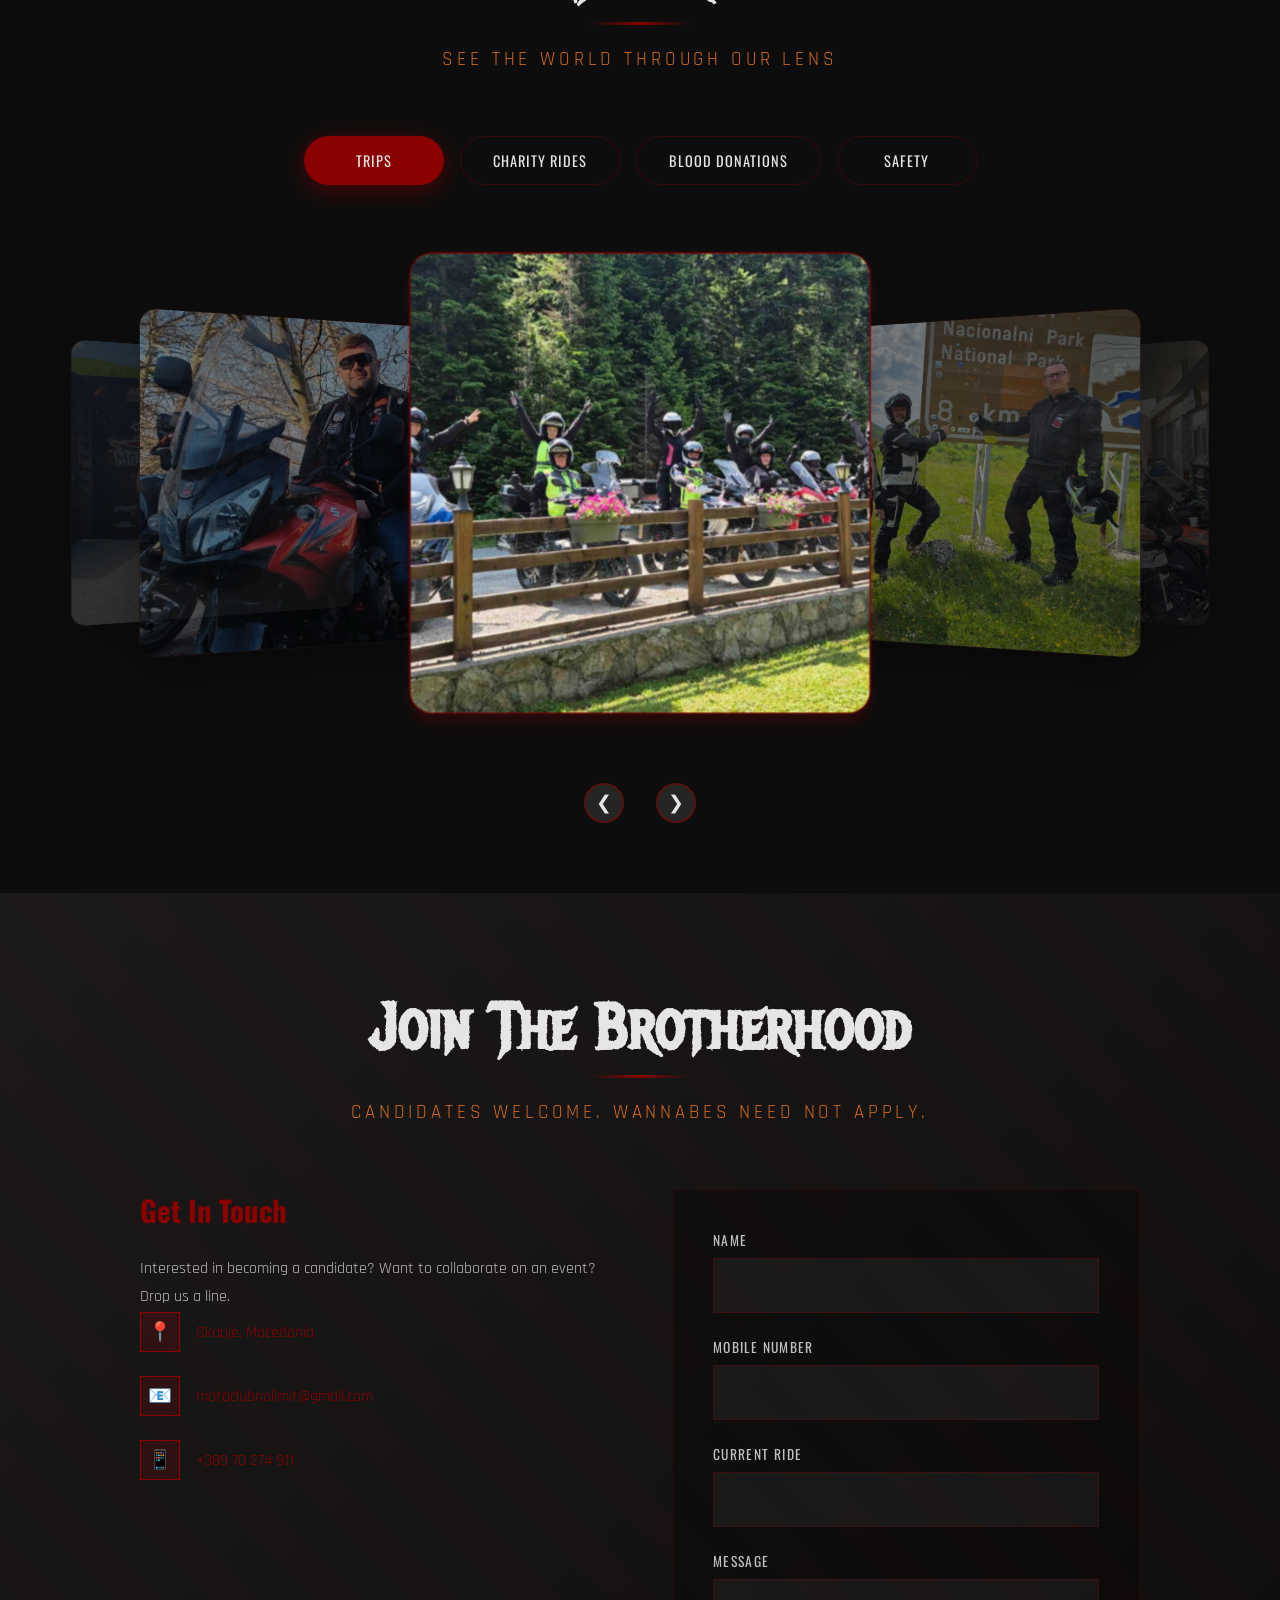
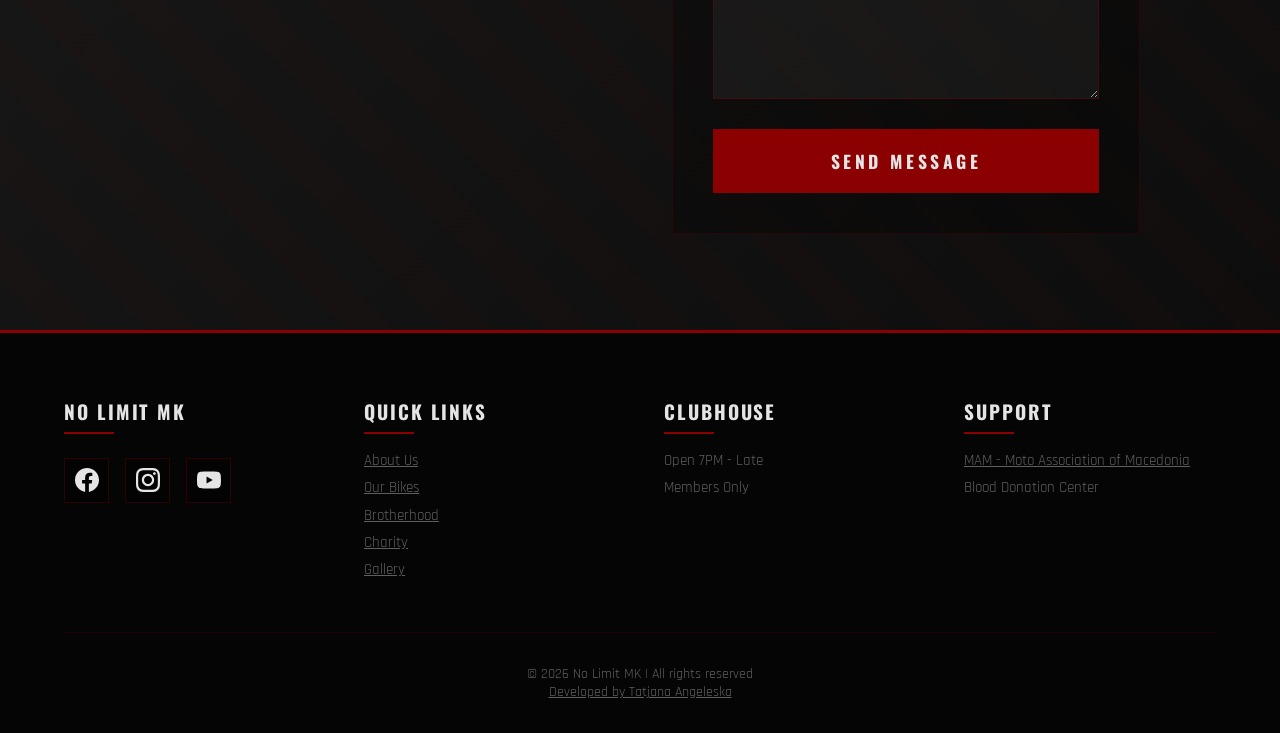
==== commit 3cb5603c: "Update index.html" ====
--- a/index.html
+++ b/index.html
@@ -221,7 +221,7 @@
                         <span class="stat-label" data-lang="mk">Години Заедно Возење</span>
                     </div>
                     <div class="stat-item">
-                        <span class="stat-number">23</span>
+                        <span class="stat-number">24</span>
                         <span class="stat-label" data-lang="en" class="active">Members</span>
                         <span class="stat-label" data-lang="mk">Члена</span>
                     </div>
@@ -468,6 +468,14 @@
                 <div class="member-avatar"><img src="members/даре3.webp" alt="Dare" loading="lazy" width="130" height="130"></div>
                 <span class="name" data-lang="en" class="active">Dare</span>
                 <span class="name" data-lang="mk">Даре</span>
+                <p class="member-role" data-lang="en" class="active">Candidate</p>
+                <p class="member-role" data-lang="mk">Кандидат</p>
+            </div>
+
+            <div class="member-card fade-in">
+                <div class="member-avatar"><img src="members/jasmin.jpg" alt="Jasmin" loading="lazy" width="130" height="130"></div>
+                <span class="name" data-lang="en" class="active">Jasmin</span>
+                <span class="name" data-lang="mk">Јасмин</span>
                 <p class="member-role" data-lang="en" class="active">Candidate</p>
                 <p class="member-role" data-lang="mk">Кандидат</p>
             </div>
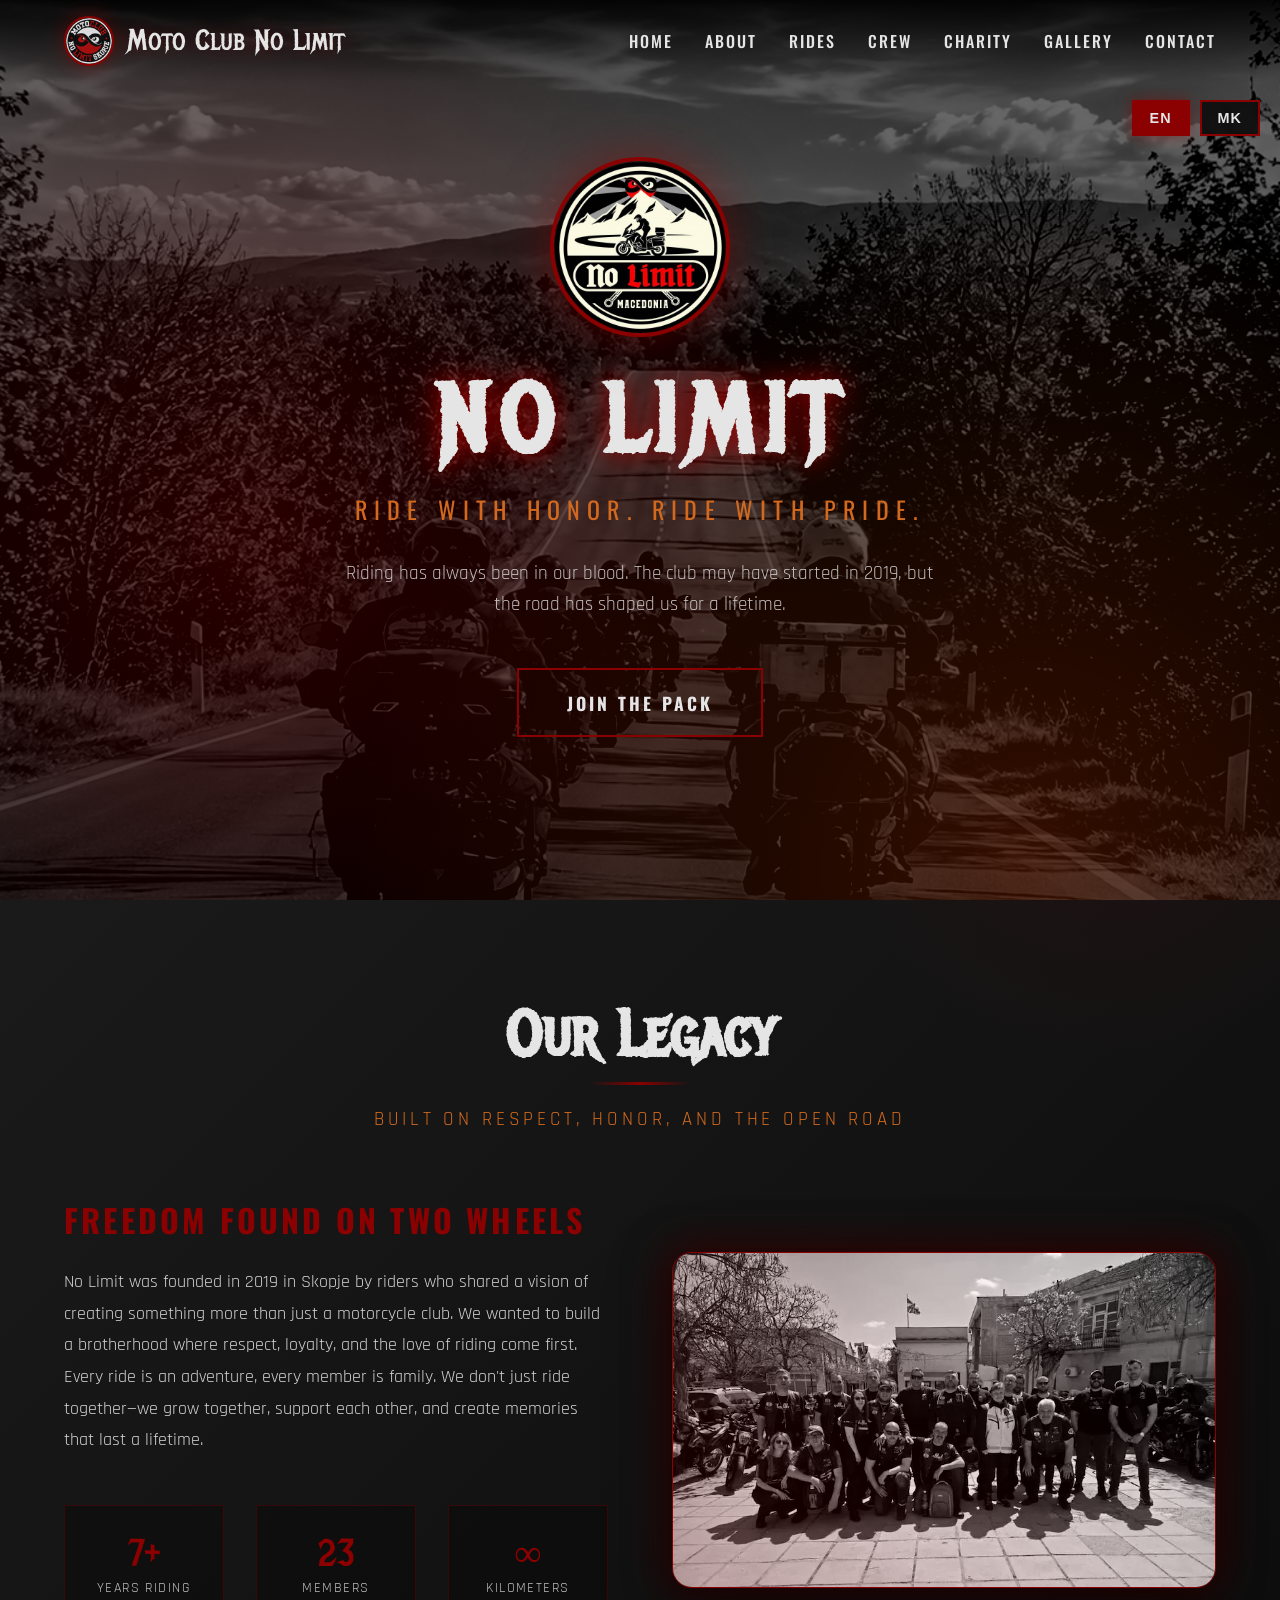
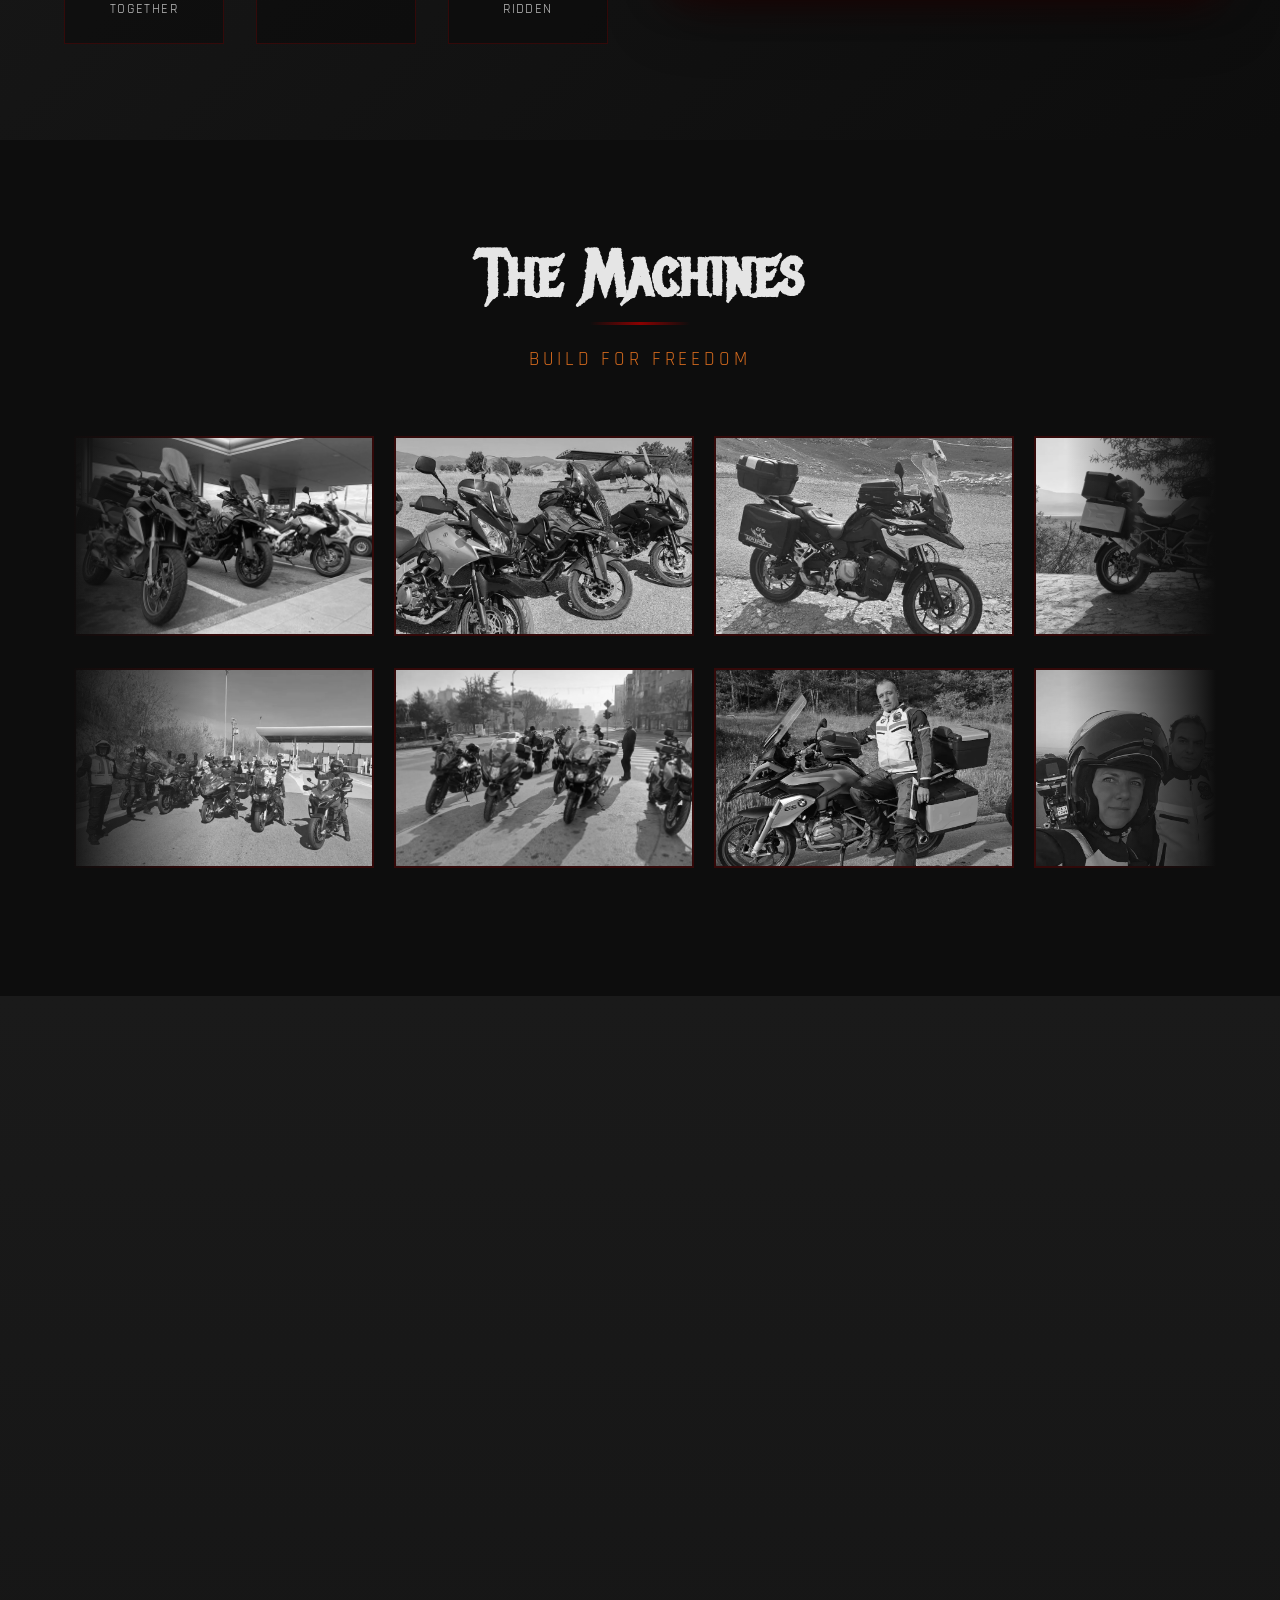
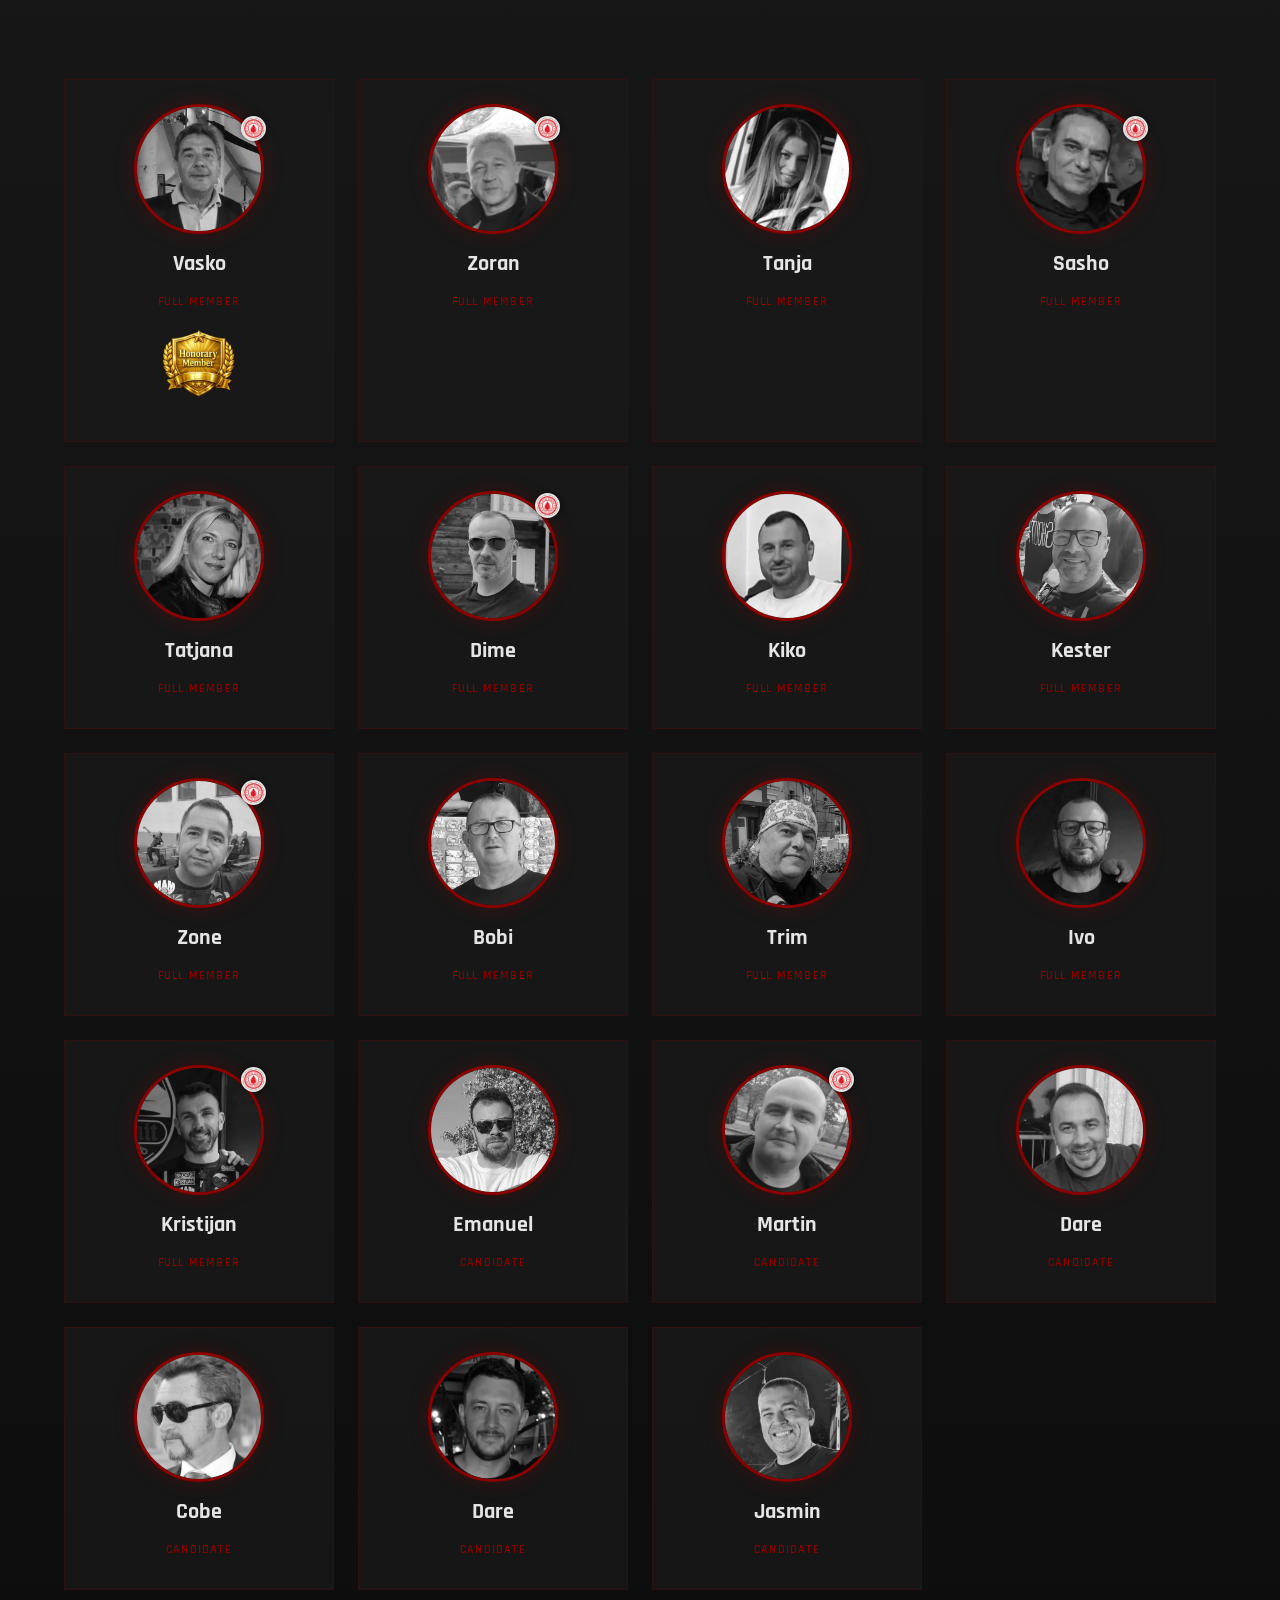
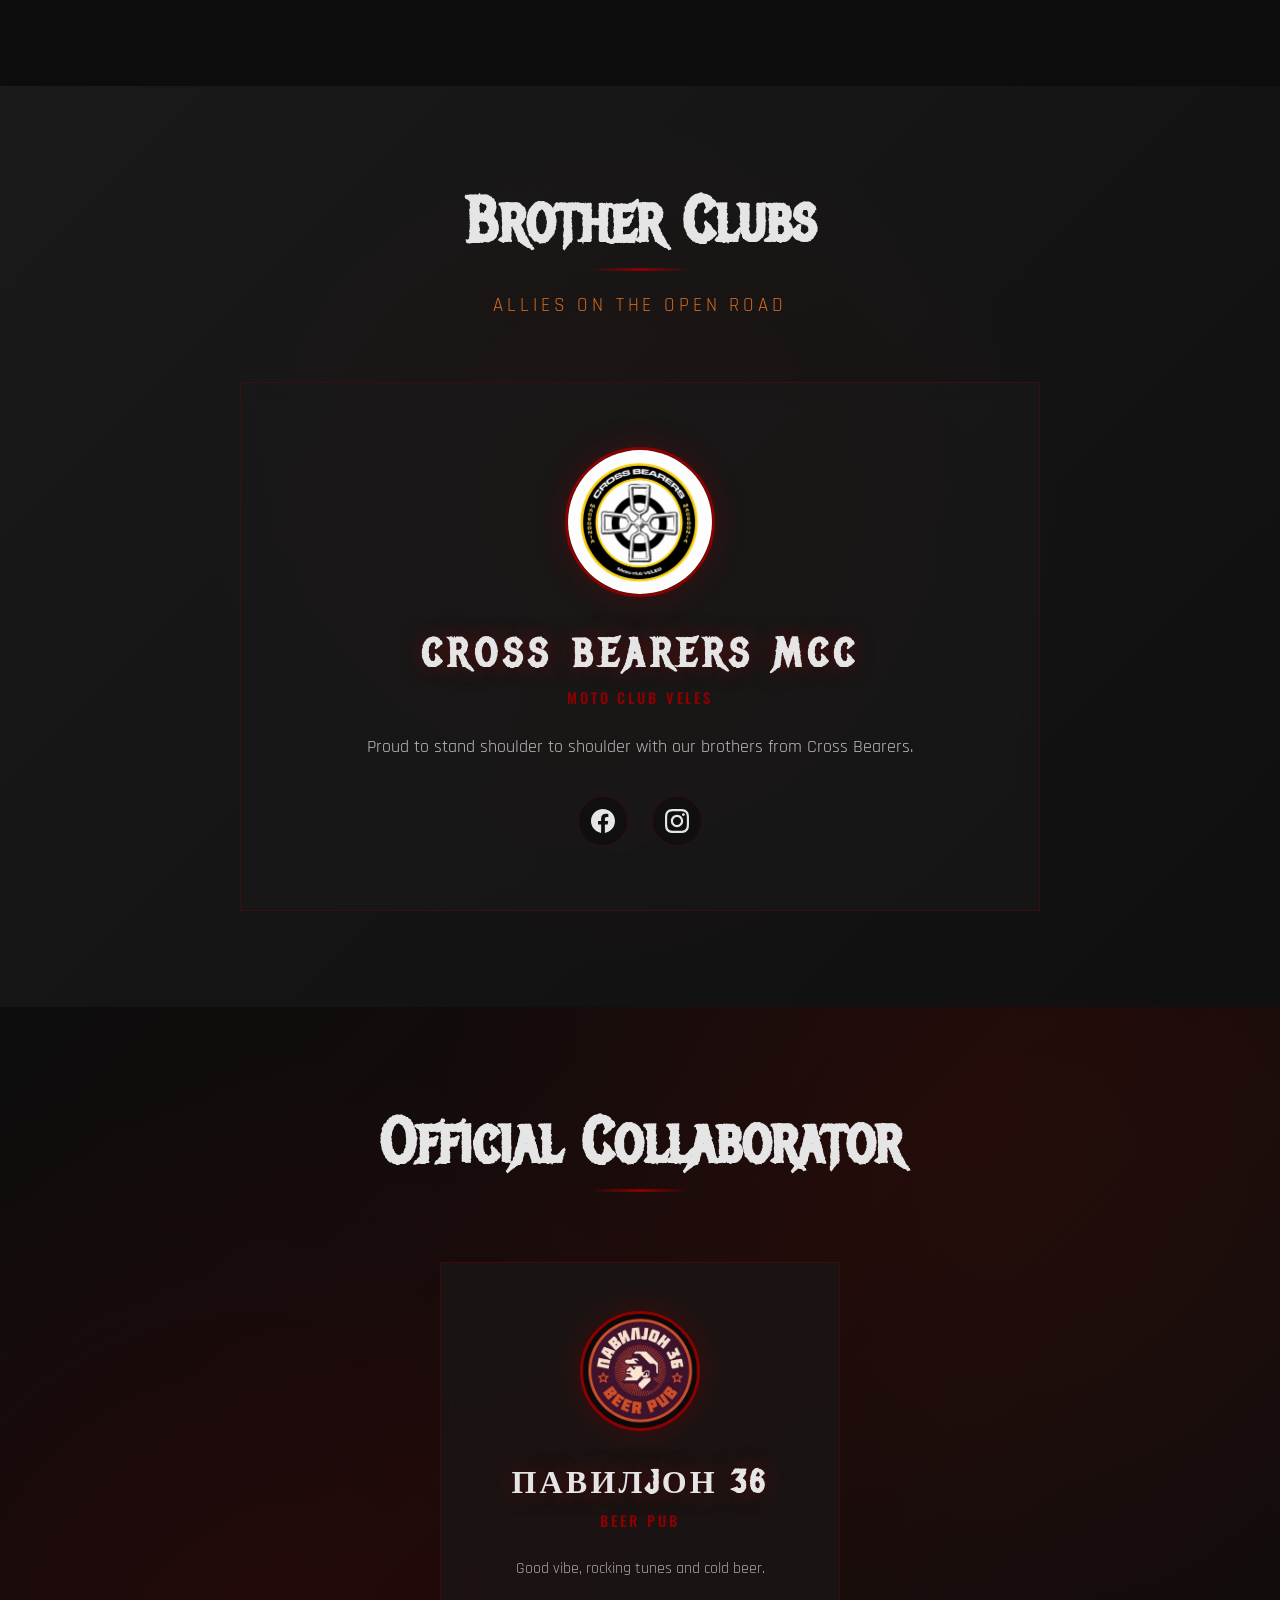
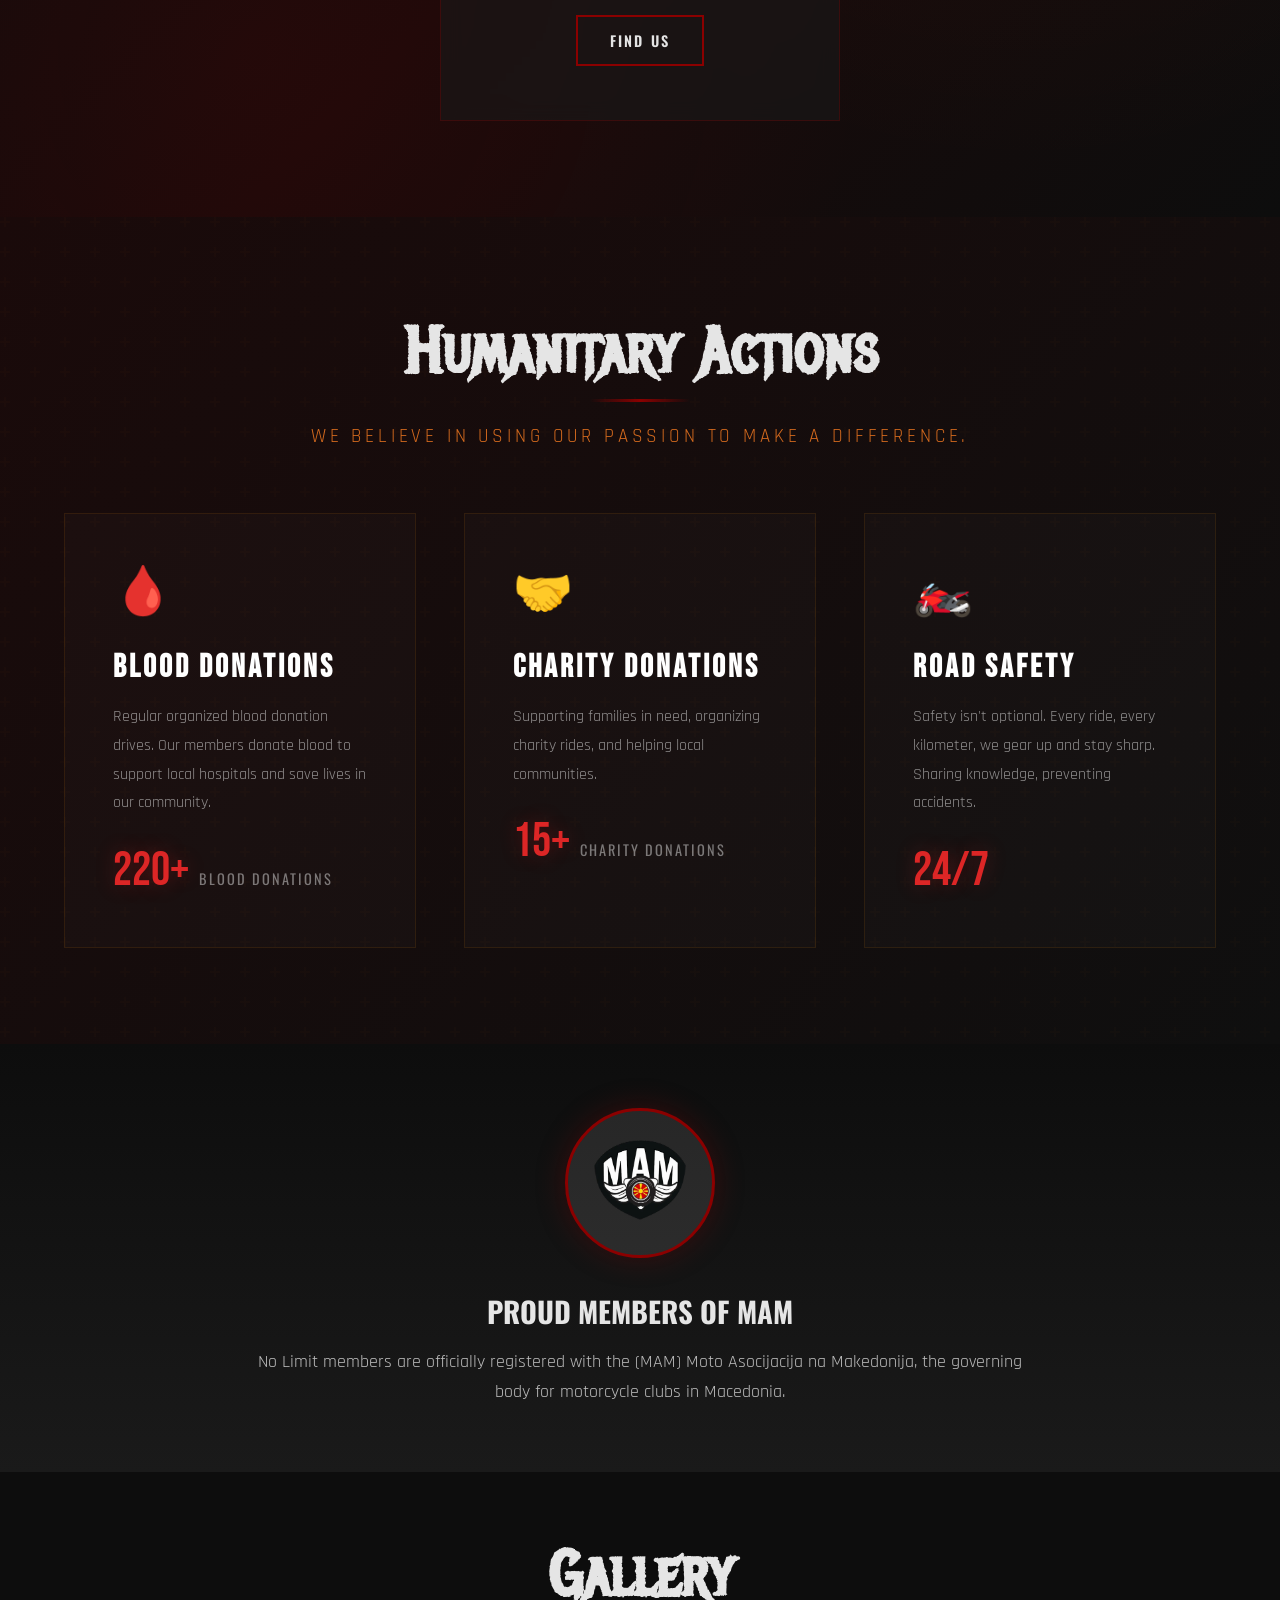
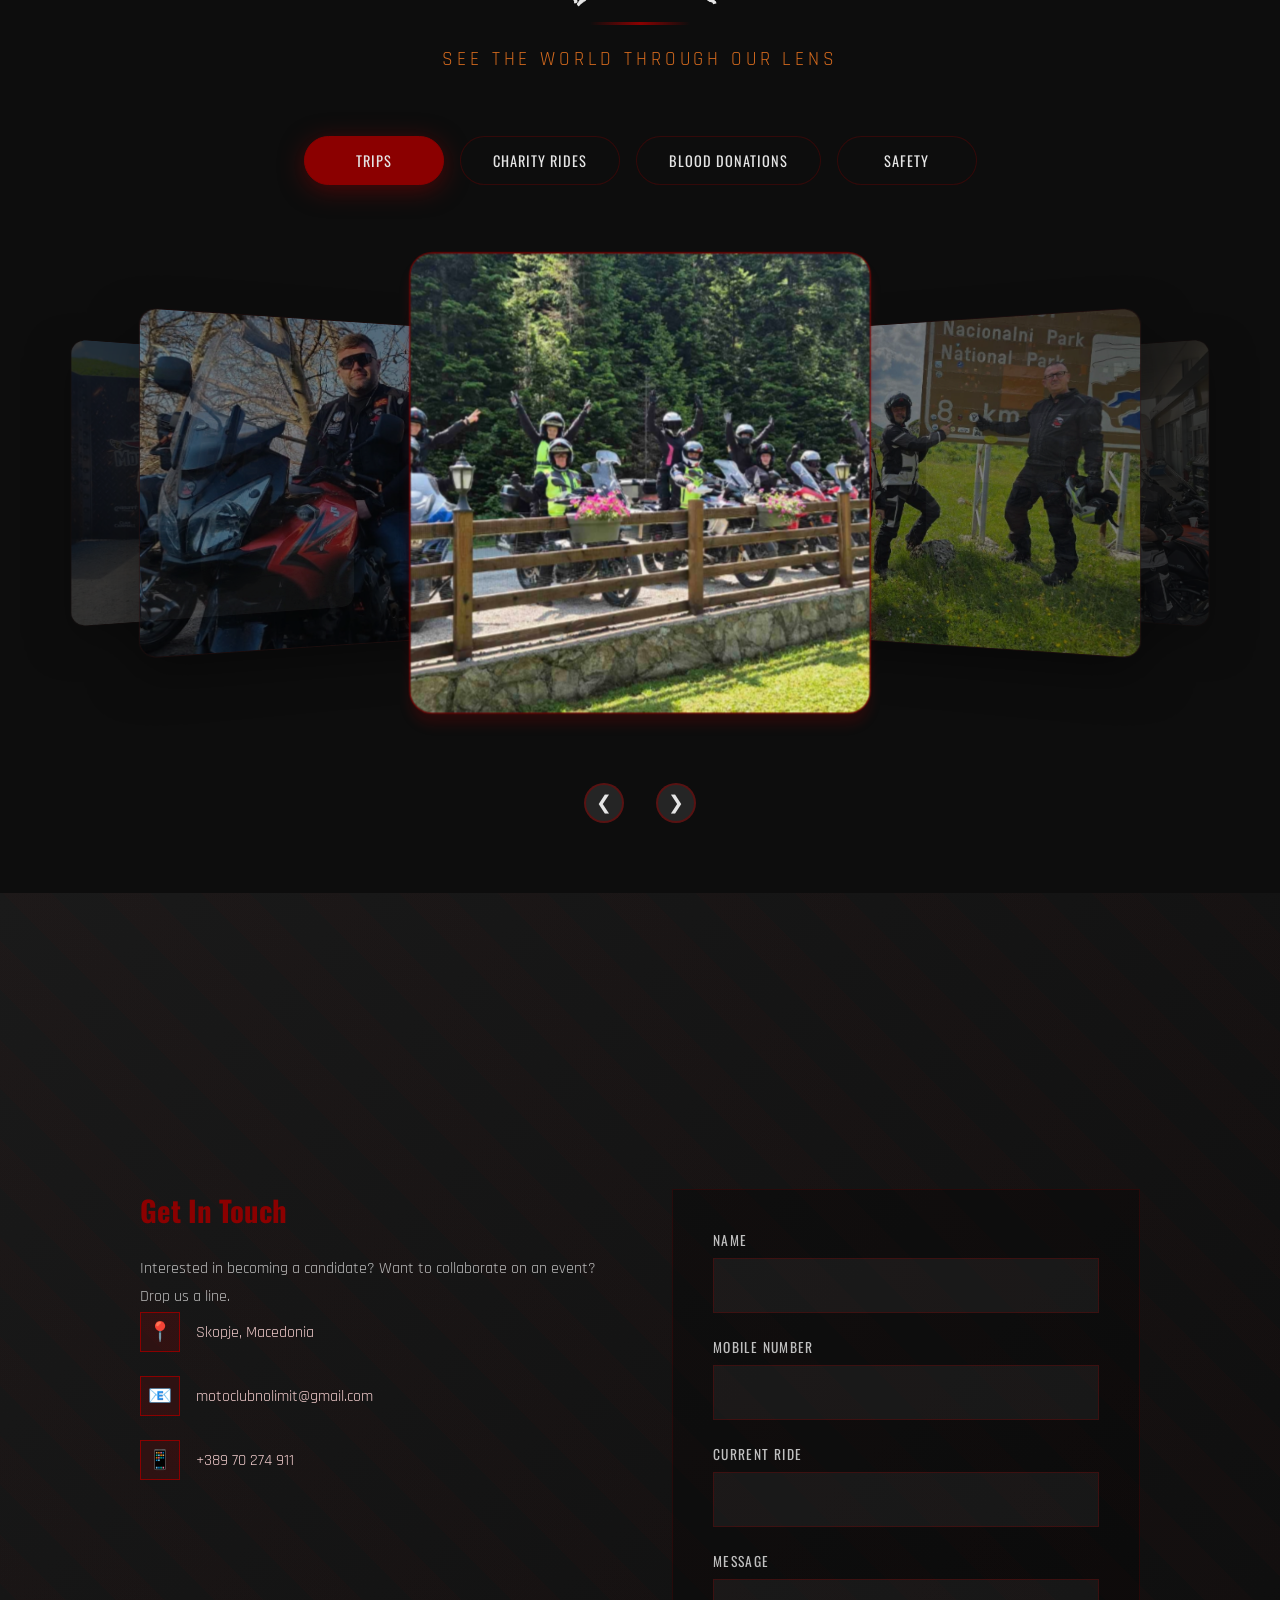
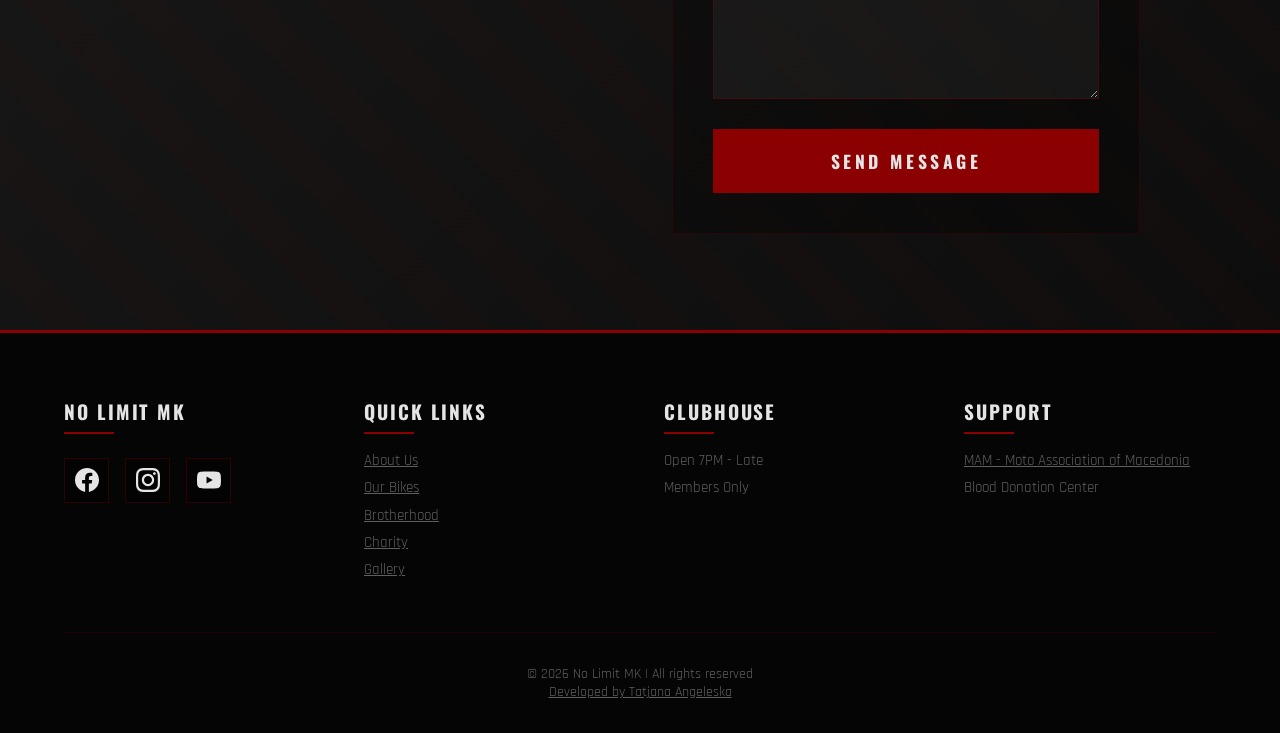
==== commit 957e6531: "Update index.html Removed Boki" ====
--- a/index.html
+++ b/index.html
@@ -221,7 +221,7 @@
                         <span class="stat-label" data-lang="mk">Години Заедно Возење</span>
                     </div>
                     <div class="stat-item">
-                        <span class="stat-number">24</span>
+                        <span class="stat-number">23</span>
                         <span class="stat-label" data-lang="en" class="active">Members</span>
                         <span class="stat-label" data-lang="mk">Члена</span>
                     </div>
@@ -364,13 +364,13 @@
                 <p class="member-role" data-lang="mk">Полноправен Член</p>
             </div>
 
-            <div class="member-card fade-in">
+            <!-- <div class="member-card fade-in">
                 <div class="member-avatar"><img src="members/bojan.webp" alt="Bojan" loading="lazy" width="130" height="130"></div>
                 <span class="name" data-lang="en" class="active">Boki</span>
                 <span class="name" data-lang="mk">Боки</span>
                 <p class="member-role" data-lang="en" class="active">Full Member</p>
                 <p class="member-role" data-lang="mk">Полноправен Член</p>
-            </div>
+            </div> -->
 
             <div class="member-card fade-in">
                 <div class="member-avatar"><img src="members/kiko.webp" alt="Kiko" loading="lazy" width="130" height="130"></div>
--- a/style.css
+++ b/style.css
@@ -170,8 +170,8 @@
 .contact-info p{margin-bottom:2rem;line-height:1.8;color:rgba(229,229,229,0.8);font-size:1rem}
 .contact-details{display:flex;flex-direction:column;gap:1.5rem}
 .contact-item{display:flex;align-items:center;gap:1rem;font-size:1rem;color: #8B0000;text-decoration: none;}
-.contact-item a {color: #8B0000;text-decoration: none;}
-.contact-item a:hover {color: #A00000;text-decoration: none;}
+.contact-item a {color: #f0cbcb;text-decoration: none;}
+.contact-item a:hover {color: #d44f4f;text-decoration: none;}
 .contact-item span:first-child{width:40px;height:40px;background:rgba(139,0,0,0.2);border:1px solid var(--blood-red);display:flex;align-items:center;justify-content:center;color:var(--blood-red);font-size:1.2rem;flex-shrink:0}
 .contact-form{background:rgba(0,0,0,0.3);padding:2.5rem;border:1px solid rgba(139,0,0,0.2)}
 .form-group{margin-bottom:1.5rem}
--- a/style.css
+++ b/style.css
@@ -170,8 +170,8 @@
 .contact-info p{margin-bottom:2rem;line-height:1.8;color:rgba(229,229,229,0.8);font-size:1rem}
 .contact-details{display:flex;flex-direction:column;gap:1.5rem}
 .contact-item{display:flex;align-items:center;gap:1rem;font-size:1rem;color: #8B0000;text-decoration: none;}
-.contact-item a {color: #8B0000;text-decoration: none;}
-.contact-item a:hover {color: #A00000;text-decoration: none;}
+.contact-item a {color: #f0cbcb;text-decoration: none;}
+.contact-item a:hover {color: #d44f4f;text-decoration: none;}
 .contact-item span:first-child{width:40px;height:40px;background:rgba(139,0,0,0.2);border:1px solid var(--blood-red);display:flex;align-items:center;justify-content:center;color:var(--blood-red);font-size:1.2rem;flex-shrink:0}
 .contact-form{background:rgba(0,0,0,0.3);padding:2.5rem;border:1px solid rgba(139,0,0,0.2)}
 .form-group{margin-bottom:1.5rem}
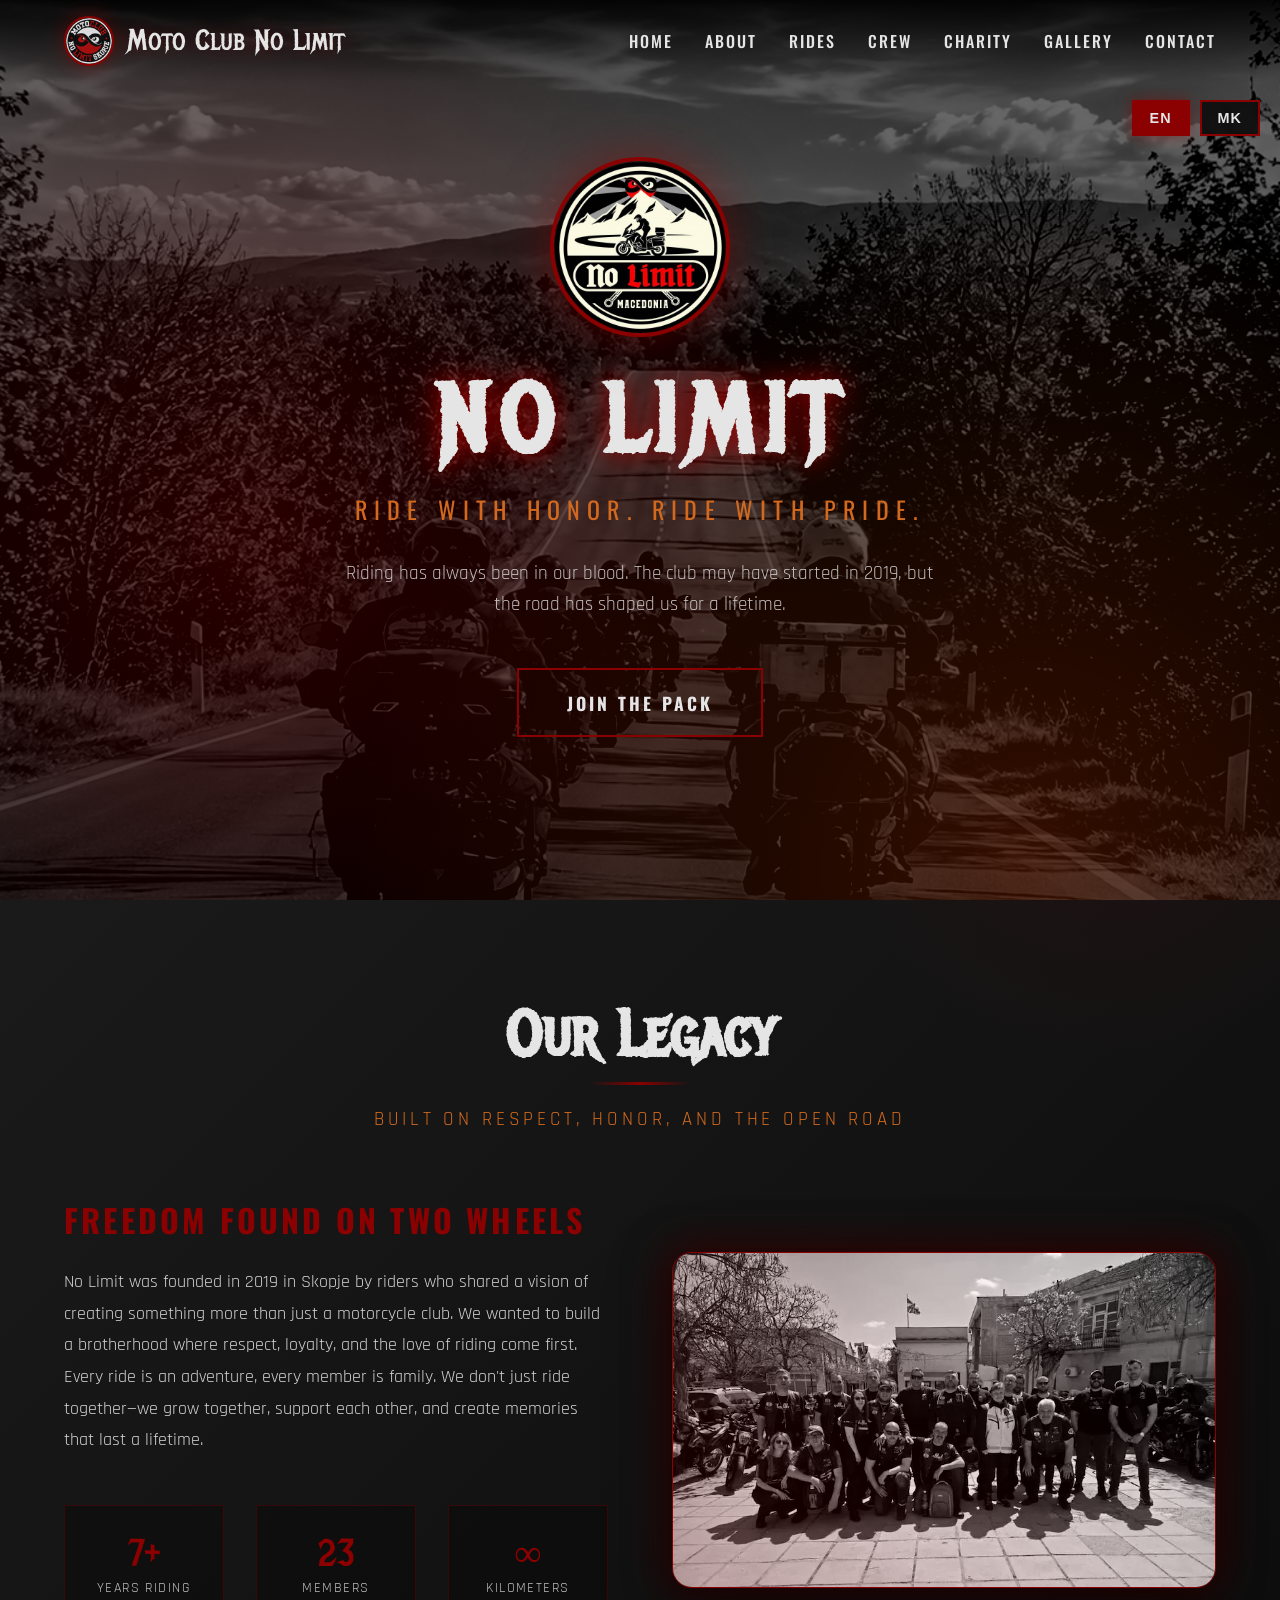
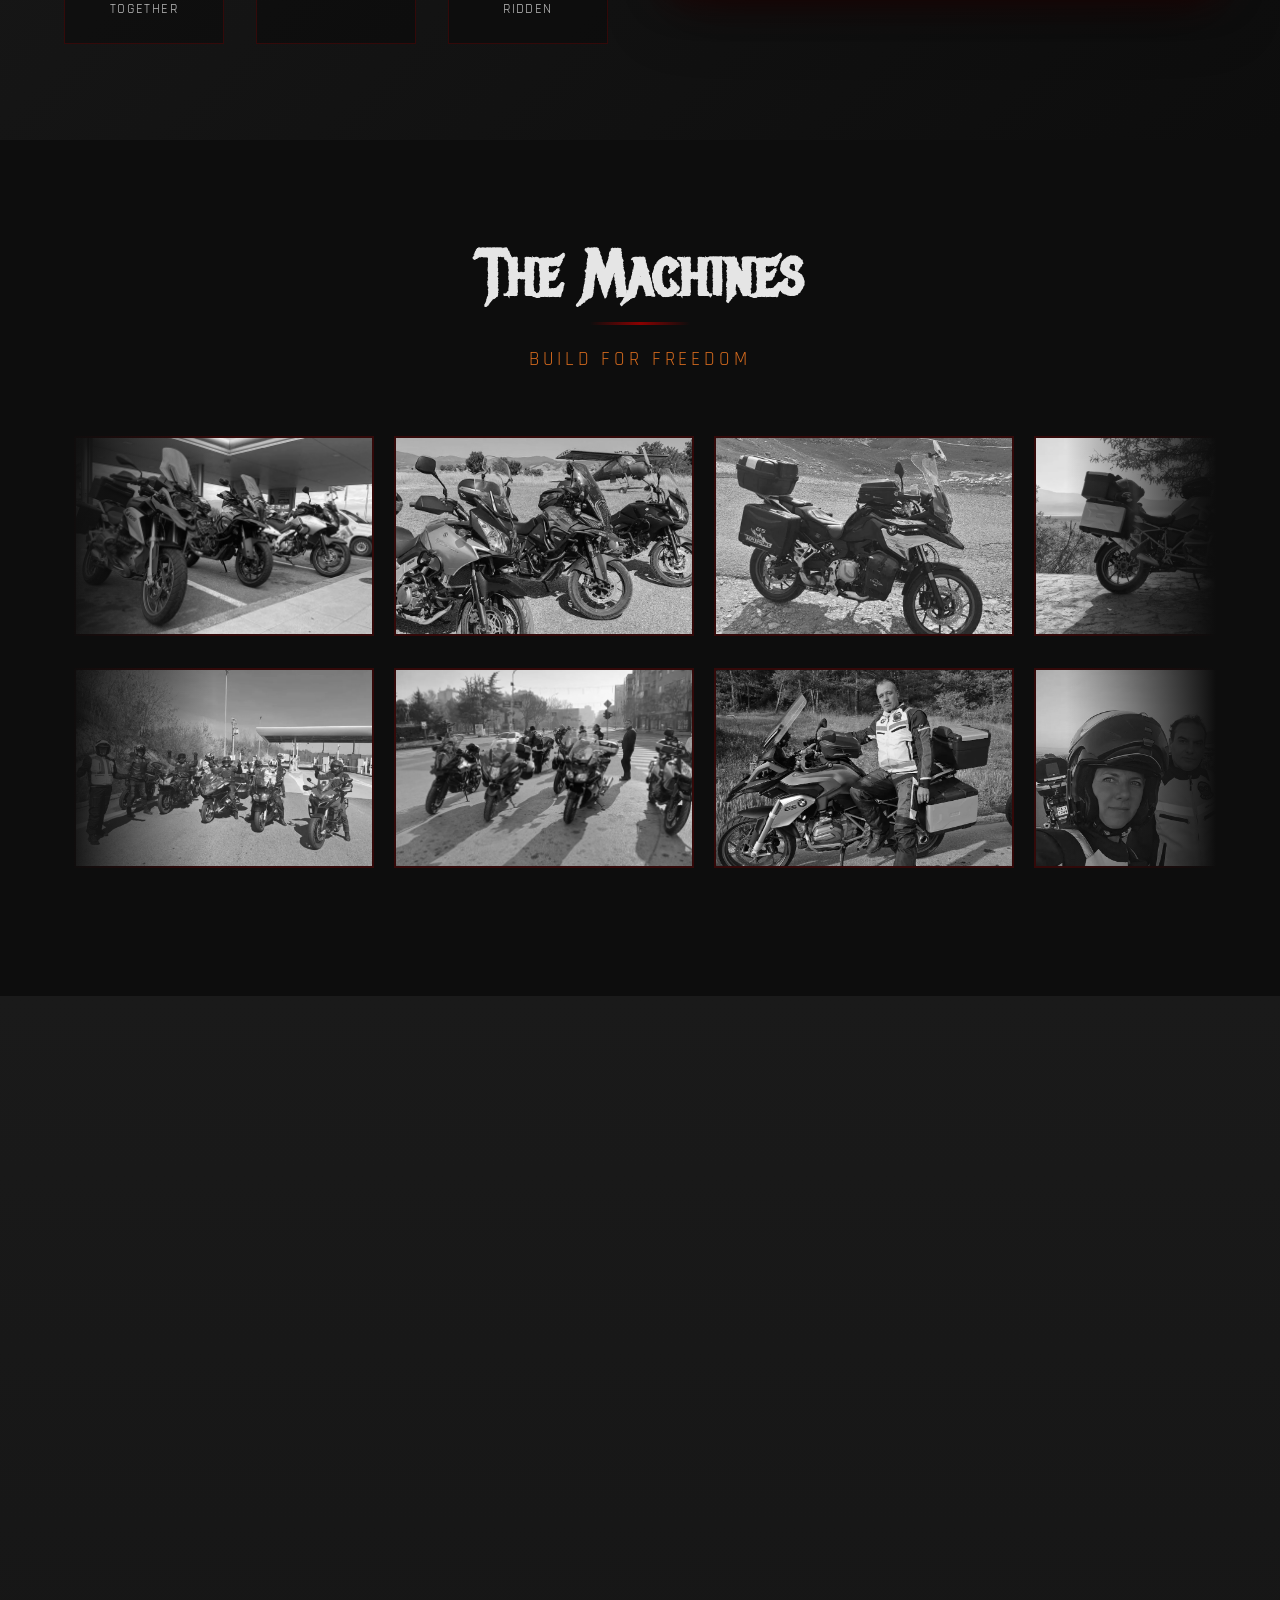
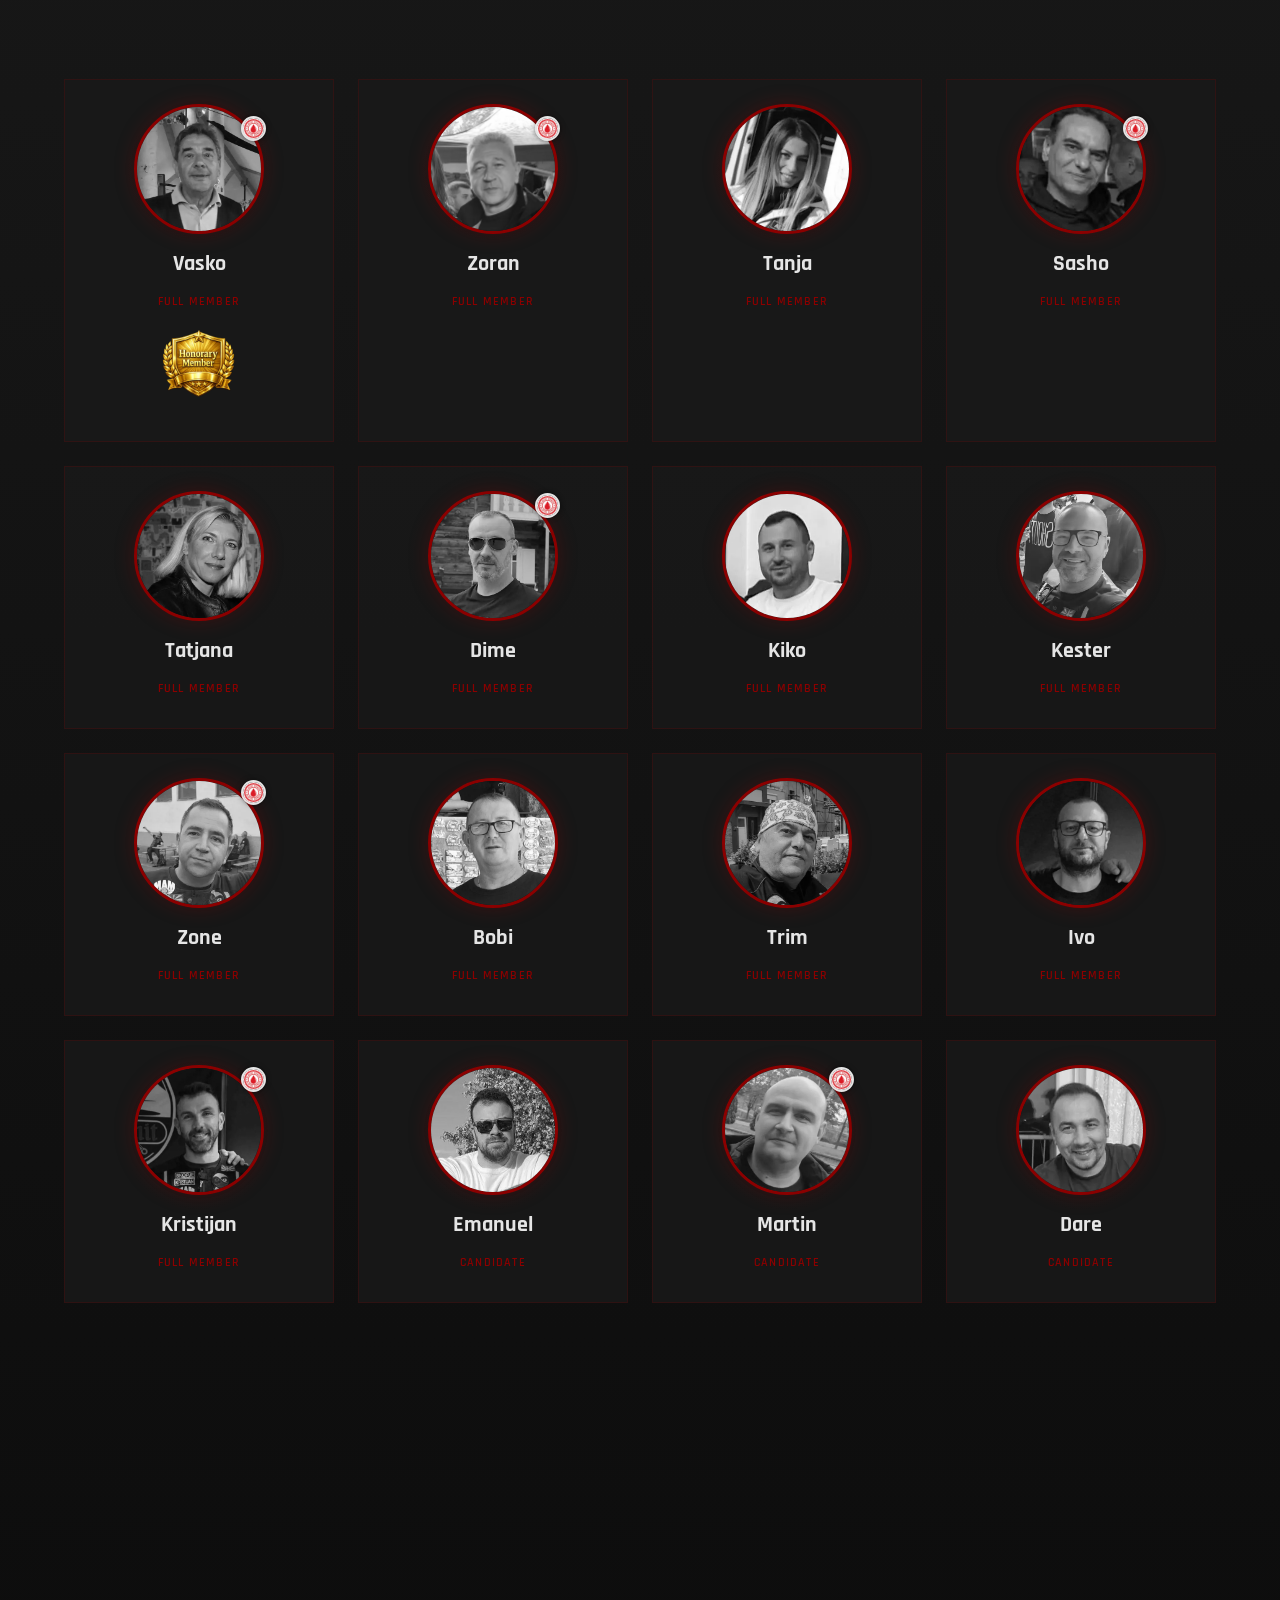
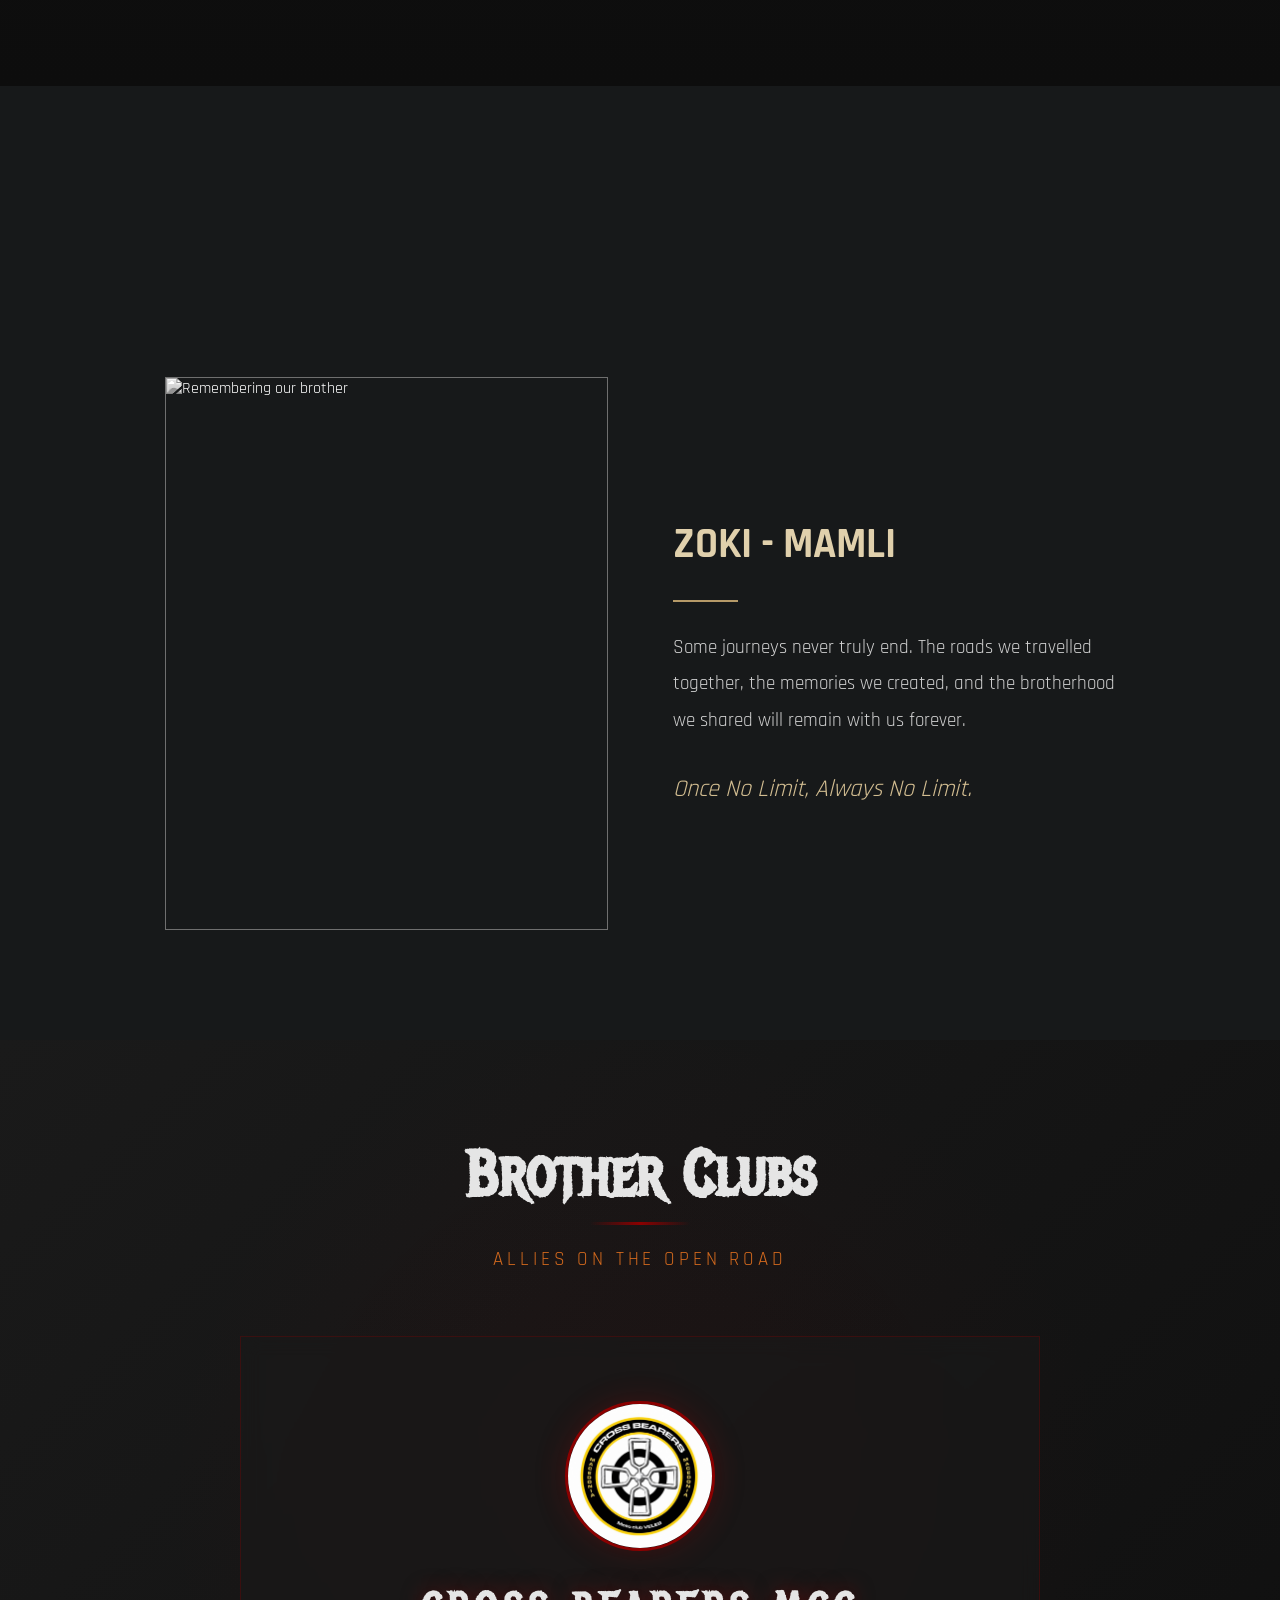
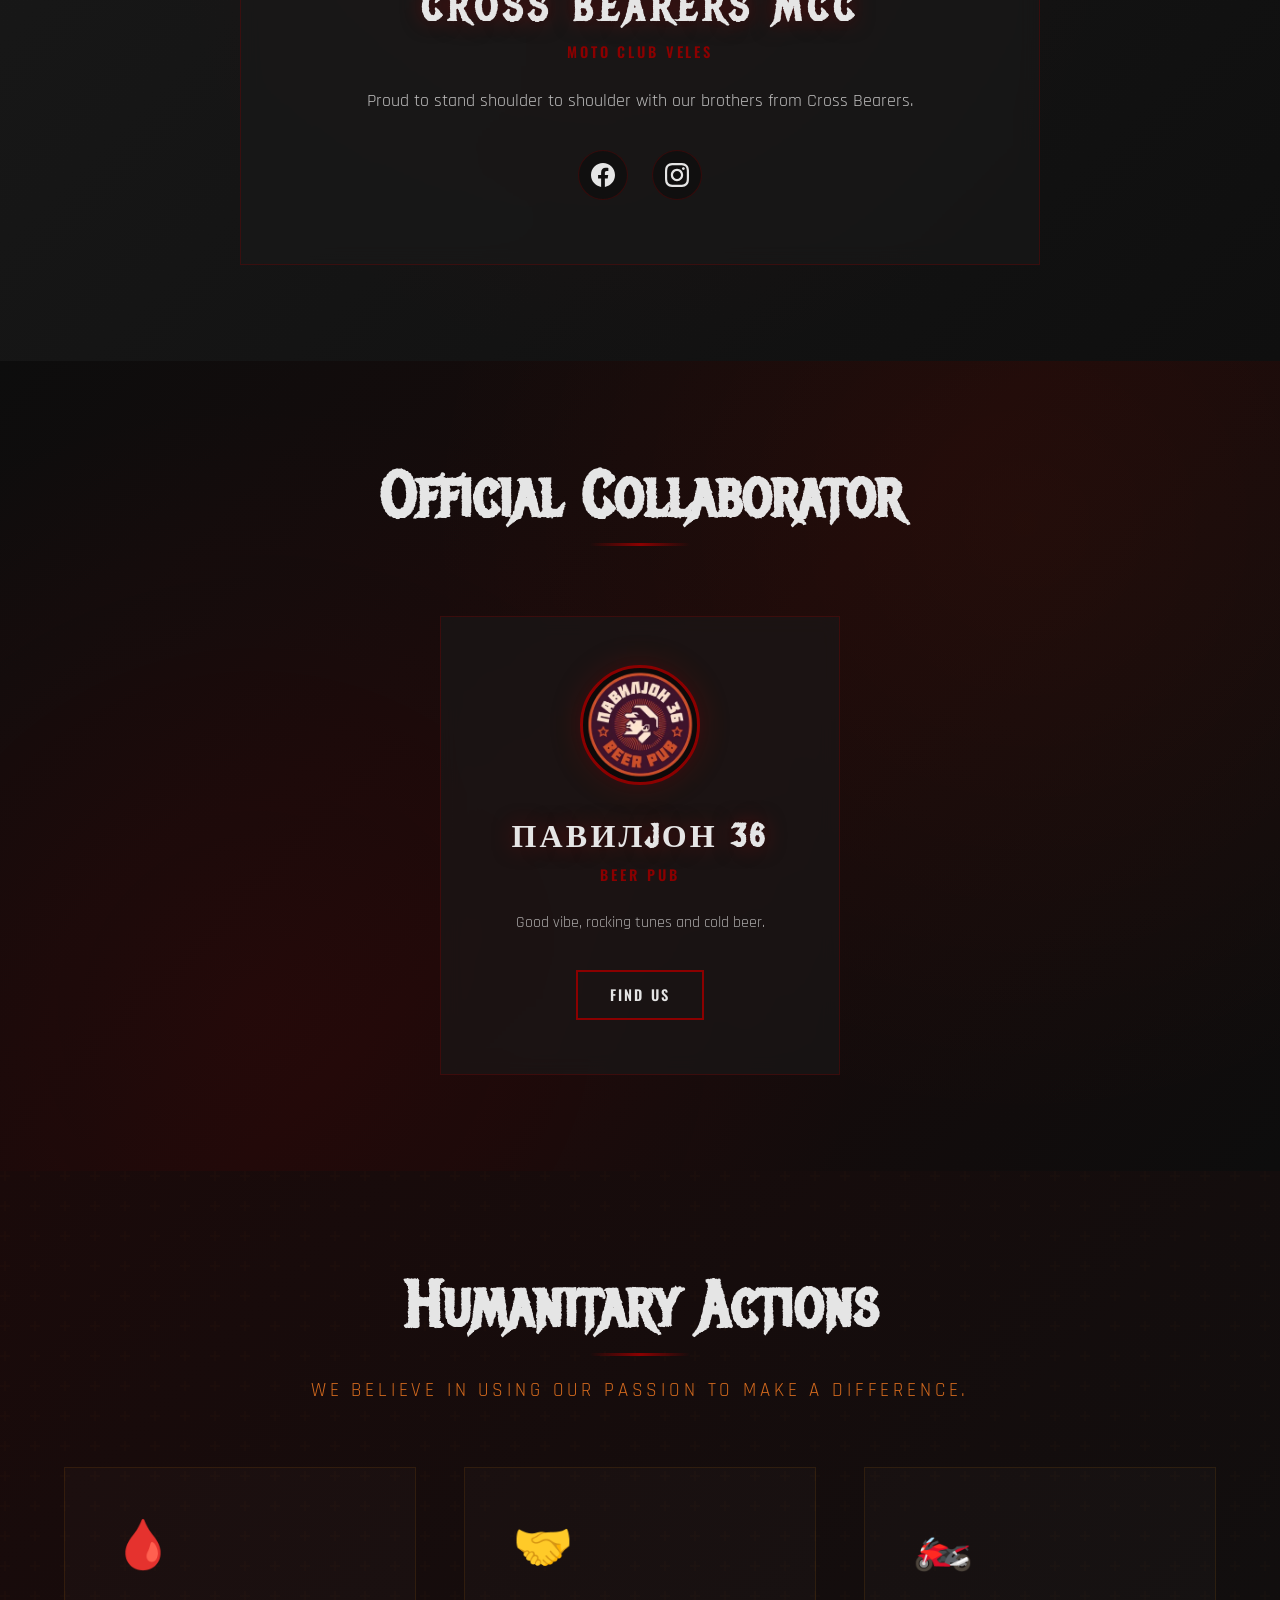
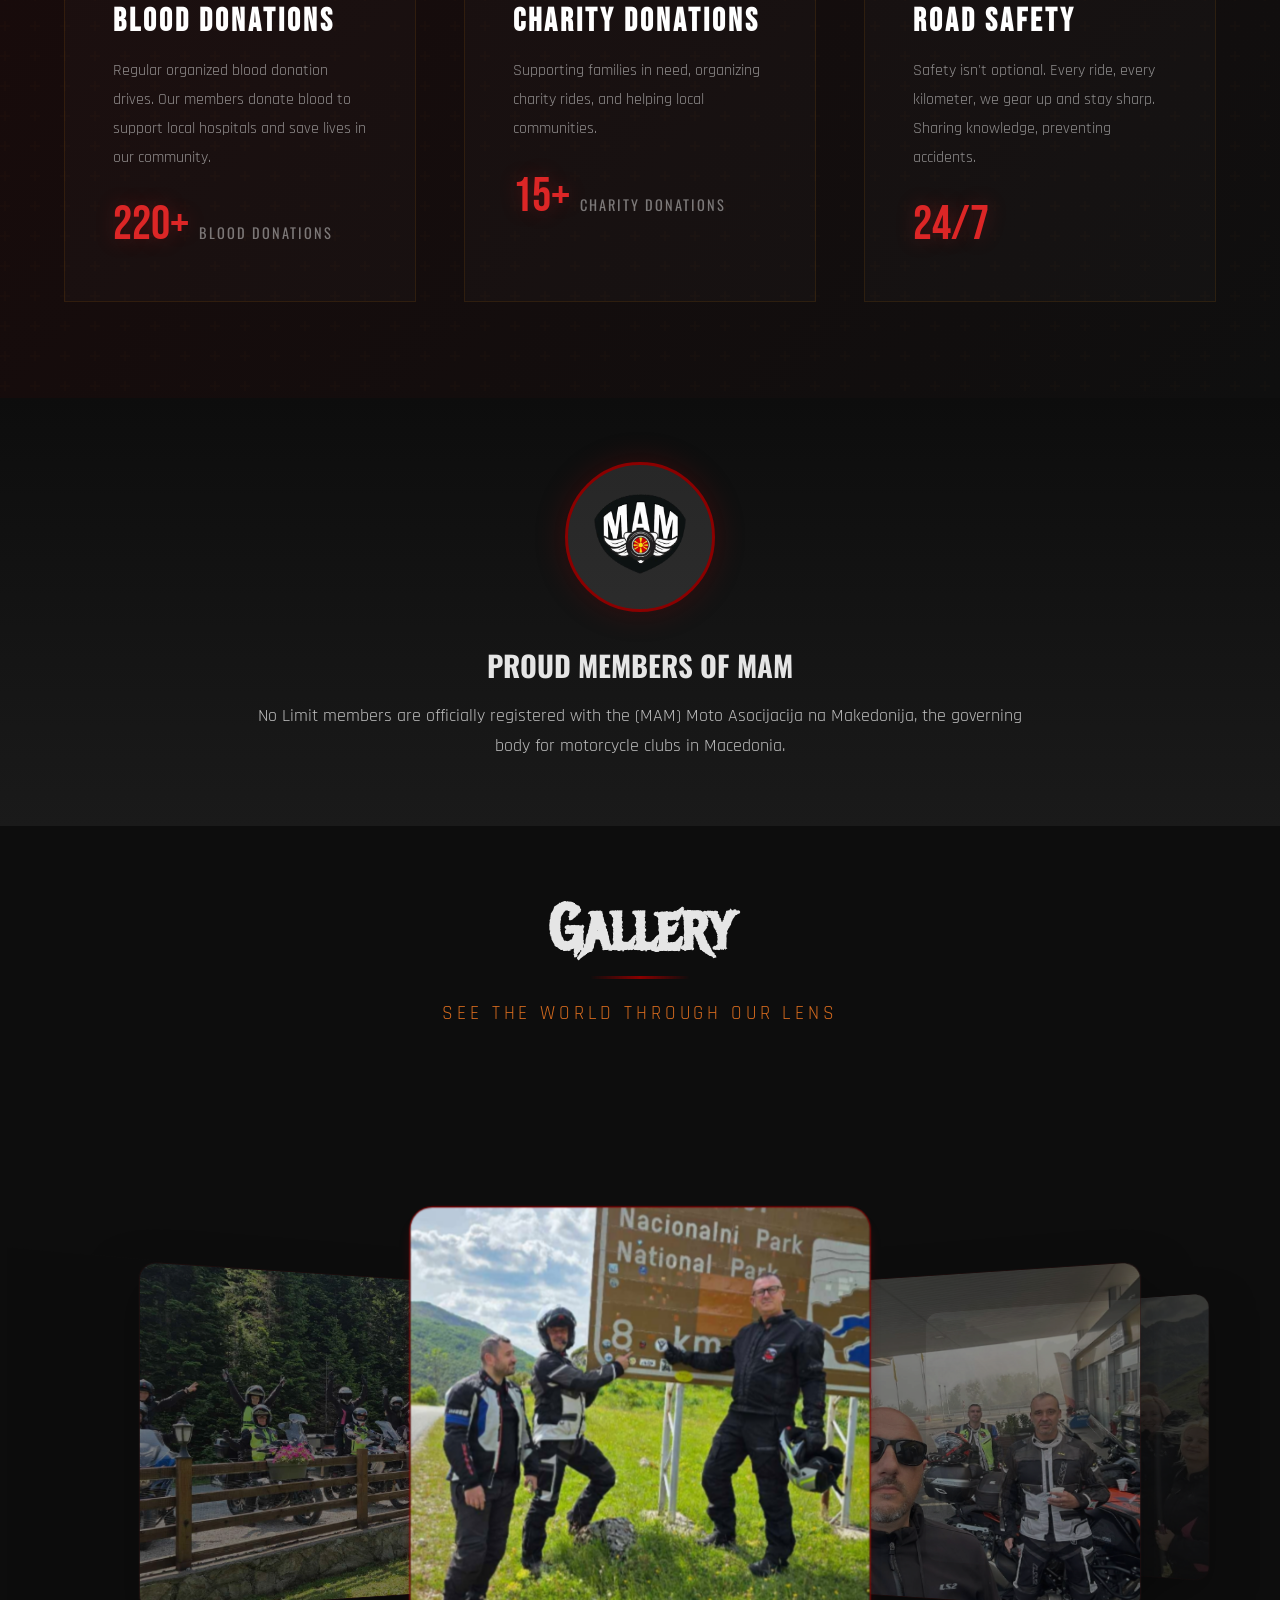
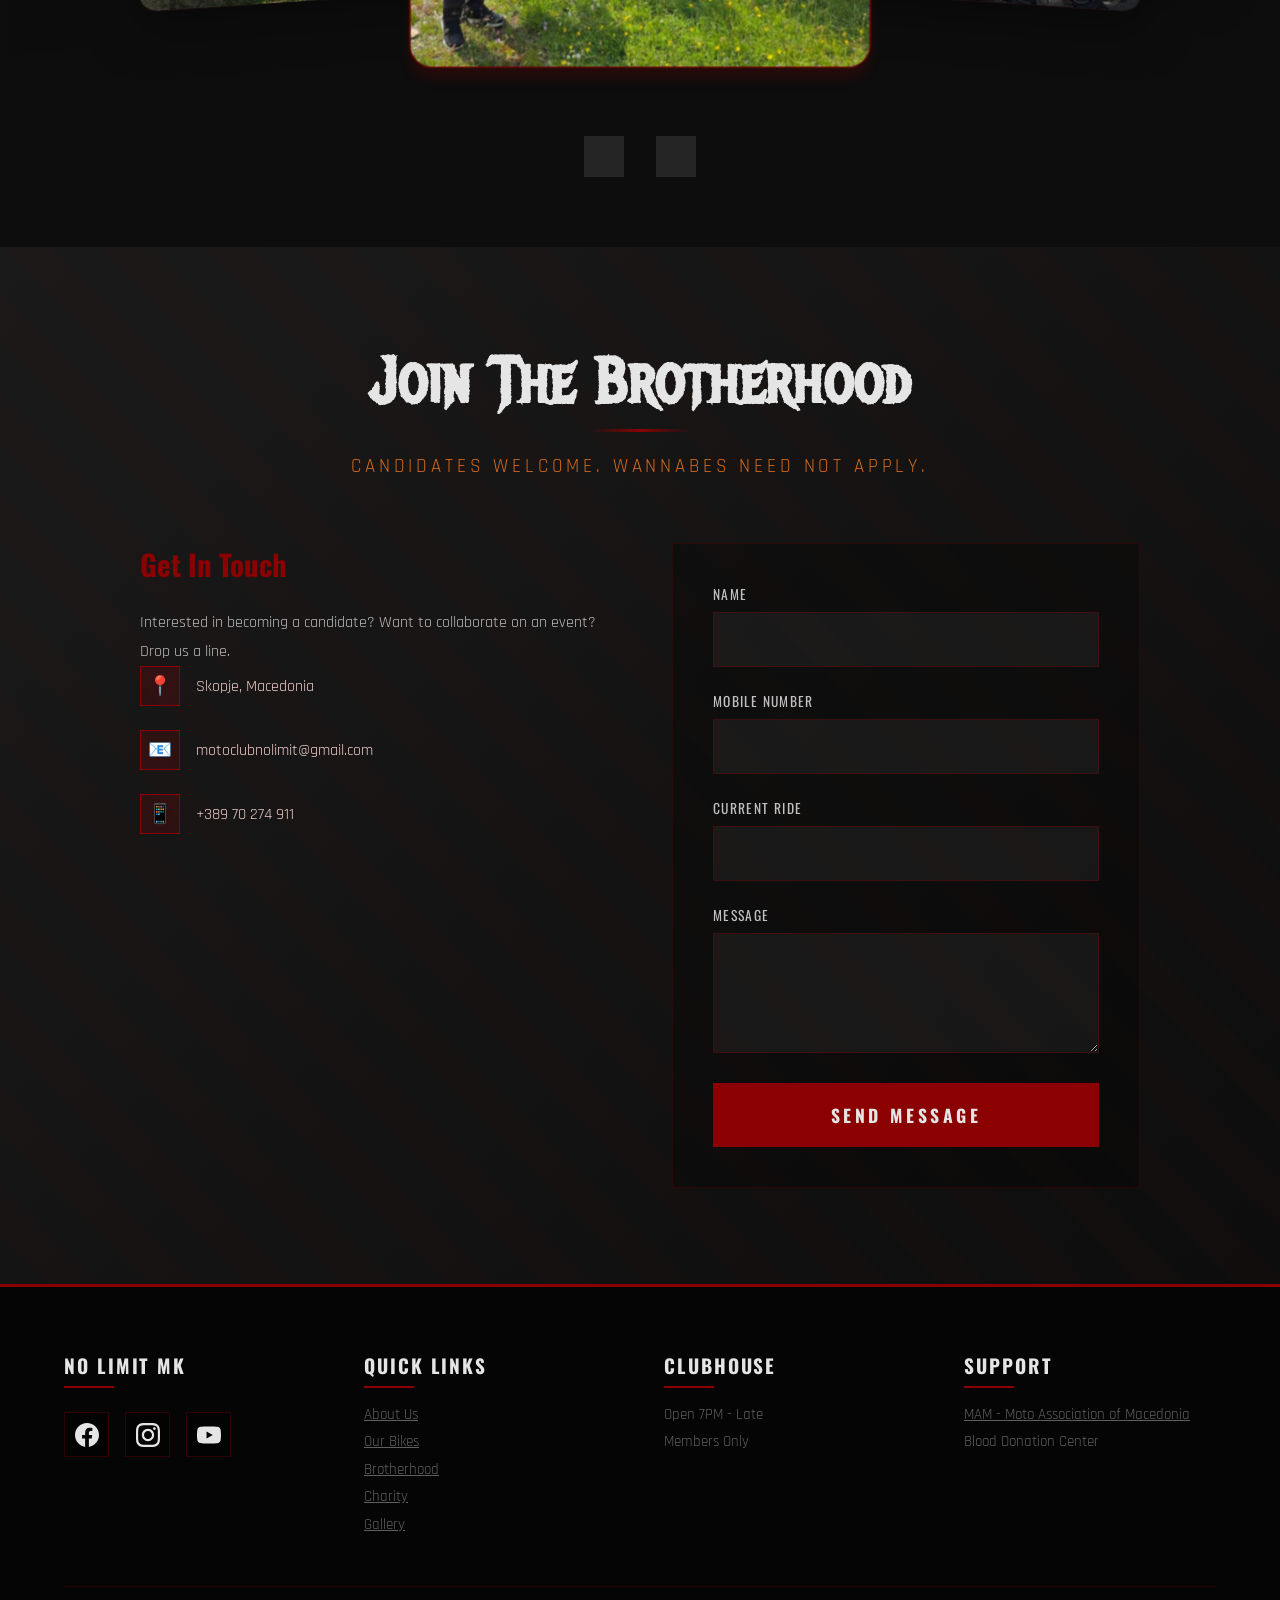
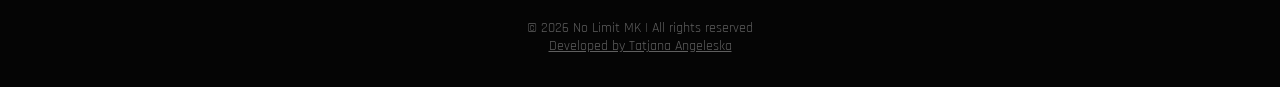
==== commit 24981501: "Update index.html" ====
--- a/index.html
+++ b/index.html
@@ -483,6 +483,76 @@
         </div>
     </section>
 
+
+<!-- IN MEMORIAM SECTION -->
+<section class="memorial-section" id="in-memoriam">
+
+    <div class="section-header fade-in">
+        <h2>
+            <span data-lang="en" class="active">In Memoriam</span>
+            <span data-lang="mk">Во Спомен</span>
+        </h2>
+
+        <p>
+            <span data-lang="en" class="active">Forever in Our Brotherhood</span>
+            <span data-lang="mk">Засекогаш во нашето братство</span>
+        </p>
+    </div>
+
+    <div class="memorial-content fade-in">
+
+        <div class="memorial-photo">
+            <img
+                src="images/member-memorial.png"
+                alt="Remembering our brother"
+                loading="lazy"
+            >
+        </div>
+
+        <div class="memorial-details">
+
+            <h3>
+                <span data-lang="en" class="active">ZOKI - MAMLI</span>
+                <span data-lang="mk">ЗОКИ - МАМЛИ</span>
+            </h3>
+
+            <!-- <p class="memorial-years">[YEAR – YEAR]</p> -->
+
+            <div class="memorial-divider"></div>
+
+            <p data-lang="en" class="active">
+                Some journeys never truly end.
+                The roads we travelled together,
+                the memories we created, and the
+                brotherhood we shared will remain
+                with us forever.
+            </p>
+
+            <p data-lang="mk">
+                Некои патувања никогаш навистина не завршуваат.
+                Патиштата по кои возевме заедно, спомените
+                што ги создадовме и братството што го делевме
+                ќе останат засекогаш со нас.
+            </p>
+
+            <div class="memorial-signature">
+                <span data-lang="en" class="active">
+                    Once No Limit, Always No Limit.
+                </span>
+                <span data-lang="mk">
+                    Еднаш No Limit, засекогаш No Limit.
+                </span>
+            </div>
+
+        </div>
+    </div>
+
+</section>
+
+
+
+
+    
  <section class="brotherhood" id="brotherhood">
         <div class="section-header fade-in">
             <h2>
--- a/style.css
+++ b/style.css
@@ -57,6 +57,196 @@
 .member-card .name[data-lang].active,.member-card .member-role[data-lang].active{display:block!important;width:100%}
 .member-card .name[data-lang].active{margin-bottom:1rem}
 .member-card .member-role[data-lang].active{margin-top:0.5rem}
+
+
+/* =================================
+   IN MEMORIAM
+================================= */
+
+.memorial-section {
+    position: relative;
+    padding: 110px 20px;
+    background: #17191a;
+    color: #fff;
+    overflow: hidden;
+}
+
+.memorial-container {
+    max-width: 1100px;
+    margin: 0 auto;
+}
+
+/* SECTION HEADING */
+
+.memorial-section .section-header {
+    text-align: center;
+    margin-bottom: 55px;
+}
+
+.memorial-section .section-header h2 {
+    font-size: 48px;
+    letter-spacing: 5px;
+    color: #d2bd91;
+    margin: 18px 0 5px;
+}
+
+.memorial-section .section-header p {
+    color: #eee;
+    font-size: 22px;
+    font-style: italic;
+}
+
+/* CONTENT LAYOUT */
+
+.memorial-content {
+    display: grid;
+    grid-template-columns: 1fr 1fr;
+    align-items: center;
+    gap: 65px;
+    max-width: 950px;
+    margin: auto;
+}
+
+/* MEMBER PHOTO */
+
+.memorial-photo {
+    position: relative;
+}
+
+.memorial-photo img {
+    width: 100%;
+    display: block;
+    aspect-ratio: 4 / 5;
+    object-fit: cover;
+    filter: grayscale(100%);
+    border: 1px solid #806d4d;
+}
+
+/* MEMBER DETAILS */
+
+.memorial-details {
+    text-align: left;
+}
+
+.memorial-details h3 {
+    font-size: 42px;
+    margin: 15px 0 5px;
+    color: #e0d0ac;
+}
+
+.memorial-years {
+    color: #aaa;
+    letter-spacing: 2px;
+    font-size: 16px;
+}
+
+.memorial-divider {
+    width: 65px;
+    height: 2px;
+    background: #b69a68;
+    margin: 28px 0;
+}
+
+/* MEMORIAL MESSAGE */
+
+.memorial-details p {
+    color: #d0d0d0;
+    line-height: 1.9;
+    font-size: 19px;
+}
+
+/* FINAL TRIBUTE */
+
+.memorial-signature {
+    margin-top: 35px;
+    color: #d2bd91;
+    font-size: 24px;
+    font-style: italic;
+}
+
+/* FOOTER */
+
+.memorial-footer {
+    text-align: center;
+    margin-top: 65px;
+    padding-top: 25px;
+    border-top: 1px solid #38332b;
+    color: #968260;
+    letter-spacing: 3px;
+    font-size: 14px;
+}
+
+/* ENTRANCE ANIMATION */
+
+#in-memoriam .memorial-content {
+    animation: memorialFade 1.2s ease both;
+}
+
+@keyframes memorialFade {
+    from {
+        opacity: 0;
+        transform: translateY(20px);
+    }
+
+    to {
+        opacity: 1;
+        transform: translateY(0);
+    }
+}
+
+/* MOBILE RESPONSIVE */
+
+@media (max-width: 700px) {
+
+    .memorial-section {
+        padding: 75px 22px;
+    }
+
+    .memorial-section .section-header h2 {
+        font-size: 36px;
+    }
+
+    .memorial-section .section-header p {
+        font-size: 18px;
+    }
+
+    .memorial-content {
+        grid-template-columns: 1fr;
+        gap: 35px;
+    }
+
+    .memorial-photo {
+        max-width: 420px;
+        margin: auto;
+        width: 100%;
+    }
+
+    .memorial-details {
+        text-align: center;
+    }
+
+    .memorial-details h3 {
+        font-size: 32px;
+    }
+
+    .memorial-details p {
+        font-size: 17px;
+    }
+
+    .memorial-divider {
+        margin: 25px auto;
+    }
+
+    .memorial-signature {
+        font-size: 20px;
+    }
+
+    .memorial-footer {
+        margin-top: 45px;
+        font-size: 11px;
+    }
+}
+
 
 /* Gallery Section */
 .gallery-categories{display:flex;justify-content:center;gap:1rem;margin-bottom:3rem;flex-wrap:wrap;animation:fadeInUp 0.8s ease 0.2s both}
@@ -303,6 +493,7 @@
 .humanitarian-stat .number{font-size:2rem}
 }
 
+
 /* ============================================
    SITE-WIDE DOWNLOAD / COPY / DRAG PROTECTION
    ============================================ */
@@ -550,3 +741,17 @@
         height: 45px;
     }
 }
+
+@media (max-width: 700px) {
+    .memorial-section .section-header h2 {
+        font-size: 36px;
+    }
+
+    .memorial-details h3 {
+        font-size: 32px;
+    }
+
+    .memorial-details p {
+        font-size: 17px;
+    }
+}
--- a/style.css
+++ b/style.css
@@ -57,6 +57,196 @@
 .member-card .name[data-lang].active,.member-card .member-role[data-lang].active{display:block!important;width:100%}
 .member-card .name[data-lang].active{margin-bottom:1rem}
 .member-card .member-role[data-lang].active{margin-top:0.5rem}
+
+
+/* =================================
+   IN MEMORIAM
+================================= */
+
+.memorial-section {
+    position: relative;
+    padding: 110px 20px;
+    background: #17191a;
+    color: #fff;
+    overflow: hidden;
+}
+
+.memorial-container {
+    max-width: 1100px;
+    margin: 0 auto;
+}
+
+/* SECTION HEADING */
+
+.memorial-section .section-header {
+    text-align: center;
+    margin-bottom: 55px;
+}
+
+.memorial-section .section-header h2 {
+    font-size: 48px;
+    letter-spacing: 5px;
+    color: #d2bd91;
+    margin: 18px 0 5px;
+}
+
+.memorial-section .section-header p {
+    color: #eee;
+    font-size: 22px;
+    font-style: italic;
+}
+
+/* CONTENT LAYOUT */
+
+.memorial-content {
+    display: grid;
+    grid-template-columns: 1fr 1fr;
+    align-items: center;
+    gap: 65px;
+    max-width: 950px;
+    margin: auto;
+}
+
+/* MEMBER PHOTO */
+
+.memorial-photo {
+    position: relative;
+}
+
+.memorial-photo img {
+    width: 100%;
+    display: block;
+    aspect-ratio: 4 / 5;
+    object-fit: cover;
+    filter: grayscale(100%);
+    border: 1px solid #806d4d;
+}
+
+/* MEMBER DETAILS */
+
+.memorial-details {
+    text-align: left;
+}
+
+.memorial-details h3 {
+    font-size: 42px;
+    margin: 15px 0 5px;
+    color: #e0d0ac;
+}
+
+.memorial-years {
+    color: #aaa;
+    letter-spacing: 2px;
+    font-size: 16px;
+}
+
+.memorial-divider {
+    width: 65px;
+    height: 2px;
+    background: #b69a68;
+    margin: 28px 0;
+}
+
+/* MEMORIAL MESSAGE */
+
+.memorial-details p {
+    color: #d0d0d0;
+    line-height: 1.9;
+    font-size: 19px;
+}
+
+/* FINAL TRIBUTE */
+
+.memorial-signature {
+    margin-top: 35px;
+    color: #d2bd91;
+    font-size: 24px;
+    font-style: italic;
+}
+
+/* FOOTER */
+
+.memorial-footer {
+    text-align: center;
+    margin-top: 65px;
+    padding-top: 25px;
+    border-top: 1px solid #38332b;
+    color: #968260;
+    letter-spacing: 3px;
+    font-size: 14px;
+}
+
+/* ENTRANCE ANIMATION */
+
+#in-memoriam .memorial-content {
+    animation: memorialFade 1.2s ease both;
+}
+
+@keyframes memorialFade {
+    from {
+        opacity: 0;
+        transform: translateY(20px);
+    }
+
+    to {
+        opacity: 1;
+        transform: translateY(0);
+    }
+}
+
+/* MOBILE RESPONSIVE */
+
+@media (max-width: 700px) {
+
+    .memorial-section {
+        padding: 75px 22px;
+    }
+
+    .memorial-section .section-header h2 {
+        font-size: 36px;
+    }
+
+    .memorial-section .section-header p {
+        font-size: 18px;
+    }
+
+    .memorial-content {
+        grid-template-columns: 1fr;
+        gap: 35px;
+    }
+
+    .memorial-photo {
+        max-width: 420px;
+        margin: auto;
+        width: 100%;
+    }
+
+    .memorial-details {
+        text-align: center;
+    }
+
+    .memorial-details h3 {
+        font-size: 32px;
+    }
+
+    .memorial-details p {
+        font-size: 17px;
+    }
+
+    .memorial-divider {
+        margin: 25px auto;
+    }
+
+    .memorial-signature {
+        font-size: 20px;
+    }
+
+    .memorial-footer {
+        margin-top: 45px;
+        font-size: 11px;
+    }
+}
+
 
 /* Gallery Section */
 .gallery-categories{display:flex;justify-content:center;gap:1rem;margin-bottom:3rem;flex-wrap:wrap;animation:fadeInUp 0.8s ease 0.2s both}
@@ -303,6 +493,7 @@
 .humanitarian-stat .number{font-size:2rem}
 }
 
+
 /* ============================================
    SITE-WIDE DOWNLOAD / COPY / DRAG PROTECTION
    ============================================ */
@@ -550,3 +741,17 @@
         height: 45px;
     }
 }
+
+@media (max-width: 700px) {
+    .memorial-section .section-header h2 {
+        font-size: 36px;
+    }
+
+    .memorial-details h3 {
+        font-size: 32px;
+    }
+
+    .memorial-details p {
+        font-size: 17px;
+    }
+}
